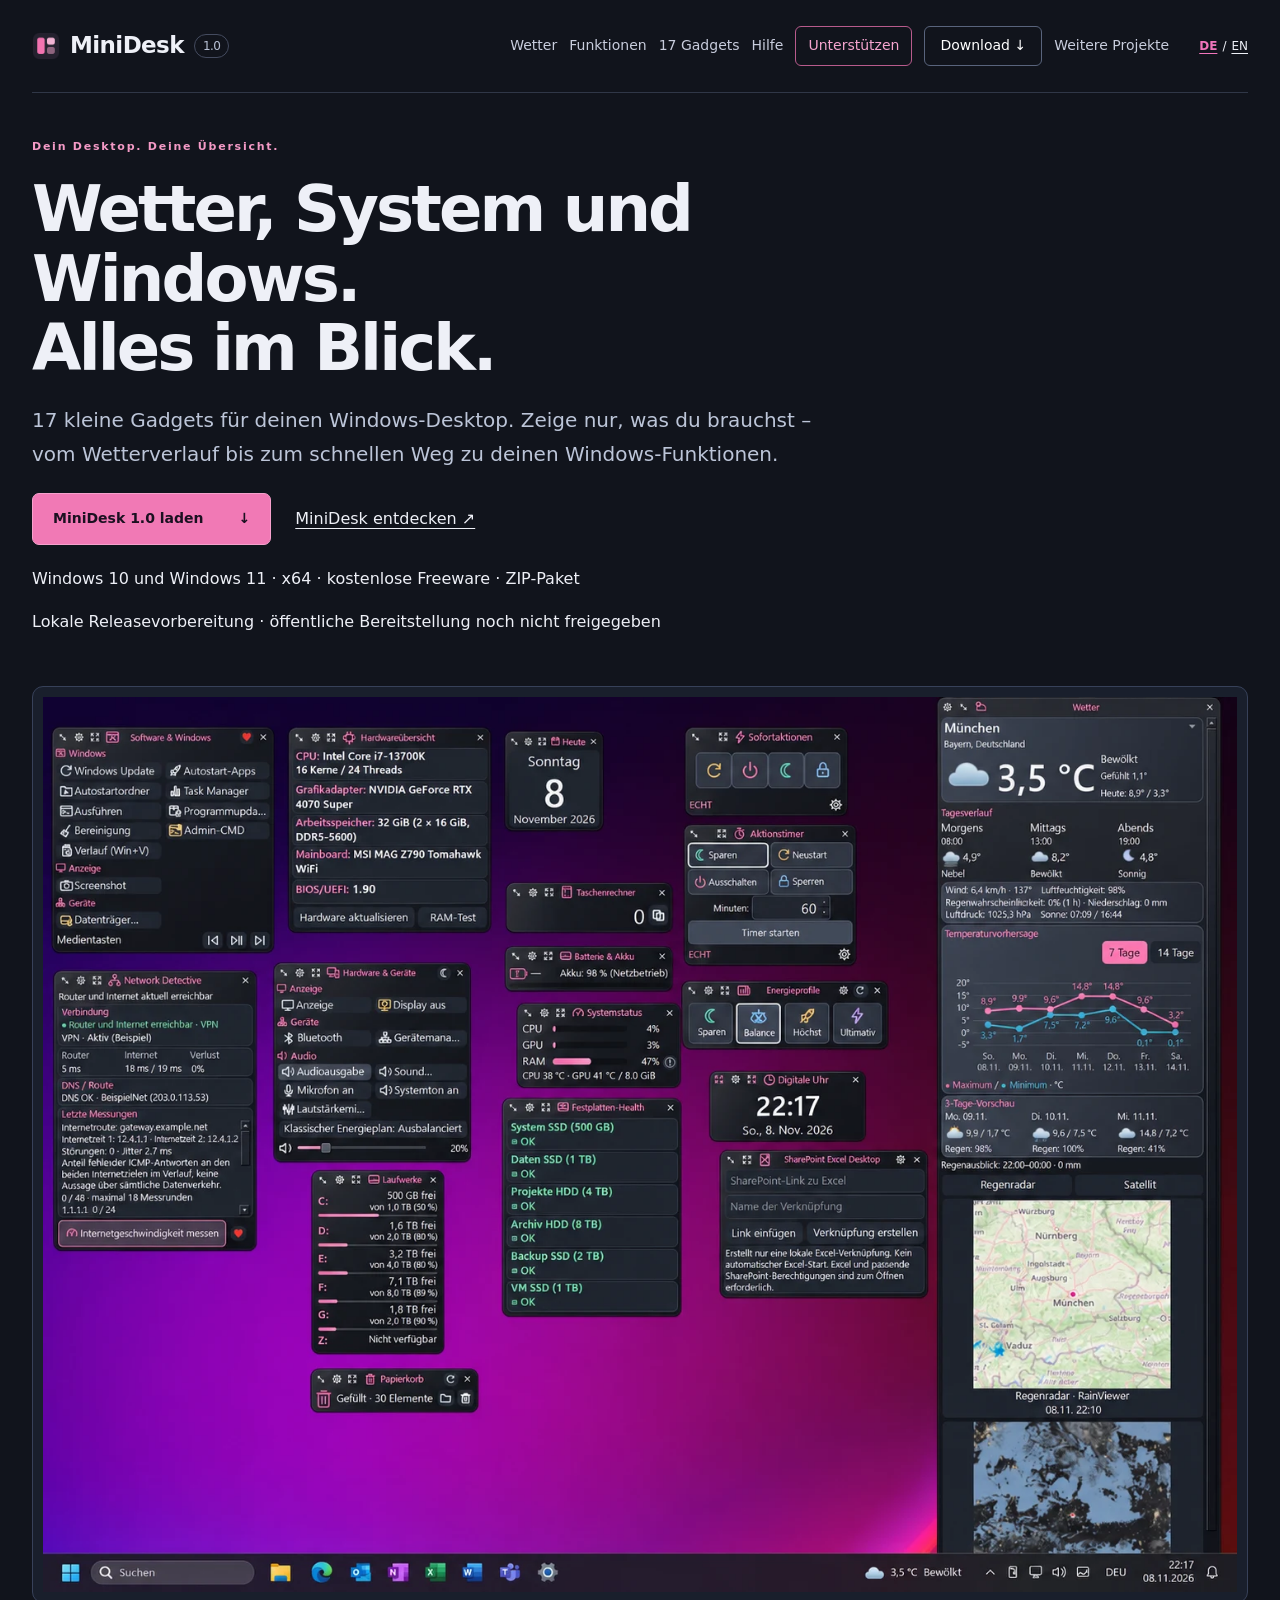
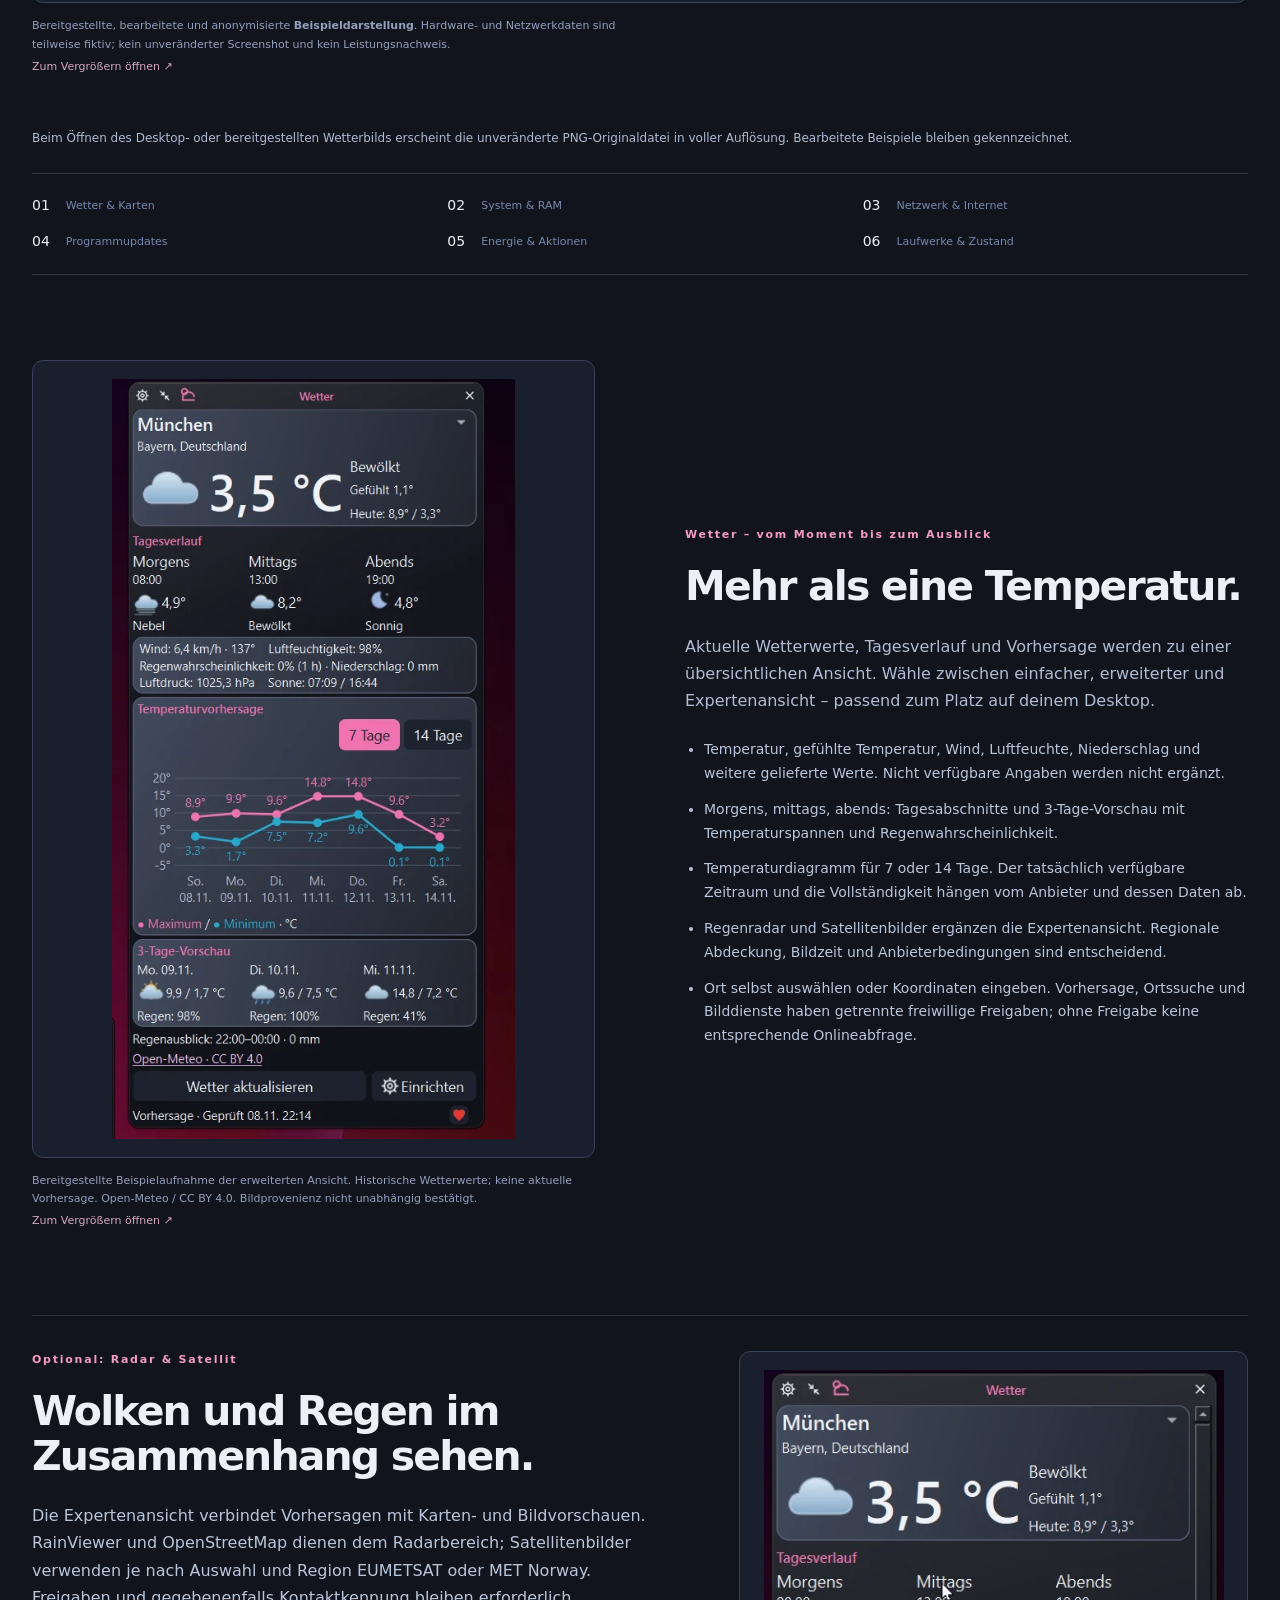
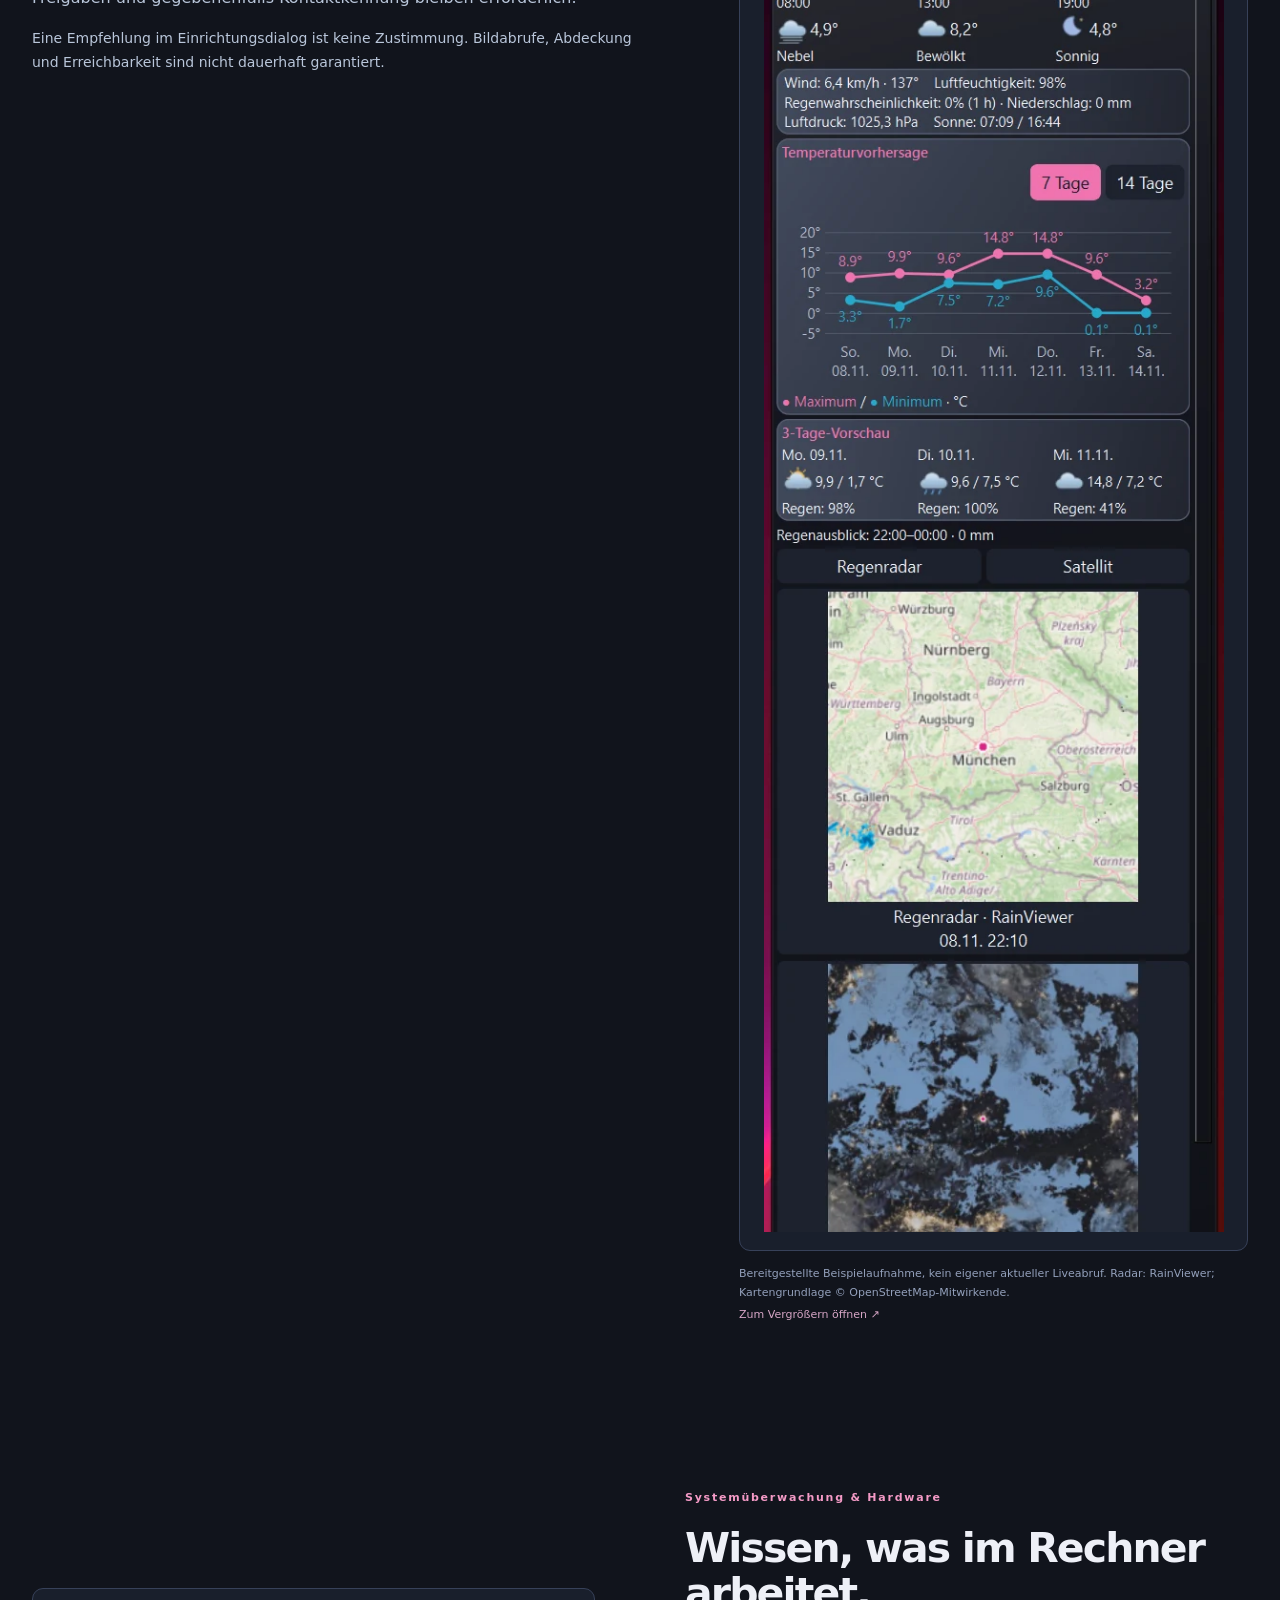
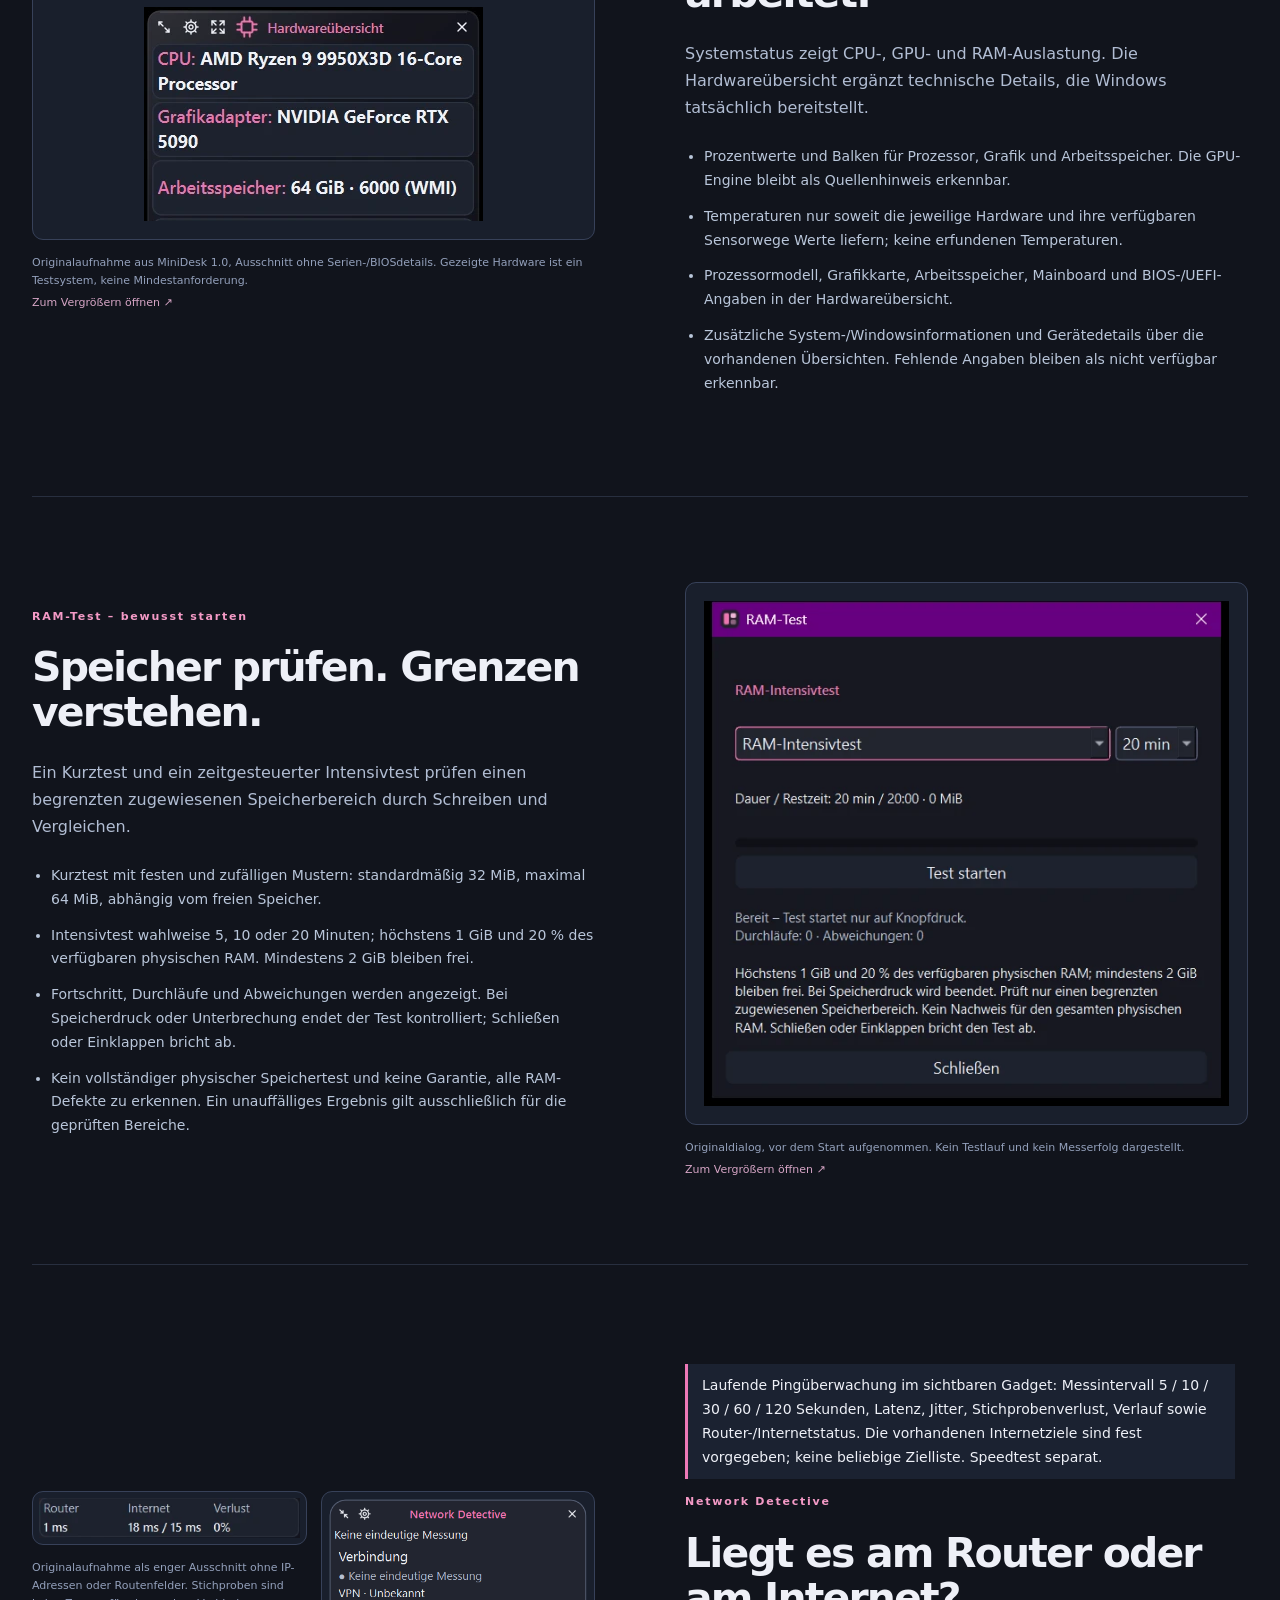
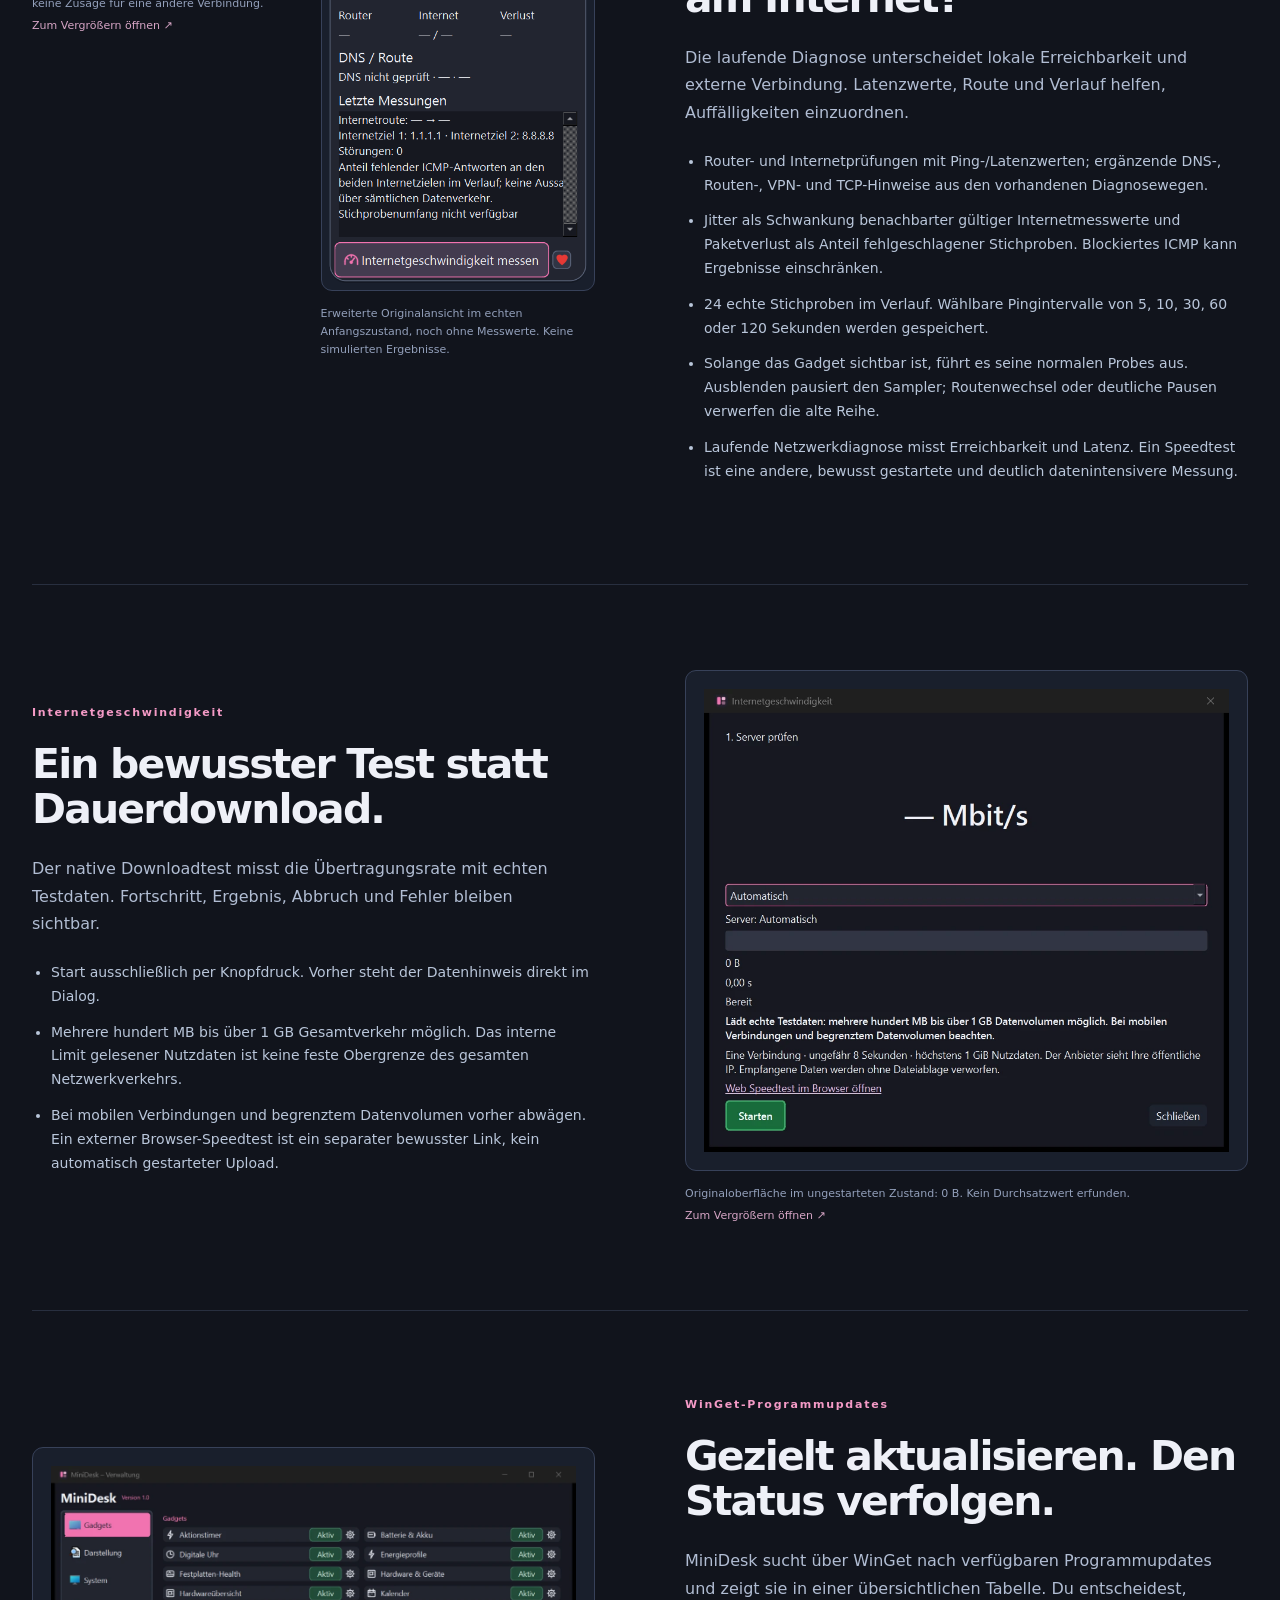
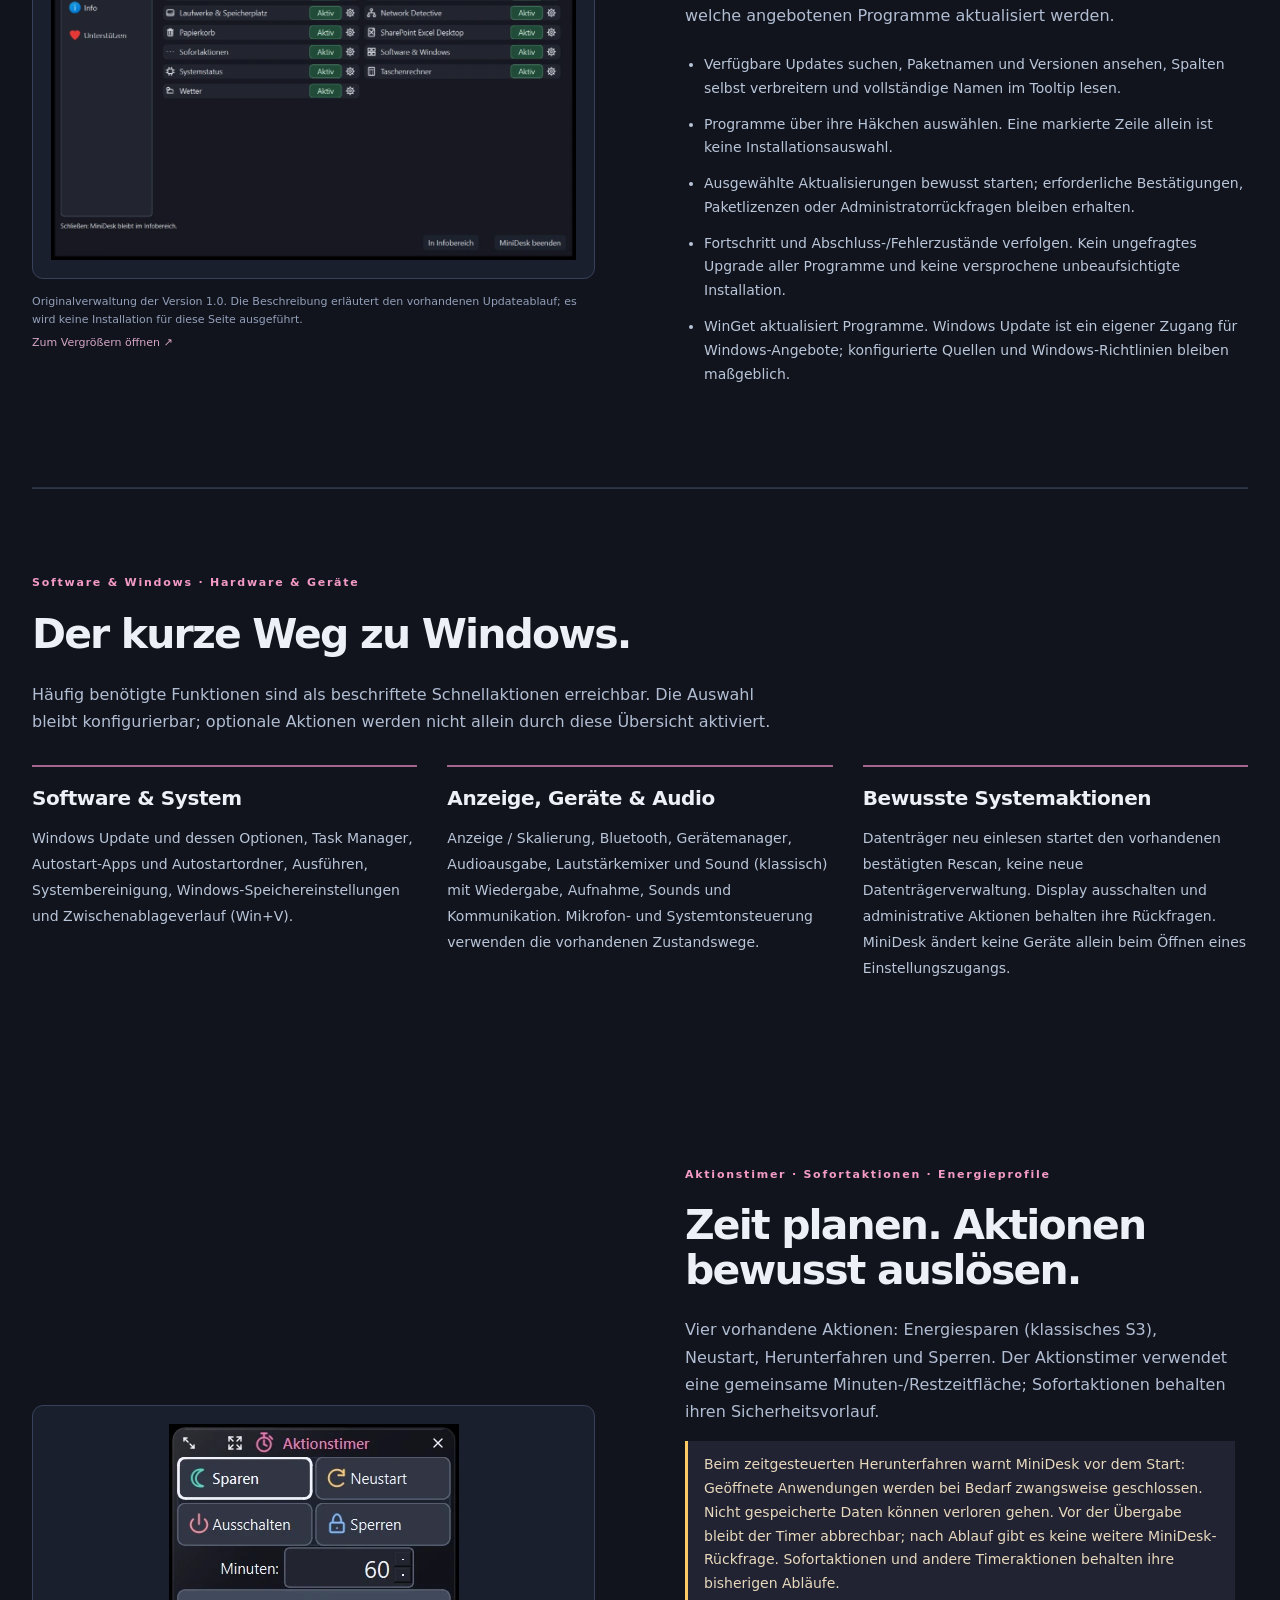
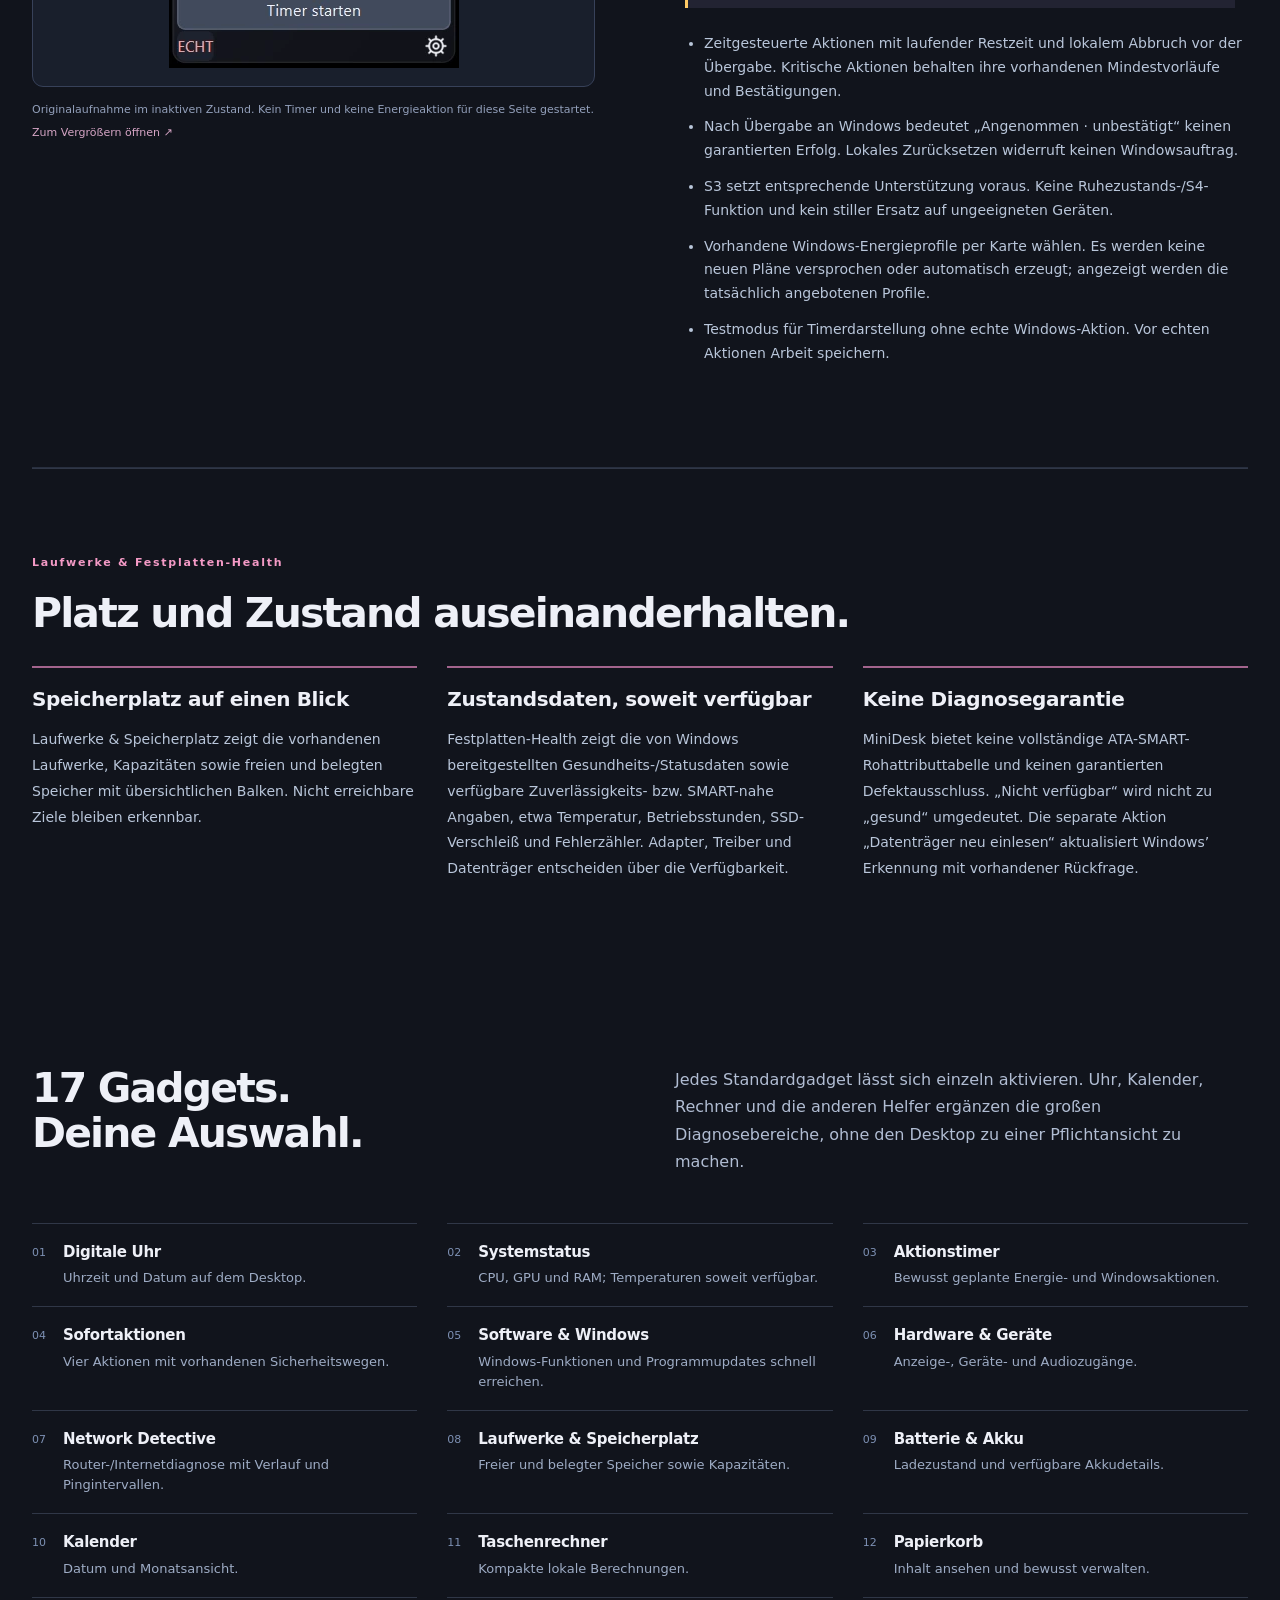
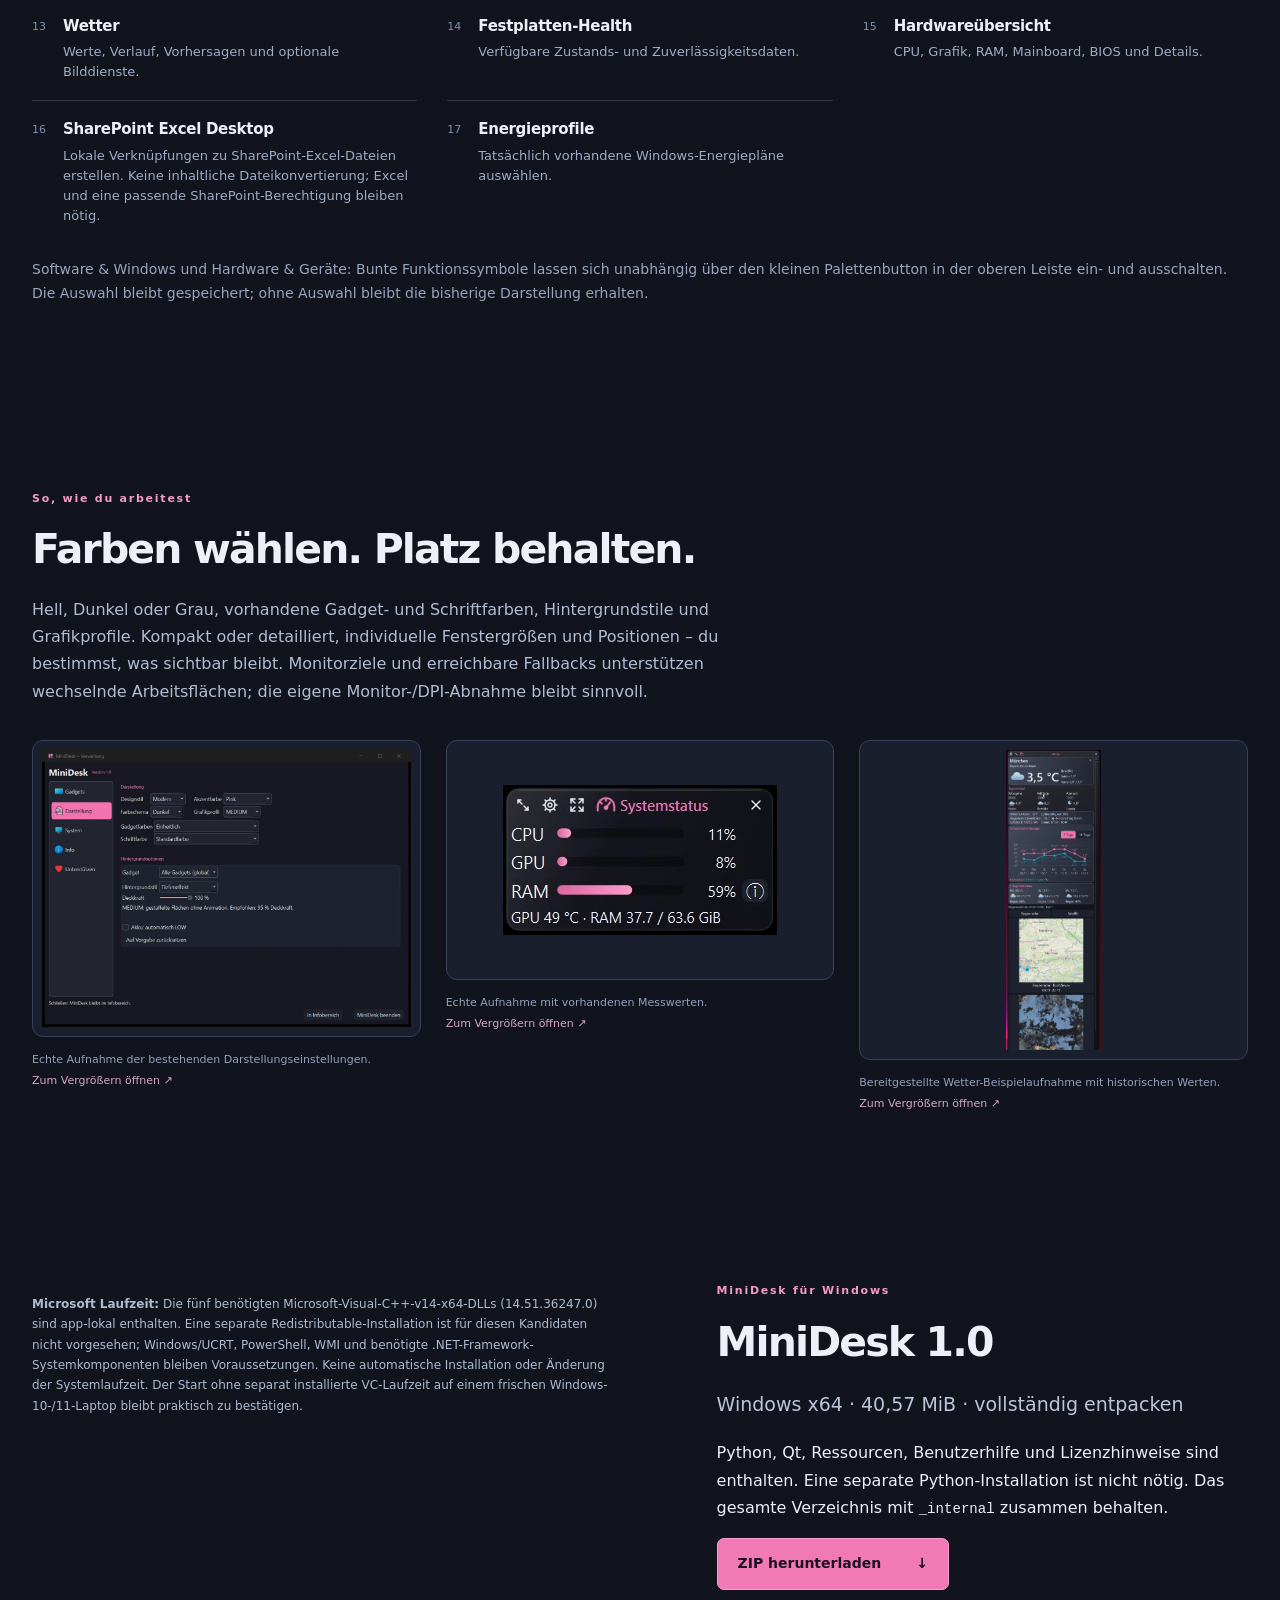
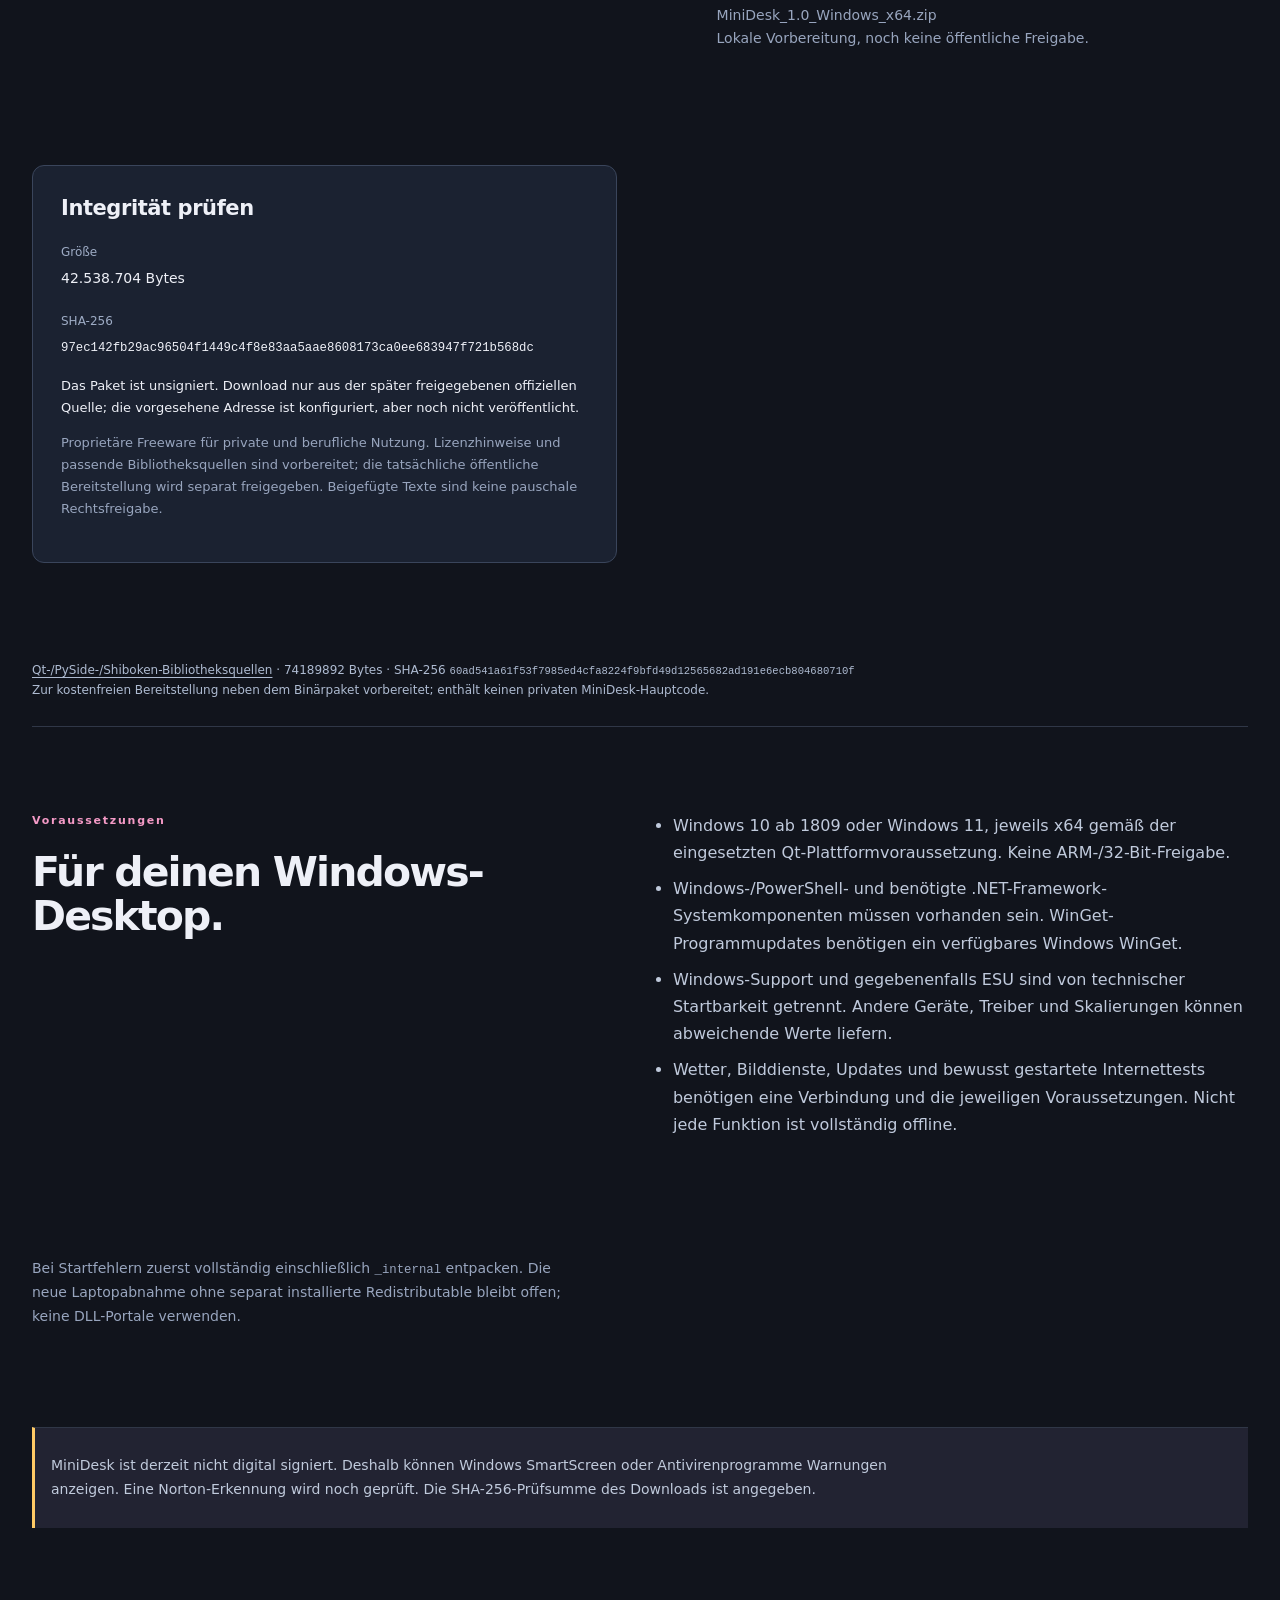
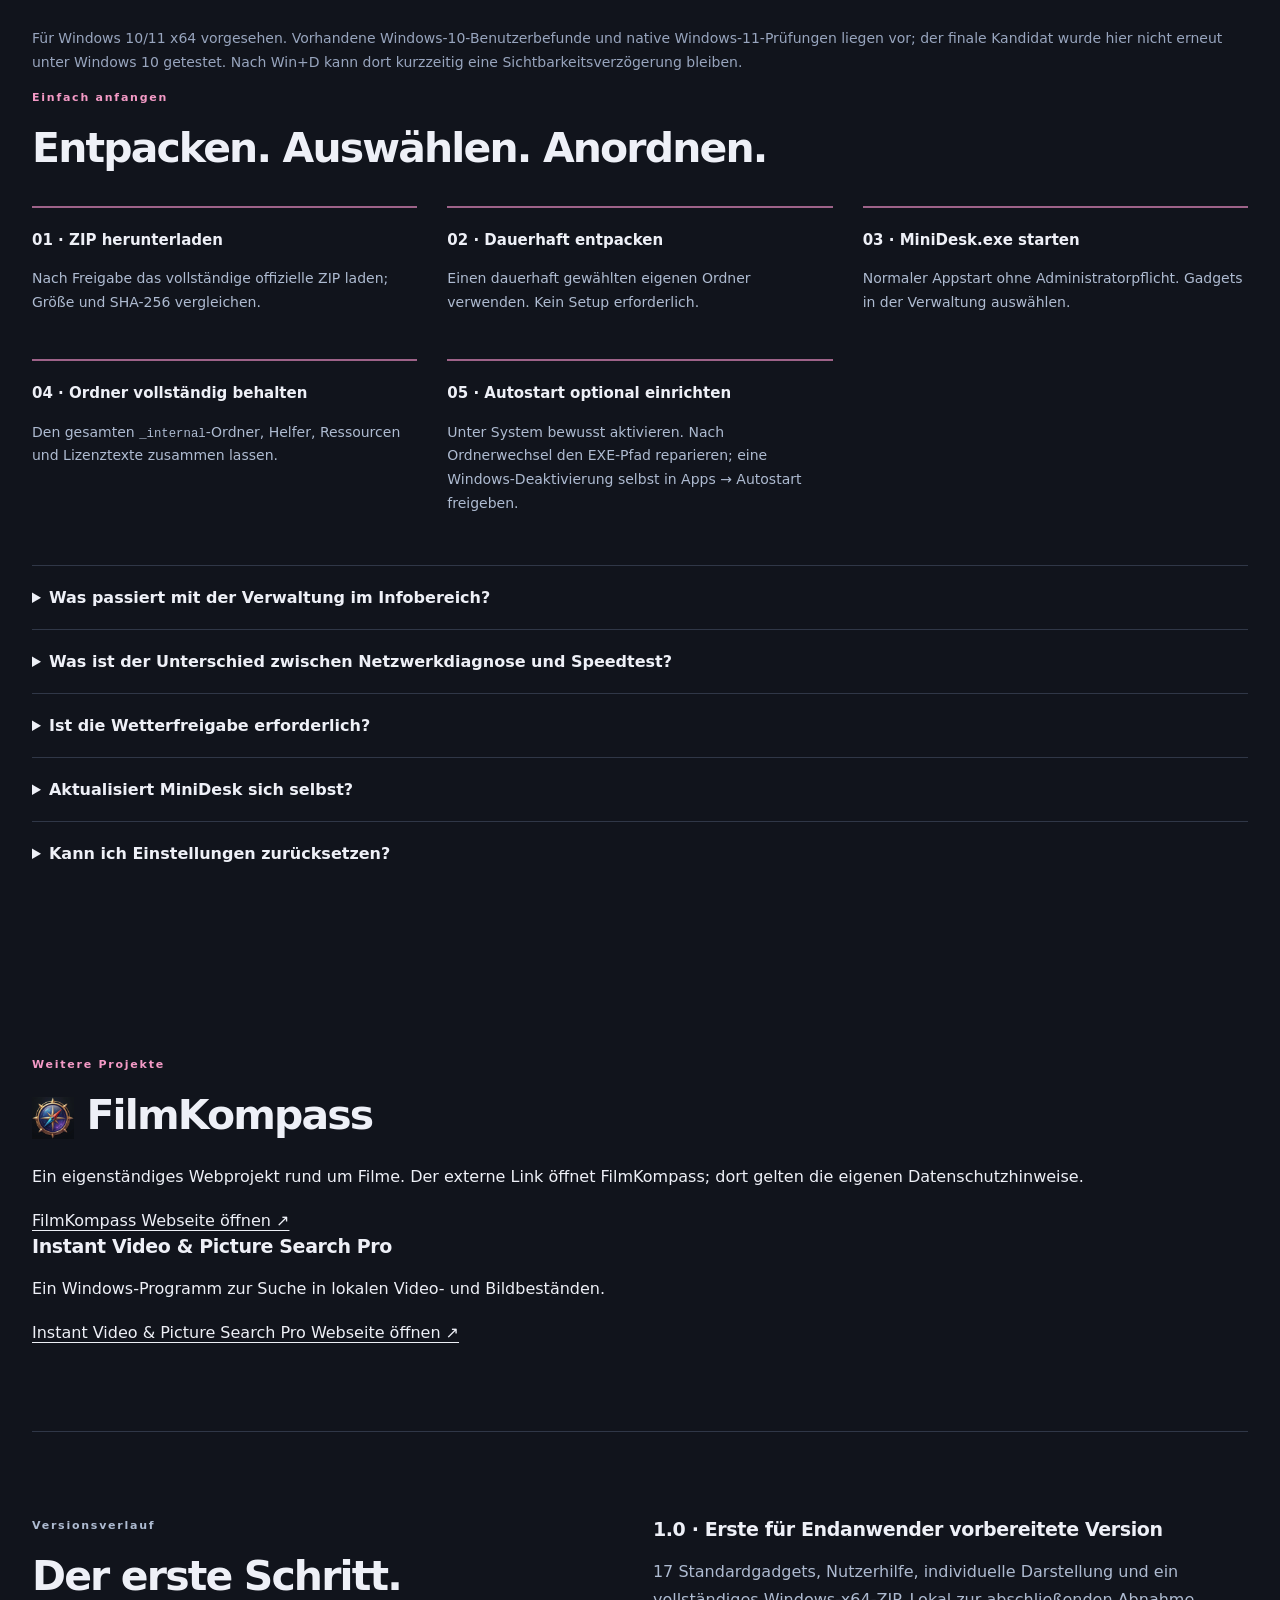
==== index.html @ c143a04a "Prepare official MiniDesk 1.0 website" ====
<!doctype html><html lang="de"><head><meta charset="utf-8"><meta name="viewport" content="width=device-width,initial-scale=1"><meta name="description" content="MiniDesk 1.0: 17 Windows-Gadgets für Wetter, Systemwerte, RAM-Test, Netzwerk, Programmupdates und praktische Windows-Funktionen."><title>MiniDesk 1.0 – Wetter, System und Windows im Blick</title><link rel="icon" href="assets/favicon.ico"><link rel="stylesheet" href="style.css"><link rel="alternate" hreflang="de" href="index.html"><link rel="alternate" hreflang="en" href="en.html"><link rel="icon" href="assets/favicon.ico" type="image/x-icon"></head><body><a class="skip" href="#inhalt">Zum Inhalt</a><header class="wrap"><a class="brand" href="#"><img src="assets/favicon.ico" alt="" width="28" height="28">MiniDesk <span>1.0</span></a><nav aria-label="Hauptnavigation"><a href="#wetter">Wetter</a><a href="#funktionen">Funktionen</a><a href="#gadgets">17 Gadgets</a><a href="#hilfe">Hilfe</a><a class="nav-support" href="#support">Unterstützen</a><a class="nav-download" href="#download">Download ↓</a><a href="#projects">Weitere Projekte</a></nav><div class="language-switch" aria-label="Sprache"><a lang="de" hreflang="de" href="index.html" aria-current="page">DE</a><span aria-hidden="true"> / </span><a lang="en" hreflang="en" href="en.html">EN</a></div></header><main id="inhalt"><section class="hero compact-hero wrap"><div><p class="eyebrow">Dein Desktop. Deine Übersicht.</p><h1>Wetter, System und Windows.<br><span>Alles im Blick.</span></h1><p class="lead">17 kleine Gadgets für deinen Windows-Desktop. Zeige nur, was du brauchst – vom Wetterverlauf bis zum schnellen Weg zu deinen Windows-Funktionen.</p><div class="hero-actions"><a class="button" href="https://github.com/stigliz81/MiniDesk/releases/download/v1.0/MiniDesk_1.0_Windows_x64.zip" download>MiniDesk 1.0 laden <span>↓</span></a><a class="text-link" href="#wetter">MiniDesk entdecken ↗</a></div><p class="platform">Windows 10 und Windows 11 · x64 · kostenlose Freeware · ZIP-Paket</p><p class="status-note">Lokale Releasevorbereitung · öffentliche Bereitstellung noch nicht freigegeben</p></div></section><section class="desktop-showcase wrap"><figure class=""><a class="zoom" href="originals/dashboard.png" target="_blank" rel="noopener" aria-label="MiniDesk mit zahlreichen Gadgets auf einem Windows-Desktop – Bild vergrößern"><img src="assets/dashboard-example.webp" alt="MiniDesk mit zahlreichen Gadgets auf einem Windows-Desktop" loading="lazy" decoding="async"></a><figcaption>Bereitgestellte, bearbeitete und anonymisierte <strong>Beispieldarstellung</strong>. Hardware- und Netzwerkdaten sind teilweise fiktiv; kein unveränderter Screenshot und kein Leistungsnachweis. <span>Zum Vergrößern öffnen ↗</span></figcaption></figure></section><p class="wrap original-note">Beim Öffnen des Desktop- oder bereitgestellten Wetterbilds erscheint die unveränderte PNG-Originaldatei in voller Auflösung. Bearbeitete Beispiele bleiben gekennzeichnet.</p><section class="benefits wrap" id="funktionen" aria-label="Funktionsbereiche"><a href="#wetter">01 <span>Wetter & Karten</span></a><a href="#system">02 <span>System & RAM</span></a><a href="#netzwerk">03 <span>Netzwerk & Internet</span></a><a href="#updates">04 <span>Programmupdates</span></a><a href="#energie">05 <span>Energie & Aktionen</span></a><a href="#speicher">06 <span>Laufwerke & Zustand</span></a></section><section class="feature wrap" id="wetter"><div class="feature-copy"><p class="eyebrow">Wetter – vom Moment bis zum Ausblick</p><h2>Mehr als eine Temperatur.</h2><p class="intro">Aktuelle Wetterwerte, Tagesverlauf und Vorhersage werden zu einer übersichtlichen Ansicht. Wähle zwischen einfacher, erweiterter und Expertenansicht – passend zum Platz auf deinem Desktop.</p><ul class="feature-points"><li>Temperatur, gefühlte Temperatur, Wind, Luftfeuchte, Niederschlag und weitere gelieferte Werte. Nicht verfügbare Angaben werden nicht ergänzt.</li><li>Morgens, mittags, abends: Tagesabschnitte und 3-Tage-Vorschau mit Temperaturspannen und Regenwahrscheinlichkeit.</li><li>Temperaturdiagramm für 7 oder 14 Tage. Der tatsächlich verfügbare Zeitraum und die Vollständigkeit hängen vom Anbieter und dessen Daten ab.</li><li>Regenradar und Satellitenbilder ergänzen die Expertenansicht. Regionale Abdeckung, Bildzeit und Anbieterbedingungen sind entscheidend.</li><li>Ort selbst auswählen oder Koordinaten eingeben. Vorhersage, Ortssuche und Bilddienste haben getrennte freiwillige Freigaben; ohne Freigabe keine entsprechende Onlineabfrage.</li></ul></div><figure class=""><a class="zoom" href="originals/weather-extended.png" target="_blank" rel="noopener" aria-label="Mehr als eine Temperatur. – Bild vergrößern"><img src="assets/weather-extended.webp" alt="Mehr als eine Temperatur." loading="lazy" decoding="async"></a><figcaption>Bereitgestellte Beispielaufnahme der erweiterten Ansicht. Historische Wetterwerte; keine aktuelle Vorhersage. Open-Meteo / CC BY 4.0. Bildprovenienz nicht unabhängig bestätigt. <span>Zum Vergrößern öffnen ↗</span></figcaption></figure></section><section class="weather-story wrap"><div><p class="eyebrow">Optional: Radar & Satellit</p><h2>Wolken und Regen im Zusammenhang sehen.</h2><p>Die Expertenansicht verbindet Vorhersagen mit Karten- und Bildvorschauen. RainViewer und OpenStreetMap dienen dem Radarbereich; Satellitenbilder verwenden je nach Auswahl und Region EUMETSAT oder MET Norway. Freigaben und gegebenenfalls Kontaktkennung bleiben erforderlich.</p><p class="muted">Eine Empfehlung im Einrichtungsdialog ist keine Zustimmung. Bildabrufe, Abdeckung und Erreichbarkeit sind nicht dauerhaft garantiert. </p></div><figure class=""><a class="zoom" href="originals/weather-expert.png" target="_blank" rel="noopener" aria-label="Wetter-Expertenansicht mit Diagramm, Regenradar und Satellitenbild – Bild vergrößern"><img src="assets/weather-expert.webp" alt="Wetter-Expertenansicht mit Diagramm, Regenradar und Satellitenbild" loading="lazy" decoding="async"></a><figcaption>Bereitgestellte Beispielaufnahme, kein eigener aktueller Liveabruf. Radar: RainViewer; Kartengrundlage © OpenStreetMap-Mitwirkende.  <span>Zum Vergrößern öffnen ↗</span></figcaption></figure></section><section class="feature wrap" id="system"><div class="feature-copy"><p class="eyebrow">Systemüberwachung & Hardware</p><h2>Wissen, was im Rechner arbeitet.</h2><p class="intro">Systemstatus zeigt CPU-, GPU- und RAM-Auslastung. Die Hardwareübersicht ergänzt technische Details, die Windows tatsächlich bereitstellt.</p><ul class="feature-points"><li>Prozentwerte und Balken für Prozessor, Grafik und Arbeitsspeicher. Die GPU-Engine bleibt als Quellenhinweis erkennbar.</li><li>Temperaturen nur soweit die jeweilige Hardware und ihre verfügbaren Sensorwege Werte liefern; keine erfundenen Temperaturen.</li><li>Prozessormodell, Grafikkarte, Arbeitsspeicher, Mainboard und BIOS-/UEFI-Angaben in der Hardwareübersicht.</li><li>Zusätzliche System-/Windowsinformationen und Gerätedetails über die vorhandenen Übersichten. Fehlende Angaben bleiben als nicht verfügbar erkennbar.</li></ul></div><figure class=""><a class="zoom" href="assets/hardware.webp" target="_blank" rel="noopener" aria-label="Wissen, was im Rechner arbeitet. – Bild vergrößern"><img src="assets/hardware.webp" alt="Wissen, was im Rechner arbeitet." loading="lazy" decoding="async"></a><figcaption>Originalaufnahme aus MiniDesk 1.0, Ausschnitt ohne Serien-/BIOSdetails. Gezeigte Hardware ist ein Testsystem, keine Mindestanforderung. <span>Zum Vergrößern öffnen ↗</span></figcaption></figure></section><section class="feature wrap" id="ram"><div class="feature-copy"><p class="eyebrow">RAM-Test – bewusst starten</p><h2>Speicher prüfen. Grenzen verstehen.</h2><p class="intro">Ein Kurztest und ein zeitgesteuerter Intensivtest prüfen einen begrenzten zugewiesenen Speicherbereich durch Schreiben und Vergleichen.</p><ul class="feature-points"><li>Kurztest mit festen und zufälligen Mustern: standardmäßig 32 MiB, maximal 64 MiB, abhängig vom freien Speicher.</li><li>Intensivtest wahlweise 5, 10 oder 20 Minuten; höchstens 1 GiB und 20 % des verfügbaren physischen RAM. Mindestens 2 GiB bleiben frei.</li><li>Fortschritt, Durchläufe und Abweichungen werden angezeigt. Bei Speicherdruck oder Unterbrechung endet der Test kontrolliert; Schließen oder Einklappen bricht ab.</li><li>Kein vollständiger physischer Speichertest und keine Garantie, alle RAM-Defekte zu erkennen. Ein unauffälliges Ergebnis gilt ausschließlich für die geprüften Bereiche.</li></ul></div><figure class=""><a class="zoom" href="assets/ram.webp" target="_blank" rel="noopener" aria-label="Speicher prüfen. Grenzen verstehen. – Bild vergrößern"><img src="assets/ram.webp" alt="Speicher prüfen. Grenzen verstehen." loading="lazy" decoding="async"></a><figcaption>Originaldialog, vor dem Start aufgenommen. Kein Testlauf und kein Messerfolg dargestellt. <span>Zum Vergrößern öffnen ↗</span></figcaption></figure></section><section class="feature wrap" id="netzwerk"><div class="feature-copy"><p class="network-highlight">Laufende Pingüberwachung im sichtbaren Gadget: Messintervall 5 / 10 / 30 / 60 / 120 Sekunden, Latenz, Jitter, Stichprobenverlust, Verlauf sowie Router-/Internetstatus. Die vorhandenen Internetziele sind fest vorgegeben; keine beliebige Zielliste. Speedtest separat.</p><p class="eyebrow">Network Detective</p><h2>Liegt es am Router oder am Internet?</h2><p class="intro">Die laufende Diagnose unterscheidet lokale Erreichbarkeit und externe Verbindung. Latenzwerte, Route und Verlauf helfen, Auffälligkeiten einzuordnen.</p><ul class="feature-points"><li>Router- und Internetprüfungen mit Ping-/Latenzwerten; ergänzende DNS-, Routen-, VPN- und TCP-Hinweise aus den vorhandenen Diagnosewegen.</li><li>Jitter als Schwankung benachbarter gültiger Internetmesswerte und Paketverlust als Anteil fehlgeschlagener Stichproben. Blockiertes ICMP kann Ergebnisse einschränken.</li><li>24 echte Stichproben im Verlauf. Wählbare Pingintervalle von 5, 10, 30, 60 oder 120 Sekunden werden gespeichert.</li><li>Solange das Gadget sichtbar ist, führt es seine normalen Probes aus. Ausblenden pausiert den Sampler; Routenwechsel oder deutliche Pausen verwerfen die alte Reihe.</li><li>Laufende Netzwerkdiagnose misst Erreichbarkeit und Latenz. Ein Speedtest ist eine andere, bewusst gestartete und deutlich datenintensivere Messung.</li></ul></div><div class="network-pictures"><figure class=""><a class="zoom" href="assets/network.webp" target="_blank" rel="noopener" aria-label="Liegt es am Router oder am Internet? – Bild vergrößern"><img src="assets/network.webp" alt="Liegt es am Router oder am Internet?" loading="lazy" decoding="async"></a><figcaption>Originalaufnahme als enger Ausschnitt ohne IP-Adressen oder Routenfelder. Stichproben sind keine Zusage für eine andere Verbindung. <span>Zum Vergrößern öffnen ↗</span></figcaption></figure><figure><a class="zoom" href="originals/network-details.png" target="_blank" rel="noopener"><img src="originals/network-details.png" alt="Network Detective – Details" loading="lazy"></a><figcaption>Erweiterte Originalansicht im echten Anfangszustand, noch ohne Messwerte. Keine simulierten Ergebnisse.</figcaption></figure></div></section><section class="feature wrap" id="speedtest"><div class="feature-copy"><p class="eyebrow">Internetgeschwindigkeit</p><h2>Ein bewusster Test statt Dauerdownload.</h2><p class="intro">Der native Downloadtest misst die Übertragungsrate mit echten Testdaten. Fortschritt, Ergebnis, Abbruch und Fehler bleiben sichtbar.</p><ul class="feature-points"><li>Start ausschließlich per Knopfdruck. Vorher steht der Datenhinweis direkt im Dialog.</li><li>Mehrere hundert MB bis über 1 GB Gesamtverkehr möglich. Das interne Limit gelesener Nutzdaten ist keine feste Obergrenze des gesamten Netzwerkverkehrs.</li><li>Bei mobilen Verbindungen und begrenztem Datenvolumen vorher abwägen. Ein externer Browser-Speedtest ist ein separater bewusster Link, kein automatisch gestarteter Upload.</li></ul></div><figure class=""><a class="zoom" href="assets/speed.webp" target="_blank" rel="noopener" aria-label="Ein bewusster Test statt Dauerdownload. – Bild vergrößern"><img src="assets/speed.webp" alt="Ein bewusster Test statt Dauerdownload." loading="lazy" decoding="async"></a><figcaption>Originaloberfläche im ungestarteten Zustand: 0 B. Kein Durchsatzwert erfunden. <span>Zum Vergrößern öffnen ↗</span></figcaption></figure></section><section class="feature wrap" id="updates"><div class="feature-copy"><p class="eyebrow">WinGet-Programmupdates</p><h2>Gezielt aktualisieren. Den Status verfolgen.</h2><p class="intro">MiniDesk sucht über WinGet nach verfügbaren Programmupdates und zeigt sie in einer übersichtlichen Tabelle. Du entscheidest, welche angebotenen Programme aktualisiert werden.</p><ul class="feature-points"><li>Verfügbare Updates suchen, Paketnamen und Versionen ansehen, Spalten selbst verbreitern und vollständige Namen im Tooltip lesen.</li><li>Programme über ihre Häkchen auswählen. Eine markierte Zeile allein ist keine Installationsauswahl.</li><li>Ausgewählte Aktualisierungen bewusst starten; erforderliche Bestätigungen, Paketlizenzen oder Administratorrückfragen bleiben erhalten.</li><li>Fortschritt und Abschluss-/Fehlerzustände verfolgen. Kein ungefragtes Upgrade aller Programme und keine versprochene unbeaufsichtigte Installation.</li><li>WinGet aktualisiert Programme. Windows Update ist ein eigener Zugang für Windows-Angebote; konfigurierte Quellen und Windows-Richtlinien bleiben maßgeblich.</li></ul></div><figure class=""><a class="zoom" href="assets/manager.webp" target="_blank" rel="noopener" aria-label="Gezielt aktualisieren. Den Status verfolgen. – Bild vergrößern"><img src="assets/manager.webp" alt="Gezielt aktualisieren. Den Status verfolgen." loading="lazy" decoding="async"></a><figcaption>Originalverwaltung der Version 1.0. Die Beschreibung erläutert den vorhandenen Updateablauf; es wird keine Installation für diese Seite ausgeführt. <span>Zum Vergrößern öffnen ↗</span></figcaption></figure></section><section class="section wrap windows-section" id="windows"><p class="eyebrow">Software & Windows · Hardware & Geräte</p><h2>Der kurze Weg zu Windows.</h2><p class="intro">Häufig benötigte Funktionen sind als beschriftete Schnellaktionen erreichbar. Die Auswahl bleibt konfigurierbar; optionale Aktionen werden nicht allein durch diese Übersicht aktiviert.</p><div class="action-groups"><article><h3>Software & System</h3><p>Windows Update und dessen Optionen, Task Manager, Autostart-Apps und Autostartordner, Ausführen, Systembereinigung, Windows-Speichereinstellungen und Zwischenablageverlauf (Win+V).</p></article><article><h3>Anzeige, Geräte & Audio</h3><p>Anzeige / Skalierung, Bluetooth, Gerätemanager, Audioausgabe, Lautstärkemixer und Sound (klassisch) mit Wiedergabe, Aufnahme, Sounds und Kommunikation. Mikrofon- und Systemtonsteuerung verwenden die vorhandenen Zustandswege.</p></article><article><h3>Bewusste Systemaktionen</h3><p>Datenträger neu einlesen startet den vorhandenen bestätigten Rescan, keine neue Datenträgerverwaltung. Display ausschalten und administrative Aktionen behalten ihre Rückfragen. MiniDesk ändert keine Geräte allein beim Öffnen eines Einstellungszugangs.</p></article></div></section><section class="feature wrap" id="energie"><div class="feature-copy"><p class="eyebrow">Aktionstimer · Sofortaktionen · Energieprofile</p><h2>Zeit planen. Aktionen bewusst auslösen.</h2><p class="intro">Vier vorhandene Aktionen: Energiesparen (klassisches S3), Neustart, Herunterfahren und Sperren. Der Aktionstimer verwendet eine gemeinsame Minuten-/Restzeitfläche; Sofortaktionen behalten ihren Sicherheitsvorlauf.</p><p class="release-warning">Beim zeitgesteuerten Herunterfahren warnt MiniDesk vor dem Start: Geöffnete Anwendungen werden bei Bedarf zwangsweise geschlossen. Nicht gespeicherte Daten können verloren gehen. Vor der Übergabe bleibt der Timer abbrechbar; nach Ablauf gibt es keine weitere MiniDesk-Rückfrage. Sofortaktionen und andere Timeraktionen behalten ihre bisherigen Abläufe.</p><ul class="feature-points"><li>Zeitgesteuerte Aktionen mit laufender Restzeit und lokalem Abbruch vor der Übergabe. Kritische Aktionen behalten ihre vorhandenen Mindestvorläufe und Bestätigungen.</li><li>Nach Übergabe an Windows bedeutet „Angenommen · unbestätigt“ keinen garantierten Erfolg. Lokales Zurücksetzen widerruft keinen Windowsauftrag.</li><li>S3 setzt entsprechende Unterstützung voraus. Keine Ruhezustands-/S4-Funktion und kein stiller Ersatz auf ungeeigneten Geräten.</li><li>Vorhandene Windows-Energieprofile per Karte wählen. Es werden keine neuen Pläne versprochen oder automatisch erzeugt; angezeigt werden die tatsächlich angebotenen Profile.</li><li>Testmodus für Timerdarstellung ohne echte Windows-Aktion. Vor echten Aktionen Arbeit speichern.</li></ul></div><figure class=""><a class="zoom" href="assets/timer.webp" target="_blank" rel="noopener" aria-label="Zeit planen. Aktionen bewusst auslösen. – Bild vergrößern"><img src="assets/timer.webp" alt="Zeit planen. Aktionen bewusst auslösen." loading="lazy" decoding="async"></a><figcaption>Originalaufnahme im inaktiven Zustand. Kein Timer und keine Energieaktion für diese Seite gestartet. <span>Zum Vergrößern öffnen ↗</span></figcaption></figure></section><section class="section wrap storage-section" id="speicher"><p class="eyebrow">Laufwerke & Festplatten-Health</p><h2>Platz und Zustand auseinanderhalten.</h2><div class="action-groups"><article><h3>Speicherplatz auf einen Blick</h3><p>Laufwerke & Speicherplatz zeigt die vorhandenen Laufwerke, Kapazitäten sowie freien und belegten Speicher mit übersichtlichen Balken. Nicht erreichbare Ziele bleiben erkennbar.</p></article><article><h3>Zustandsdaten, soweit verfügbar</h3><p>Festplatten-Health zeigt die von Windows bereitgestellten Gesundheits-/Statusdaten sowie verfügbare Zuverlässigkeits- bzw. SMART-nahe Angaben, etwa Temperatur, Betriebsstunden, SSD-Verschleiß und Fehlerzähler. Adapter, Treiber und Datenträger entscheiden über die Verfügbarkeit.</p></article><article><h3>Keine Diagnosegarantie</h3><p>MiniDesk bietet keine vollständige ATA-SMART-Rohattributtabelle und keinen garantierten Defektausschluss. „Nicht verfügbar“ wird nicht zu „gesund“ umgedeutet. Die separate Aktion „Datenträger neu einlesen“ aktualisiert Windows’ Erkennung mit vorhandener Rückfrage.</p></article></div></section><section class="section wrap" id="gadgets"><div class="heading-row"><h2>17 Gadgets.<br>Deine Auswahl.</h2><p class="intro">Jedes Standardgadget lässt sich einzeln aktivieren. Uhr, Kalender, Rechner und die anderen Helfer ergänzen die großen Diagnosebereiche, ohne den Desktop zu einer Pflichtansicht zu machen.</p></div><ol class="gadget-list"><li><span>01</span><div><h3>Digitale Uhr</h3><p>Uhrzeit und Datum auf dem Desktop.</p></div></li><li><span>02</span><div><h3>Systemstatus</h3><p>CPU, GPU und RAM; Temperaturen soweit verfügbar.</p></div></li><li><span>03</span><div><h3>Aktionstimer</h3><p>Bewusst geplante Energie- und Windowsaktionen.</p></div></li><li><span>04</span><div><h3>Sofortaktionen</h3><p>Vier Aktionen mit vorhandenen Sicherheitswegen.</p></div></li><li><span>05</span><div><h3>Software & Windows</h3><p>Windows-Funktionen und Programmupdates schnell erreichen.</p></div></li><li><span>06</span><div><h3>Hardware & Geräte</h3><p>Anzeige-, Geräte- und Audiozugänge.</p></div></li><li><span>07</span><div><h3>Network Detective</h3><p>Router-/Internetdiagnose mit Verlauf und Pingintervallen.</p></div></li><li><span>08</span><div><h3>Laufwerke & Speicherplatz</h3><p>Freier und belegter Speicher sowie Kapazitäten.</p></div></li><li><span>09</span><div><h3>Batterie & Akku</h3><p>Ladezustand und verfügbare Akkudetails.</p></div></li><li><span>10</span><div><h3>Kalender</h3><p>Datum und Monatsansicht.</p></div></li><li><span>11</span><div><h3>Taschenrechner</h3><p>Kompakte lokale Berechnungen.</p></div></li><li><span>12</span><div><h3>Papierkorb</h3><p>Inhalt ansehen und bewusst verwalten.</p></div></li><li><span>13</span><div><h3>Wetter</h3><p>Werte, Verlauf, Vorhersagen und optionale Bilddienste.</p></div></li><li><span>14</span><div><h3>Festplatten-Health</h3><p>Verfügbare Zustands- und Zuverlässigkeitsdaten.</p></div></li><li><span>15</span><div><h3>Hardwareübersicht</h3><p>CPU, Grafik, RAM, Mainboard, BIOS und Details.</p></div></li><li><span>16</span><div><h3>SharePoint Excel Desktop</h3><p>Lokale Verknüpfungen zu SharePoint-Excel-Dateien erstellen. Keine inhaltliche Dateikonvertierung; Excel und eine passende SharePoint-Berechtigung bleiben nötig.</p></div></li><li><span>17</span><div><h3>Energieprofile</h3><p>Tatsächlich vorhandene Windows-Energiepläne auswählen.</p></div></li></ol><p class="muted">Software &amp; Windows und Hardware &amp; Geräte: Bunte Funktionssymbole lassen sich unabhängig über den kleinen Palettenbutton in der oberen Leiste ein- und ausschalten. Die Auswahl bleibt gespeichert; ohne Auswahl bleibt die bisherige Darstellung erhalten.</p></section><section class="section wrap" id="darstellung"><p class="eyebrow">So, wie du arbeitest</p><h2>Farben wählen. Platz behalten.</h2><p class="intro">Hell, Dunkel oder Grau, vorhandene Gadget- und Schriftfarben, Hintergrundstile und Grafikprofile. Kompakt oder detailliert, individuelle Fenstergrößen und Positionen – du bestimmst, was sichtbar bleibt. Monitorziele und erreichbare Fallbacks unterstützen wechselnde Arbeitsflächen; die eigene Monitor-/DPI-Abnahme bleibt sinnvoll.</p><div class="gallery"><figure class=""><a class="zoom" href="assets/design.webp" target="_blank" rel="noopener" aria-label="Gestaltungseinstellungen in MiniDesk 1.0 – Bild vergrößern"><img src="assets/design.webp" alt="Gestaltungseinstellungen in MiniDesk 1.0" loading="lazy" decoding="async"></a><figcaption>Echte Aufnahme der bestehenden Darstellungseinstellungen. <span>Zum Vergrößern öffnen ↗</span></figcaption></figure><figure class=""><a class="zoom" href="assets/system.webp" target="_blank" rel="noopener" aria-label="Kompakter Systemstatus – Bild vergrößern"><img src="assets/system.webp" alt="Kompakter Systemstatus" loading="lazy" decoding="async"></a><figcaption>Echte Aufnahme mit vorhandenen Messwerten. <span>Zum Vergrößern öffnen ↗</span></figcaption></figure><figure class=""><a class="zoom" href="originals/weather-expert.png" target="_blank" rel="noopener" aria-label="Große Wetteransicht – Bild vergrößern"><img src="assets/weather-expert.webp" alt="Große Wetteransicht" loading="lazy" decoding="async"></a><figcaption>Bereitgestellte Wetter-Beispielaufnahme mit historischen Werten. <span>Zum Vergrößern öffnen ↗</span></figcaption></figure></div></section><section class="section wrap download" id="download"><p class="original-note"><strong>Microsoft Laufzeit:</strong> Die fünf benötigten Microsoft-Visual-C++-v14-x64-DLLs (14.51.36247.0) sind app-lokal enthalten. Eine separate Redistributable-Installation ist für diesen Kandidaten nicht vorgesehen; Windows/UCRT, PowerShell, WMI und benötigte .NET-Framework-Systemkomponenten bleiben Voraussetzungen. Keine automatische Installation oder Änderung der Systemlaufzeit. Der Start ohne separat installierte VC-Laufzeit auf einem frischen Windows-10-/11-Laptop bleibt praktisch zu bestätigen.</p><div><p class="eyebrow">MiniDesk für Windows</p><h2>MiniDesk 1.0</h2><p class="lead">Windows x64 · 40,57 MiB · vollständig entpacken</p><p>Python, Qt, Ressourcen, Benutzerhilfe und Lizenzhinweise sind enthalten. Eine separate Python-Installation ist nicht nötig. Das gesamte Verzeichnis mit <code>_internal</code> zusammen behalten.</p><a class="button" href="https://github.com/stigliz81/MiniDesk/releases/download/v1.0/MiniDesk_1.0_Windows_x64.zip" download>ZIP herunterladen <span>↓</span></a><p class="muted">MiniDesk_1.0_Windows_x64.zip<br>Lokale Vorbereitung, noch keine öffentliche Freigabe.</p></div><div class="download-details"><h3>Integrität prüfen</h3><dl><dt>Größe</dt><dd>42.538.704 Bytes</dd><dt>SHA-256</dt><dd><code>97ec142fb29ac96504f1449c4f8e83aa5aae8608173ca0ee683947f721b568dc</code></dd></dl><p>Das Paket ist unsigniert. Download nur aus der später freigegebenen offiziellen Quelle; die vorgesehene Adresse ist konfiguriert, aber noch nicht veröffentlicht.</p><p class="muted">Proprietäre Freeware für private und berufliche Nutzung. Lizenzhinweise und passende Bibliotheksquellen sind vorbereitet; die tatsächliche öffentliche Bereitstellung wird separat freigegeben. Beigefügte Texte sind keine pauschale Rechtsfreigabe.</p></div></section><p class="wrap original-note"><a href="https://github.com/stigliz81/MiniDesk/releases/download/v1.0/MiniDesk_1.0_LGPL_Sources.zip" download>Qt-/PySide-/Shiboken-Bibliotheksquellen</a> · 74189892 Bytes · SHA-256 <code>60ad541a61f53f7985ed4cfa8224f9bfd49d12565682ad191e6ecb804680710f</code><br>Zur kostenfreien Bereitstellung neben dem Binärpaket vorbereitet; enthält keinen privaten MiniDesk-Hauptcode.</p><section class="section wrap requirements"><div><p class="eyebrow">Voraussetzungen</p><h2>Für deinen Windows-Desktop.</h2></div><ul><li>Windows 10 ab 1809 oder Windows 11, jeweils x64 gemäß der eingesetzten Qt-Plattformvoraussetzung. Keine ARM-/32-Bit-Freigabe.</li><li>Windows-/PowerShell- und benötigte .NET-Framework-Systemkomponenten müssen vorhanden sein. WinGet-Programmupdates benötigen ein verfügbares Windows WinGet.</li><li>Windows-Support und gegebenenfalls ESU sind von technischer Startbarkeit getrennt. Andere Geräte, Treiber und Skalierungen können abweichende Werte liefern.</li><li>Wetter, Bilddienste, Updates und bewusst gestartete Internettests benötigen eine Verbindung und die jeweiligen Voraussetzungen. Nicht jede Funktion ist vollständig offline.</li></ul><p class="muted">Bei Startfehlern zuerst vollständig einschließlich <code>_internal</code> entpacken. Die neue Laptopabnahme ohne separat installierte Redistributable bleibt offen; keine DLL-Portale verwenden.</p></section><aside class="release-warning wrap" id="release-security"><p>MiniDesk ist derzeit nicht digital signiert. Deshalb können Windows SmartScreen oder Antivirenprogramme Warnungen anzeigen. Eine Norton-Erkennung wird noch geprüft. Die SHA-256-Prüfsumme des Downloads ist angegeben.</p></aside><section class="section wrap" id="hilfe"><p class="muted">Für Windows 10/11 x64 vorgesehen. Vorhandene Windows-10-Benutzerbefunde und native Windows-11-Prüfungen liegen vor; der finale Kandidat wurde hier nicht erneut unter Windows 10 getestet. Nach Win+D kann dort kurzzeitig eine Sichtbarkeitsverzögerung bleiben.</p><p class="eyebrow">Einfach anfangen</p><h2>Entpacken. Auswählen. Anordnen.</h2><ol class="steps"><li><b>01 · ZIP herunterladen</b><p>Nach Freigabe das vollständige offizielle ZIP laden; Größe und SHA-256 vergleichen.</p></li><li><b>02 · Dauerhaft entpacken</b><p>Einen dauerhaft gewählten eigenen Ordner verwenden. Kein Setup erforderlich.</p></li><li><b>03 · MiniDesk.exe starten</b><p>Normaler Appstart ohne Administratorpflicht. Gadgets in der Verwaltung auswählen.</p></li><li><b>04 · Ordner vollständig behalten</b><p>Den gesamten <code>_internal</code>-Ordner, Helfer, Ressourcen und Lizenztexte zusammen lassen.</p></li><li><b>05 · Autostart optional einrichten</b><p>Unter System bewusst aktivieren. Nach Ordnerwechsel den EXE-Pfad reparieren; eine Windows-Deaktivierung selbst in Apps → Autostart freigeben.</p></li></ol><div class="faq"><details><summary>Was passiert mit der Verwaltung im Infobereich?</summary><p>„In Infobereich“ blendet die Verwaltung aus; sichtbare Gadgets bleiben erhalten. Die bestehende Instanz lässt sich wieder anzeigen. „MiniDesk beenden“ beendet nach Bestätigung die Anwendung.</p></details><details><summary>Was ist der Unterschied zwischen Netzwerkdiagnose und Speedtest?</summary><p>Network Detective prüft im laufenden sichtbaren Gadget Erreichbarkeit und Latenzen. Der separate Speedtest lädt nach bewusstem Start große Datenmengen, um eine Übertragungsrate zu messen.</p></details><details><summary>Ist die Wetterfreigabe erforderlich?</summary><p>Jede Zustimmung ist freiwillig. Ohne entsprechende Freigabe fehlen die betreffenden Onlinewerte oder Bilder. Eine empfohlene Option wird nicht automatisch eingeschaltet.</p></details><details><summary>Aktualisiert MiniDesk sich selbst?</summary><p>Unter Update gibt es eine manuelle Versionsprüfung an der vorgesehenen offiziellen HTTPS-Adresse. Solange das Hosting noch nicht veröffentlicht ist, kann die Anfrage fehlschlagen. Keine Hintergrundprüfung oder automatische Installation.</p></details><details><summary>Kann ich Einstellungen zurücksetzen?</summary><p>Der bewusste Gesamtreset bietet standardmäßig eine externe Sicherung. Vorher eigenes Profil sichern und Hinweise lesen; er ist keine Windows-Systembereinigung.</p></details></div></section><section class="section wrap" id="projects"><p class="eyebrow">Weitere Projekte</p><h2><img class="project-icon" src="assets/filmkompass.ico" alt="FilmKompass"> FilmKompass</h2><p>Ein eigenständiges Webprojekt rund um Filme. Der externe Link öffnet FilmKompass; dort gelten die eigenen Datenschutzhinweise.</p><a class="text-link" href="https://stigliz81.github.io/FilmKompass/" target="_blank" rel="noopener">FilmKompass Webseite öffnen ↗</a><h3>Instant Video &amp; Picture Search Pro</h3><p>Ein Windows-Programm zur Suche in lokalen Video- und Bildbeständen.</p><a class="text-link" href="https://stigliz81.github.io/Instant-Video-Picture-Search-Pro/" target="_blank" rel="noopener">Instant Video &amp; Picture Search Pro Webseite öffnen ↗</a></section><section class="section wrap history"><div><p class="eyebrow">Versionsverlauf</p><h2>Der erste Schritt.</h2></div><div><h3>1.0 · Erste für Endanwender vorbereitete Version</h3><p>17 Standardgadgets, Nutzerhilfe, individuelle Darstellung und ein vollständiges Windows-x64-ZIP. Lokal zur abschließenden Abnahme vorbereitet; noch nicht öffentlich bereitgestellt.</p></div></section><section class="section wrap" id="outlook"><h2>Ausblick</h2><p>Geplant sind zusätzliche Gadgets, ein gemeinsames Gadgetfenster zum Kombinieren mehrerer Gadgets und weitere Komfortverbesserungen. Diese Funktionen gehören noch nicht zum verfügbaren Umfang von Version 1.0. Veröffentlichungstermine stehen nicht fest.</p></section><section class="section wrap support" id="support"><p class="eyebrow">Freiwillig unterstützen</p><h2>Schritt für Schritt.<br><span>Mit deiner Unterstützung.</span></h2><p>MiniDesk entwickle ich in meiner Freizeit und verbessere es Schritt für Schritt. Wenn dir die Anwendung gefällt und du die weitere Entwicklung unterstützen möchtest, freue ich mich über einen freiwilligen Beitrag.</p><p>Vielen Dank für deine Unterstützung!</p><p class="muted">Die vorhandenen Unterstützungswege findest du in der Anwendung. Download und Nutzung sind kostenlos und unabhängig von einer Unterstützung.</p></section><aside class="legal wrap"><strong>Rechtliches</strong><p>MiniDesk ist kostenlose proprietäre Freeware für private und berufliche Nutzung. Die unabhängigen Lizenzen der Bibliotheken und Datenanbieter bleiben erhalten. Diese Seite ist lokal vorbereitet; eine bereits erfolgte öffentliche Bereitstellung wird nicht behauptet.</p><a href="impressum.html">Impressum</a><a href="datenschutz.html">Datenschutz</a></aside></main><footer class="wrap"><a class="brand" href="#">MiniDesk <span>1.0</span></a><p>Für Windows 10 und 11 · x64</p><a href="#download">Zum Download ↑</a><a href="freeware.html">Nutzungsbedingungen</a></footer></body></html>
---- style.css ----
*{box-sizing:border-box}html{scroll-behavior:smooth;scroll-padding-top:25px}body{margin:0;background:#11141c;color:#eef0f7;font:16px/1.7 "Segoe UI",system-ui,sans-serif}a{color:inherit;text-underline-offset:.25em}a:focus-visible,summary:focus-visible{outline:3px solid #ffca65;outline-offset:5px}.wrap{width:min(1220px,calc(100% - 64px));margin-inline:auto}header{display:flex;align-items:center;gap:30px;padding-block:26px;border-bottom:1px solid #303747}.brand{display:inline-flex;align-items:center;gap:10px;font-size:23px;font-weight:700;letter-spacing:-.6px;text-decoration:none}.brand span{font-size:12px;font-weight:500;border:1px solid #444b5f;border-radius:20px;padding:1px 8px;color:#b8c1d5}nav{display:flex;align-items:center;gap:30px;margin-left:auto}nav a{font-size:14px;text-decoration:none;color:#c8cddd}nav .nav-download{border:1px solid #59647c;border-radius:6px;padding:7px 15px;color:white}.hero{display:grid;grid-template-columns:minmax(0,1fr) minmax(0,1.12fr);gap:56px;align-items:center;padding-block:75px 55px}.hero>*{min-width:0}.eyebrow{font-size:11px;font-weight:750;letter-spacing:.16em;color:#f49ac6;margin:0 0 19px}h1,h2{line-height:1.09;letter-spacing:-.045em;font-weight:650;margin:0 0 24px}h1{font-size:clamp(42px,4.7vw,68px)}h1 em{font-style:normal;color:#f477b6}h2{font-size:clamp(32px,3.2vw,48px)}h3{font-size:19px;line-height:1.35;margin:0 0 10px;letter-spacing:-.02em}.lead{font-size:19px;max-width:530px;color:#bcc5d8}.lead-small{font-size:18px;color:#c5cddd}.muted{font-size:14px;color:#98a5be}.hero-actions{display:flex;align-items:center;gap:24px;flex-wrap:wrap;margin-block:29px 20px}.button{display:inline-flex;align-items:center;justify-content:center;gap:35px;background:#f179b5;color:#1b1020;border:1px solid #f6a1cc;border-radius:7px;padding:13px 20px;font-size:14px;font-weight:750;text-decoration:none}.button:hover{background:#ffa9d3}.subtle-link{font-size:13px;color:#c1cada}.compat-line{font-size:13px;margin:10px 0;color:#b3bed4}.release-state{font-size:11px;color:#8d9bb5;max-width:420px}figure{margin:0;min-width:0}.zoom{display:block;background:#191f2c;border:1px solid #374159;border-radius:11px;padding:18px;text-decoration:none}.zoom img{display:block;max-width:100%;width:auto;height:auto;max-height:480px;margin:auto;object-fit:contain}.zoom:hover{border-color:#ee89c0}.hero-media .zoom{padding:6px;background:#141923;box-shadow:0 22px 65px #0005}.hero-media img{max-height:620px;width:100%}figcaption{font-size:11px;line-height:1.55;color:#93a0bb;margin-top:14px;max-width:600px}.benefits{display:grid;grid-template-columns:repeat(3,1fr);border-block:1px solid #303747;padding-block:20px;gap:12px 30px}.benefits a{font-size:14px;text-decoration:none;display:flex;gap:16px;align-items:center}.benefits a:hover{color:#f49ac6}.benefits span{font-size:11px;color:#7688ab}.feature{display:grid;grid-template-columns:minmax(0,1fr) minmax(0,1fr);gap:90px;align-items:center;padding-block:85px;border-bottom:1px solid #282f3f}.feature:nth-of-type(even) .feature-copy{order:2}.feature-copy p{max-width:550px}.section{padding-block:85px}.heading-row{display:grid;grid-template-columns:1fr 1fr;gap:70px;align-items:start}.heading-row>p{margin-top:0;color:#b1bdd3}.gadget-list{list-style:none;margin:32px 0 0;padding:0;display:grid;grid-template-columns:repeat(3,minmax(0,1fr));gap:0 30px}.gadget-list li{display:flex;gap:17px;border-top:1px solid #303747;padding:18px 0}.gadget-list li>span{color:#7d90b3;font-size:11px;padding-top:2px}.gadget-list h3{font-size:15px;font-weight:650;margin:0 0 6px}.gadget-list p{font-size:13px;line-height:1.55;color:#9eacc5;margin:0}.appearance{background:#191e29;border-block:1px solid #303747}.intro{max-width:760px;color:#b1bdd3}.gallery{display:grid;grid-template-columns:repeat(3,minmax(0,1fr));gap:25px;margin-top:35px}.gallery .zoom{padding:9px;min-height:240px;display:flex;align-items:center}.gallery img{max-height:300px}.download{display:grid;grid-template-columns:1.1fr 1fr;gap:100px}.download p{max-width:600px}.download-details{background:#1b2231;border:1px solid #3a455b;border-radius:12px;padding:28px}.download-details h3{font-size:21px}dt{font-size:12px;color:#9eacc5;margin-top:20px}dd{margin:4px 0 0;font-size:14px}code{font-size:.88em;overflow-wrap:anywhere;word-break:break-word}.download-details p{font-size:13px}.requirements,.history{display:grid;grid-template-columns:1fr 1.1fr;gap:80px;border-top:1px solid #303747}.requirements ul{padding-left:20px;margin-top:0}.requirements li{margin-bottom:9px;color:#c0cadc}.steps{list-style:none;display:grid;grid-template-columns:repeat(3,1fr);gap:30px;padding:0;margin:35px 0}.steps li{border-top:2px solid #9e6389;padding-top:18px}.steps b{font-size:15px}.steps p{font-size:14px;color:#aebbd1}.faq{margin-top:30px}.faq details{border-top:1px solid #303747;padding:18px 0}.faq summary{cursor:pointer;font-weight:600}.faq p{max-width:850px;color:#aebbd1;font-size:14px}.history h3{margin-top:0}.history p{color:#aebbd1}.support{border-top:1px solid #303747}.support p{max-width:770px;font-size:18px;color:#b9c6da}.support .eyebrow{font-size:11px}.support .muted{font-size:13px}.support h2 span{color:#ee5a70}.legal{padding:25px;background:#1d2230;border:1px solid #41485a;border-radius:8px;margin-bottom:45px}.legal p{font-size:13px;color:#aebbd1;max-width:900px}.legal a{font-size:13px;margin-right:25px}footer{display:flex;align-items:center;gap:30px;border-top:1px solid #303747;padding-block:30px 45px}footer p,footer>a:last-child{font-size:12px;color:#8c9ebc}footer>a:last-child{margin-left:auto}.skip{position:absolute;top:-70px;left:15px;background:white;color:black;padding:10px;z-index:3}.skip:focus{top:10px}@media(max-width:950px){.hero{grid-template-columns:minmax(0,1fr);gap:40px;padding-top:50px}.hero>div{max-width:720px}.hero-media{max-width:760px}.hero-media img{max-height:650px}.feature{gap:40px;padding-block:60px}.download{gap:35px}.gallery{grid-template-columns:1fr 1fr}.gallery figure:last-child{grid-column:1/-1;max-width:500px}.gadget-list{grid-template-columns:1fr 1fr}nav{gap:18px}.section{padding-block:65px}.requirements,.history{gap:35px}.heading-row{gap:30px}}@media(max-width:650px){.wrap{width:calc(100% - 36px)}header{flex-wrap:wrap;gap:18px;padding-block:18px}.brand{font-size:22px}nav{margin-left:0;width:100%;justify-content:space-between;gap:8px}nav a{font-size:12px}nav .nav-download{padding:5px 9px}.hero{padding-block:42px}.hero h1{font-size:46px}.lead{font-size:18px}.hero-actions{gap:18px}.benefits{grid-template-columns:1fr 1fr;gap:13px}.benefits a{font-size:12px;gap:9px}.feature,.heading-row,.download,.requirements,.history{grid-template-columns:minmax(0,1fr);gap:25px}.feature:nth-of-type(even) .feature-copy{order:0}.feature{padding-block:53px}.section{padding-block:53px}.gadget-list{grid-template-columns:minmax(0,1fr)}.gadget-list li{padding:14px 0}.gallery{grid-template-columns:minmax(0,1fr)}.gallery figure:last-child{grid-column:auto}.steps{grid-template-columns:minmax(0,1fr);gap:18px}.zoom{padding:12px}.zoom img{max-height:440px}.download-details{padding:22px}footer{flex-wrap:wrap;gap:15px}footer p{order:3;width:100%;margin:0}footer>a:last-child{margin-left:auto}.legal a{display:inline-block;margin-block:5px}.intro{font-size:15px}.support h2{font-size:33px}}@media(prefers-reduced-motion:reduce){html{scroll-behavior:auto}}
/* Expanded product narrative; retained MiniDesk palette. */
.compact-hero{display:block;padding-top:45px;padding-bottom:35px}.compact-hero>div{max-width:1000px}.compact-hero h1{font-size:clamp(40px,5vw,68px);line-height:1.08;margin:12px 0 18px}.compact-hero .lead{max-width:780px;font-size:20px;margin-bottom:22px}.compact-hero .hero-actions{margin-top:18px}.desktop-showcase{padding-bottom:40px}.desktop-showcase .zoom{padding:10px}.desktop-showcase img{width:100%;max-height:none}.feature-points{padding-left:19px;margin-top:24px}.feature-points li{color:#b9c6da;font-size:14px;line-height:1.7;margin-block:12px}.weather-story{display:grid;grid-template-columns:minmax(0,1.1fr) minmax(0,.9fr);gap:85px;align-items:start;padding-block:35px 80px}.weather-story>div{position:sticky;top:30px}.weather-story p:not(.eyebrow){color:#b9c6da}.weather-story img{max-height:none;max-width:460px;width:100%}.feature img{max-height:760px}.feature figcaption,.weather-story figcaption,.desktop-showcase figcaption{line-height:1.65}.action-groups{display:grid;grid-template-columns:repeat(3,minmax(0,1fr));gap:30px;margin-top:30px}.action-groups article{border-top:2px solid #a3648d;padding-top:18px}.action-groups h3{font-size:20px}.action-groups p{font-size:14px;color:#b9c6da;line-height:1.85}.windows-section,.storage-section{border-top:1px solid #303747}figcaption span{display:block;margin-top:4px;color:#d6a5c5}@media(max-width:950px){.weather-story{gap:35px}.action-groups{gap:20px}.compact-hero h1{font-size:53px}}@media(max-width:650px){.compact-hero{padding-block:28px}.compact-hero h1{font-size:39px}.compact-hero .lead{font-size:17px}.compact-hero .hero-actions{margin-top:10px}.weather-story{grid-template-columns:minmax(0,1fr);gap:20px;padding-block:25px 50px}.weather-story>div{position:static}.action-groups{grid-template-columns:minmax(0,1fr);gap:16px}nav{flex-wrap:wrap;justify-content:flex-start;gap:12px}nav .nav-download{margin-left:auto}.desktop-showcase{padding-bottom:25px}.feature-points{padding-left:17px}.feature img{max-height:850px}}

.language-switch{display:flex;gap:5px;align-items:center;white-space:nowrap;font-size:12px}.language-switch a[aria-current]{color:#f175bc;font-weight:700}.original-note{color:#aebbd1;font-size:12px;line-height:1.7;margin-bottom:25px}.network-highlight{border-left:3px solid #ed79b7;padding:10px 14px;background:#1b2231;font-size:14px;line-height:1.7}header nav{gap:18px}@media(max-width:1100px){header{flex-wrap:wrap;gap:12px}header nav{margin-left:auto;gap:13px}}@media(max-width:650px){header nav{order:3;width:100%;gap:12px;margin-left:0}.language-switch{margin-left:auto}.network-highlight{font-size:13px}}

header nav .nav-support{border:1px solid #b85b8c;border-radius:6px;padding:7px 12px;color:#f6a5cf;white-space:nowrap}header nav .nav-support:hover{background:#382334}header nav{flex-wrap:wrap;gap:12px}#support{scroll-margin-top:25px}
main.wrap.section{overflow-wrap:anywhere;hyphens:auto}

/* Release notices use the existing palette and need no script. */
.release-warning{border-left:3px solid #ffca65;padding:12px 16px;background:#222332;color:#e8d9bd;font-size:14px;line-height:1.7}#release-security{border-top:1px solid #303747}#release-security p:not(.eyebrow){max-width:900px;color:#c0cadc}

.network-pictures{display:grid;grid-template-columns:1fr 1fr;gap:14px;min-width:0}.network-pictures .zoom{padding:6px}.project-icon{width:42px;height:42px;object-fit:contain;vertical-align:middle}@media(max-width:650px){.network-pictures{grid-template-columns:1fr}}
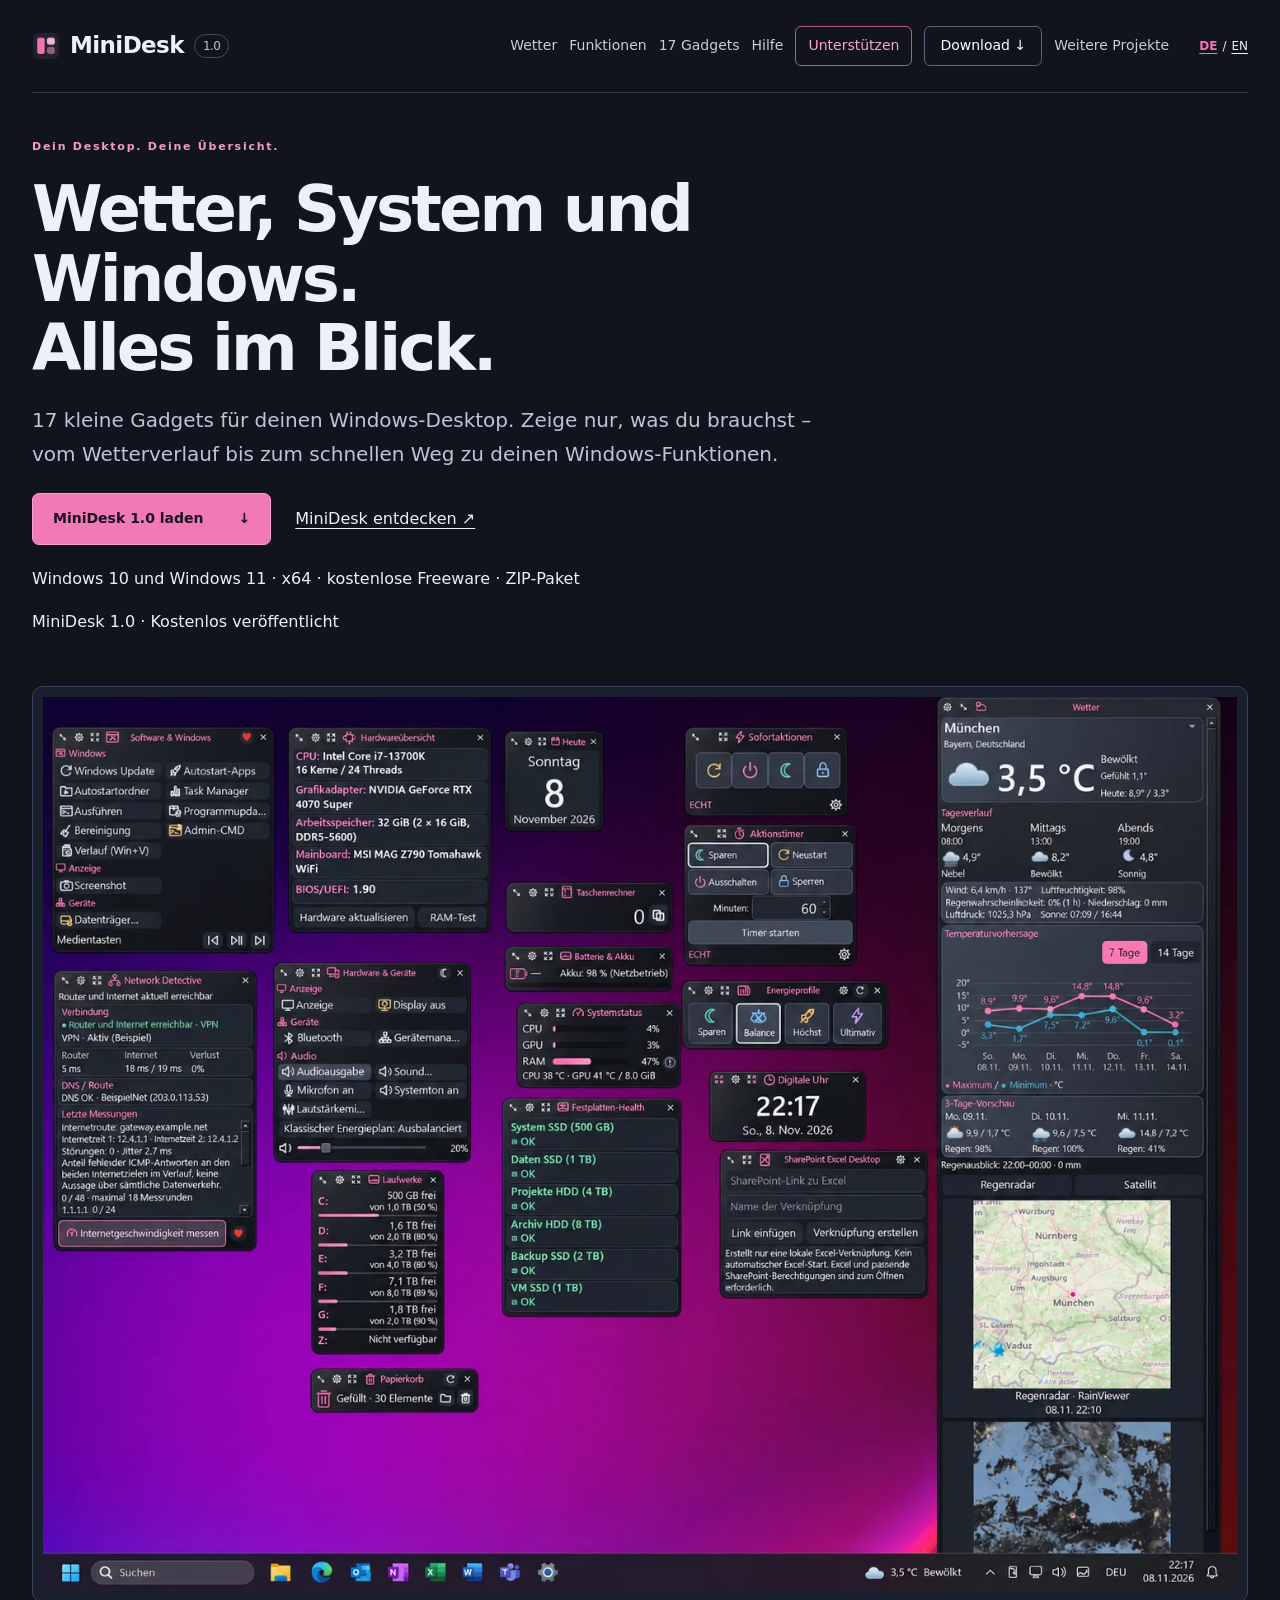
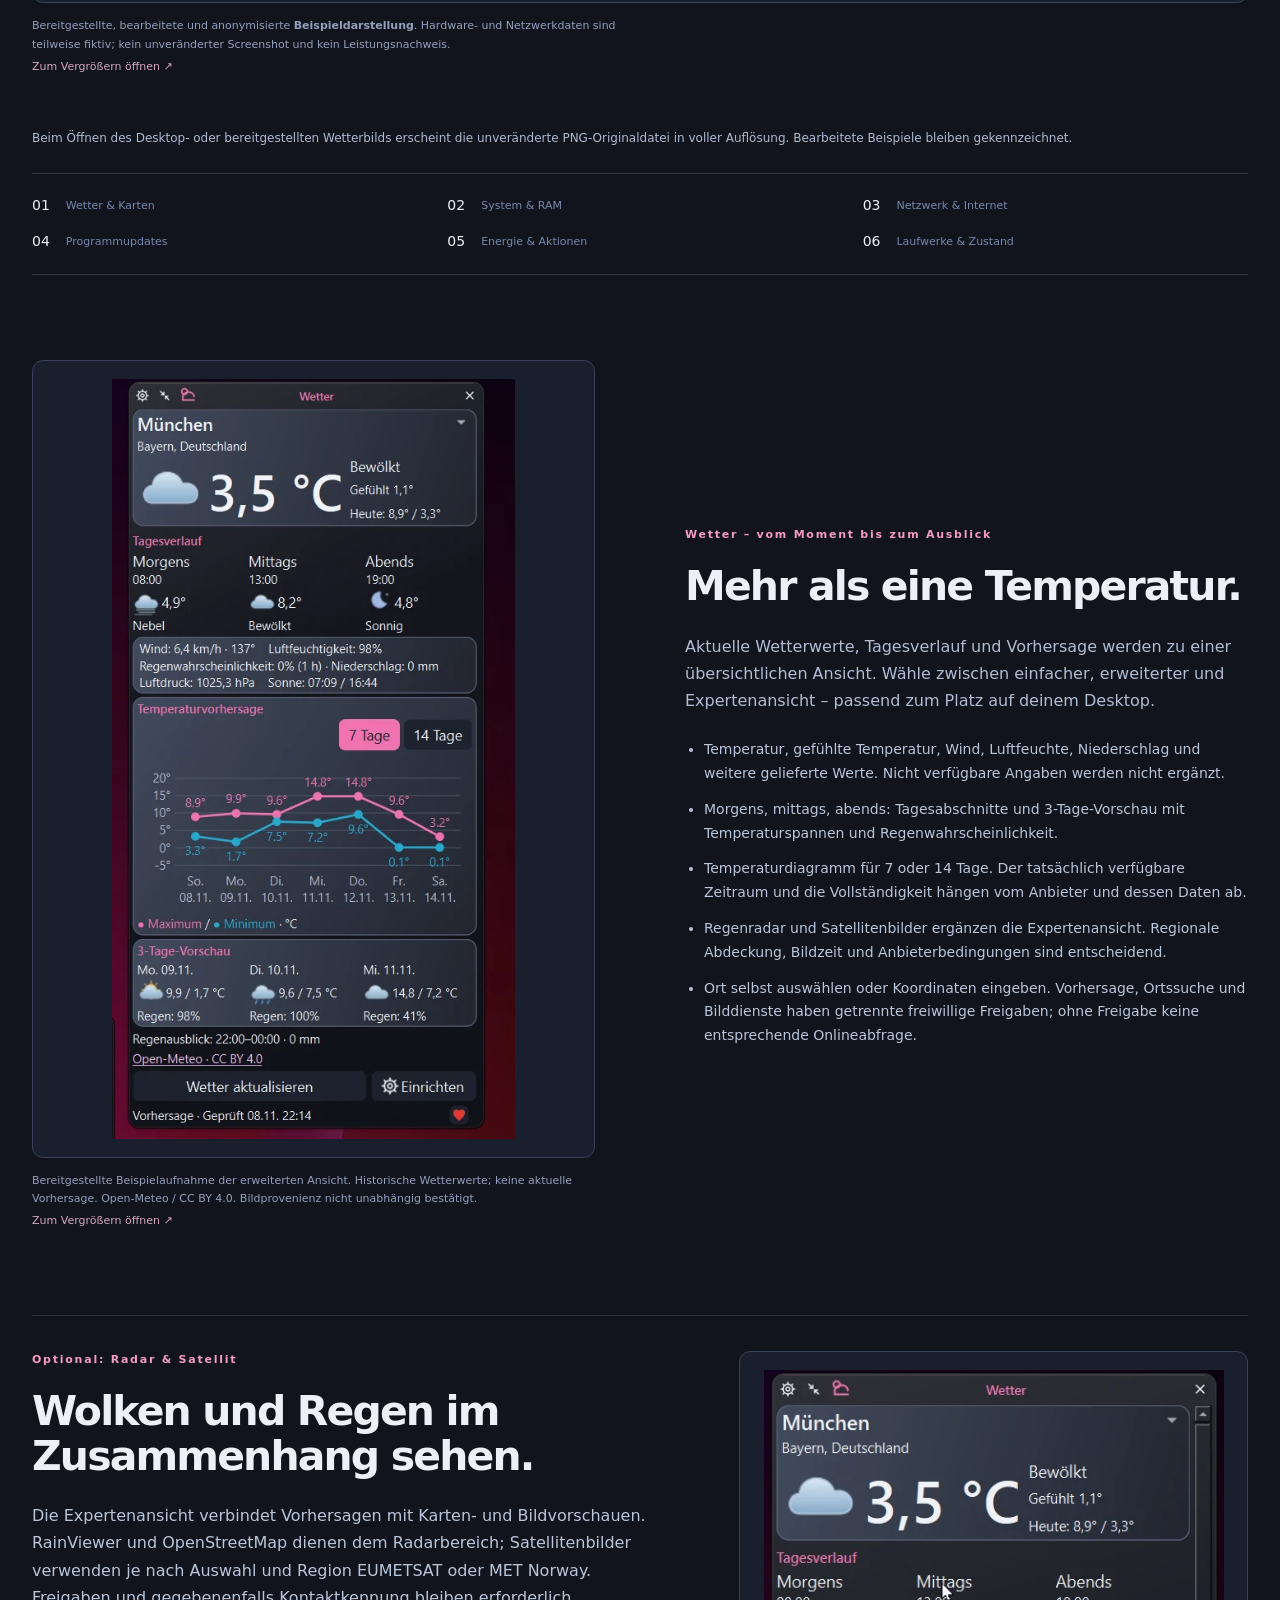
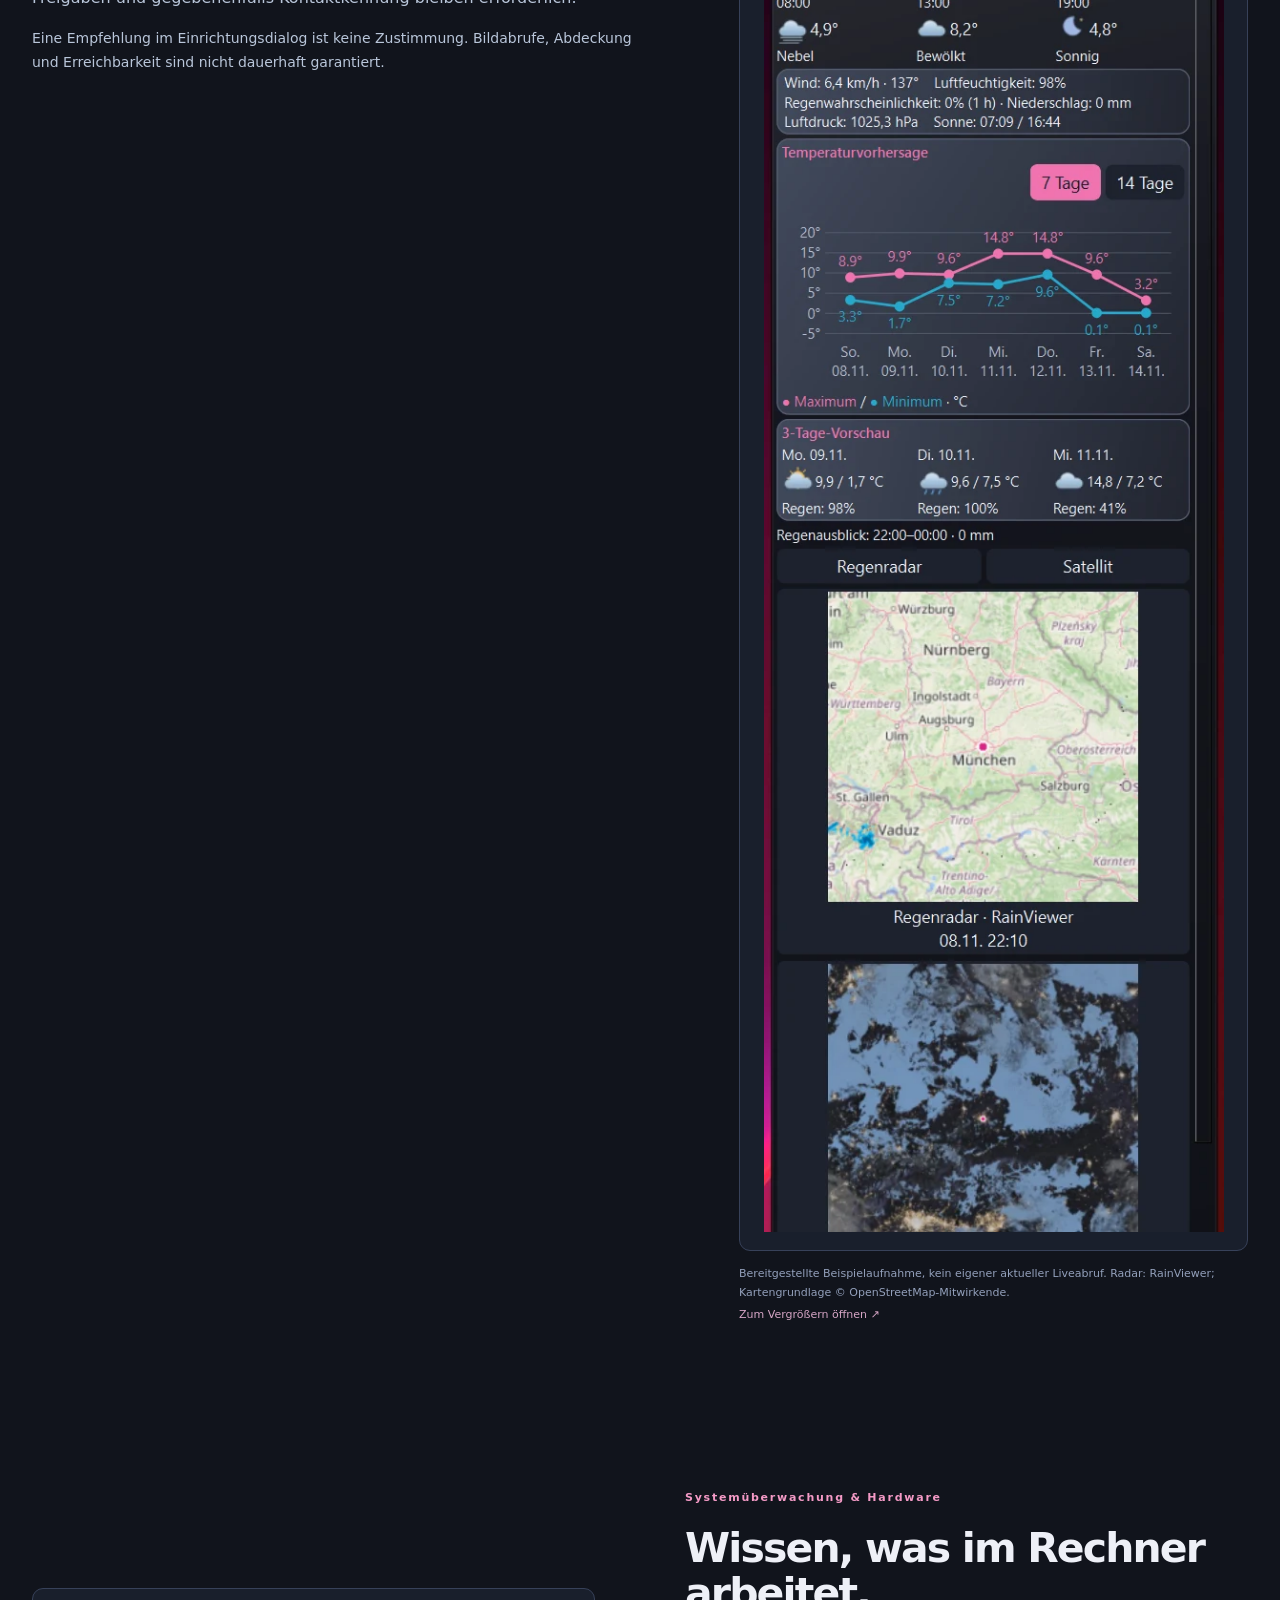
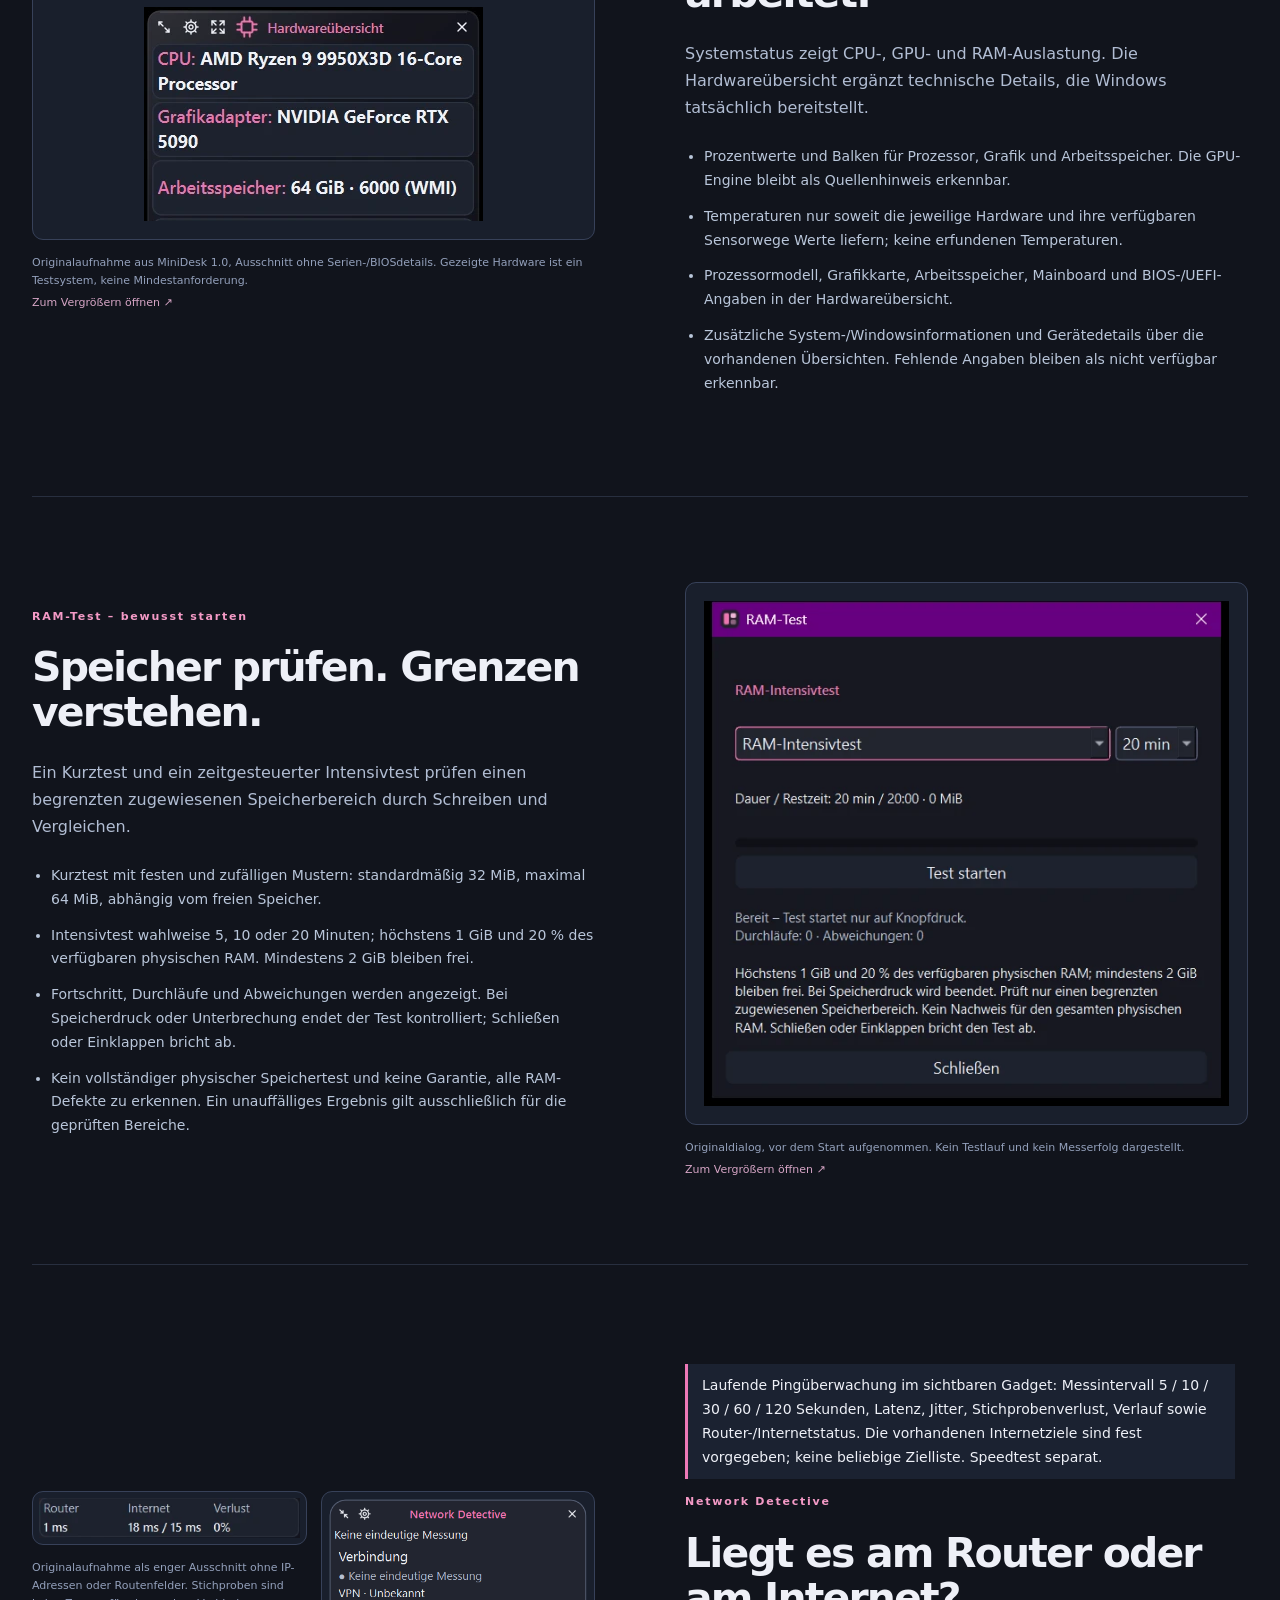
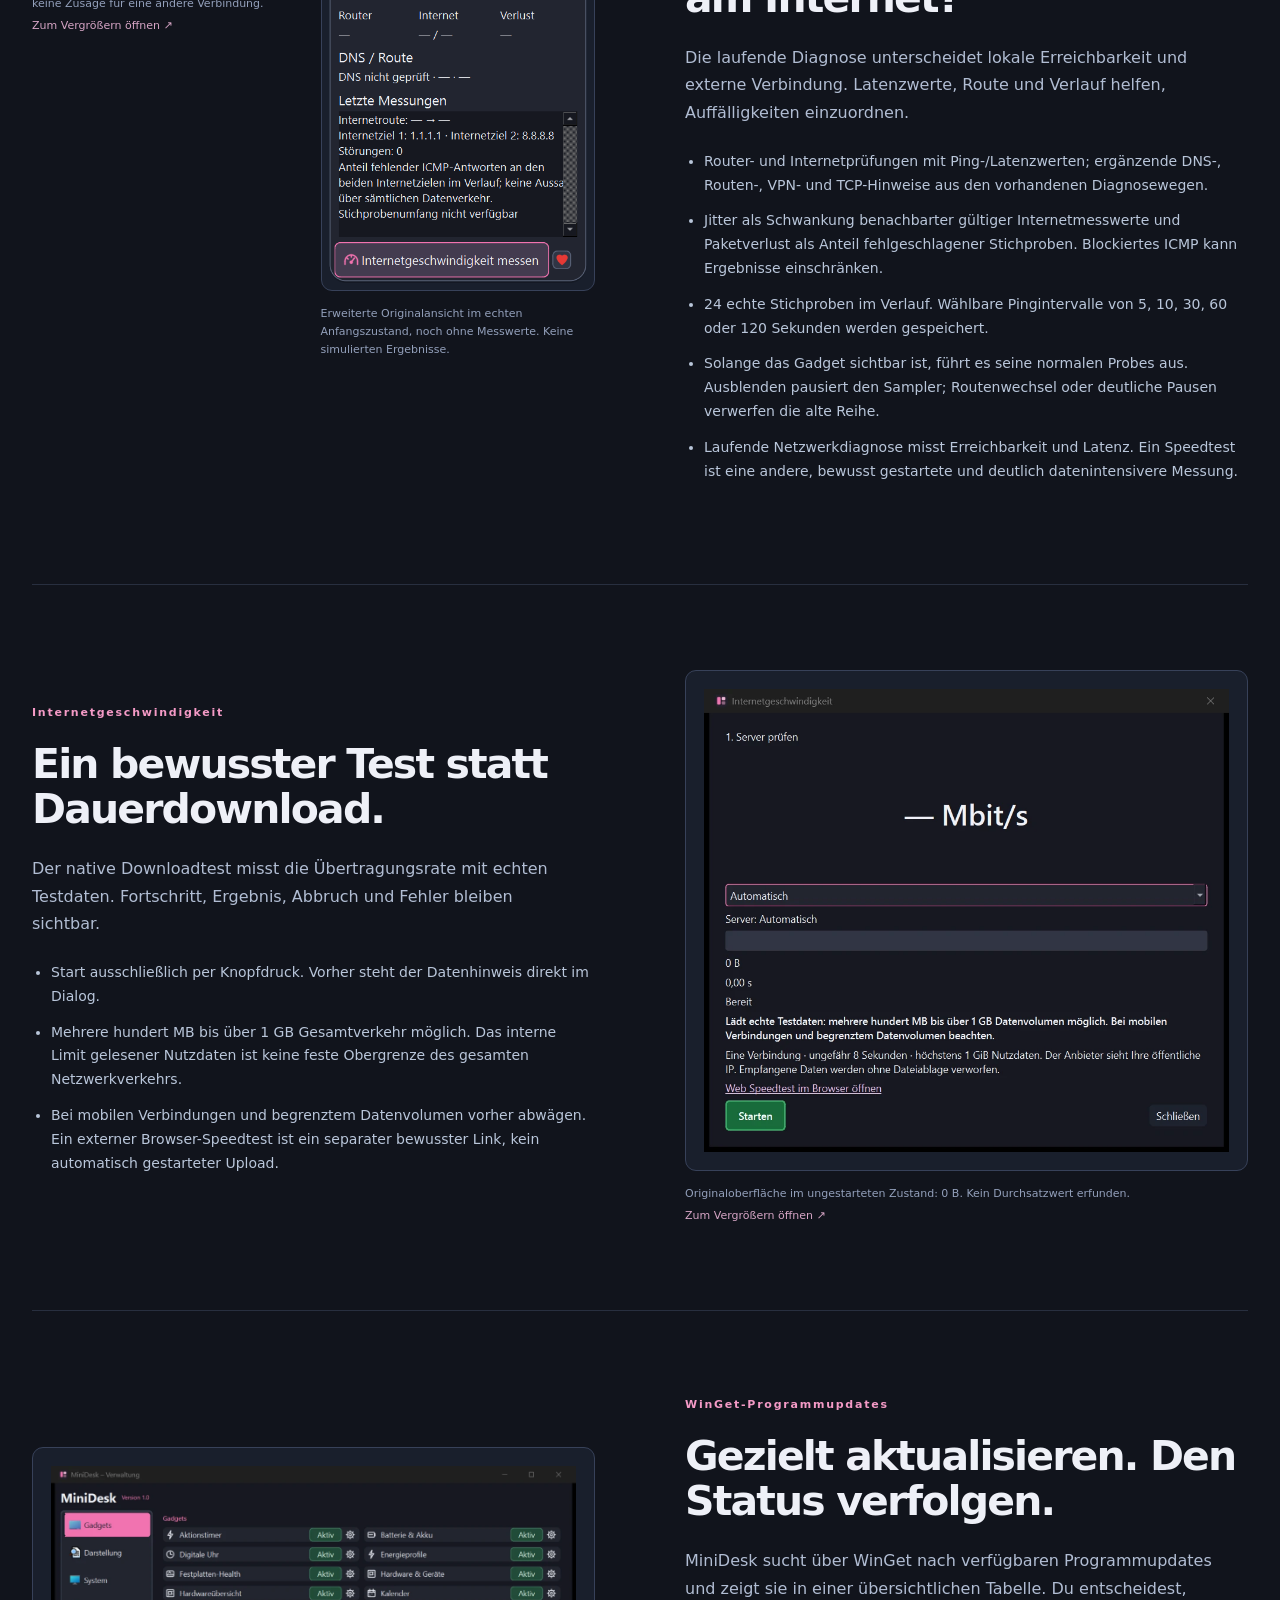
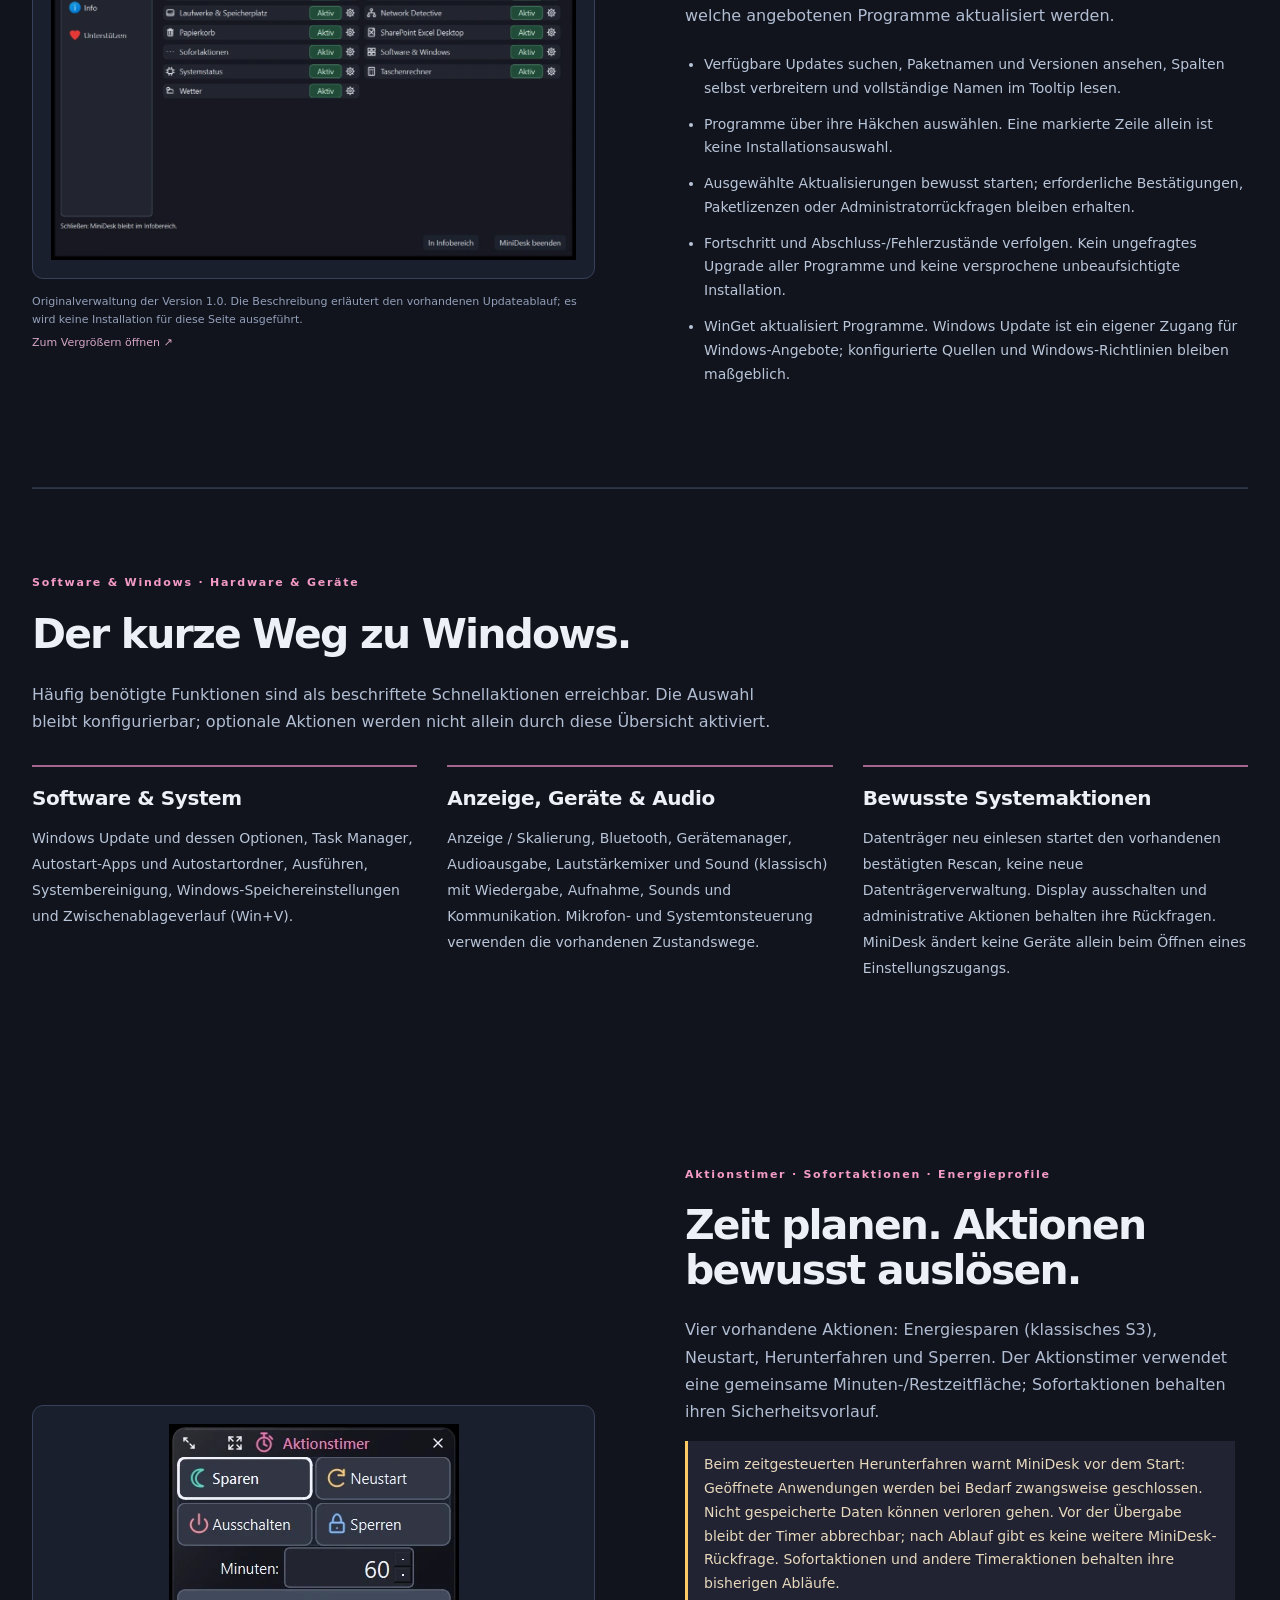
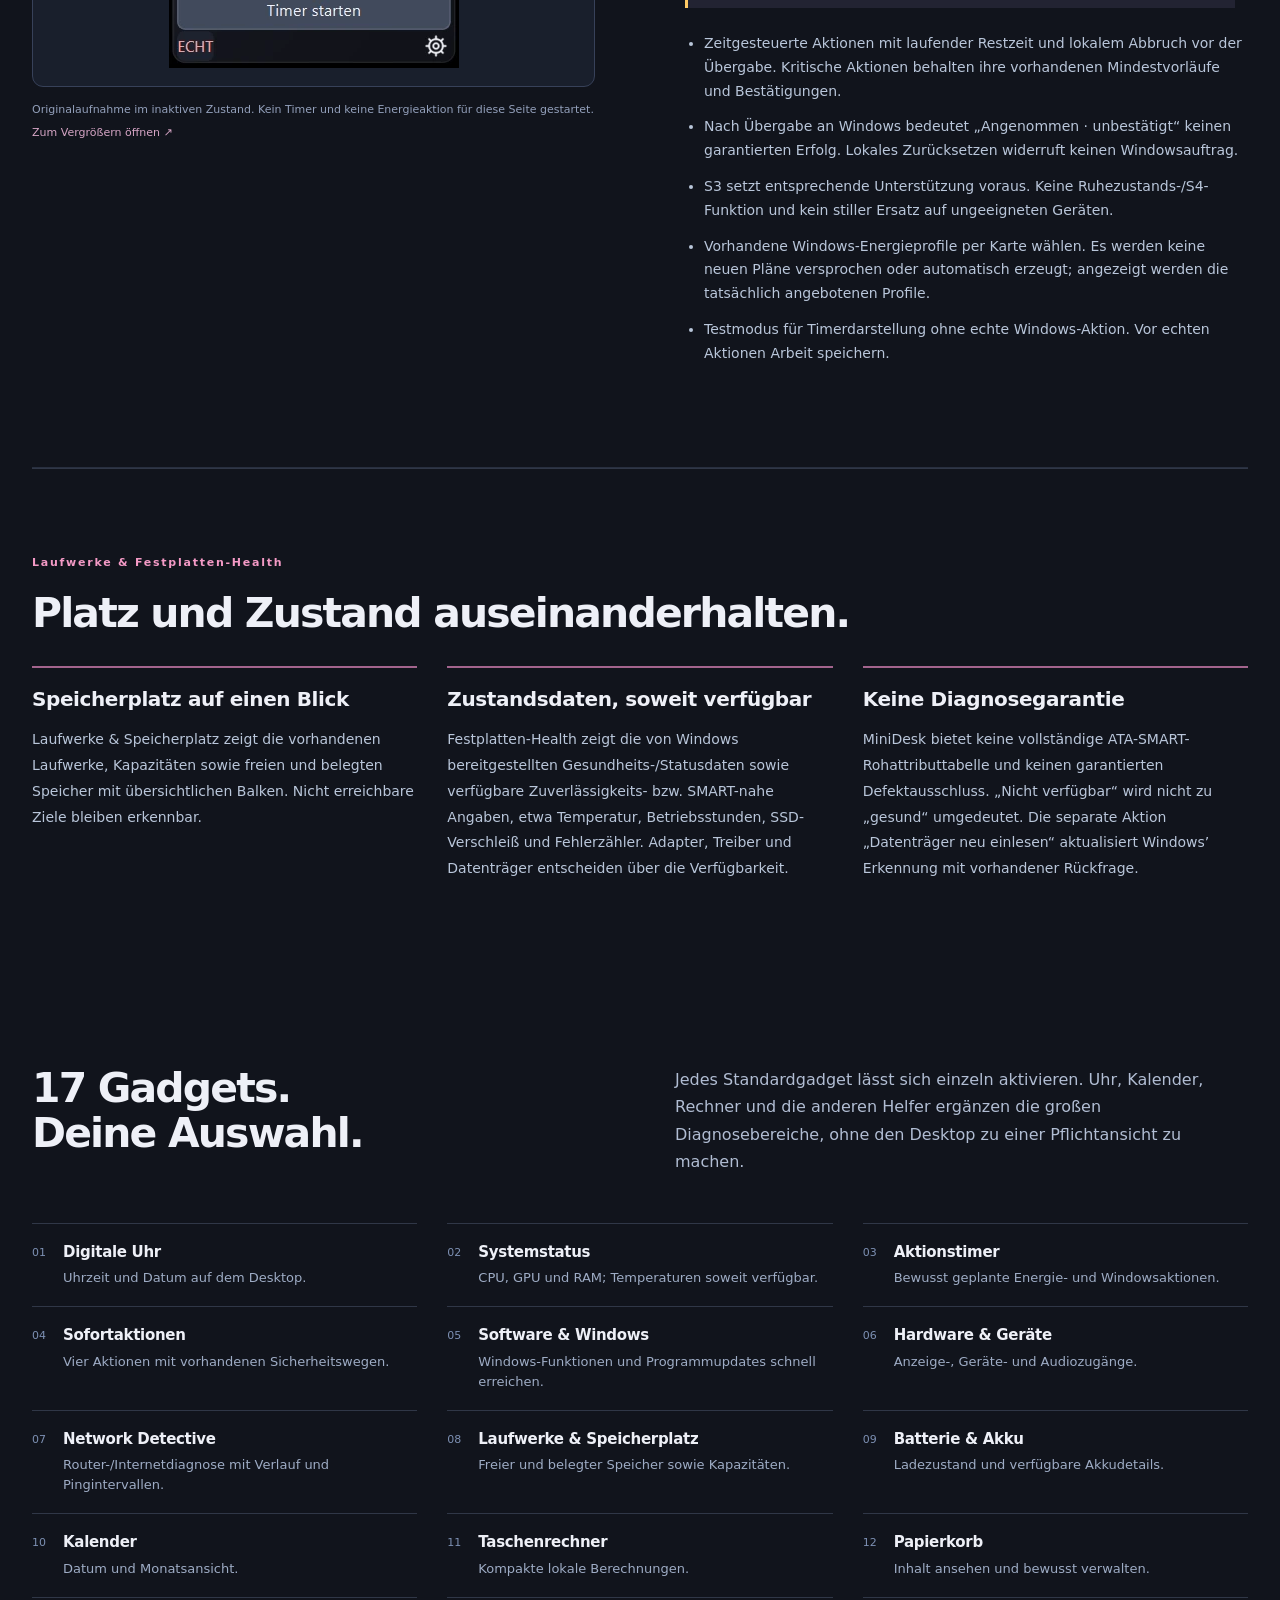
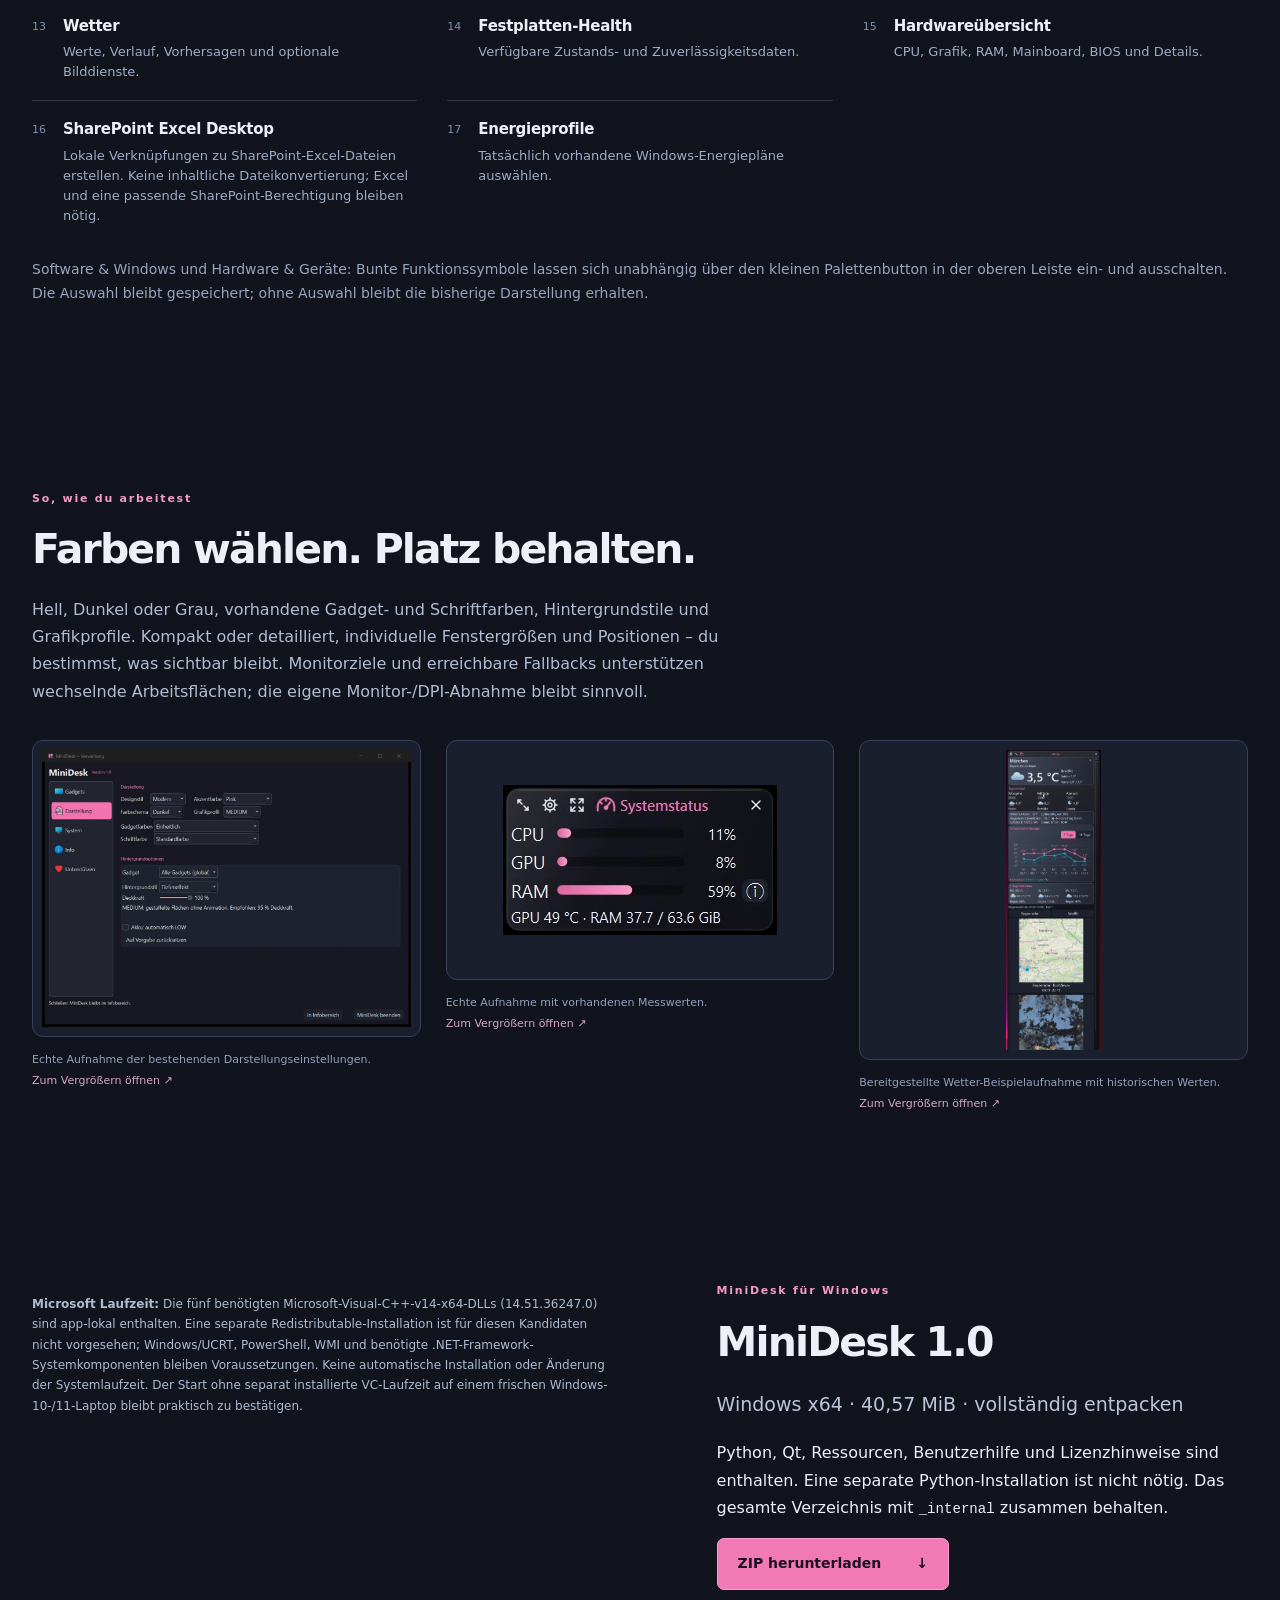
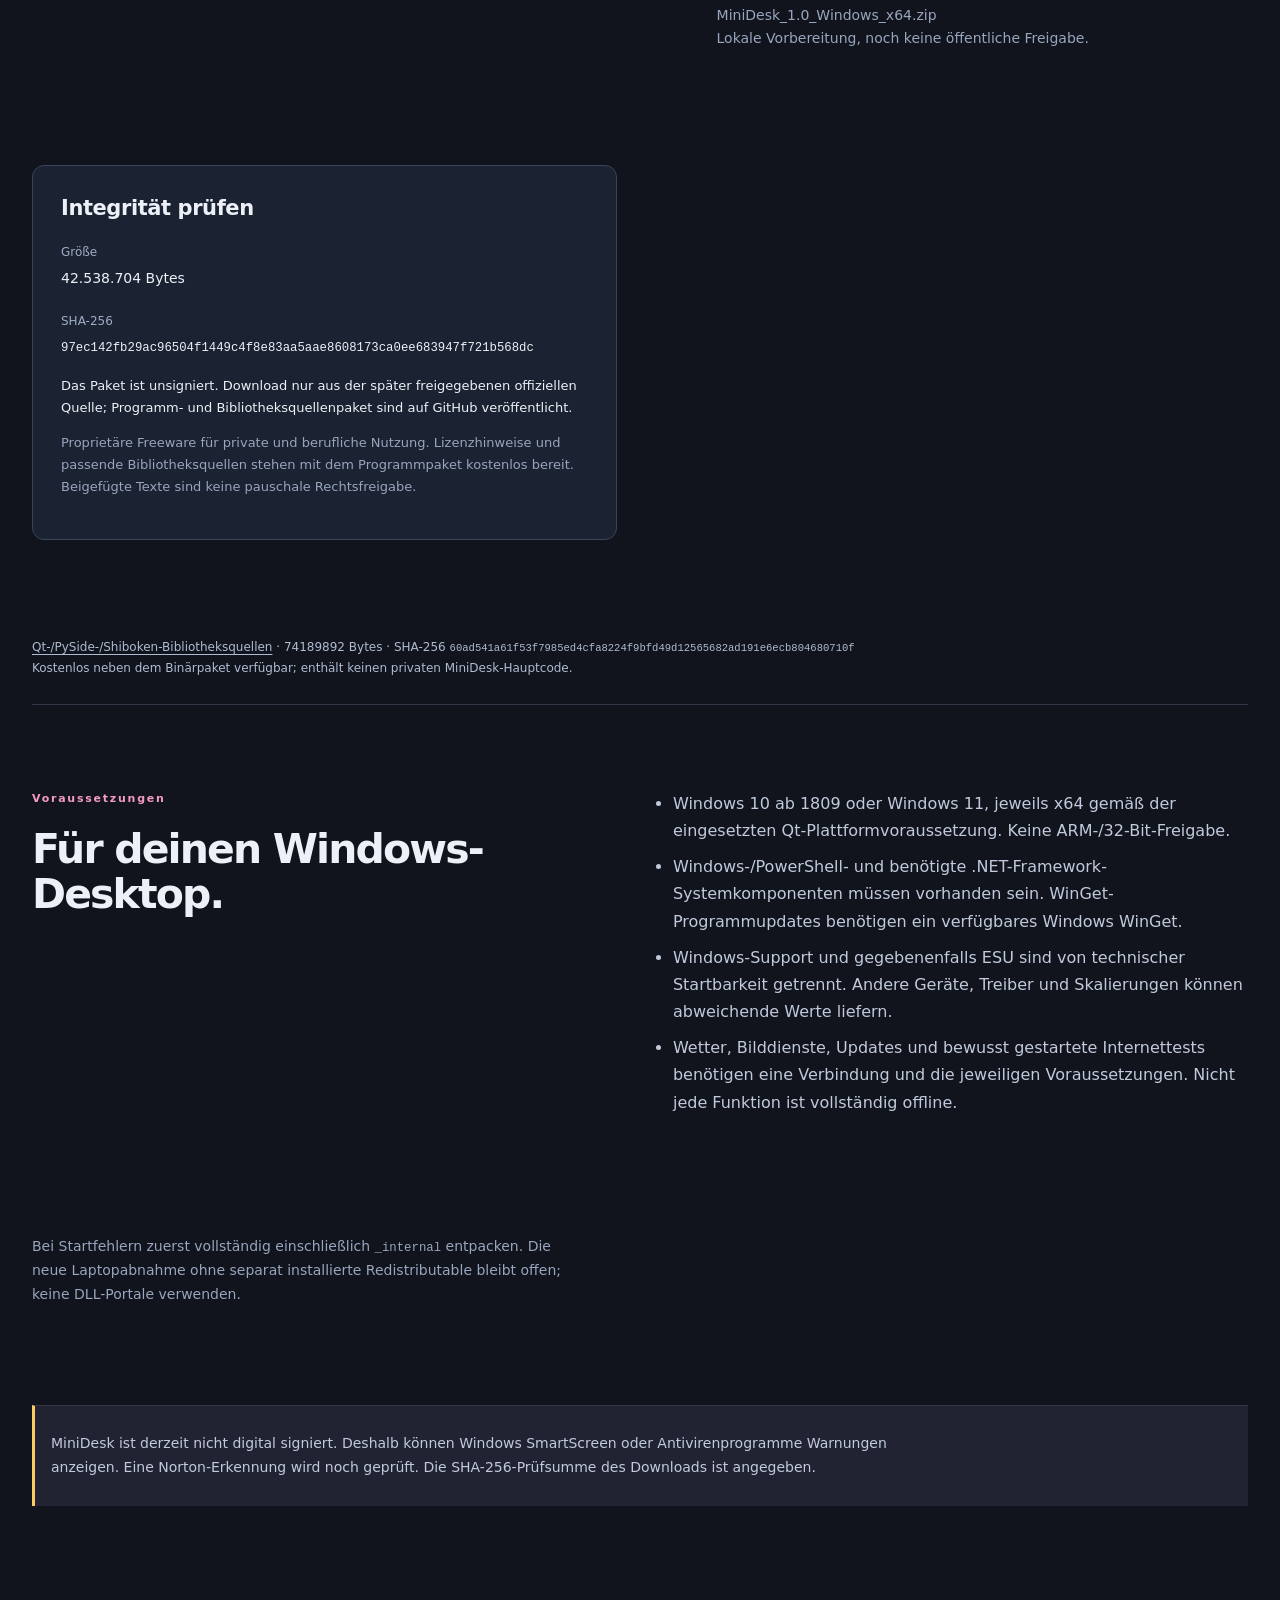
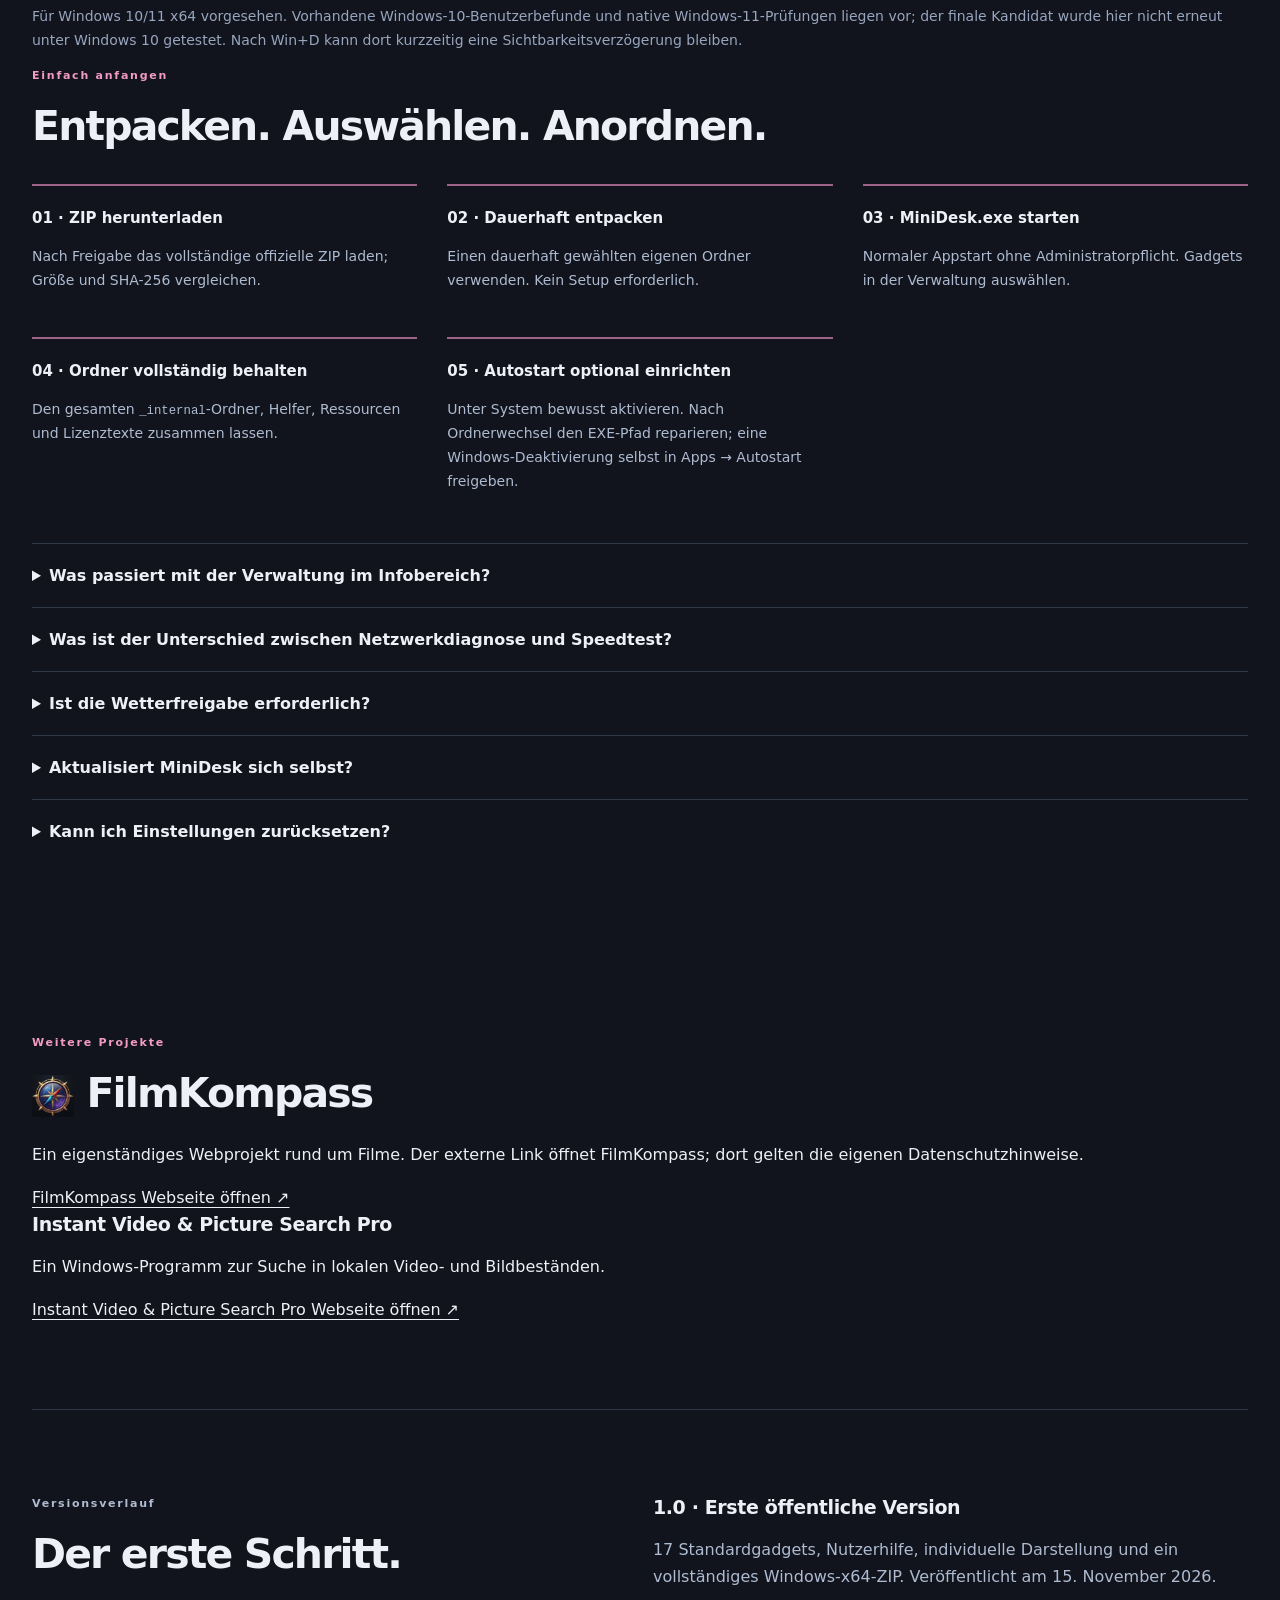
==== commit 1687f46a: "Activate verified MiniDesk 1.0 release links and publication status" ====
--- a/index.html
+++ b/index.html
@@ -1 +1 @@
-<!doctype html><html lang="de"><head><meta charset="utf-8"><meta name="viewport" content="width=device-width,initial-scale=1"><meta name="description" content="MiniDesk 1.0: 17 Windows-Gadgets für Wetter, Systemwerte, RAM-Test, Netzwerk, Programmupdates und praktische Windows-Funktionen."><title>MiniDesk 1.0 – Wetter, System und Windows im Blick</title><link rel="icon" href="assets/favicon.ico"><link rel="stylesheet" href="style.css"><link rel="alternate" hreflang="de" href="index.html"><link rel="alternate" hreflang="en" href="en.html"><link rel="icon" href="assets/favicon.ico" type="image/x-icon"></head><body><a class="skip" href="#inhalt">Zum Inhalt</a><header class="wrap"><a class="brand" href="#"><img src="assets/favicon.ico" alt="" width="28" height="28">MiniDesk <span>1.0</span></a><nav aria-label="Hauptnavigation"><a href="#wetter">Wetter</a><a href="#funktionen">Funktionen</a><a href="#gadgets">17 Gadgets</a><a href="#hilfe">Hilfe</a><a class="nav-support" href="#support">Unterstützen</a><a class="nav-download" href="#download">Download ↓</a><a href="#projects">Weitere Projekte</a></nav><div class="language-switch" aria-label="Sprache"><a lang="de" hreflang="de" href="index.html" aria-current="page">DE</a><span aria-hidden="true"> / </span><a lang="en" hreflang="en" href="en.html">EN</a></div></header><main id="inhalt"><section class="hero compact-hero wrap"><div><p class="eyebrow">Dein Desktop. Deine Übersicht.</p><h1>Wetter, System und Windows.<br><span>Alles im Blick.</span></h1><p class="lead">17 kleine Gadgets für deinen Windows-Desktop. Zeige nur, was du brauchst – vom Wetterverlauf bis zum schnellen Weg zu deinen Windows-Funktionen.</p><div class="hero-actions"><a class="button" href="https://github.com/stigliz81/MiniDesk/releases/download/v1.0/MiniDesk_1.0_Windows_x64.zip" download>MiniDesk 1.0 laden <span>↓</span></a><a class="text-link" href="#wetter">MiniDesk entdecken ↗</a></div><p class="platform">Windows 10 und Windows 11 · x64 · kostenlose Freeware · ZIP-Paket</p><p class="status-note">Lokale Releasevorbereitung · öffentliche Bereitstellung noch nicht freigegeben</p></div></section><section class="desktop-showcase wrap"><figure class=""><a class="zoom" href="originals/dashboard.png" target="_blank" rel="noopener" aria-label="MiniDesk mit zahlreichen Gadgets auf einem Windows-Desktop – Bild vergrößern"><img src="assets/dashboard-example.webp" alt="MiniDesk mit zahlreichen Gadgets auf einem Windows-Desktop" loading="lazy" decoding="async"></a><figcaption>Bereitgestellte, bearbeitete und anonymisierte <strong>Beispieldarstellung</strong>. Hardware- und Netzwerkdaten sind teilweise fiktiv; kein unveränderter Screenshot und kein Leistungsnachweis. <span>Zum Vergrößern öffnen ↗</span></figcaption></figure></section><p class="wrap original-note">Beim Öffnen des Desktop- oder bereitgestellten Wetterbilds erscheint die unveränderte PNG-Originaldatei in voller Auflösung. Bearbeitete Beispiele bleiben gekennzeichnet.</p><section class="benefits wrap" id="funktionen" aria-label="Funktionsbereiche"><a href="#wetter">01 <span>Wetter & Karten</span></a><a href="#system">02 <span>System & RAM</span></a><a href="#netzwerk">03 <span>Netzwerk & Internet</span></a><a href="#updates">04 <span>Programmupdates</span></a><a href="#energie">05 <span>Energie & Aktionen</span></a><a href="#speicher">06 <span>Laufwerke & Zustand</span></a></section><section class="feature wrap" id="wetter"><div class="feature-copy"><p class="eyebrow">Wetter – vom Moment bis zum Ausblick</p><h2>Mehr als eine Temperatur.</h2><p class="intro">Aktuelle Wetterwerte, Tagesverlauf und Vorhersage werden zu einer übersichtlichen Ansicht. Wähle zwischen einfacher, erweiterter und Expertenansicht – passend zum Platz auf deinem Desktop.</p><ul class="feature-points"><li>Temperatur, gefühlte Temperatur, Wind, Luftfeuchte, Niederschlag und weitere gelieferte Werte. Nicht verfügbare Angaben werden nicht ergänzt.</li><li>Morgens, mittags, abends: Tagesabschnitte und 3-Tage-Vorschau mit Temperaturspannen und Regenwahrscheinlichkeit.</li><li>Temperaturdiagramm für 7 oder 14 Tage. Der tatsächlich verfügbare Zeitraum und die Vollständigkeit hängen vom Anbieter und dessen Daten ab.</li><li>Regenradar und Satellitenbilder ergänzen die Expertenansicht. Regionale Abdeckung, Bildzeit und Anbieterbedingungen sind entscheidend.</li><li>Ort selbst auswählen oder Koordinaten eingeben. Vorhersage, Ortssuche und Bilddienste haben getrennte freiwillige Freigaben; ohne Freigabe keine entsprechende Onlineabfrage.</li></ul></div><figure class=""><a class="zoom" href="originals/weather-extended.png" target="_blank" rel="noopener" aria-label="Mehr als eine Temperatur. – Bild vergrößern"><img src="assets/weather-extended.webp" alt="Mehr als eine Temperatur." loading="lazy" decoding="async"></a><figcaption>Bereitgestellte Beispielaufnahme der erweiterten Ansicht. Historische Wetterwerte; keine aktuelle Vorhersage. Open-Meteo / CC BY 4.0. Bildprovenienz nicht unabhängig bestätigt. <span>Zum Vergrößern öffnen ↗</span></figcaption></figure></section><section class="weather-story wrap"><div><p class="eyebrow">Optional: Radar & Satellit</p><h2>Wolken und Regen im Zusammenhang sehen.</h2><p>Die Expertenansicht verbindet Vorhersagen mit Karten- und Bildvorschauen. RainViewer und OpenStreetMap dienen dem Radarbereich; Satellitenbilder verwenden je nach Auswahl und Region EUMETSAT oder MET Norway. Freigaben und gegebenenfalls Kontaktkennung bleiben erforderlich.</p><p class="muted">Eine Empfehlung im Einrichtungsdialog ist keine Zustimmung. Bildabrufe, Abdeckung und Erreichbarkeit sind nicht dauerhaft garantiert. </p></div><figure class=""><a class="zoom" href="originals/weather-expert.png" target="_blank" rel="noopener" aria-label="Wetter-Expertenansicht mit Diagramm, Regenradar und Satellitenbild – Bild vergrößern"><img src="assets/weather-expert.webp" alt="Wetter-Expertenansicht mit Diagramm, Regenradar und Satellitenbild" loading="lazy" decoding="async"></a><figcaption>Bereitgestellte Beispielaufnahme, kein eigener aktueller Liveabruf. Radar: RainViewer; Kartengrundlage © OpenStreetMap-Mitwirkende.  <span>Zum Vergrößern öffnen ↗</span></figcaption></figure></section><section class="feature wrap" id="system"><div class="feature-copy"><p class="eyebrow">Systemüberwachung & Hardware</p><h2>Wissen, was im Rechner arbeitet.</h2><p class="intro">Systemstatus zeigt CPU-, GPU- und RAM-Auslastung. Die Hardwareübersicht ergänzt technische Details, die Windows tatsächlich bereitstellt.</p><ul class="feature-points"><li>Prozentwerte und Balken für Prozessor, Grafik und Arbeitsspeicher. Die GPU-Engine bleibt als Quellenhinweis erkennbar.</li><li>Temperaturen nur soweit die jeweilige Hardware und ihre verfügbaren Sensorwege Werte liefern; keine erfundenen Temperaturen.</li><li>Prozessormodell, Grafikkarte, Arbeitsspeicher, Mainboard und BIOS-/UEFI-Angaben in der Hardwareübersicht.</li><li>Zusätzliche System-/Windowsinformationen und Gerätedetails über die vorhandenen Übersichten. Fehlende Angaben bleiben als nicht verfügbar erkennbar.</li></ul></div><figure class=""><a class="zoom" href="assets/hardware.webp" target="_blank" rel="noopener" aria-label="Wissen, was im Rechner arbeitet. – Bild vergrößern"><img src="assets/hardware.webp" alt="Wissen, was im Rechner arbeitet." loading="lazy" decoding="async"></a><figcaption>Originalaufnahme aus MiniDesk 1.0, Ausschnitt ohne Serien-/BIOSdetails. Gezeigte Hardware ist ein Testsystem, keine Mindestanforderung. <span>Zum Vergrößern öffnen ↗</span></figcaption></figure></section><section class="feature wrap" id="ram"><div class="feature-copy"><p class="eyebrow">RAM-Test – bewusst starten</p><h2>Speicher prüfen. Grenzen verstehen.</h2><p class="intro">Ein Kurztest und ein zeitgesteuerter Intensivtest prüfen einen begrenzten zugewiesenen Speicherbereich durch Schreiben und Vergleichen.</p><ul class="feature-points"><li>Kurztest mit festen und zufälligen Mustern: standardmäßig 32 MiB, maximal 64 MiB, abhängig vom freien Speicher.</li><li>Intensivtest wahlweise 5, 10 oder 20 Minuten; höchstens 1 GiB und 20 % des verfügbaren physischen RAM. Mindestens 2 GiB bleiben frei.</li><li>Fortschritt, Durchläufe und Abweichungen werden angezeigt. Bei Speicherdruck oder Unterbrechung endet der Test kontrolliert; Schließen oder Einklappen bricht ab.</li><li>Kein vollständiger physischer Speichertest und keine Garantie, alle RAM-Defekte zu erkennen. Ein unauffälliges Ergebnis gilt ausschließlich für die geprüften Bereiche.</li></ul></div><figure class=""><a class="zoom" href="assets/ram.webp" target="_blank" rel="noopener" aria-label="Speicher prüfen. Grenzen verstehen. – Bild vergrößern"><img src="assets/ram.webp" alt="Speicher prüfen. Grenzen verstehen." loading="lazy" decoding="async"></a><figcaption>Originaldialog, vor dem Start aufgenommen. Kein Testlauf und kein Messerfolg dargestellt. <span>Zum Vergrößern öffnen ↗</span></figcaption></figure></section><section class="feature wrap" id="netzwerk"><div class="feature-copy"><p class="network-highlight">Laufende Pingüberwachung im sichtbaren Gadget: Messintervall 5 / 10 / 30 / 60 / 120 Sekunden, Latenz, Jitter, Stichprobenverlust, Verlauf sowie Router-/Internetstatus. Die vorhandenen Internetziele sind fest vorgegeben; keine beliebige Zielliste. Speedtest separat.</p><p class="eyebrow">Network Detective</p><h2>Liegt es am Router oder am Internet?</h2><p class="intro">Die laufende Diagnose unterscheidet lokale Erreichbarkeit und externe Verbindung. Latenzwerte, Route und Verlauf helfen, Auffälligkeiten einzuordnen.</p><ul class="feature-points"><li>Router- und Internetprüfungen mit Ping-/Latenzwerten; ergänzende DNS-, Routen-, VPN- und TCP-Hinweise aus den vorhandenen Diagnosewegen.</li><li>Jitter als Schwankung benachbarter gültiger Internetmesswerte und Paketverlust als Anteil fehlgeschlagener Stichproben. Blockiertes ICMP kann Ergebnisse einschränken.</li><li>24 echte Stichproben im Verlauf. Wählbare Pingintervalle von 5, 10, 30, 60 oder 120 Sekunden werden gespeichert.</li><li>Solange das Gadget sichtbar ist, führt es seine normalen Probes aus. Ausblenden pausiert den Sampler; Routenwechsel oder deutliche Pausen verwerfen die alte Reihe.</li><li>Laufende Netzwerkdiagnose misst Erreichbarkeit und Latenz. Ein Speedtest ist eine andere, bewusst gestartete und deutlich datenintensivere Messung.</li></ul></div><div class="network-pictures"><figure class=""><a class="zoom" href="assets/network.webp" target="_blank" rel="noopener" aria-label="Liegt es am Router oder am Internet? – Bild vergrößern"><img src="assets/network.webp" alt="Liegt es am Router oder am Internet?" loading="lazy" decoding="async"></a><figcaption>Originalaufnahme als enger Ausschnitt ohne IP-Adressen oder Routenfelder. Stichproben sind keine Zusage für eine andere Verbindung. <span>Zum Vergrößern öffnen ↗</span></figcaption></figure><figure><a class="zoom" href="originals/network-details.png" target="_blank" rel="noopener"><img src="originals/network-details.png" alt="Network Detective – Details" loading="lazy"></a><figcaption>Erweiterte Originalansicht im echten Anfangszustand, noch ohne Messwerte. Keine simulierten Ergebnisse.</figcaption></figure></div></section><section class="feature wrap" id="speedtest"><div class="feature-copy"><p class="eyebrow">Internetgeschwindigkeit</p><h2>Ein bewusster Test statt Dauerdownload.</h2><p class="intro">Der native Downloadtest misst die Übertragungsrate mit echten Testdaten. Fortschritt, Ergebnis, Abbruch und Fehler bleiben sichtbar.</p><ul class="feature-points"><li>Start ausschließlich per Knopfdruck. Vorher steht der Datenhinweis direkt im Dialog.</li><li>Mehrere hundert MB bis über 1 GB Gesamtverkehr möglich. Das interne Limit gelesener Nutzdaten ist keine feste Obergrenze des gesamten Netzwerkverkehrs.</li><li>Bei mobilen Verbindungen und begrenztem Datenvolumen vorher abwägen. Ein externer Browser-Speedtest ist ein separater bewusster Link, kein automatisch gestarteter Upload.</li></ul></div><figure class=""><a class="zoom" href="assets/speed.webp" target="_blank" rel="noopener" aria-label="Ein bewusster Test statt Dauerdownload. – Bild vergrößern"><img src="assets/speed.webp" alt="Ein bewusster Test statt Dauerdownload." loading="lazy" decoding="async"></a><figcaption>Originaloberfläche im ungestarteten Zustand: 0 B. Kein Durchsatzwert erfunden. <span>Zum Vergrößern öffnen ↗</span></figcaption></figure></section><section class="feature wrap" id="updates"><div class="feature-copy"><p class="eyebrow">WinGet-Programmupdates</p><h2>Gezielt aktualisieren. Den Status verfolgen.</h2><p class="intro">MiniDesk sucht über WinGet nach verfügbaren Programmupdates und zeigt sie in einer übersichtlichen Tabelle. Du entscheidest, welche angebotenen Programme aktualisiert werden.</p><ul class="feature-points"><li>Verfügbare Updates suchen, Paketnamen und Versionen ansehen, Spalten selbst verbreitern und vollständige Namen im Tooltip lesen.</li><li>Programme über ihre Häkchen auswählen. Eine markierte Zeile allein ist keine Installationsauswahl.</li><li>Ausgewählte Aktualisierungen bewusst starten; erforderliche Bestätigungen, Paketlizenzen oder Administratorrückfragen bleiben erhalten.</li><li>Fortschritt und Abschluss-/Fehlerzustände verfolgen. Kein ungefragtes Upgrade aller Programme und keine versprochene unbeaufsichtigte Installation.</li><li>WinGet aktualisiert Programme. Windows Update ist ein eigener Zugang für Windows-Angebote; konfigurierte Quellen und Windows-Richtlinien bleiben maßgeblich.</li></ul></div><figure class=""><a class="zoom" href="assets/manager.webp" target="_blank" rel="noopener" aria-label="Gezielt aktualisieren. Den Status verfolgen. – Bild vergrößern"><img src="assets/manager.webp" alt="Gezielt aktualisieren. Den Status verfolgen." loading="lazy" decoding="async"></a><figcaption>Originalverwaltung der Version 1.0. Die Beschreibung erläutert den vorhandenen Updateablauf; es wird keine Installation für diese Seite ausgeführt. <span>Zum Vergrößern öffnen ↗</span></figcaption></figure></section><section class="section wrap windows-section" id="windows"><p class="eyebrow">Software & Windows · Hardware & Geräte</p><h2>Der kurze Weg zu Windows.</h2><p class="intro">Häufig benötigte Funktionen sind als beschriftete Schnellaktionen erreichbar. Die Auswahl bleibt konfigurierbar; optionale Aktionen werden nicht allein durch diese Übersicht aktiviert.</p><div class="action-groups"><article><h3>Software & System</h3><p>Windows Update und dessen Optionen, Task Manager, Autostart-Apps und Autostartordner, Ausführen, Systembereinigung, Windows-Speichereinstellungen und Zwischenablageverlauf (Win+V).</p></article><article><h3>Anzeige, Geräte & Audio</h3><p>Anzeige / Skalierung, Bluetooth, Gerätemanager, Audioausgabe, Lautstärkemixer und Sound (klassisch) mit Wiedergabe, Aufnahme, Sounds und Kommunikation. Mikrofon- und Systemtonsteuerung verwenden die vorhandenen Zustandswege.</p></article><article><h3>Bewusste Systemaktionen</h3><p>Datenträger neu einlesen startet den vorhandenen bestätigten Rescan, keine neue Datenträgerverwaltung. Display ausschalten und administrative Aktionen behalten ihre Rückfragen. MiniDesk ändert keine Geräte allein beim Öffnen eines Einstellungszugangs.</p></article></div></section><section class="feature wrap" id="energie"><div class="feature-copy"><p class="eyebrow">Aktionstimer · Sofortaktionen · Energieprofile</p><h2>Zeit planen. Aktionen bewusst auslösen.</h2><p class="intro">Vier vorhandene Aktionen: Energiesparen (klassisches S3), Neustart, Herunterfahren und Sperren. Der Aktionstimer verwendet eine gemeinsame Minuten-/Restzeitfläche; Sofortaktionen behalten ihren Sicherheitsvorlauf.</p><p class="release-warning">Beim zeitgesteuerten Herunterfahren warnt MiniDesk vor dem Start: Geöffnete Anwendungen werden bei Bedarf zwangsweise geschlossen. Nicht gespeicherte Daten können verloren gehen. Vor der Übergabe bleibt der Timer abbrechbar; nach Ablauf gibt es keine weitere MiniDesk-Rückfrage. Sofortaktionen und andere Timeraktionen behalten ihre bisherigen Abläufe.</p><ul class="feature-points"><li>Zeitgesteuerte Aktionen mit laufender Restzeit und lokalem Abbruch vor der Übergabe. Kritische Aktionen behalten ihre vorhandenen Mindestvorläufe und Bestätigungen.</li><li>Nach Übergabe an Windows bedeutet „Angenommen · unbestätigt“ keinen garantierten Erfolg. Lokales Zurücksetzen widerruft keinen Windowsauftrag.</li><li>S3 setzt entsprechende Unterstützung voraus. Keine Ruhezustands-/S4-Funktion und kein stiller Ersatz auf ungeeigneten Geräten.</li><li>Vorhandene Windows-Energieprofile per Karte wählen. Es werden keine neuen Pläne versprochen oder automatisch erzeugt; angezeigt werden die tatsächlich angebotenen Profile.</li><li>Testmodus für Timerdarstellung ohne echte Windows-Aktion. Vor echten Aktionen Arbeit speichern.</li></ul></div><figure class=""><a class="zoom" href="assets/timer.webp" target="_blank" rel="noopener" aria-label="Zeit planen. Aktionen bewusst auslösen. – Bild vergrößern"><img src="assets/timer.webp" alt="Zeit planen. Aktionen bewusst auslösen." loading="lazy" decoding="async"></a><figcaption>Originalaufnahme im inaktiven Zustand. Kein Timer und keine Energieaktion für diese Seite gestartet. <span>Zum Vergrößern öffnen ↗</span></figcaption></figure></section><section class="section wrap storage-section" id="speicher"><p class="eyebrow">Laufwerke & Festplatten-Health</p><h2>Platz und Zustand auseinanderhalten.</h2><div class="action-groups"><article><h3>Speicherplatz auf einen Blick</h3><p>Laufwerke & Speicherplatz zeigt die vorhandenen Laufwerke, Kapazitäten sowie freien und belegten Speicher mit übersichtlichen Balken. Nicht erreichbare Ziele bleiben erkennbar.</p></article><article><h3>Zustandsdaten, soweit verfügbar</h3><p>Festplatten-Health zeigt die von Windows bereitgestellten Gesundheits-/Statusdaten sowie verfügbare Zuverlässigkeits- bzw. SMART-nahe Angaben, etwa Temperatur, Betriebsstunden, SSD-Verschleiß und Fehlerzähler. Adapter, Treiber und Datenträger entscheiden über die Verfügbarkeit.</p></article><article><h3>Keine Diagnosegarantie</h3><p>MiniDesk bietet keine vollständige ATA-SMART-Rohattributtabelle und keinen garantierten Defektausschluss. „Nicht verfügbar“ wird nicht zu „gesund“ umgedeutet. Die separate Aktion „Datenträger neu einlesen“ aktualisiert Windows’ Erkennung mit vorhandener Rückfrage.</p></article></div></section><section class="section wrap" id="gadgets"><div class="heading-row"><h2>17 Gadgets.<br>Deine Auswahl.</h2><p class="intro">Jedes Standardgadget lässt sich einzeln aktivieren. Uhr, Kalender, Rechner und die anderen Helfer ergänzen die großen Diagnosebereiche, ohne den Desktop zu einer Pflichtansicht zu machen.</p></div><ol class="gadget-list"><li><span>01</span><div><h3>Digitale Uhr</h3><p>Uhrzeit und Datum auf dem Desktop.</p></div></li><li><span>02</span><div><h3>Systemstatus</h3><p>CPU, GPU und RAM; Temperaturen soweit verfügbar.</p></div></li><li><span>03</span><div><h3>Aktionstimer</h3><p>Bewusst geplante Energie- und Windowsaktionen.</p></div></li><li><span>04</span><div><h3>Sofortaktionen</h3><p>Vier Aktionen mit vorhandenen Sicherheitswegen.</p></div></li><li><span>05</span><div><h3>Software & Windows</h3><p>Windows-Funktionen und Programmupdates schnell erreichen.</p></div></li><li><span>06</span><div><h3>Hardware & Geräte</h3><p>Anzeige-, Geräte- und Audiozugänge.</p></div></li><li><span>07</span><div><h3>Network Detective</h3><p>Router-/Internetdiagnose mit Verlauf und Pingintervallen.</p></div></li><li><span>08</span><div><h3>Laufwerke & Speicherplatz</h3><p>Freier und belegter Speicher sowie Kapazitäten.</p></div></li><li><span>09</span><div><h3>Batterie & Akku</h3><p>Ladezustand und verfügbare Akkudetails.</p></div></li><li><span>10</span><div><h3>Kalender</h3><p>Datum und Monatsansicht.</p></div></li><li><span>11</span><div><h3>Taschenrechner</h3><p>Kompakte lokale Berechnungen.</p></div></li><li><span>12</span><div><h3>Papierkorb</h3><p>Inhalt ansehen und bewusst verwalten.</p></div></li><li><span>13</span><div><h3>Wetter</h3><p>Werte, Verlauf, Vorhersagen und optionale Bilddienste.</p></div></li><li><span>14</span><div><h3>Festplatten-Health</h3><p>Verfügbare Zustands- und Zuverlässigkeitsdaten.</p></div></li><li><span>15</span><div><h3>Hardwareübersicht</h3><p>CPU, Grafik, RAM, Mainboard, BIOS und Details.</p></div></li><li><span>16</span><div><h3>SharePoint Excel Desktop</h3><p>Lokale Verknüpfungen zu SharePoint-Excel-Dateien erstellen. Keine inhaltliche Dateikonvertierung; Excel und eine passende SharePoint-Berechtigung bleiben nötig.</p></div></li><li><span>17</span><div><h3>Energieprofile</h3><p>Tatsächlich vorhandene Windows-Energiepläne auswählen.</p></div></li></ol><p class="muted">Software &amp; Windows und Hardware &amp; Geräte: Bunte Funktionssymbole lassen sich unabhängig über den kleinen Palettenbutton in der oberen Leiste ein- und ausschalten. Die Auswahl bleibt gespeichert; ohne Auswahl bleibt die bisherige Darstellung erhalten.</p></section><section class="section wrap" id="darstellung"><p class="eyebrow">So, wie du arbeitest</p><h2>Farben wählen. Platz behalten.</h2><p class="intro">Hell, Dunkel oder Grau, vorhandene Gadget- und Schriftfarben, Hintergrundstile und Grafikprofile. Kompakt oder detailliert, individuelle Fenstergrößen und Positionen – du bestimmst, was sichtbar bleibt. Monitorziele und erreichbare Fallbacks unterstützen wechselnde Arbeitsflächen; die eigene Monitor-/DPI-Abnahme bleibt sinnvoll.</p><div class="gallery"><figure class=""><a class="zoom" href="assets/design.webp" target="_blank" rel="noopener" aria-label="Gestaltungseinstellungen in MiniDesk 1.0 – Bild vergrößern"><img src="assets/design.webp" alt="Gestaltungseinstellungen in MiniDesk 1.0" loading="lazy" decoding="async"></a><figcaption>Echte Aufnahme der bestehenden Darstellungseinstellungen. <span>Zum Vergrößern öffnen ↗</span></figcaption></figure><figure class=""><a class="zoom" href="assets/system.webp" target="_blank" rel="noopener" aria-label="Kompakter Systemstatus – Bild vergrößern"><img src="assets/system.webp" alt="Kompakter Systemstatus" loading="lazy" decoding="async"></a><figcaption>Echte Aufnahme mit vorhandenen Messwerten. <span>Zum Vergrößern öffnen ↗</span></figcaption></figure><figure class=""><a class="zoom" href="originals/weather-expert.png" target="_blank" rel="noopener" aria-label="Große Wetteransicht – Bild vergrößern"><img src="assets/weather-expert.webp" alt="Große Wetteransicht" loading="lazy" decoding="async"></a><figcaption>Bereitgestellte Wetter-Beispielaufnahme mit historischen Werten. <span>Zum Vergrößern öffnen ↗</span></figcaption></figure></div></section><section class="section wrap download" id="download"><p class="original-note"><strong>Microsoft Laufzeit:</strong> Die fünf benötigten Microsoft-Visual-C++-v14-x64-DLLs (14.51.36247.0) sind app-lokal enthalten. Eine separate Redistributable-Installation ist für diesen Kandidaten nicht vorgesehen; Windows/UCRT, PowerShell, WMI und benötigte .NET-Framework-Systemkomponenten bleiben Voraussetzungen. Keine automatische Installation oder Änderung der Systemlaufzeit. Der Start ohne separat installierte VC-Laufzeit auf einem frischen Windows-10-/11-Laptop bleibt praktisch zu bestätigen.</p><div><p class="eyebrow">MiniDesk für Windows</p><h2>MiniDesk 1.0</h2><p class="lead">Windows x64 · 40,57 MiB · vollständig entpacken</p><p>Python, Qt, Ressourcen, Benutzerhilfe und Lizenzhinweise sind enthalten. Eine separate Python-Installation ist nicht nötig. Das gesamte Verzeichnis mit <code>_internal</code> zusammen behalten.</p><a class="button" href="https://github.com/stigliz81/MiniDesk/releases/download/v1.0/MiniDesk_1.0_Windows_x64.zip" download>ZIP herunterladen <span>↓</span></a><p class="muted">MiniDesk_1.0_Windows_x64.zip<br>Lokale Vorbereitung, noch keine öffentliche Freigabe.</p></div><div class="download-details"><h3>Integrität prüfen</h3><dl><dt>Größe</dt><dd>42.538.704 Bytes</dd><dt>SHA-256</dt><dd><code>97ec142fb29ac96504f1449c4f8e83aa5aae8608173ca0ee683947f721b568dc</code></dd></dl><p>Das Paket ist unsigniert. Download nur aus der später freigegebenen offiziellen Quelle; die vorgesehene Adresse ist konfiguriert, aber noch nicht veröffentlicht.</p><p class="muted">Proprietäre Freeware für private und berufliche Nutzung. Lizenzhinweise und passende Bibliotheksquellen sind vorbereitet; die tatsächliche öffentliche Bereitstellung wird separat freigegeben. Beigefügte Texte sind keine pauschale Rechtsfreigabe.</p></div></section><p class="wrap original-note"><a href="https://github.com/stigliz81/MiniDesk/releases/download/v1.0/MiniDesk_1.0_LGPL_Sources.zip" download>Qt-/PySide-/Shiboken-Bibliotheksquellen</a> · 74189892 Bytes · SHA-256 <code>60ad541a61f53f7985ed4cfa8224f9bfd49d12565682ad191e6ecb804680710f</code><br>Zur kostenfreien Bereitstellung neben dem Binärpaket vorbereitet; enthält keinen privaten MiniDesk-Hauptcode.</p><section class="section wrap requirements"><div><p class="eyebrow">Voraussetzungen</p><h2>Für deinen Windows-Desktop.</h2></div><ul><li>Windows 10 ab 1809 oder Windows 11, jeweils x64 gemäß der eingesetzten Qt-Plattformvoraussetzung. Keine ARM-/32-Bit-Freigabe.</li><li>Windows-/PowerShell- und benötigte .NET-Framework-Systemkomponenten müssen vorhanden sein. WinGet-Programmupdates benötigen ein verfügbares Windows WinGet.</li><li>Windows-Support und gegebenenfalls ESU sind von technischer Startbarkeit getrennt. Andere Geräte, Treiber und Skalierungen können abweichende Werte liefern.</li><li>Wetter, Bilddienste, Updates und bewusst gestartete Internettests benötigen eine Verbindung und die jeweiligen Voraussetzungen. Nicht jede Funktion ist vollständig offline.</li></ul><p class="muted">Bei Startfehlern zuerst vollständig einschließlich <code>_internal</code> entpacken. Die neue Laptopabnahme ohne separat installierte Redistributable bleibt offen; keine DLL-Portale verwenden.</p></section><aside class="release-warning wrap" id="release-security"><p>MiniDesk ist derzeit nicht digital signiert. Deshalb können Windows SmartScreen oder Antivirenprogramme Warnungen anzeigen. Eine Norton-Erkennung wird noch geprüft. Die SHA-256-Prüfsumme des Downloads ist angegeben.</p></aside><section class="section wrap" id="hilfe"><p class="muted">Für Windows 10/11 x64 vorgesehen. Vorhandene Windows-10-Benutzerbefunde und native Windows-11-Prüfungen liegen vor; der finale Kandidat wurde hier nicht erneut unter Windows 10 getestet. Nach Win+D kann dort kurzzeitig eine Sichtbarkeitsverzögerung bleiben.</p><p class="eyebrow">Einfach anfangen</p><h2>Entpacken. Auswählen. Anordnen.</h2><ol class="steps"><li><b>01 · ZIP herunterladen</b><p>Nach Freigabe das vollständige offizielle ZIP laden; Größe und SHA-256 vergleichen.</p></li><li><b>02 · Dauerhaft entpacken</b><p>Einen dauerhaft gewählten eigenen Ordner verwenden. Kein Setup erforderlich.</p></li><li><b>03 · MiniDesk.exe starten</b><p>Normaler Appstart ohne Administratorpflicht. Gadgets in der Verwaltung auswählen.</p></li><li><b>04 · Ordner vollständig behalten</b><p>Den gesamten <code>_internal</code>-Ordner, Helfer, Ressourcen und Lizenztexte zusammen lassen.</p></li><li><b>05 · Autostart optional einrichten</b><p>Unter System bewusst aktivieren. Nach Ordnerwechsel den EXE-Pfad reparieren; eine Windows-Deaktivierung selbst in Apps → Autostart freigeben.</p></li></ol><div class="faq"><details><summary>Was passiert mit der Verwaltung im Infobereich?</summary><p>„In Infobereich“ blendet die Verwaltung aus; sichtbare Gadgets bleiben erhalten. Die bestehende Instanz lässt sich wieder anzeigen. „MiniDesk beenden“ beendet nach Bestätigung die Anwendung.</p></details><details><summary>Was ist der Unterschied zwischen Netzwerkdiagnose und Speedtest?</summary><p>Network Detective prüft im laufenden sichtbaren Gadget Erreichbarkeit und Latenzen. Der separate Speedtest lädt nach bewusstem Start große Datenmengen, um eine Übertragungsrate zu messen.</p></details><details><summary>Ist die Wetterfreigabe erforderlich?</summary><p>Jede Zustimmung ist freiwillig. Ohne entsprechende Freigabe fehlen die betreffenden Onlinewerte oder Bilder. Eine empfohlene Option wird nicht automatisch eingeschaltet.</p></details><details><summary>Aktualisiert MiniDesk sich selbst?</summary><p>Unter Update gibt es eine manuelle Versionsprüfung an der vorgesehenen offiziellen HTTPS-Adresse. Solange das Hosting noch nicht veröffentlicht ist, kann die Anfrage fehlschlagen. Keine Hintergrundprüfung oder automatische Installation.</p></details><details><summary>Kann ich Einstellungen zurücksetzen?</summary><p>Der bewusste Gesamtreset bietet standardmäßig eine externe Sicherung. Vorher eigenes Profil sichern und Hinweise lesen; er ist keine Windows-Systembereinigung.</p></details></div></section><section class="section wrap" id="projects"><p class="eyebrow">Weitere Projekte</p><h2><img class="project-icon" src="assets/filmkompass.ico" alt="FilmKompass"> FilmKompass</h2><p>Ein eigenständiges Webprojekt rund um Filme. Der externe Link öffnet FilmKompass; dort gelten die eigenen Datenschutzhinweise.</p><a class="text-link" href="https://stigliz81.github.io/FilmKompass/" target="_blank" rel="noopener">FilmKompass Webseite öffnen ↗</a><h3>Instant Video &amp; Picture Search Pro</h3><p>Ein Windows-Programm zur Suche in lokalen Video- und Bildbeständen.</p><a class="text-link" href="https://stigliz81.github.io/Instant-Video-Picture-Search-Pro/" target="_blank" rel="noopener">Instant Video &amp; Picture Search Pro Webseite öffnen ↗</a></section><section class="section wrap history"><div><p class="eyebrow">Versionsverlauf</p><h2>Der erste Schritt.</h2></div><div><h3>1.0 · Erste für Endanwender vorbereitete Version</h3><p>17 Standardgadgets, Nutzerhilfe, individuelle Darstellung und ein vollständiges Windows-x64-ZIP. Lokal zur abschließenden Abnahme vorbereitet; noch nicht öffentlich bereitgestellt.</p></div></section><section class="section wrap" id="outlook"><h2>Ausblick</h2><p>Geplant sind zusätzliche Gadgets, ein gemeinsames Gadgetfenster zum Kombinieren mehrerer Gadgets und weitere Komfortverbesserungen. Diese Funktionen gehören noch nicht zum verfügbaren Umfang von Version 1.0. Veröffentlichungstermine stehen nicht fest.</p></section><section class="section wrap support" id="support"><p class="eyebrow">Freiwillig unterstützen</p><h2>Schritt für Schritt.<br><span>Mit deiner Unterstützung.</span></h2><p>MiniDesk entwickle ich in meiner Freizeit und verbessere es Schritt für Schritt. Wenn dir die Anwendung gefällt und du die weitere Entwicklung unterstützen möchtest, freue ich mich über einen freiwilligen Beitrag.</p><p>Vielen Dank für deine Unterstützung!</p><p class="muted">Die vorhandenen Unterstützungswege findest du in der Anwendung. Download und Nutzung sind kostenlos und unabhängig von einer Unterstützung.</p></section><aside class="legal wrap"><strong>Rechtliches</strong><p>MiniDesk ist kostenlose proprietäre Freeware für private und berufliche Nutzung. Die unabhängigen Lizenzen der Bibliotheken und Datenanbieter bleiben erhalten. Diese Seite ist lokal vorbereitet; eine bereits erfolgte öffentliche Bereitstellung wird nicht behauptet.</p><a href="impressum.html">Impressum</a><a href="datenschutz.html">Datenschutz</a></aside></main><footer class="wrap"><a class="brand" href="#">MiniDesk <span>1.0</span></a><p>Für Windows 10 und 11 · x64</p><a href="#download">Zum Download ↑</a><a href="freeware.html">Nutzungsbedingungen</a></footer></body></html>+<!doctype html><html lang="de"><head><meta charset="utf-8"><meta name="viewport" content="width=device-width,initial-scale=1"><meta name="description" content="MiniDesk 1.0: 17 Windows-Gadgets für Wetter, Systemwerte, RAM-Test, Netzwerk, Programmupdates und praktische Windows-Funktionen."><title>MiniDesk 1.0 – Wetter, System und Windows im Blick</title><link rel="icon" href="assets/favicon.ico"><link rel="stylesheet" href="style.css"><link rel="alternate" hreflang="de" href="index.html"><link rel="alternate" hreflang="en" href="en.html"><link rel="icon" href="assets/favicon.ico" type="image/x-icon"></head><body><a class="skip" href="#inhalt">Zum Inhalt</a><header class="wrap"><a class="brand" href="#"><img src="assets/favicon.ico" alt="" width="28" height="28">MiniDesk <span>1.0</span></a><nav aria-label="Hauptnavigation"><a href="#wetter">Wetter</a><a href="#funktionen">Funktionen</a><a href="#gadgets">17 Gadgets</a><a href="#hilfe">Hilfe</a><a class="nav-support" href="#support">Unterstützen</a><a class="nav-download" href="#download">Download ↓</a><a href="#projects">Weitere Projekte</a></nav><div class="language-switch" aria-label="Sprache"><a lang="de" hreflang="de" href="index.html" aria-current="page">DE</a><span aria-hidden="true"> / </span><a lang="en" hreflang="en" href="en.html">EN</a></div></header><main id="inhalt"><section class="hero compact-hero wrap"><div><p class="eyebrow">Dein Desktop. Deine Übersicht.</p><h1>Wetter, System und Windows.<br><span>Alles im Blick.</span></h1><p class="lead">17 kleine Gadgets für deinen Windows-Desktop. Zeige nur, was du brauchst – vom Wetterverlauf bis zum schnellen Weg zu deinen Windows-Funktionen.</p><div class="hero-actions"><a class="button" href="https://github.com/stigliz81/MiniDesk/releases/download/v1.0/MiniDesk_1.0_Windows_x64.zip" download>MiniDesk 1.0 laden <span>↓</span></a><a class="text-link" href="#wetter">MiniDesk entdecken ↗</a></div><p class="platform">Windows 10 und Windows 11 · x64 · kostenlose Freeware · ZIP-Paket</p><p class="status-note">MiniDesk 1.0 · Kostenlos veröffentlicht</p></div></section><section class="desktop-showcase wrap"><figure class=""><a class="zoom" href="originals/dashboard.png" target="_blank" rel="noopener" aria-label="MiniDesk mit zahlreichen Gadgets auf einem Windows-Desktop – Bild vergrößern"><img src="assets/dashboard-example.webp" alt="MiniDesk mit zahlreichen Gadgets auf einem Windows-Desktop" loading="lazy" decoding="async"></a><figcaption>Bereitgestellte, bearbeitete und anonymisierte <strong>Beispieldarstellung</strong>. Hardware- und Netzwerkdaten sind teilweise fiktiv; kein unveränderter Screenshot und kein Leistungsnachweis. <span>Zum Vergrößern öffnen ↗</span></figcaption></figure></section><p class="wrap original-note">Beim Öffnen des Desktop- oder bereitgestellten Wetterbilds erscheint die unveränderte PNG-Originaldatei in voller Auflösung. Bearbeitete Beispiele bleiben gekennzeichnet.</p><section class="benefits wrap" id="funktionen" aria-label="Funktionsbereiche"><a href="#wetter">01 <span>Wetter & Karten</span></a><a href="#system">02 <span>System & RAM</span></a><a href="#netzwerk">03 <span>Netzwerk & Internet</span></a><a href="#updates">04 <span>Programmupdates</span></a><a href="#energie">05 <span>Energie & Aktionen</span></a><a href="#speicher">06 <span>Laufwerke & Zustand</span></a></section><section class="feature wrap" id="wetter"><div class="feature-copy"><p class="eyebrow">Wetter – vom Moment bis zum Ausblick</p><h2>Mehr als eine Temperatur.</h2><p class="intro">Aktuelle Wetterwerte, Tagesverlauf und Vorhersage werden zu einer übersichtlichen Ansicht. Wähle zwischen einfacher, erweiterter und Expertenansicht – passend zum Platz auf deinem Desktop.</p><ul class="feature-points"><li>Temperatur, gefühlte Temperatur, Wind, Luftfeuchte, Niederschlag und weitere gelieferte Werte. Nicht verfügbare Angaben werden nicht ergänzt.</li><li>Morgens, mittags, abends: Tagesabschnitte und 3-Tage-Vorschau mit Temperaturspannen und Regenwahrscheinlichkeit.</li><li>Temperaturdiagramm für 7 oder 14 Tage. Der tatsächlich verfügbare Zeitraum und die Vollständigkeit hängen vom Anbieter und dessen Daten ab.</li><li>Regenradar und Satellitenbilder ergänzen die Expertenansicht. Regionale Abdeckung, Bildzeit und Anbieterbedingungen sind entscheidend.</li><li>Ort selbst auswählen oder Koordinaten eingeben. Vorhersage, Ortssuche und Bilddienste haben getrennte freiwillige Freigaben; ohne Freigabe keine entsprechende Onlineabfrage.</li></ul></div><figure class=""><a class="zoom" href="originals/weather-extended.png" target="_blank" rel="noopener" aria-label="Mehr als eine Temperatur. – Bild vergrößern"><img src="assets/weather-extended.webp" alt="Mehr als eine Temperatur." loading="lazy" decoding="async"></a><figcaption>Bereitgestellte Beispielaufnahme der erweiterten Ansicht. Historische Wetterwerte; keine aktuelle Vorhersage. Open-Meteo / CC BY 4.0. Bildprovenienz nicht unabhängig bestätigt. <span>Zum Vergrößern öffnen ↗</span></figcaption></figure></section><section class="weather-story wrap"><div><p class="eyebrow">Optional: Radar & Satellit</p><h2>Wolken und Regen im Zusammenhang sehen.</h2><p>Die Expertenansicht verbindet Vorhersagen mit Karten- und Bildvorschauen. RainViewer und OpenStreetMap dienen dem Radarbereich; Satellitenbilder verwenden je nach Auswahl und Region EUMETSAT oder MET Norway. Freigaben und gegebenenfalls Kontaktkennung bleiben erforderlich.</p><p class="muted">Eine Empfehlung im Einrichtungsdialog ist keine Zustimmung. Bildabrufe, Abdeckung und Erreichbarkeit sind nicht dauerhaft garantiert. </p></div><figure class=""><a class="zoom" href="originals/weather-expert.png" target="_blank" rel="noopener" aria-label="Wetter-Expertenansicht mit Diagramm, Regenradar und Satellitenbild – Bild vergrößern"><img src="assets/weather-expert.webp" alt="Wetter-Expertenansicht mit Diagramm, Regenradar und Satellitenbild" loading="lazy" decoding="async"></a><figcaption>Bereitgestellte Beispielaufnahme, kein eigener aktueller Liveabruf. Radar: RainViewer; Kartengrundlage © OpenStreetMap-Mitwirkende.  <span>Zum Vergrößern öffnen ↗</span></figcaption></figure></section><section class="feature wrap" id="system"><div class="feature-copy"><p class="eyebrow">Systemüberwachung & Hardware</p><h2>Wissen, was im Rechner arbeitet.</h2><p class="intro">Systemstatus zeigt CPU-, GPU- und RAM-Auslastung. Die Hardwareübersicht ergänzt technische Details, die Windows tatsächlich bereitstellt.</p><ul class="feature-points"><li>Prozentwerte und Balken für Prozessor, Grafik und Arbeitsspeicher. Die GPU-Engine bleibt als Quellenhinweis erkennbar.</li><li>Temperaturen nur soweit die jeweilige Hardware und ihre verfügbaren Sensorwege Werte liefern; keine erfundenen Temperaturen.</li><li>Prozessormodell, Grafikkarte, Arbeitsspeicher, Mainboard und BIOS-/UEFI-Angaben in der Hardwareübersicht.</li><li>Zusätzliche System-/Windowsinformationen und Gerätedetails über die vorhandenen Übersichten. Fehlende Angaben bleiben als nicht verfügbar erkennbar.</li></ul></div><figure class=""><a class="zoom" href="assets/hardware.webp" target="_blank" rel="noopener" aria-label="Wissen, was im Rechner arbeitet. – Bild vergrößern"><img src="assets/hardware.webp" alt="Wissen, was im Rechner arbeitet." loading="lazy" decoding="async"></a><figcaption>Originalaufnahme aus MiniDesk 1.0, Ausschnitt ohne Serien-/BIOSdetails. Gezeigte Hardware ist ein Testsystem, keine Mindestanforderung. <span>Zum Vergrößern öffnen ↗</span></figcaption></figure></section><section class="feature wrap" id="ram"><div class="feature-copy"><p class="eyebrow">RAM-Test – bewusst starten</p><h2>Speicher prüfen. Grenzen verstehen.</h2><p class="intro">Ein Kurztest und ein zeitgesteuerter Intensivtest prüfen einen begrenzten zugewiesenen Speicherbereich durch Schreiben und Vergleichen.</p><ul class="feature-points"><li>Kurztest mit festen und zufälligen Mustern: standardmäßig 32 MiB, maximal 64 MiB, abhängig vom freien Speicher.</li><li>Intensivtest wahlweise 5, 10 oder 20 Minuten; höchstens 1 GiB und 20 % des verfügbaren physischen RAM. Mindestens 2 GiB bleiben frei.</li><li>Fortschritt, Durchläufe und Abweichungen werden angezeigt. Bei Speicherdruck oder Unterbrechung endet der Test kontrolliert; Schließen oder Einklappen bricht ab.</li><li>Kein vollständiger physischer Speichertest und keine Garantie, alle RAM-Defekte zu erkennen. Ein unauffälliges Ergebnis gilt ausschließlich für die geprüften Bereiche.</li></ul></div><figure class=""><a class="zoom" href="assets/ram.webp" target="_blank" rel="noopener" aria-label="Speicher prüfen. Grenzen verstehen. – Bild vergrößern"><img src="assets/ram.webp" alt="Speicher prüfen. Grenzen verstehen." loading="lazy" decoding="async"></a><figcaption>Originaldialog, vor dem Start aufgenommen. Kein Testlauf und kein Messerfolg dargestellt. <span>Zum Vergrößern öffnen ↗</span></figcaption></figure></section><section class="feature wrap" id="netzwerk"><div class="feature-copy"><p class="network-highlight">Laufende Pingüberwachung im sichtbaren Gadget: Messintervall 5 / 10 / 30 / 60 / 120 Sekunden, Latenz, Jitter, Stichprobenverlust, Verlauf sowie Router-/Internetstatus. Die vorhandenen Internetziele sind fest vorgegeben; keine beliebige Zielliste. Speedtest separat.</p><p class="eyebrow">Network Detective</p><h2>Liegt es am Router oder am Internet?</h2><p class="intro">Die laufende Diagnose unterscheidet lokale Erreichbarkeit und externe Verbindung. Latenzwerte, Route und Verlauf helfen, Auffälligkeiten einzuordnen.</p><ul class="feature-points"><li>Router- und Internetprüfungen mit Ping-/Latenzwerten; ergänzende DNS-, Routen-, VPN- und TCP-Hinweise aus den vorhandenen Diagnosewegen.</li><li>Jitter als Schwankung benachbarter gültiger Internetmesswerte und Paketverlust als Anteil fehlgeschlagener Stichproben. Blockiertes ICMP kann Ergebnisse einschränken.</li><li>24 echte Stichproben im Verlauf. Wählbare Pingintervalle von 5, 10, 30, 60 oder 120 Sekunden werden gespeichert.</li><li>Solange das Gadget sichtbar ist, führt es seine normalen Probes aus. Ausblenden pausiert den Sampler; Routenwechsel oder deutliche Pausen verwerfen die alte Reihe.</li><li>Laufende Netzwerkdiagnose misst Erreichbarkeit und Latenz. Ein Speedtest ist eine andere, bewusst gestartete und deutlich datenintensivere Messung.</li></ul></div><div class="network-pictures"><figure class=""><a class="zoom" href="assets/network.webp" target="_blank" rel="noopener" aria-label="Liegt es am Router oder am Internet? – Bild vergrößern"><img src="assets/network.webp" alt="Liegt es am Router oder am Internet?" loading="lazy" decoding="async"></a><figcaption>Originalaufnahme als enger Ausschnitt ohne IP-Adressen oder Routenfelder. Stichproben sind keine Zusage für eine andere Verbindung. <span>Zum Vergrößern öffnen ↗</span></figcaption></figure><figure><a class="zoom" href="originals/network-details.png" target="_blank" rel="noopener"><img src="originals/network-details.png" alt="Network Detective – Details" loading="lazy"></a><figcaption>Erweiterte Originalansicht im echten Anfangszustand, noch ohne Messwerte. Keine simulierten Ergebnisse.</figcaption></figure></div></section><section class="feature wrap" id="speedtest"><div class="feature-copy"><p class="eyebrow">Internetgeschwindigkeit</p><h2>Ein bewusster Test statt Dauerdownload.</h2><p class="intro">Der native Downloadtest misst die Übertragungsrate mit echten Testdaten. Fortschritt, Ergebnis, Abbruch und Fehler bleiben sichtbar.</p><ul class="feature-points"><li>Start ausschließlich per Knopfdruck. Vorher steht der Datenhinweis direkt im Dialog.</li><li>Mehrere hundert MB bis über 1 GB Gesamtverkehr möglich. Das interne Limit gelesener Nutzdaten ist keine feste Obergrenze des gesamten Netzwerkverkehrs.</li><li>Bei mobilen Verbindungen und begrenztem Datenvolumen vorher abwägen. Ein externer Browser-Speedtest ist ein separater bewusster Link, kein automatisch gestarteter Upload.</li></ul></div><figure class=""><a class="zoom" href="assets/speed.webp" target="_blank" rel="noopener" aria-label="Ein bewusster Test statt Dauerdownload. – Bild vergrößern"><img src="assets/speed.webp" alt="Ein bewusster Test statt Dauerdownload." loading="lazy" decoding="async"></a><figcaption>Originaloberfläche im ungestarteten Zustand: 0 B. Kein Durchsatzwert erfunden. <span>Zum Vergrößern öffnen ↗</span></figcaption></figure></section><section class="feature wrap" id="updates"><div class="feature-copy"><p class="eyebrow">WinGet-Programmupdates</p><h2>Gezielt aktualisieren. Den Status verfolgen.</h2><p class="intro">MiniDesk sucht über WinGet nach verfügbaren Programmupdates und zeigt sie in einer übersichtlichen Tabelle. Du entscheidest, welche angebotenen Programme aktualisiert werden.</p><ul class="feature-points"><li>Verfügbare Updates suchen, Paketnamen und Versionen ansehen, Spalten selbst verbreitern und vollständige Namen im Tooltip lesen.</li><li>Programme über ihre Häkchen auswählen. Eine markierte Zeile allein ist keine Installationsauswahl.</li><li>Ausgewählte Aktualisierungen bewusst starten; erforderliche Bestätigungen, Paketlizenzen oder Administratorrückfragen bleiben erhalten.</li><li>Fortschritt und Abschluss-/Fehlerzustände verfolgen. Kein ungefragtes Upgrade aller Programme und keine versprochene unbeaufsichtigte Installation.</li><li>WinGet aktualisiert Programme. Windows Update ist ein eigener Zugang für Windows-Angebote; konfigurierte Quellen und Windows-Richtlinien bleiben maßgeblich.</li></ul></div><figure class=""><a class="zoom" href="assets/manager.webp" target="_blank" rel="noopener" aria-label="Gezielt aktualisieren. Den Status verfolgen. – Bild vergrößern"><img src="assets/manager.webp" alt="Gezielt aktualisieren. Den Status verfolgen." loading="lazy" decoding="async"></a><figcaption>Originalverwaltung der Version 1.0. Die Beschreibung erläutert den vorhandenen Updateablauf; es wird keine Installation für diese Seite ausgeführt. <span>Zum Vergrößern öffnen ↗</span></figcaption></figure></section><section class="section wrap windows-section" id="windows"><p class="eyebrow">Software & Windows · Hardware & Geräte</p><h2>Der kurze Weg zu Windows.</h2><p class="intro">Häufig benötigte Funktionen sind als beschriftete Schnellaktionen erreichbar. Die Auswahl bleibt konfigurierbar; optionale Aktionen werden nicht allein durch diese Übersicht aktiviert.</p><div class="action-groups"><article><h3>Software & System</h3><p>Windows Update und dessen Optionen, Task Manager, Autostart-Apps und Autostartordner, Ausführen, Systembereinigung, Windows-Speichereinstellungen und Zwischenablageverlauf (Win+V).</p></article><article><h3>Anzeige, Geräte & Audio</h3><p>Anzeige / Skalierung, Bluetooth, Gerätemanager, Audioausgabe, Lautstärkemixer und Sound (klassisch) mit Wiedergabe, Aufnahme, Sounds und Kommunikation. Mikrofon- und Systemtonsteuerung verwenden die vorhandenen Zustandswege.</p></article><article><h3>Bewusste Systemaktionen</h3><p>Datenträger neu einlesen startet den vorhandenen bestätigten Rescan, keine neue Datenträgerverwaltung. Display ausschalten und administrative Aktionen behalten ihre Rückfragen. MiniDesk ändert keine Geräte allein beim Öffnen eines Einstellungszugangs.</p></article></div></section><section class="feature wrap" id="energie"><div class="feature-copy"><p class="eyebrow">Aktionstimer · Sofortaktionen · Energieprofile</p><h2>Zeit planen. Aktionen bewusst auslösen.</h2><p class="intro">Vier vorhandene Aktionen: Energiesparen (klassisches S3), Neustart, Herunterfahren und Sperren. Der Aktionstimer verwendet eine gemeinsame Minuten-/Restzeitfläche; Sofortaktionen behalten ihren Sicherheitsvorlauf.</p><p class="release-warning">Beim zeitgesteuerten Herunterfahren warnt MiniDesk vor dem Start: Geöffnete Anwendungen werden bei Bedarf zwangsweise geschlossen. Nicht gespeicherte Daten können verloren gehen. Vor der Übergabe bleibt der Timer abbrechbar; nach Ablauf gibt es keine weitere MiniDesk-Rückfrage. Sofortaktionen und andere Timeraktionen behalten ihre bisherigen Abläufe.</p><ul class="feature-points"><li>Zeitgesteuerte Aktionen mit laufender Restzeit und lokalem Abbruch vor der Übergabe. Kritische Aktionen behalten ihre vorhandenen Mindestvorläufe und Bestätigungen.</li><li>Nach Übergabe an Windows bedeutet „Angenommen · unbestätigt“ keinen garantierten Erfolg. Lokales Zurücksetzen widerruft keinen Windowsauftrag.</li><li>S3 setzt entsprechende Unterstützung voraus. Keine Ruhezustands-/S4-Funktion und kein stiller Ersatz auf ungeeigneten Geräten.</li><li>Vorhandene Windows-Energieprofile per Karte wählen. Es werden keine neuen Pläne versprochen oder automatisch erzeugt; angezeigt werden die tatsächlich angebotenen Profile.</li><li>Testmodus für Timerdarstellung ohne echte Windows-Aktion. Vor echten Aktionen Arbeit speichern.</li></ul></div><figure class=""><a class="zoom" href="assets/timer.webp" target="_blank" rel="noopener" aria-label="Zeit planen. Aktionen bewusst auslösen. – Bild vergrößern"><img src="assets/timer.webp" alt="Zeit planen. Aktionen bewusst auslösen." loading="lazy" decoding="async"></a><figcaption>Originalaufnahme im inaktiven Zustand. Kein Timer und keine Energieaktion für diese Seite gestartet. <span>Zum Vergrößern öffnen ↗</span></figcaption></figure></section><section class="section wrap storage-section" id="speicher"><p class="eyebrow">Laufwerke & Festplatten-Health</p><h2>Platz und Zustand auseinanderhalten.</h2><div class="action-groups"><article><h3>Speicherplatz auf einen Blick</h3><p>Laufwerke & Speicherplatz zeigt die vorhandenen Laufwerke, Kapazitäten sowie freien und belegten Speicher mit übersichtlichen Balken. Nicht erreichbare Ziele bleiben erkennbar.</p></article><article><h3>Zustandsdaten, soweit verfügbar</h3><p>Festplatten-Health zeigt die von Windows bereitgestellten Gesundheits-/Statusdaten sowie verfügbare Zuverlässigkeits- bzw. SMART-nahe Angaben, etwa Temperatur, Betriebsstunden, SSD-Verschleiß und Fehlerzähler. Adapter, Treiber und Datenträger entscheiden über die Verfügbarkeit.</p></article><article><h3>Keine Diagnosegarantie</h3><p>MiniDesk bietet keine vollständige ATA-SMART-Rohattributtabelle und keinen garantierten Defektausschluss. „Nicht verfügbar“ wird nicht zu „gesund“ umgedeutet. Die separate Aktion „Datenträger neu einlesen“ aktualisiert Windows’ Erkennung mit vorhandener Rückfrage.</p></article></div></section><section class="section wrap" id="gadgets"><div class="heading-row"><h2>17 Gadgets.<br>Deine Auswahl.</h2><p class="intro">Jedes Standardgadget lässt sich einzeln aktivieren. Uhr, Kalender, Rechner und die anderen Helfer ergänzen die großen Diagnosebereiche, ohne den Desktop zu einer Pflichtansicht zu machen.</p></div><ol class="gadget-list"><li><span>01</span><div><h3>Digitale Uhr</h3><p>Uhrzeit und Datum auf dem Desktop.</p></div></li><li><span>02</span><div><h3>Systemstatus</h3><p>CPU, GPU und RAM; Temperaturen soweit verfügbar.</p></div></li><li><span>03</span><div><h3>Aktionstimer</h3><p>Bewusst geplante Energie- und Windowsaktionen.</p></div></li><li><span>04</span><div><h3>Sofortaktionen</h3><p>Vier Aktionen mit vorhandenen Sicherheitswegen.</p></div></li><li><span>05</span><div><h3>Software & Windows</h3><p>Windows-Funktionen und Programmupdates schnell erreichen.</p></div></li><li><span>06</span><div><h3>Hardware & Geräte</h3><p>Anzeige-, Geräte- und Audiozugänge.</p></div></li><li><span>07</span><div><h3>Network Detective</h3><p>Router-/Internetdiagnose mit Verlauf und Pingintervallen.</p></div></li><li><span>08</span><div><h3>Laufwerke & Speicherplatz</h3><p>Freier und belegter Speicher sowie Kapazitäten.</p></div></li><li><span>09</span><div><h3>Batterie & Akku</h3><p>Ladezustand und verfügbare Akkudetails.</p></div></li><li><span>10</span><div><h3>Kalender</h3><p>Datum und Monatsansicht.</p></div></li><li><span>11</span><div><h3>Taschenrechner</h3><p>Kompakte lokale Berechnungen.</p></div></li><li><span>12</span><div><h3>Papierkorb</h3><p>Inhalt ansehen und bewusst verwalten.</p></div></li><li><span>13</span><div><h3>Wetter</h3><p>Werte, Verlauf, Vorhersagen und optionale Bilddienste.</p></div></li><li><span>14</span><div><h3>Festplatten-Health</h3><p>Verfügbare Zustands- und Zuverlässigkeitsdaten.</p></div></li><li><span>15</span><div><h3>Hardwareübersicht</h3><p>CPU, Grafik, RAM, Mainboard, BIOS und Details.</p></div></li><li><span>16</span><div><h3>SharePoint Excel Desktop</h3><p>Lokale Verknüpfungen zu SharePoint-Excel-Dateien erstellen. Keine inhaltliche Dateikonvertierung; Excel und eine passende SharePoint-Berechtigung bleiben nötig.</p></div></li><li><span>17</span><div><h3>Energieprofile</h3><p>Tatsächlich vorhandene Windows-Energiepläne auswählen.</p></div></li></ol><p class="muted">Software &amp; Windows und Hardware &amp; Geräte: Bunte Funktionssymbole lassen sich unabhängig über den kleinen Palettenbutton in der oberen Leiste ein- und ausschalten. Die Auswahl bleibt gespeichert; ohne Auswahl bleibt die bisherige Darstellung erhalten.</p></section><section class="section wrap" id="darstellung"><p class="eyebrow">So, wie du arbeitest</p><h2>Farben wählen. Platz behalten.</h2><p class="intro">Hell, Dunkel oder Grau, vorhandene Gadget- und Schriftfarben, Hintergrundstile und Grafikprofile. Kompakt oder detailliert, individuelle Fenstergrößen und Positionen – du bestimmst, was sichtbar bleibt. Monitorziele und erreichbare Fallbacks unterstützen wechselnde Arbeitsflächen; die eigene Monitor-/DPI-Abnahme bleibt sinnvoll.</p><div class="gallery"><figure class=""><a class="zoom" href="assets/design.webp" target="_blank" rel="noopener" aria-label="Gestaltungseinstellungen in MiniDesk 1.0 – Bild vergrößern"><img src="assets/design.webp" alt="Gestaltungseinstellungen in MiniDesk 1.0" loading="lazy" decoding="async"></a><figcaption>Echte Aufnahme der bestehenden Darstellungseinstellungen. <span>Zum Vergrößern öffnen ↗</span></figcaption></figure><figure class=""><a class="zoom" href="assets/system.webp" target="_blank" rel="noopener" aria-label="Kompakter Systemstatus – Bild vergrößern"><img src="assets/system.webp" alt="Kompakter Systemstatus" loading="lazy" decoding="async"></a><figcaption>Echte Aufnahme mit vorhandenen Messwerten. <span>Zum Vergrößern öffnen ↗</span></figcaption></figure><figure class=""><a class="zoom" href="originals/weather-expert.png" target="_blank" rel="noopener" aria-label="Große Wetteransicht – Bild vergrößern"><img src="assets/weather-expert.webp" alt="Große Wetteransicht" loading="lazy" decoding="async"></a><figcaption>Bereitgestellte Wetter-Beispielaufnahme mit historischen Werten. <span>Zum Vergrößern öffnen ↗</span></figcaption></figure></div></section><section class="section wrap download" id="download"><p class="original-note"><strong>Microsoft Laufzeit:</strong> Die fünf benötigten Microsoft-Visual-C++-v14-x64-DLLs (14.51.36247.0) sind app-lokal enthalten. Eine separate Redistributable-Installation ist für diesen Kandidaten nicht vorgesehen; Windows/UCRT, PowerShell, WMI und benötigte .NET-Framework-Systemkomponenten bleiben Voraussetzungen. Keine automatische Installation oder Änderung der Systemlaufzeit. Der Start ohne separat installierte VC-Laufzeit auf einem frischen Windows-10-/11-Laptop bleibt praktisch zu bestätigen.</p><div><p class="eyebrow">MiniDesk für Windows</p><h2>MiniDesk 1.0</h2><p class="lead">Windows x64 · 40,57 MiB · vollständig entpacken</p><p>Python, Qt, Ressourcen, Benutzerhilfe und Lizenzhinweise sind enthalten. Eine separate Python-Installation ist nicht nötig. Das gesamte Verzeichnis mit <code>_internal</code> zusammen behalten.</p><a class="button" href="https://github.com/stigliz81/MiniDesk/releases/download/v1.0/MiniDesk_1.0_Windows_x64.zip" download>ZIP herunterladen <span>↓</span></a><p class="muted">MiniDesk_1.0_Windows_x64.zip<br>Lokale Vorbereitung, noch keine öffentliche Freigabe.</p></div><div class="download-details"><h3>Integrität prüfen</h3><dl><dt>Größe</dt><dd>42.538.704 Bytes</dd><dt>SHA-256</dt><dd><code>97ec142fb29ac96504f1449c4f8e83aa5aae8608173ca0ee683947f721b568dc</code></dd></dl><p>Das Paket ist unsigniert. Download nur aus der später freigegebenen offiziellen Quelle; Programm- und Bibliotheksquellenpaket sind auf GitHub veröffentlicht.</p><p class="muted">Proprietäre Freeware für private und berufliche Nutzung. Lizenzhinweise und passende Bibliotheksquellen stehen mit dem Programmpaket kostenlos bereit. Beigefügte Texte sind keine pauschale Rechtsfreigabe.</p></div></section><p class="wrap original-note"><a href="https://github.com/stigliz81/MiniDesk/releases/download/v1.0/MiniDesk_1.0_LGPL_Sources.zip" download>Qt-/PySide-/Shiboken-Bibliotheksquellen</a> · 74189892 Bytes · SHA-256 <code>60ad541a61f53f7985ed4cfa8224f9bfd49d12565682ad191e6ecb804680710f</code><br>Kostenlos neben dem Binärpaket verfügbar; enthält keinen privaten MiniDesk-Hauptcode.</p><section class="section wrap requirements"><div><p class="eyebrow">Voraussetzungen</p><h2>Für deinen Windows-Desktop.</h2></div><ul><li>Windows 10 ab 1809 oder Windows 11, jeweils x64 gemäß der eingesetzten Qt-Plattformvoraussetzung. Keine ARM-/32-Bit-Freigabe.</li><li>Windows-/PowerShell- und benötigte .NET-Framework-Systemkomponenten müssen vorhanden sein. WinGet-Programmupdates benötigen ein verfügbares Windows WinGet.</li><li>Windows-Support und gegebenenfalls ESU sind von technischer Startbarkeit getrennt. Andere Geräte, Treiber und Skalierungen können abweichende Werte liefern.</li><li>Wetter, Bilddienste, Updates und bewusst gestartete Internettests benötigen eine Verbindung und die jeweiligen Voraussetzungen. Nicht jede Funktion ist vollständig offline.</li></ul><p class="muted">Bei Startfehlern zuerst vollständig einschließlich <code>_internal</code> entpacken. Die neue Laptopabnahme ohne separat installierte Redistributable bleibt offen; keine DLL-Portale verwenden.</p></section><aside class="release-warning wrap" id="release-security"><p>MiniDesk ist derzeit nicht digital signiert. Deshalb können Windows SmartScreen oder Antivirenprogramme Warnungen anzeigen. Eine Norton-Erkennung wird noch geprüft. Die SHA-256-Prüfsumme des Downloads ist angegeben.</p></aside><section class="section wrap" id="hilfe"><p class="muted">Für Windows 10/11 x64 vorgesehen. Vorhandene Windows-10-Benutzerbefunde und native Windows-11-Prüfungen liegen vor; der finale Kandidat wurde hier nicht erneut unter Windows 10 getestet. Nach Win+D kann dort kurzzeitig eine Sichtbarkeitsverzögerung bleiben.</p><p class="eyebrow">Einfach anfangen</p><h2>Entpacken. Auswählen. Anordnen.</h2><ol class="steps"><li><b>01 · ZIP herunterladen</b><p>Nach Freigabe das vollständige offizielle ZIP laden; Größe und SHA-256 vergleichen.</p></li><li><b>02 · Dauerhaft entpacken</b><p>Einen dauerhaft gewählten eigenen Ordner verwenden. Kein Setup erforderlich.</p></li><li><b>03 · MiniDesk.exe starten</b><p>Normaler Appstart ohne Administratorpflicht. Gadgets in der Verwaltung auswählen.</p></li><li><b>04 · Ordner vollständig behalten</b><p>Den gesamten <code>_internal</code>-Ordner, Helfer, Ressourcen und Lizenztexte zusammen lassen.</p></li><li><b>05 · Autostart optional einrichten</b><p>Unter System bewusst aktivieren. Nach Ordnerwechsel den EXE-Pfad reparieren; eine Windows-Deaktivierung selbst in Apps → Autostart freigeben.</p></li></ol><div class="faq"><details><summary>Was passiert mit der Verwaltung im Infobereich?</summary><p>„In Infobereich“ blendet die Verwaltung aus; sichtbare Gadgets bleiben erhalten. Die bestehende Instanz lässt sich wieder anzeigen. „MiniDesk beenden“ beendet nach Bestätigung die Anwendung.</p></details><details><summary>Was ist der Unterschied zwischen Netzwerkdiagnose und Speedtest?</summary><p>Network Detective prüft im laufenden sichtbaren Gadget Erreichbarkeit und Latenzen. Der separate Speedtest lädt nach bewusstem Start große Datenmengen, um eine Übertragungsrate zu messen.</p></details><details><summary>Ist die Wetterfreigabe erforderlich?</summary><p>Jede Zustimmung ist freiwillig. Ohne entsprechende Freigabe fehlen die betreffenden Onlinewerte oder Bilder. Eine empfohlene Option wird nicht automatisch eingeschaltet.</p></details><details><summary>Aktualisiert MiniDesk sich selbst?</summary><p>Unter Update gibt es eine manuelle Versionsprüfung an der vorgesehenen offiziellen HTTPS-Adresse. Die Versionsdatei ist über GitHub Pages erreichbar; bei Verbindungsproblemen kann die Anfrage fehlschlagen. Keine Hintergrundprüfung oder automatische Installation.</p></details><details><summary>Kann ich Einstellungen zurücksetzen?</summary><p>Der bewusste Gesamtreset bietet standardmäßig eine externe Sicherung. Vorher eigenes Profil sichern und Hinweise lesen; er ist keine Windows-Systembereinigung.</p></details></div></section><section class="section wrap" id="projects"><p class="eyebrow">Weitere Projekte</p><h2><img class="project-icon" src="assets/filmkompass.ico" alt="FilmKompass"> FilmKompass</h2><p>Ein eigenständiges Webprojekt rund um Filme. Der externe Link öffnet FilmKompass; dort gelten die eigenen Datenschutzhinweise.</p><a class="text-link" href="https://stigliz81.github.io/FilmKompass/" target="_blank" rel="noopener">FilmKompass Webseite öffnen ↗</a><h3>Instant Video &amp; Picture Search Pro</h3><p>Ein Windows-Programm zur Suche in lokalen Video- und Bildbeständen.</p><a class="text-link" href="https://stigliz81.github.io/Instant-Video-Picture-Search-Pro/" target="_blank" rel="noopener">Instant Video &amp; Picture Search Pro Webseite öffnen ↗</a></section><section class="section wrap history"><div><p class="eyebrow">Versionsverlauf</p><h2>Der erste Schritt.</h2></div><div><h3>1.0 · Erste öffentliche Version</h3><p>17 Standardgadgets, Nutzerhilfe, individuelle Darstellung und ein vollständiges Windows-x64-ZIP. Veröffentlicht am 15. November 2026.</p></div></section><section class="section wrap" id="outlook"><h2>Ausblick</h2><p>Geplant sind zusätzliche Gadgets, ein gemeinsames Gadgetfenster zum Kombinieren mehrerer Gadgets und weitere Komfortverbesserungen. Diese Funktionen gehören noch nicht zum verfügbaren Umfang von Version 1.0. Veröffentlichungstermine stehen nicht fest.</p></section><section class="section wrap support" id="support"><p class="eyebrow">Freiwillig unterstützen</p><h2>Schritt für Schritt.<br><span>Mit deiner Unterstützung.</span></h2><p>MiniDesk entwickle ich in meiner Freizeit und verbessere es Schritt für Schritt. Wenn dir die Anwendung gefällt und du die weitere Entwicklung unterstützen möchtest, freue ich mich über einen freiwilligen Beitrag.</p><p>Vielen Dank für deine Unterstützung!</p><p class="muted">Die vorhandenen Unterstützungswege findest du in der Anwendung. Download und Nutzung sind kostenlos und unabhängig von einer Unterstützung.</p></section><aside class="legal wrap"><strong>Rechtliches</strong><p>MiniDesk ist kostenlose proprietäre Freeware für private und berufliche Nutzung. Die unabhängigen Lizenzen der Bibliotheken und Datenanbieter bleiben erhalten. Website, Programmpaket und Bibliotheksquellen sind öffentlich über GitHub verfügbar.</p><a href="impressum.html">Impressum</a><a href="datenschutz.html">Datenschutz</a></aside></main><footer class="wrap"><a class="brand" href="#">MiniDesk <span>1.0</span></a><p>Für Windows 10 und 11 · x64</p><a href="#download">Zum Download ↑</a><a href="freeware.html">Nutzungsbedingungen</a></footer></body></html>
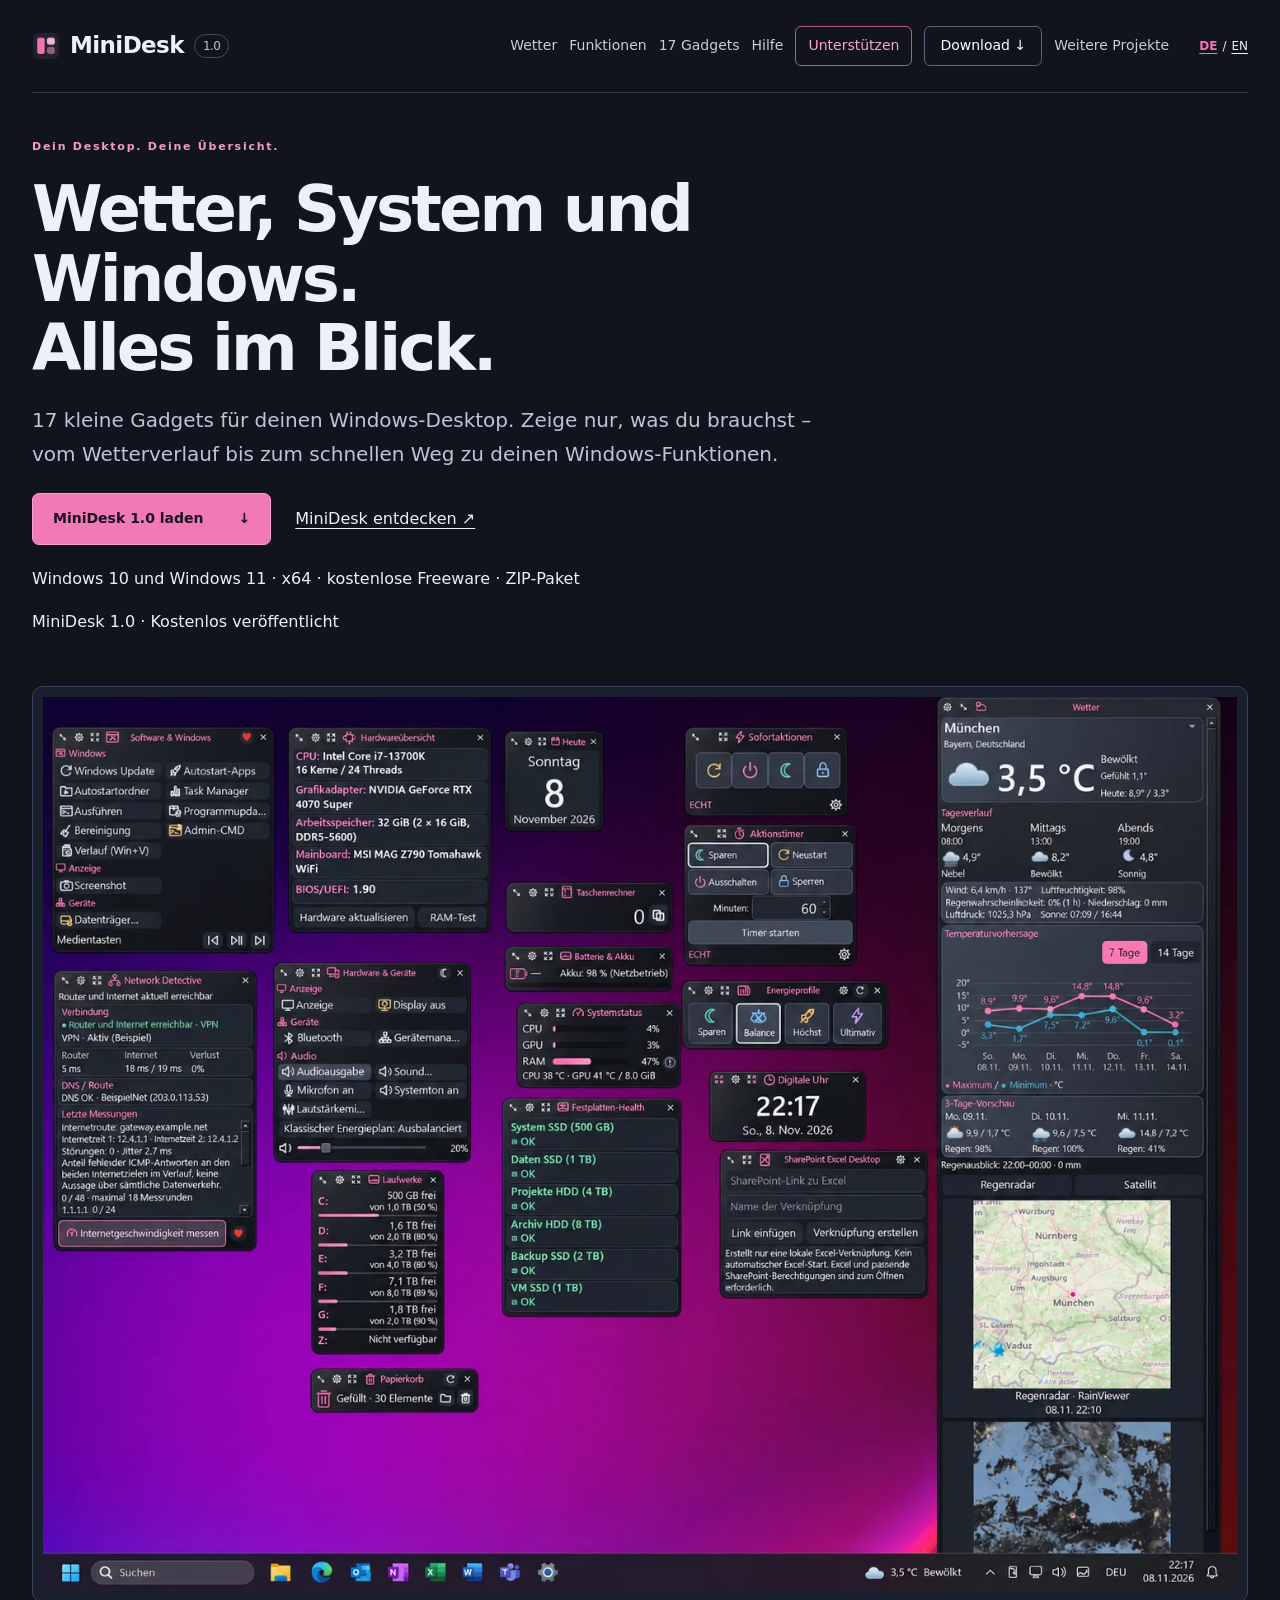
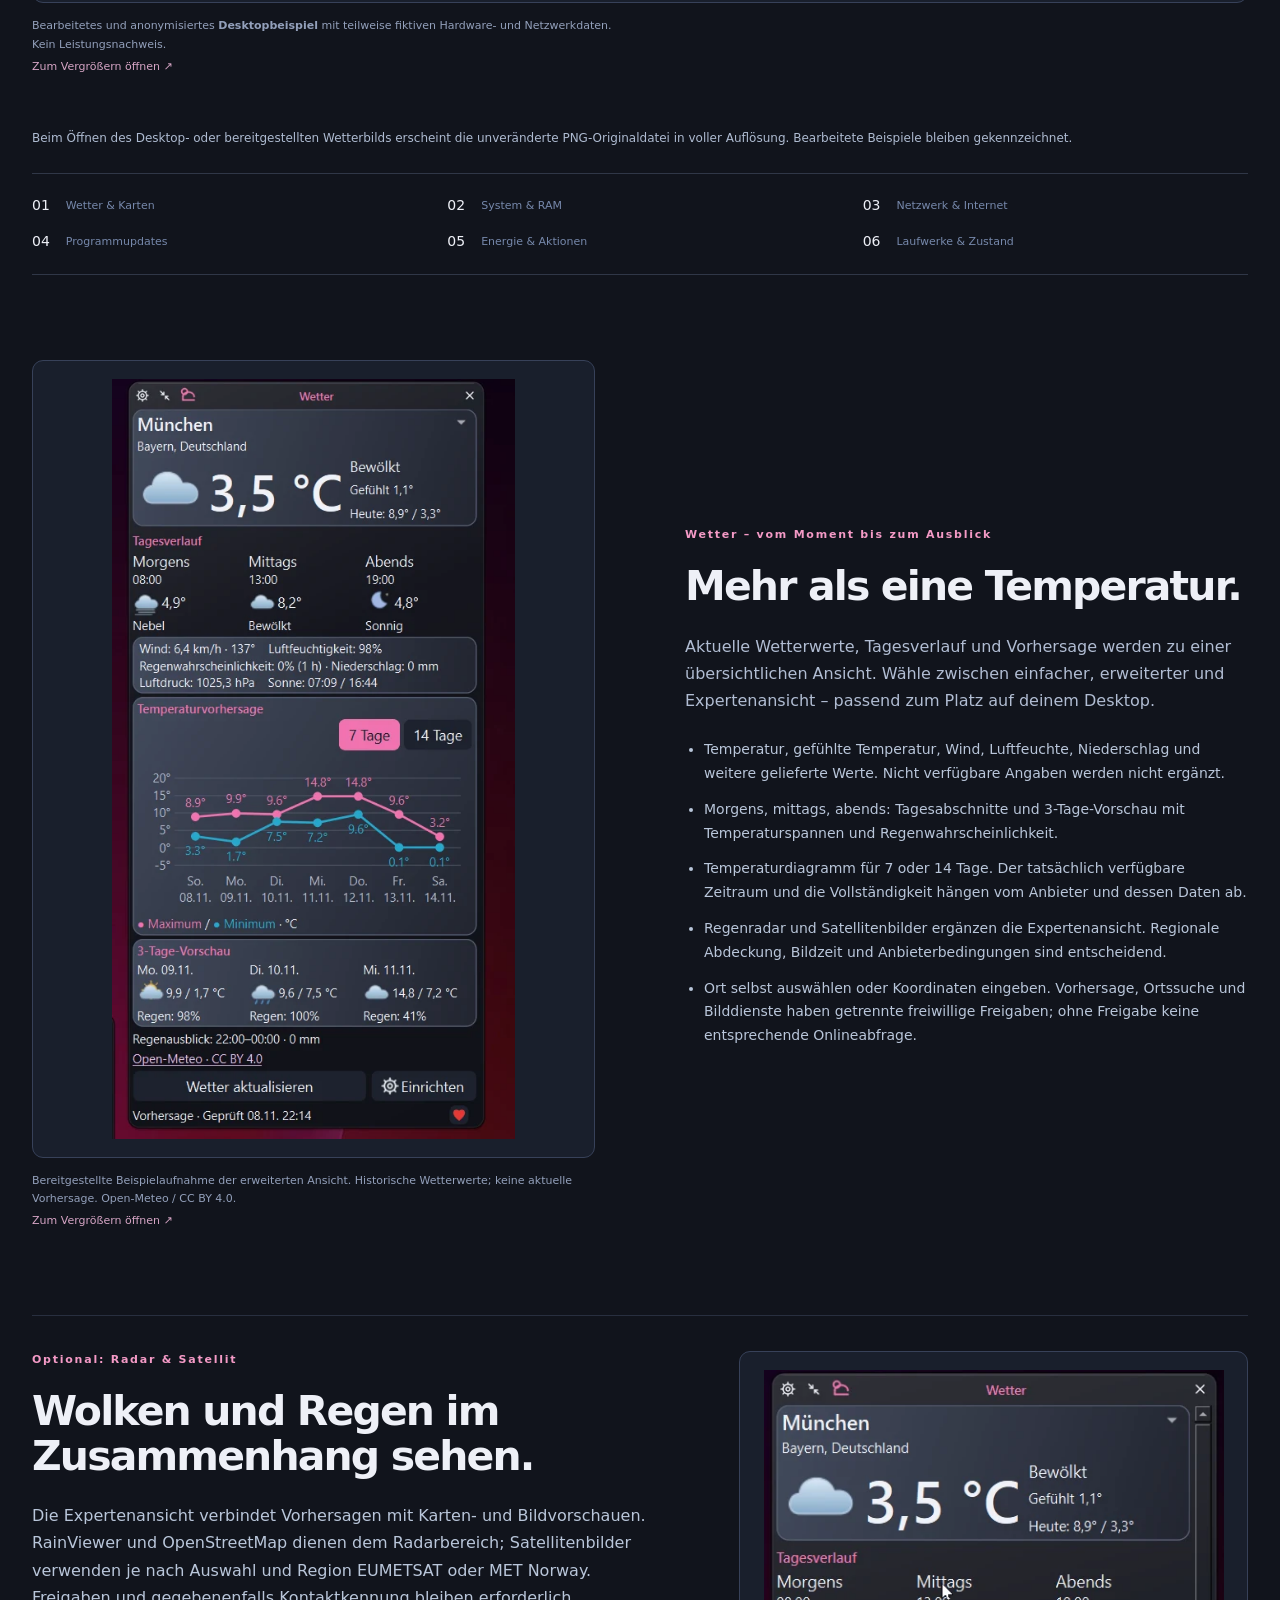
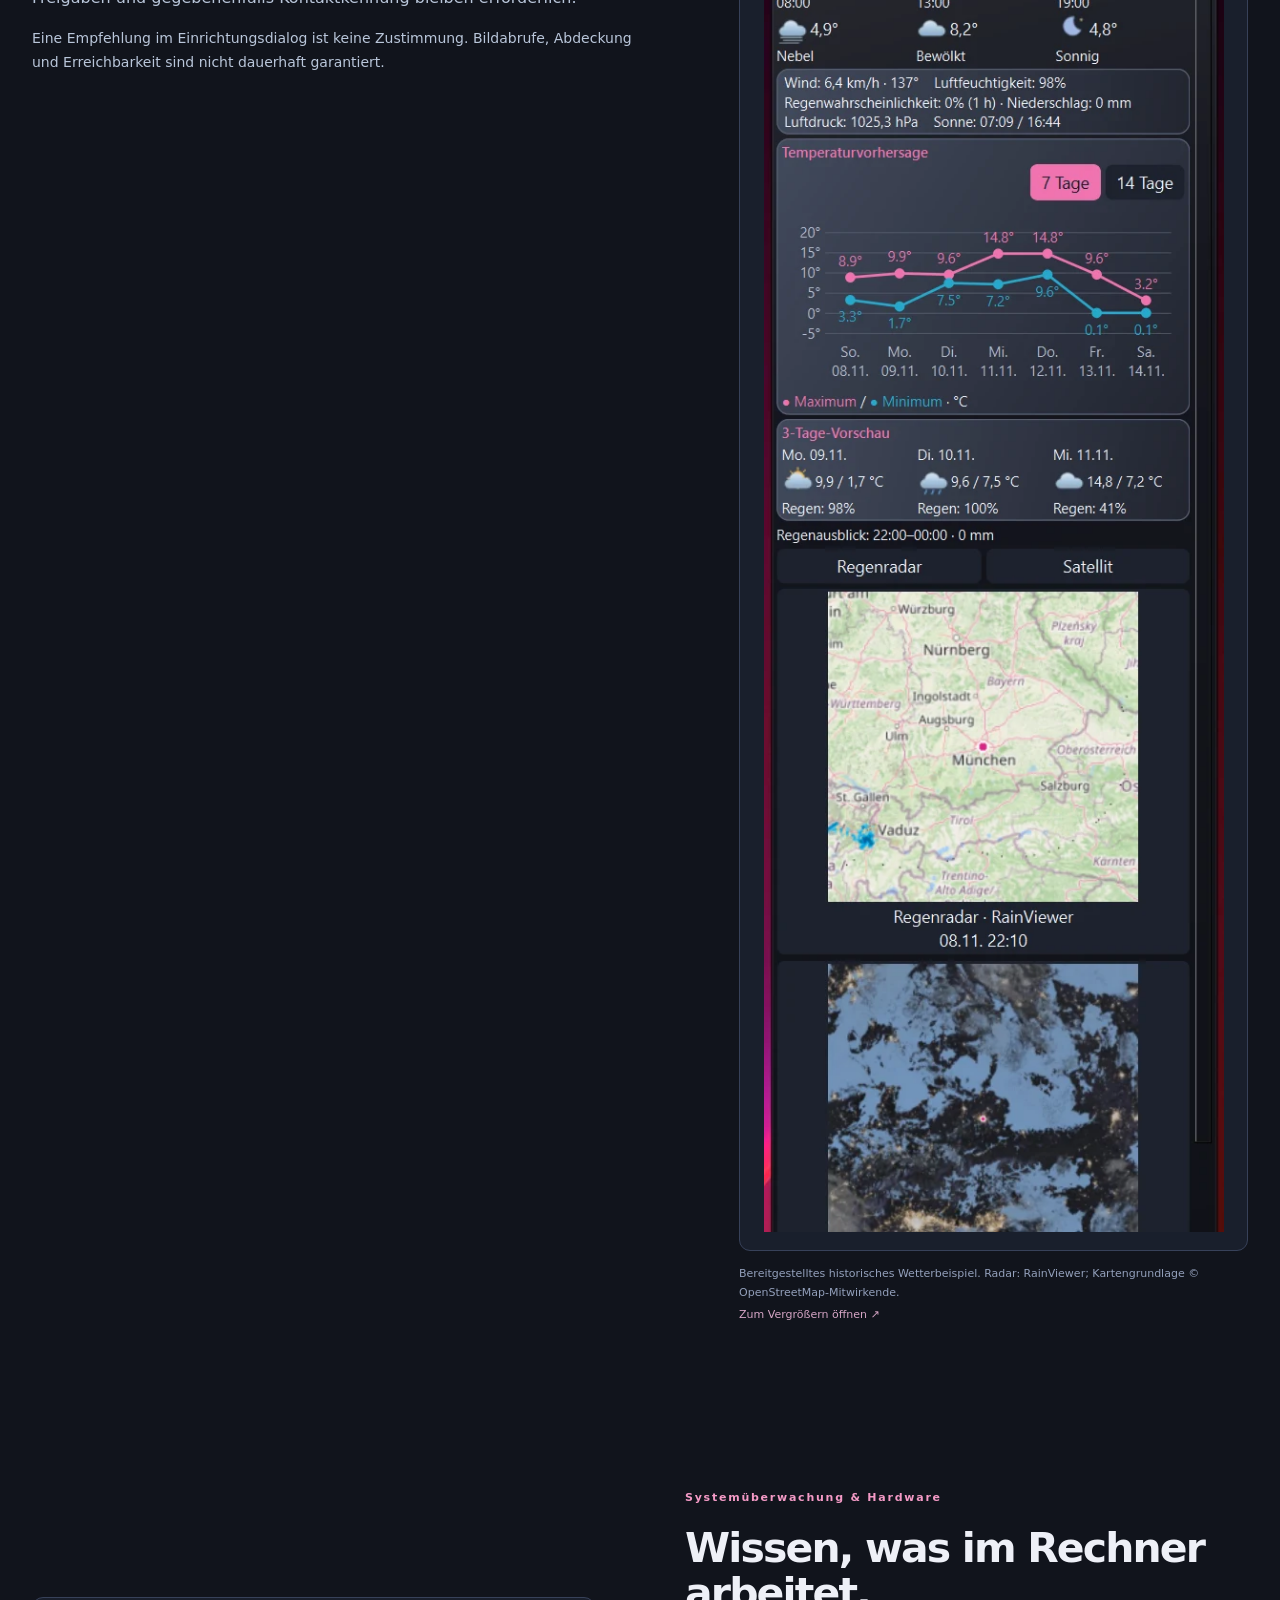
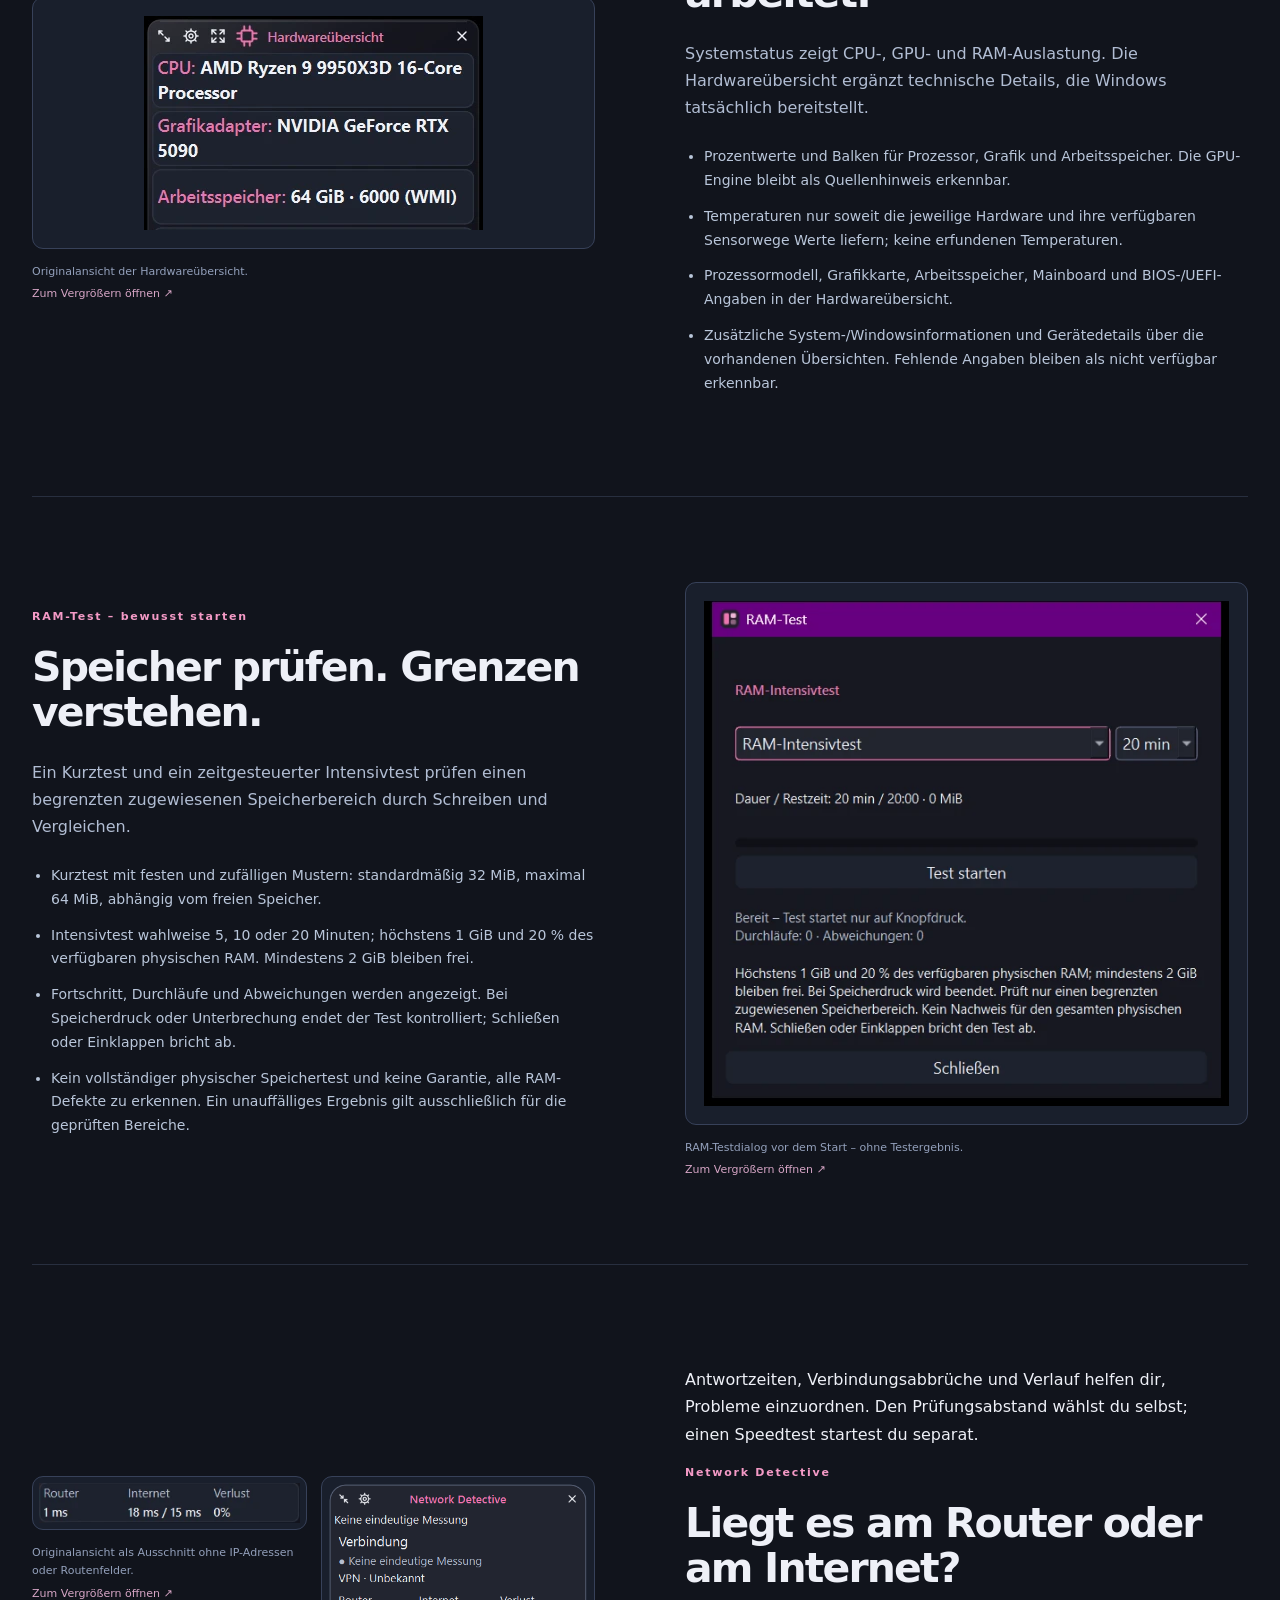
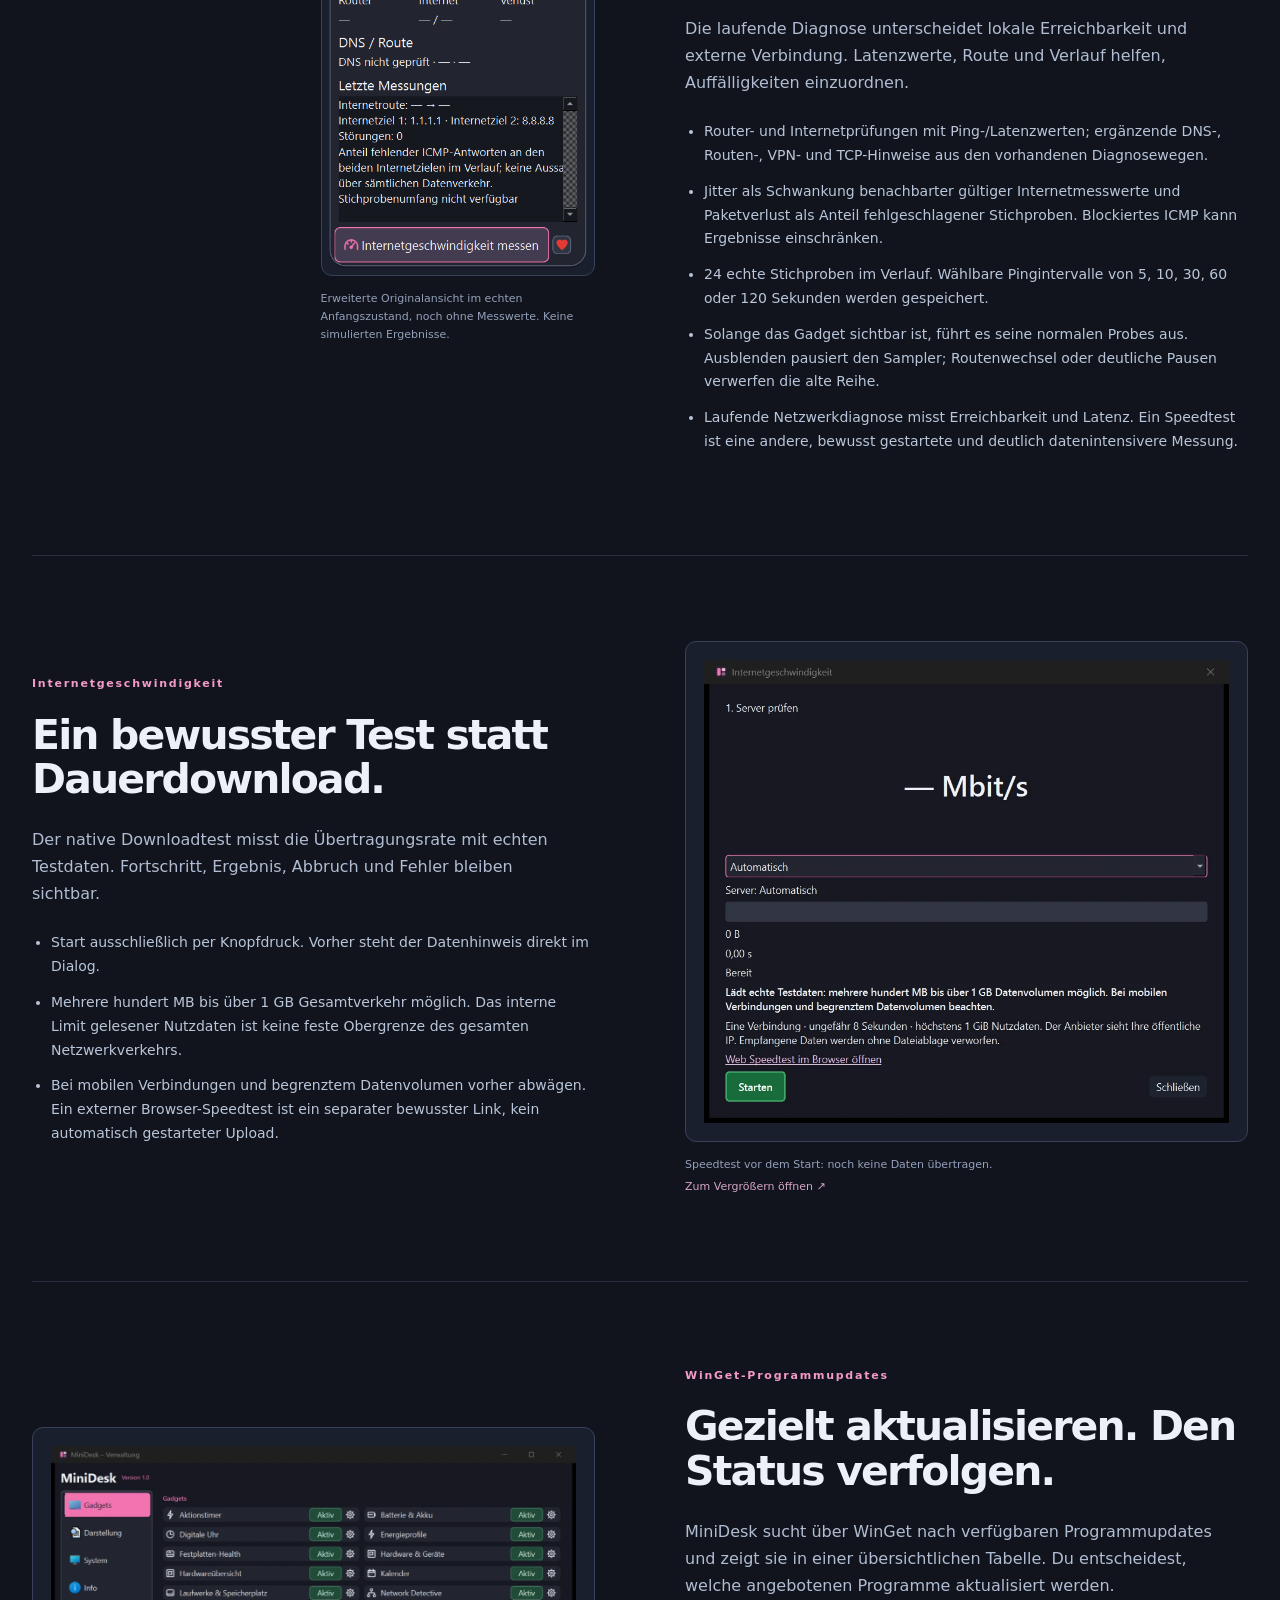
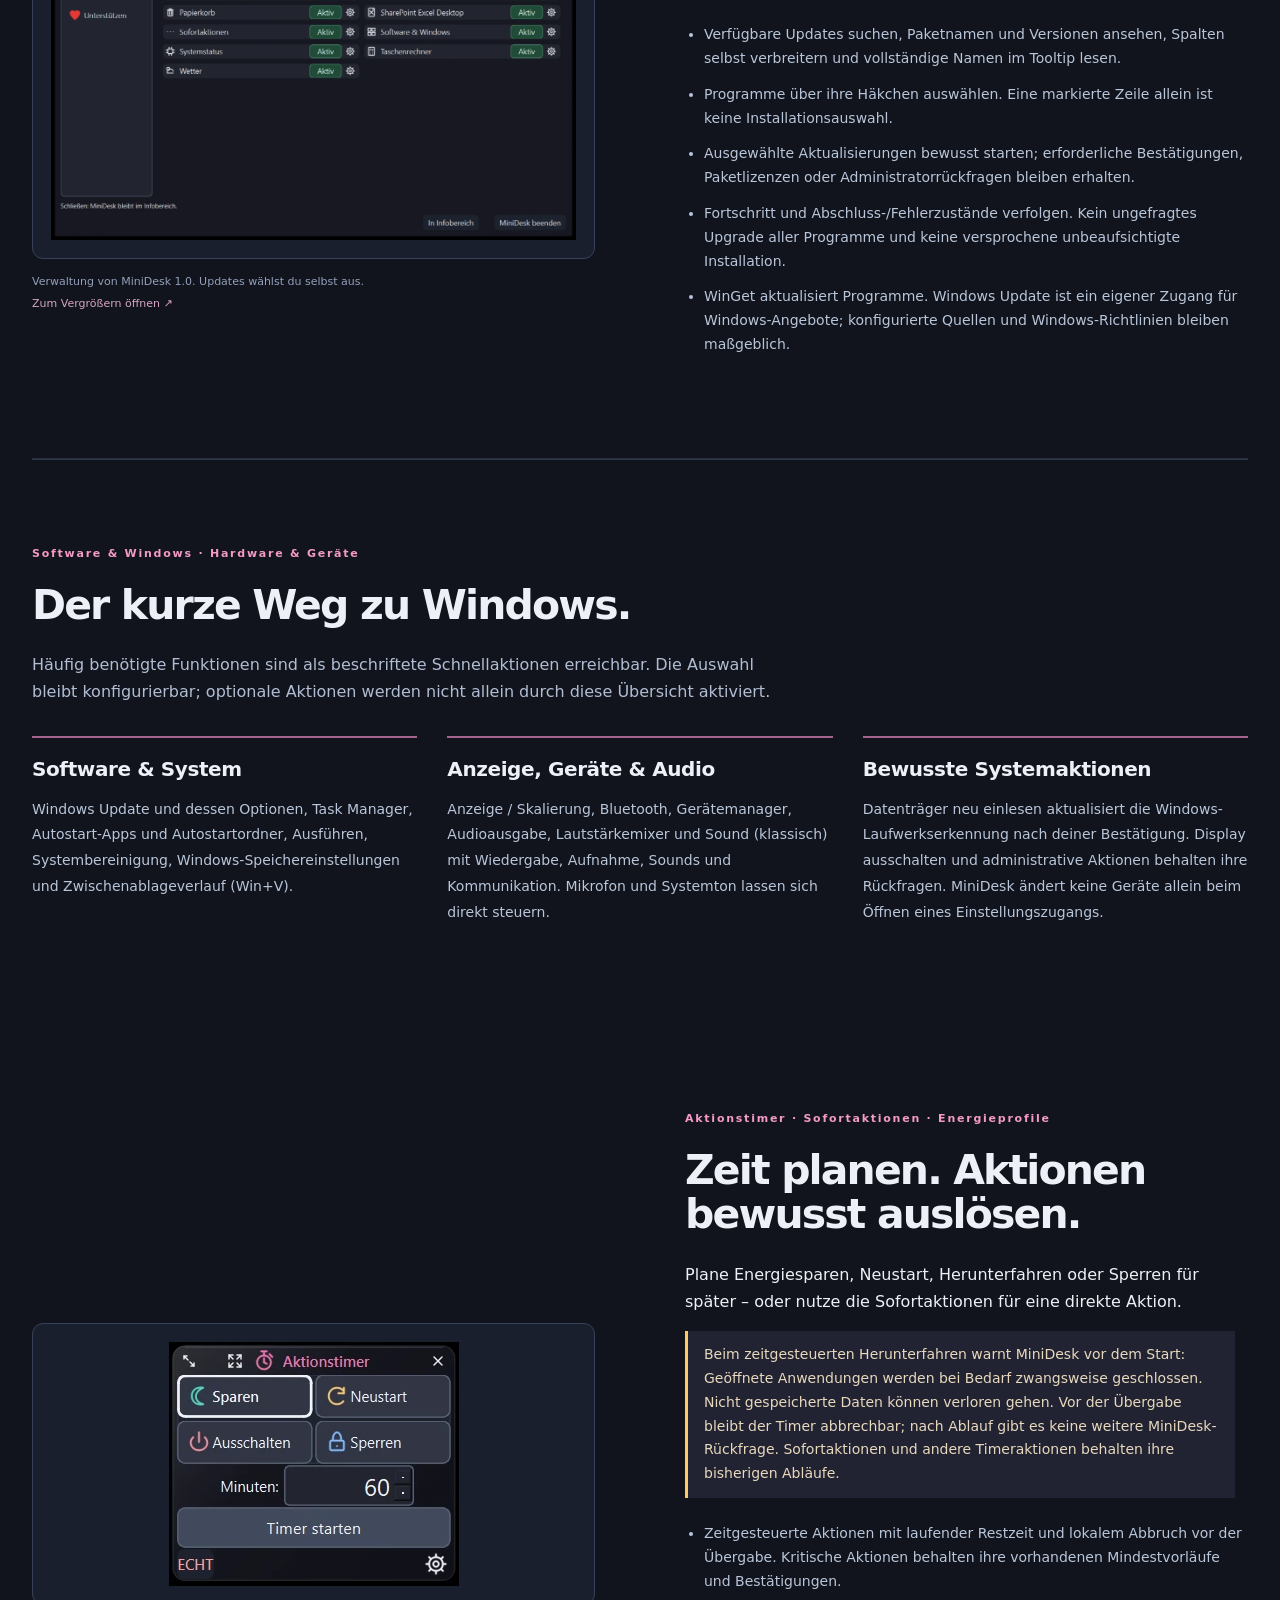
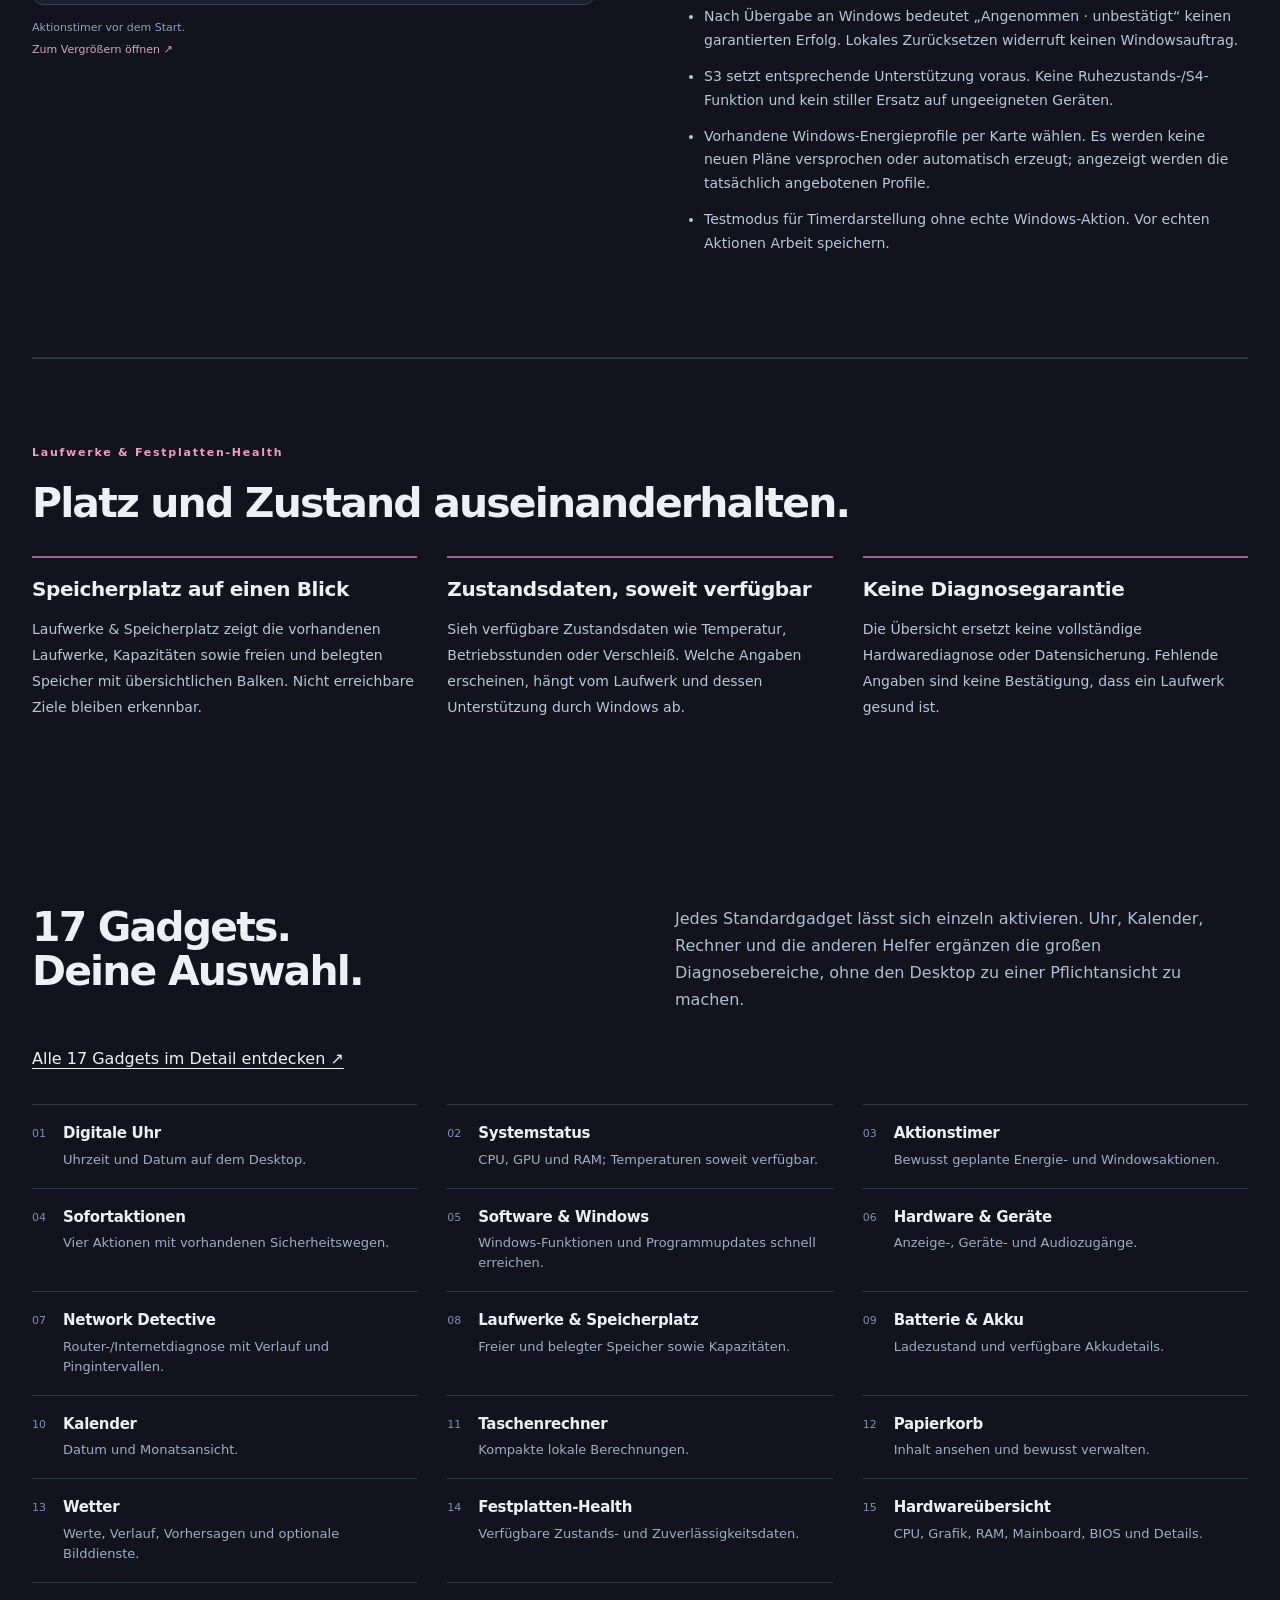
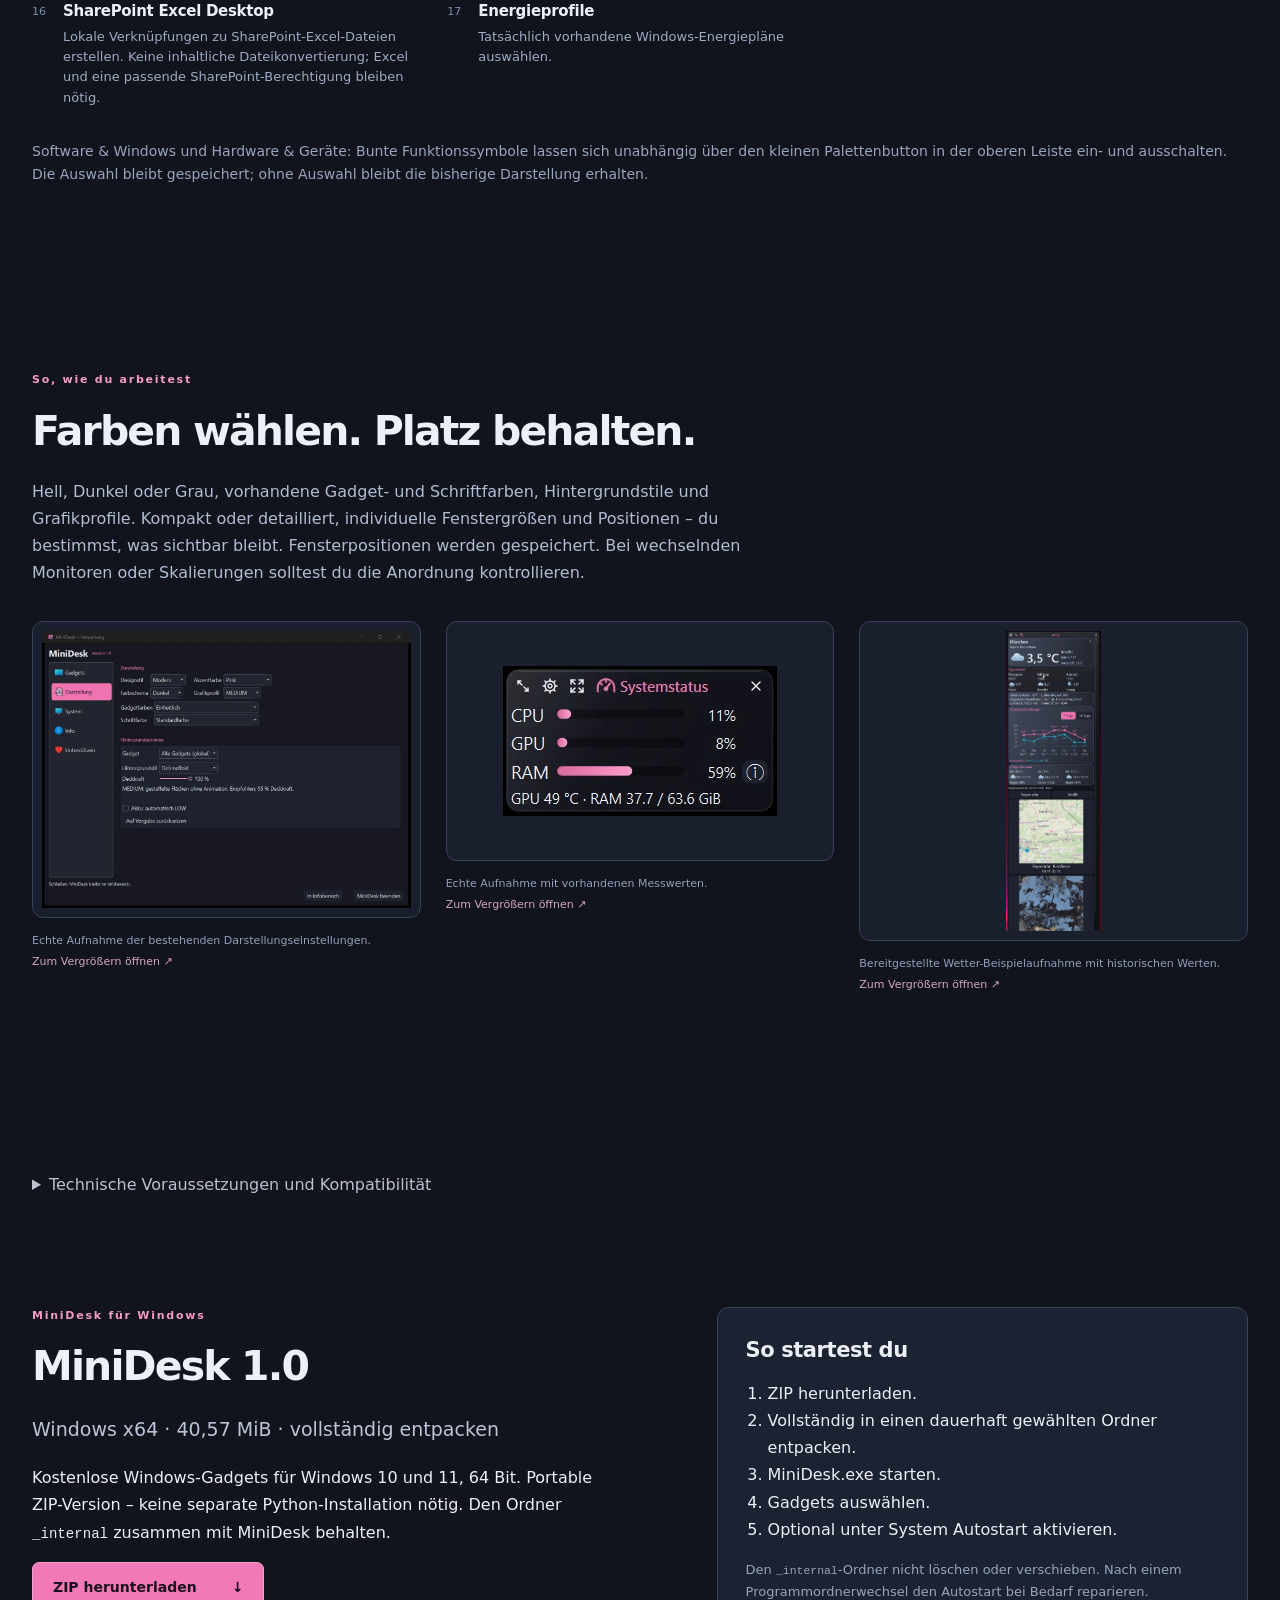
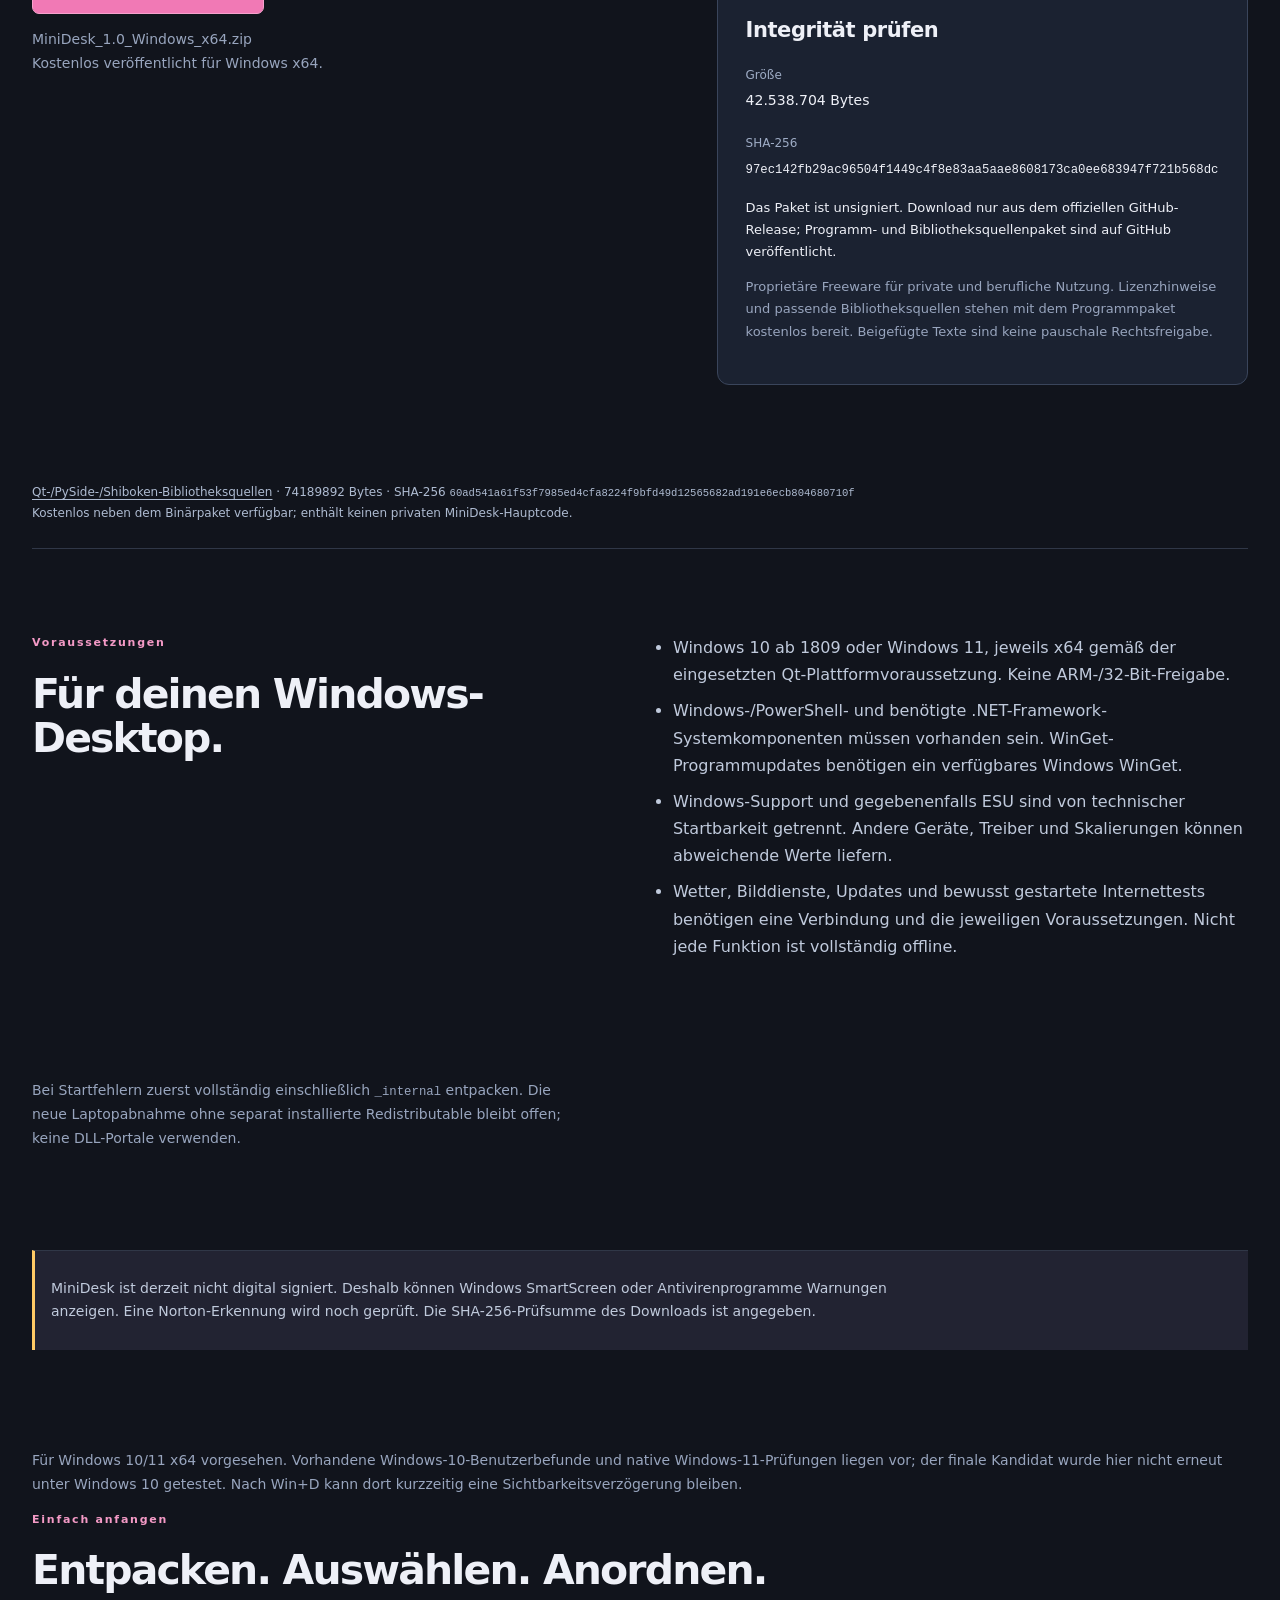
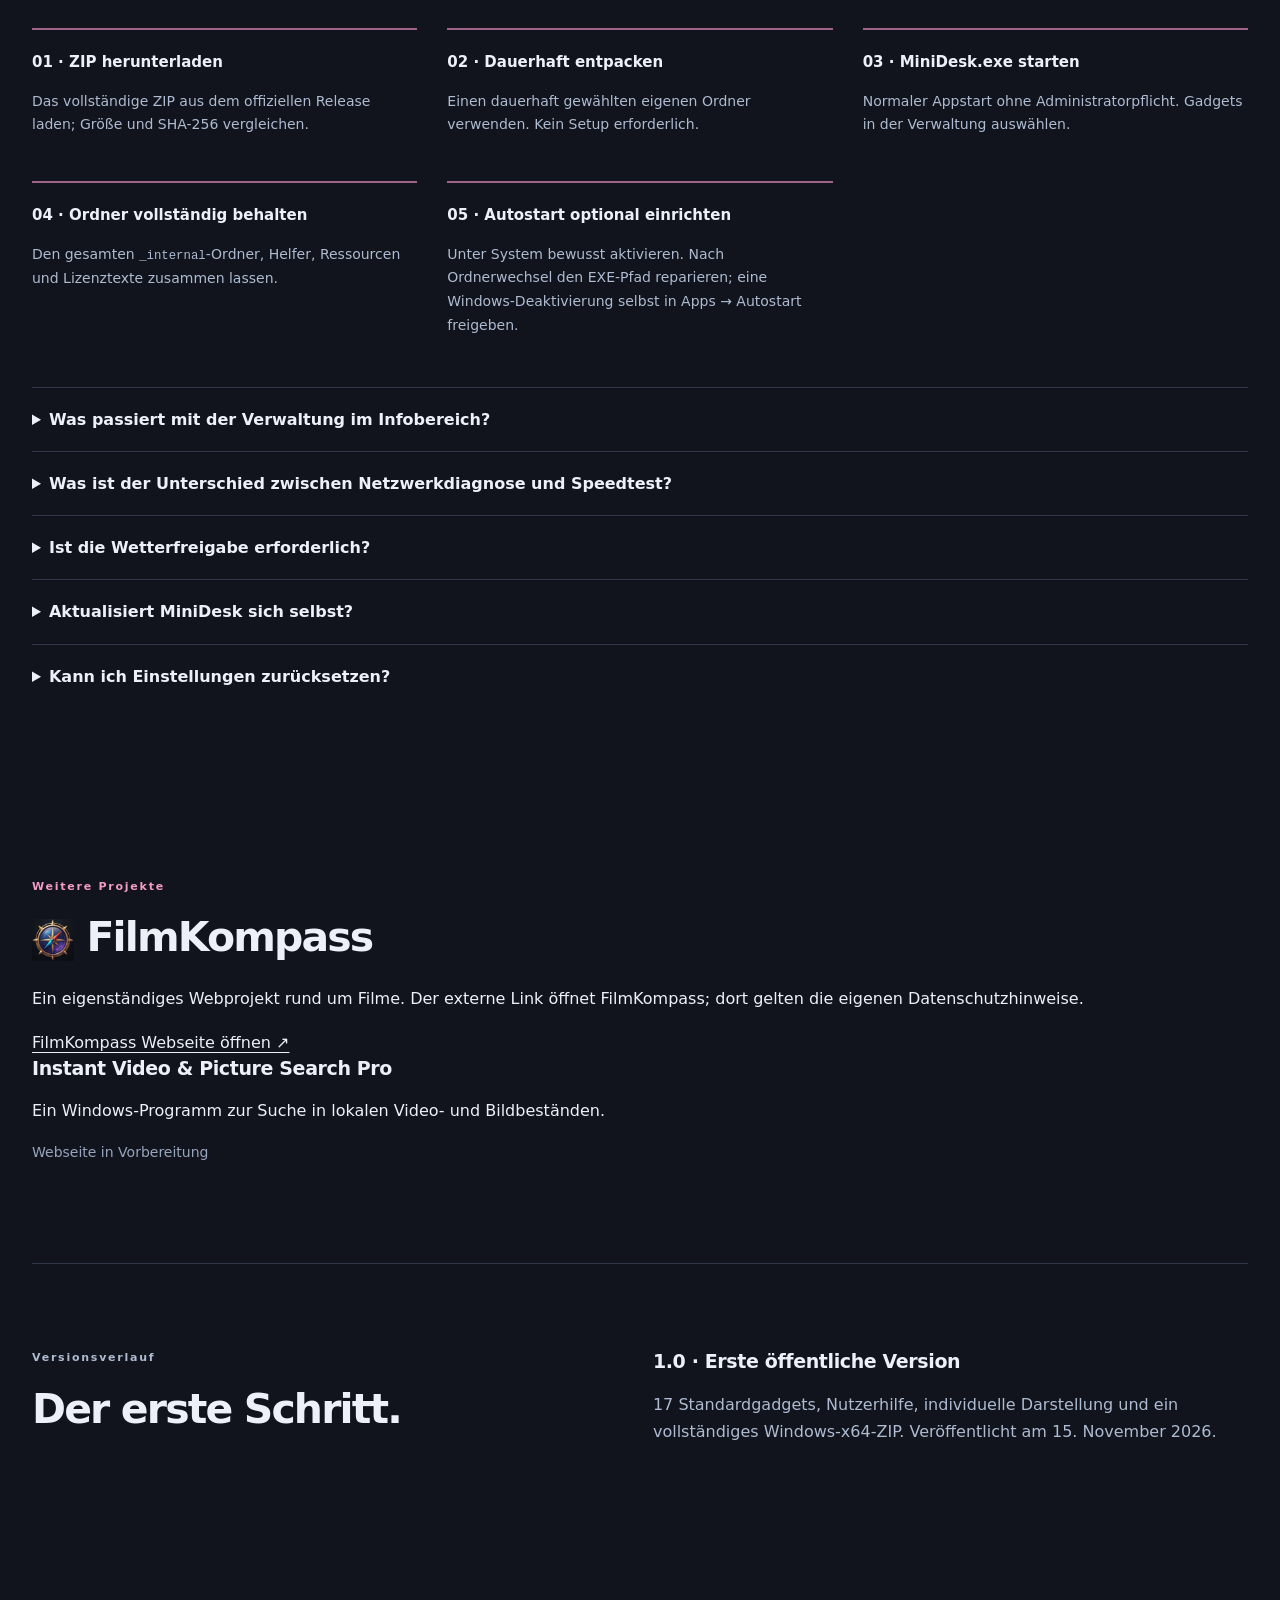
==== commit a7c05529: "Publish bilingual gadget pages, improved images and search verification" ====
--- a/index.html
+++ b/index.html
@@ -1 +1 @@
-<!doctype html><html lang="de"><head><meta charset="utf-8"><meta name="viewport" content="width=device-width,initial-scale=1"><meta name="description" content="MiniDesk 1.0: 17 Windows-Gadgets für Wetter, Systemwerte, RAM-Test, Netzwerk, Programmupdates und praktische Windows-Funktionen."><title>MiniDesk 1.0 – Wetter, System und Windows im Blick</title><link rel="icon" href="assets/favicon.ico"><link rel="stylesheet" href="style.css"><link rel="alternate" hreflang="de" href="index.html"><link rel="alternate" hreflang="en" href="en.html"><link rel="icon" href="assets/favicon.ico" type="image/x-icon"></head><body><a class="skip" href="#inhalt">Zum Inhalt</a><header class="wrap"><a class="brand" href="#"><img src="assets/favicon.ico" alt="" width="28" height="28">MiniDesk <span>1.0</span></a><nav aria-label="Hauptnavigation"><a href="#wetter">Wetter</a><a href="#funktionen">Funktionen</a><a href="#gadgets">17 Gadgets</a><a href="#hilfe">Hilfe</a><a class="nav-support" href="#support">Unterstützen</a><a class="nav-download" href="#download">Download ↓</a><a href="#projects">Weitere Projekte</a></nav><div class="language-switch" aria-label="Sprache"><a lang="de" hreflang="de" href="index.html" aria-current="page">DE</a><span aria-hidden="true"> / </span><a lang="en" hreflang="en" href="en.html">EN</a></div></header><main id="inhalt"><section class="hero compact-hero wrap"><div><p class="eyebrow">Dein Desktop. Deine Übersicht.</p><h1>Wetter, System und Windows.<br><span>Alles im Blick.</span></h1><p class="lead">17 kleine Gadgets für deinen Windows-Desktop. Zeige nur, was du brauchst – vom Wetterverlauf bis zum schnellen Weg zu deinen Windows-Funktionen.</p><div class="hero-actions"><a class="button" href="https://github.com/stigliz81/MiniDesk/releases/download/v1.0/MiniDesk_1.0_Windows_x64.zip" download>MiniDesk 1.0 laden <span>↓</span></a><a class="text-link" href="#wetter">MiniDesk entdecken ↗</a></div><p class="platform">Windows 10 und Windows 11 · x64 · kostenlose Freeware · ZIP-Paket</p><p class="status-note">MiniDesk 1.0 · Kostenlos veröffentlicht</p></div></section><section class="desktop-showcase wrap"><figure class=""><a class="zoom" href="originals/dashboard.png" target="_blank" rel="noopener" aria-label="MiniDesk mit zahlreichen Gadgets auf einem Windows-Desktop – Bild vergrößern"><img src="assets/dashboard-example.webp" alt="MiniDesk mit zahlreichen Gadgets auf einem Windows-Desktop" loading="lazy" decoding="async"></a><figcaption>Bereitgestellte, bearbeitete und anonymisierte <strong>Beispieldarstellung</strong>. Hardware- und Netzwerkdaten sind teilweise fiktiv; kein unveränderter Screenshot und kein Leistungsnachweis. <span>Zum Vergrößern öffnen ↗</span></figcaption></figure></section><p class="wrap original-note">Beim Öffnen des Desktop- oder bereitgestellten Wetterbilds erscheint die unveränderte PNG-Originaldatei in voller Auflösung. Bearbeitete Beispiele bleiben gekennzeichnet.</p><section class="benefits wrap" id="funktionen" aria-label="Funktionsbereiche"><a href="#wetter">01 <span>Wetter & Karten</span></a><a href="#system">02 <span>System & RAM</span></a><a href="#netzwerk">03 <span>Netzwerk & Internet</span></a><a href="#updates">04 <span>Programmupdates</span></a><a href="#energie">05 <span>Energie & Aktionen</span></a><a href="#speicher">06 <span>Laufwerke & Zustand</span></a></section><section class="feature wrap" id="wetter"><div class="feature-copy"><p class="eyebrow">Wetter – vom Moment bis zum Ausblick</p><h2>Mehr als eine Temperatur.</h2><p class="intro">Aktuelle Wetterwerte, Tagesverlauf und Vorhersage werden zu einer übersichtlichen Ansicht. Wähle zwischen einfacher, erweiterter und Expertenansicht – passend zum Platz auf deinem Desktop.</p><ul class="feature-points"><li>Temperatur, gefühlte Temperatur, Wind, Luftfeuchte, Niederschlag und weitere gelieferte Werte. Nicht verfügbare Angaben werden nicht ergänzt.</li><li>Morgens, mittags, abends: Tagesabschnitte und 3-Tage-Vorschau mit Temperaturspannen und Regenwahrscheinlichkeit.</li><li>Temperaturdiagramm für 7 oder 14 Tage. Der tatsächlich verfügbare Zeitraum und die Vollständigkeit hängen vom Anbieter und dessen Daten ab.</li><li>Regenradar und Satellitenbilder ergänzen die Expertenansicht. Regionale Abdeckung, Bildzeit und Anbieterbedingungen sind entscheidend.</li><li>Ort selbst auswählen oder Koordinaten eingeben. Vorhersage, Ortssuche und Bilddienste haben getrennte freiwillige Freigaben; ohne Freigabe keine entsprechende Onlineabfrage.</li></ul></div><figure class=""><a class="zoom" href="originals/weather-extended.png" target="_blank" rel="noopener" aria-label="Mehr als eine Temperatur. – Bild vergrößern"><img src="assets/weather-extended.webp" alt="Mehr als eine Temperatur." loading="lazy" decoding="async"></a><figcaption>Bereitgestellte Beispielaufnahme der erweiterten Ansicht. Historische Wetterwerte; keine aktuelle Vorhersage. Open-Meteo / CC BY 4.0. Bildprovenienz nicht unabhängig bestätigt. <span>Zum Vergrößern öffnen ↗</span></figcaption></figure></section><section class="weather-story wrap"><div><p class="eyebrow">Optional: Radar & Satellit</p><h2>Wolken und Regen im Zusammenhang sehen.</h2><p>Die Expertenansicht verbindet Vorhersagen mit Karten- und Bildvorschauen. RainViewer und OpenStreetMap dienen dem Radarbereich; Satellitenbilder verwenden je nach Auswahl und Region EUMETSAT oder MET Norway. Freigaben und gegebenenfalls Kontaktkennung bleiben erforderlich.</p><p class="muted">Eine Empfehlung im Einrichtungsdialog ist keine Zustimmung. Bildabrufe, Abdeckung und Erreichbarkeit sind nicht dauerhaft garantiert. </p></div><figure class=""><a class="zoom" href="originals/weather-expert.png" target="_blank" rel="noopener" aria-label="Wetter-Expertenansicht mit Diagramm, Regenradar und Satellitenbild – Bild vergrößern"><img src="assets/weather-expert.webp" alt="Wetter-Expertenansicht mit Diagramm, Regenradar und Satellitenbild" loading="lazy" decoding="async"></a><figcaption>Bereitgestellte Beispielaufnahme, kein eigener aktueller Liveabruf. Radar: RainViewer; Kartengrundlage © OpenStreetMap-Mitwirkende.  <span>Zum Vergrößern öffnen ↗</span></figcaption></figure></section><section class="feature wrap" id="system"><div class="feature-copy"><p class="eyebrow">Systemüberwachung & Hardware</p><h2>Wissen, was im Rechner arbeitet.</h2><p class="intro">Systemstatus zeigt CPU-, GPU- und RAM-Auslastung. Die Hardwareübersicht ergänzt technische Details, die Windows tatsächlich bereitstellt.</p><ul class="feature-points"><li>Prozentwerte und Balken für Prozessor, Grafik und Arbeitsspeicher. Die GPU-Engine bleibt als Quellenhinweis erkennbar.</li><li>Temperaturen nur soweit die jeweilige Hardware und ihre verfügbaren Sensorwege Werte liefern; keine erfundenen Temperaturen.</li><li>Prozessormodell, Grafikkarte, Arbeitsspeicher, Mainboard und BIOS-/UEFI-Angaben in der Hardwareübersicht.</li><li>Zusätzliche System-/Windowsinformationen und Gerätedetails über die vorhandenen Übersichten. Fehlende Angaben bleiben als nicht verfügbar erkennbar.</li></ul></div><figure class=""><a class="zoom" href="assets/hardware.webp" target="_blank" rel="noopener" aria-label="Wissen, was im Rechner arbeitet. – Bild vergrößern"><img src="assets/hardware.webp" alt="Wissen, was im Rechner arbeitet." loading="lazy" decoding="async"></a><figcaption>Originalaufnahme aus MiniDesk 1.0, Ausschnitt ohne Serien-/BIOSdetails. Gezeigte Hardware ist ein Testsystem, keine Mindestanforderung. <span>Zum Vergrößern öffnen ↗</span></figcaption></figure></section><section class="feature wrap" id="ram"><div class="feature-copy"><p class="eyebrow">RAM-Test – bewusst starten</p><h2>Speicher prüfen. Grenzen verstehen.</h2><p class="intro">Ein Kurztest und ein zeitgesteuerter Intensivtest prüfen einen begrenzten zugewiesenen Speicherbereich durch Schreiben und Vergleichen.</p><ul class="feature-points"><li>Kurztest mit festen und zufälligen Mustern: standardmäßig 32 MiB, maximal 64 MiB, abhängig vom freien Speicher.</li><li>Intensivtest wahlweise 5, 10 oder 20 Minuten; höchstens 1 GiB und 20 % des verfügbaren physischen RAM. Mindestens 2 GiB bleiben frei.</li><li>Fortschritt, Durchläufe und Abweichungen werden angezeigt. Bei Speicherdruck oder Unterbrechung endet der Test kontrolliert; Schließen oder Einklappen bricht ab.</li><li>Kein vollständiger physischer Speichertest und keine Garantie, alle RAM-Defekte zu erkennen. Ein unauffälliges Ergebnis gilt ausschließlich für die geprüften Bereiche.</li></ul></div><figure class=""><a class="zoom" href="assets/ram.webp" target="_blank" rel="noopener" aria-label="Speicher prüfen. Grenzen verstehen. – Bild vergrößern"><img src="assets/ram.webp" alt="Speicher prüfen. Grenzen verstehen." loading="lazy" decoding="async"></a><figcaption>Originaldialog, vor dem Start aufgenommen. Kein Testlauf und kein Messerfolg dargestellt. <span>Zum Vergrößern öffnen ↗</span></figcaption></figure></section><section class="feature wrap" id="netzwerk"><div class="feature-copy"><p class="network-highlight">Laufende Pingüberwachung im sichtbaren Gadget: Messintervall 5 / 10 / 30 / 60 / 120 Sekunden, Latenz, Jitter, Stichprobenverlust, Verlauf sowie Router-/Internetstatus. Die vorhandenen Internetziele sind fest vorgegeben; keine beliebige Zielliste. Speedtest separat.</p><p class="eyebrow">Network Detective</p><h2>Liegt es am Router oder am Internet?</h2><p class="intro">Die laufende Diagnose unterscheidet lokale Erreichbarkeit und externe Verbindung. Latenzwerte, Route und Verlauf helfen, Auffälligkeiten einzuordnen.</p><ul class="feature-points"><li>Router- und Internetprüfungen mit Ping-/Latenzwerten; ergänzende DNS-, Routen-, VPN- und TCP-Hinweise aus den vorhandenen Diagnosewegen.</li><li>Jitter als Schwankung benachbarter gültiger Internetmesswerte und Paketverlust als Anteil fehlgeschlagener Stichproben. Blockiertes ICMP kann Ergebnisse einschränken.</li><li>24 echte Stichproben im Verlauf. Wählbare Pingintervalle von 5, 10, 30, 60 oder 120 Sekunden werden gespeichert.</li><li>Solange das Gadget sichtbar ist, führt es seine normalen Probes aus. Ausblenden pausiert den Sampler; Routenwechsel oder deutliche Pausen verwerfen die alte Reihe.</li><li>Laufende Netzwerkdiagnose misst Erreichbarkeit und Latenz. Ein Speedtest ist eine andere, bewusst gestartete und deutlich datenintensivere Messung.</li></ul></div><div class="network-pictures"><figure class=""><a class="zoom" href="assets/network.webp" target="_blank" rel="noopener" aria-label="Liegt es am Router oder am Internet? – Bild vergrößern"><img src="assets/network.webp" alt="Liegt es am Router oder am Internet?" loading="lazy" decoding="async"></a><figcaption>Originalaufnahme als enger Ausschnitt ohne IP-Adressen oder Routenfelder. Stichproben sind keine Zusage für eine andere Verbindung. <span>Zum Vergrößern öffnen ↗</span></figcaption></figure><figure><a class="zoom" href="originals/network-details.png" target="_blank" rel="noopener"><img src="originals/network-details.png" alt="Network Detective – Details" loading="lazy"></a><figcaption>Erweiterte Originalansicht im echten Anfangszustand, noch ohne Messwerte. Keine simulierten Ergebnisse.</figcaption></figure></div></section><section class="feature wrap" id="speedtest"><div class="feature-copy"><p class="eyebrow">Internetgeschwindigkeit</p><h2>Ein bewusster Test statt Dauerdownload.</h2><p class="intro">Der native Downloadtest misst die Übertragungsrate mit echten Testdaten. Fortschritt, Ergebnis, Abbruch und Fehler bleiben sichtbar.</p><ul class="feature-points"><li>Start ausschließlich per Knopfdruck. Vorher steht der Datenhinweis direkt im Dialog.</li><li>Mehrere hundert MB bis über 1 GB Gesamtverkehr möglich. Das interne Limit gelesener Nutzdaten ist keine feste Obergrenze des gesamten Netzwerkverkehrs.</li><li>Bei mobilen Verbindungen und begrenztem Datenvolumen vorher abwägen. Ein externer Browser-Speedtest ist ein separater bewusster Link, kein automatisch gestarteter Upload.</li></ul></div><figure class=""><a class="zoom" href="assets/speed.webp" target="_blank" rel="noopener" aria-label="Ein bewusster Test statt Dauerdownload. – Bild vergrößern"><img src="assets/speed.webp" alt="Ein bewusster Test statt Dauerdownload." loading="lazy" decoding="async"></a><figcaption>Originaloberfläche im ungestarteten Zustand: 0 B. Kein Durchsatzwert erfunden. <span>Zum Vergrößern öffnen ↗</span></figcaption></figure></section><section class="feature wrap" id="updates"><div class="feature-copy"><p class="eyebrow">WinGet-Programmupdates</p><h2>Gezielt aktualisieren. Den Status verfolgen.</h2><p class="intro">MiniDesk sucht über WinGet nach verfügbaren Programmupdates und zeigt sie in einer übersichtlichen Tabelle. Du entscheidest, welche angebotenen Programme aktualisiert werden.</p><ul class="feature-points"><li>Verfügbare Updates suchen, Paketnamen und Versionen ansehen, Spalten selbst verbreitern und vollständige Namen im Tooltip lesen.</li><li>Programme über ihre Häkchen auswählen. Eine markierte Zeile allein ist keine Installationsauswahl.</li><li>Ausgewählte Aktualisierungen bewusst starten; erforderliche Bestätigungen, Paketlizenzen oder Administratorrückfragen bleiben erhalten.</li><li>Fortschritt und Abschluss-/Fehlerzustände verfolgen. Kein ungefragtes Upgrade aller Programme und keine versprochene unbeaufsichtigte Installation.</li><li>WinGet aktualisiert Programme. Windows Update ist ein eigener Zugang für Windows-Angebote; konfigurierte Quellen und Windows-Richtlinien bleiben maßgeblich.</li></ul></div><figure class=""><a class="zoom" href="assets/manager.webp" target="_blank" rel="noopener" aria-label="Gezielt aktualisieren. Den Status verfolgen. – Bild vergrößern"><img src="assets/manager.webp" alt="Gezielt aktualisieren. Den Status verfolgen." loading="lazy" decoding="async"></a><figcaption>Originalverwaltung der Version 1.0. Die Beschreibung erläutert den vorhandenen Updateablauf; es wird keine Installation für diese Seite ausgeführt. <span>Zum Vergrößern öffnen ↗</span></figcaption></figure></section><section class="section wrap windows-section" id="windows"><p class="eyebrow">Software & Windows · Hardware & Geräte</p><h2>Der kurze Weg zu Windows.</h2><p class="intro">Häufig benötigte Funktionen sind als beschriftete Schnellaktionen erreichbar. Die Auswahl bleibt konfigurierbar; optionale Aktionen werden nicht allein durch diese Übersicht aktiviert.</p><div class="action-groups"><article><h3>Software & System</h3><p>Windows Update und dessen Optionen, Task Manager, Autostart-Apps und Autostartordner, Ausführen, Systembereinigung, Windows-Speichereinstellungen und Zwischenablageverlauf (Win+V).</p></article><article><h3>Anzeige, Geräte & Audio</h3><p>Anzeige / Skalierung, Bluetooth, Gerätemanager, Audioausgabe, Lautstärkemixer und Sound (klassisch) mit Wiedergabe, Aufnahme, Sounds und Kommunikation. Mikrofon- und Systemtonsteuerung verwenden die vorhandenen Zustandswege.</p></article><article><h3>Bewusste Systemaktionen</h3><p>Datenträger neu einlesen startet den vorhandenen bestätigten Rescan, keine neue Datenträgerverwaltung. Display ausschalten und administrative Aktionen behalten ihre Rückfragen. MiniDesk ändert keine Geräte allein beim Öffnen eines Einstellungszugangs.</p></article></div></section><section class="feature wrap" id="energie"><div class="feature-copy"><p class="eyebrow">Aktionstimer · Sofortaktionen · Energieprofile</p><h2>Zeit planen. Aktionen bewusst auslösen.</h2><p class="intro">Vier vorhandene Aktionen: Energiesparen (klassisches S3), Neustart, Herunterfahren und Sperren. Der Aktionstimer verwendet eine gemeinsame Minuten-/Restzeitfläche; Sofortaktionen behalten ihren Sicherheitsvorlauf.</p><p class="release-warning">Beim zeitgesteuerten Herunterfahren warnt MiniDesk vor dem Start: Geöffnete Anwendungen werden bei Bedarf zwangsweise geschlossen. Nicht gespeicherte Daten können verloren gehen. Vor der Übergabe bleibt der Timer abbrechbar; nach Ablauf gibt es keine weitere MiniDesk-Rückfrage. Sofortaktionen und andere Timeraktionen behalten ihre bisherigen Abläufe.</p><ul class="feature-points"><li>Zeitgesteuerte Aktionen mit laufender Restzeit und lokalem Abbruch vor der Übergabe. Kritische Aktionen behalten ihre vorhandenen Mindestvorläufe und Bestätigungen.</li><li>Nach Übergabe an Windows bedeutet „Angenommen · unbestätigt“ keinen garantierten Erfolg. Lokales Zurücksetzen widerruft keinen Windowsauftrag.</li><li>S3 setzt entsprechende Unterstützung voraus. Keine Ruhezustands-/S4-Funktion und kein stiller Ersatz auf ungeeigneten Geräten.</li><li>Vorhandene Windows-Energieprofile per Karte wählen. Es werden keine neuen Pläne versprochen oder automatisch erzeugt; angezeigt werden die tatsächlich angebotenen Profile.</li><li>Testmodus für Timerdarstellung ohne echte Windows-Aktion. Vor echten Aktionen Arbeit speichern.</li></ul></div><figure class=""><a class="zoom" href="assets/timer.webp" target="_blank" rel="noopener" aria-label="Zeit planen. Aktionen bewusst auslösen. – Bild vergrößern"><img src="assets/timer.webp" alt="Zeit planen. Aktionen bewusst auslösen." loading="lazy" decoding="async"></a><figcaption>Originalaufnahme im inaktiven Zustand. Kein Timer und keine Energieaktion für diese Seite gestartet. <span>Zum Vergrößern öffnen ↗</span></figcaption></figure></section><section class="section wrap storage-section" id="speicher"><p class="eyebrow">Laufwerke & Festplatten-Health</p><h2>Platz und Zustand auseinanderhalten.</h2><div class="action-groups"><article><h3>Speicherplatz auf einen Blick</h3><p>Laufwerke & Speicherplatz zeigt die vorhandenen Laufwerke, Kapazitäten sowie freien und belegten Speicher mit übersichtlichen Balken. Nicht erreichbare Ziele bleiben erkennbar.</p></article><article><h3>Zustandsdaten, soweit verfügbar</h3><p>Festplatten-Health zeigt die von Windows bereitgestellten Gesundheits-/Statusdaten sowie verfügbare Zuverlässigkeits- bzw. SMART-nahe Angaben, etwa Temperatur, Betriebsstunden, SSD-Verschleiß und Fehlerzähler. Adapter, Treiber und Datenträger entscheiden über die Verfügbarkeit.</p></article><article><h3>Keine Diagnosegarantie</h3><p>MiniDesk bietet keine vollständige ATA-SMART-Rohattributtabelle und keinen garantierten Defektausschluss. „Nicht verfügbar“ wird nicht zu „gesund“ umgedeutet. Die separate Aktion „Datenträger neu einlesen“ aktualisiert Windows’ Erkennung mit vorhandener Rückfrage.</p></article></div></section><section class="section wrap" id="gadgets"><div class="heading-row"><h2>17 Gadgets.<br>Deine Auswahl.</h2><p class="intro">Jedes Standardgadget lässt sich einzeln aktivieren. Uhr, Kalender, Rechner und die anderen Helfer ergänzen die großen Diagnosebereiche, ohne den Desktop zu einer Pflichtansicht zu machen.</p></div><ol class="gadget-list"><li><span>01</span><div><h3>Digitale Uhr</h3><p>Uhrzeit und Datum auf dem Desktop.</p></div></li><li><span>02</span><div><h3>Systemstatus</h3><p>CPU, GPU und RAM; Temperaturen soweit verfügbar.</p></div></li><li><span>03</span><div><h3>Aktionstimer</h3><p>Bewusst geplante Energie- und Windowsaktionen.</p></div></li><li><span>04</span><div><h3>Sofortaktionen</h3><p>Vier Aktionen mit vorhandenen Sicherheitswegen.</p></div></li><li><span>05</span><div><h3>Software & Windows</h3><p>Windows-Funktionen und Programmupdates schnell erreichen.</p></div></li><li><span>06</span><div><h3>Hardware & Geräte</h3><p>Anzeige-, Geräte- und Audiozugänge.</p></div></li><li><span>07</span><div><h3>Network Detective</h3><p>Router-/Internetdiagnose mit Verlauf und Pingintervallen.</p></div></li><li><span>08</span><div><h3>Laufwerke & Speicherplatz</h3><p>Freier und belegter Speicher sowie Kapazitäten.</p></div></li><li><span>09</span><div><h3>Batterie & Akku</h3><p>Ladezustand und verfügbare Akkudetails.</p></div></li><li><span>10</span><div><h3>Kalender</h3><p>Datum und Monatsansicht.</p></div></li><li><span>11</span><div><h3>Taschenrechner</h3><p>Kompakte lokale Berechnungen.</p></div></li><li><span>12</span><div><h3>Papierkorb</h3><p>Inhalt ansehen und bewusst verwalten.</p></div></li><li><span>13</span><div><h3>Wetter</h3><p>Werte, Verlauf, Vorhersagen und optionale Bilddienste.</p></div></li><li><span>14</span><div><h3>Festplatten-Health</h3><p>Verfügbare Zustands- und Zuverlässigkeitsdaten.</p></div></li><li><span>15</span><div><h3>Hardwareübersicht</h3><p>CPU, Grafik, RAM, Mainboard, BIOS und Details.</p></div></li><li><span>16</span><div><h3>SharePoint Excel Desktop</h3><p>Lokale Verknüpfungen zu SharePoint-Excel-Dateien erstellen. Keine inhaltliche Dateikonvertierung; Excel und eine passende SharePoint-Berechtigung bleiben nötig.</p></div></li><li><span>17</span><div><h3>Energieprofile</h3><p>Tatsächlich vorhandene Windows-Energiepläne auswählen.</p></div></li></ol><p class="muted">Software &amp; Windows und Hardware &amp; Geräte: Bunte Funktionssymbole lassen sich unabhängig über den kleinen Palettenbutton in der oberen Leiste ein- und ausschalten. Die Auswahl bleibt gespeichert; ohne Auswahl bleibt die bisherige Darstellung erhalten.</p></section><section class="section wrap" id="darstellung"><p class="eyebrow">So, wie du arbeitest</p><h2>Farben wählen. Platz behalten.</h2><p class="intro">Hell, Dunkel oder Grau, vorhandene Gadget- und Schriftfarben, Hintergrundstile und Grafikprofile. Kompakt oder detailliert, individuelle Fenstergrößen und Positionen – du bestimmst, was sichtbar bleibt. Monitorziele und erreichbare Fallbacks unterstützen wechselnde Arbeitsflächen; die eigene Monitor-/DPI-Abnahme bleibt sinnvoll.</p><div class="gallery"><figure class=""><a class="zoom" href="assets/design.webp" target="_blank" rel="noopener" aria-label="Gestaltungseinstellungen in MiniDesk 1.0 – Bild vergrößern"><img src="assets/design.webp" alt="Gestaltungseinstellungen in MiniDesk 1.0" loading="lazy" decoding="async"></a><figcaption>Echte Aufnahme der bestehenden Darstellungseinstellungen. <span>Zum Vergrößern öffnen ↗</span></figcaption></figure><figure class=""><a class="zoom" href="assets/system.webp" target="_blank" rel="noopener" aria-label="Kompakter Systemstatus – Bild vergrößern"><img src="assets/system.webp" alt="Kompakter Systemstatus" loading="lazy" decoding="async"></a><figcaption>Echte Aufnahme mit vorhandenen Messwerten. <span>Zum Vergrößern öffnen ↗</span></figcaption></figure><figure class=""><a class="zoom" href="originals/weather-expert.png" target="_blank" rel="noopener" aria-label="Große Wetteransicht – Bild vergrößern"><img src="assets/weather-expert.webp" alt="Große Wetteransicht" loading="lazy" decoding="async"></a><figcaption>Bereitgestellte Wetter-Beispielaufnahme mit historischen Werten. <span>Zum Vergrößern öffnen ↗</span></figcaption></figure></div></section><section class="section wrap download" id="download"><p class="original-note"><strong>Microsoft Laufzeit:</strong> Die fünf benötigten Microsoft-Visual-C++-v14-x64-DLLs (14.51.36247.0) sind app-lokal enthalten. Eine separate Redistributable-Installation ist für diesen Kandidaten nicht vorgesehen; Windows/UCRT, PowerShell, WMI und benötigte .NET-Framework-Systemkomponenten bleiben Voraussetzungen. Keine automatische Installation oder Änderung der Systemlaufzeit. Der Start ohne separat installierte VC-Laufzeit auf einem frischen Windows-10-/11-Laptop bleibt praktisch zu bestätigen.</p><div><p class="eyebrow">MiniDesk für Windows</p><h2>MiniDesk 1.0</h2><p class="lead">Windows x64 · 40,57 MiB · vollständig entpacken</p><p>Python, Qt, Ressourcen, Benutzerhilfe und Lizenzhinweise sind enthalten. Eine separate Python-Installation ist nicht nötig. Das gesamte Verzeichnis mit <code>_internal</code> zusammen behalten.</p><a class="button" href="https://github.com/stigliz81/MiniDesk/releases/download/v1.0/MiniDesk_1.0_Windows_x64.zip" download>ZIP herunterladen <span>↓</span></a><p class="muted">MiniDesk_1.0_Windows_x64.zip<br>Lokale Vorbereitung, noch keine öffentliche Freigabe.</p></div><div class="download-details"><h3>Integrität prüfen</h3><dl><dt>Größe</dt><dd>42.538.704 Bytes</dd><dt>SHA-256</dt><dd><code>97ec142fb29ac96504f1449c4f8e83aa5aae8608173ca0ee683947f721b568dc</code></dd></dl><p>Das Paket ist unsigniert. Download nur aus der später freigegebenen offiziellen Quelle; Programm- und Bibliotheksquellenpaket sind auf GitHub veröffentlicht.</p><p class="muted">Proprietäre Freeware für private und berufliche Nutzung. Lizenzhinweise und passende Bibliotheksquellen stehen mit dem Programmpaket kostenlos bereit. Beigefügte Texte sind keine pauschale Rechtsfreigabe.</p></div></section><p class="wrap original-note"><a href="https://github.com/stigliz81/MiniDesk/releases/download/v1.0/MiniDesk_1.0_LGPL_Sources.zip" download>Qt-/PySide-/Shiboken-Bibliotheksquellen</a> · 74189892 Bytes · SHA-256 <code>60ad541a61f53f7985ed4cfa8224f9bfd49d12565682ad191e6ecb804680710f</code><br>Kostenlos neben dem Binärpaket verfügbar; enthält keinen privaten MiniDesk-Hauptcode.</p><section class="section wrap requirements"><div><p class="eyebrow">Voraussetzungen</p><h2>Für deinen Windows-Desktop.</h2></div><ul><li>Windows 10 ab 1809 oder Windows 11, jeweils x64 gemäß der eingesetzten Qt-Plattformvoraussetzung. Keine ARM-/32-Bit-Freigabe.</li><li>Windows-/PowerShell- und benötigte .NET-Framework-Systemkomponenten müssen vorhanden sein. WinGet-Programmupdates benötigen ein verfügbares Windows WinGet.</li><li>Windows-Support und gegebenenfalls ESU sind von technischer Startbarkeit getrennt. Andere Geräte, Treiber und Skalierungen können abweichende Werte liefern.</li><li>Wetter, Bilddienste, Updates und bewusst gestartete Internettests benötigen eine Verbindung und die jeweiligen Voraussetzungen. Nicht jede Funktion ist vollständig offline.</li></ul><p class="muted">Bei Startfehlern zuerst vollständig einschließlich <code>_internal</code> entpacken. Die neue Laptopabnahme ohne separat installierte Redistributable bleibt offen; keine DLL-Portale verwenden.</p></section><aside class="release-warning wrap" id="release-security"><p>MiniDesk ist derzeit nicht digital signiert. Deshalb können Windows SmartScreen oder Antivirenprogramme Warnungen anzeigen. Eine Norton-Erkennung wird noch geprüft. Die SHA-256-Prüfsumme des Downloads ist angegeben.</p></aside><section class="section wrap" id="hilfe"><p class="muted">Für Windows 10/11 x64 vorgesehen. Vorhandene Windows-10-Benutzerbefunde und native Windows-11-Prüfungen liegen vor; der finale Kandidat wurde hier nicht erneut unter Windows 10 getestet. Nach Win+D kann dort kurzzeitig eine Sichtbarkeitsverzögerung bleiben.</p><p class="eyebrow">Einfach anfangen</p><h2>Entpacken. Auswählen. Anordnen.</h2><ol class="steps"><li><b>01 · ZIP herunterladen</b><p>Nach Freigabe das vollständige offizielle ZIP laden; Größe und SHA-256 vergleichen.</p></li><li><b>02 · Dauerhaft entpacken</b><p>Einen dauerhaft gewählten eigenen Ordner verwenden. Kein Setup erforderlich.</p></li><li><b>03 · MiniDesk.exe starten</b><p>Normaler Appstart ohne Administratorpflicht. Gadgets in der Verwaltung auswählen.</p></li><li><b>04 · Ordner vollständig behalten</b><p>Den gesamten <code>_internal</code>-Ordner, Helfer, Ressourcen und Lizenztexte zusammen lassen.</p></li><li><b>05 · Autostart optional einrichten</b><p>Unter System bewusst aktivieren. Nach Ordnerwechsel den EXE-Pfad reparieren; eine Windows-Deaktivierung selbst in Apps → Autostart freigeben.</p></li></ol><div class="faq"><details><summary>Was passiert mit der Verwaltung im Infobereich?</summary><p>„In Infobereich“ blendet die Verwaltung aus; sichtbare Gadgets bleiben erhalten. Die bestehende Instanz lässt sich wieder anzeigen. „MiniDesk beenden“ beendet nach Bestätigung die Anwendung.</p></details><details><summary>Was ist der Unterschied zwischen Netzwerkdiagnose und Speedtest?</summary><p>Network Detective prüft im laufenden sichtbaren Gadget Erreichbarkeit und Latenzen. Der separate Speedtest lädt nach bewusstem Start große Datenmengen, um eine Übertragungsrate zu messen.</p></details><details><summary>Ist die Wetterfreigabe erforderlich?</summary><p>Jede Zustimmung ist freiwillig. Ohne entsprechende Freigabe fehlen die betreffenden Onlinewerte oder Bilder. Eine empfohlene Option wird nicht automatisch eingeschaltet.</p></details><details><summary>Aktualisiert MiniDesk sich selbst?</summary><p>Unter Update gibt es eine manuelle Versionsprüfung an der vorgesehenen offiziellen HTTPS-Adresse. Die Versionsdatei ist über GitHub Pages erreichbar; bei Verbindungsproblemen kann die Anfrage fehlschlagen. Keine Hintergrundprüfung oder automatische Installation.</p></details><details><summary>Kann ich Einstellungen zurücksetzen?</summary><p>Der bewusste Gesamtreset bietet standardmäßig eine externe Sicherung. Vorher eigenes Profil sichern und Hinweise lesen; er ist keine Windows-Systembereinigung.</p></details></div></section><section class="section wrap" id="projects"><p class="eyebrow">Weitere Projekte</p><h2><img class="project-icon" src="assets/filmkompass.ico" alt="FilmKompass"> FilmKompass</h2><p>Ein eigenständiges Webprojekt rund um Filme. Der externe Link öffnet FilmKompass; dort gelten die eigenen Datenschutzhinweise.</p><a class="text-link" href="https://stigliz81.github.io/FilmKompass/" target="_blank" rel="noopener">FilmKompass Webseite öffnen ↗</a><h3>Instant Video &amp; Picture Search Pro</h3><p>Ein Windows-Programm zur Suche in lokalen Video- und Bildbeständen.</p><a class="text-link" href="https://stigliz81.github.io/Instant-Video-Picture-Search-Pro/" target="_blank" rel="noopener">Instant Video &amp; Picture Search Pro Webseite öffnen ↗</a></section><section class="section wrap history"><div><p class="eyebrow">Versionsverlauf</p><h2>Der erste Schritt.</h2></div><div><h3>1.0 · Erste öffentliche Version</h3><p>17 Standardgadgets, Nutzerhilfe, individuelle Darstellung und ein vollständiges Windows-x64-ZIP. Veröffentlicht am 15. November 2026.</p></div></section><section class="section wrap" id="outlook"><h2>Ausblick</h2><p>Geplant sind zusätzliche Gadgets, ein gemeinsames Gadgetfenster zum Kombinieren mehrerer Gadgets und weitere Komfortverbesserungen. Diese Funktionen gehören noch nicht zum verfügbaren Umfang von Version 1.0. Veröffentlichungstermine stehen nicht fest.</p></section><section class="section wrap support" id="support"><p class="eyebrow">Freiwillig unterstützen</p><h2>Schritt für Schritt.<br><span>Mit deiner Unterstützung.</span></h2><p>MiniDesk entwickle ich in meiner Freizeit und verbessere es Schritt für Schritt. Wenn dir die Anwendung gefällt und du die weitere Entwicklung unterstützen möchtest, freue ich mich über einen freiwilligen Beitrag.</p><p>Vielen Dank für deine Unterstützung!</p><p class="muted">Die vorhandenen Unterstützungswege findest du in der Anwendung. Download und Nutzung sind kostenlos und unabhängig von einer Unterstützung.</p></section><aside class="legal wrap"><strong>Rechtliches</strong><p>MiniDesk ist kostenlose proprietäre Freeware für private und berufliche Nutzung. Die unabhängigen Lizenzen der Bibliotheken und Datenanbieter bleiben erhalten. Website, Programmpaket und Bibliotheksquellen sind öffentlich über GitHub verfügbar.</p><a href="impressum.html">Impressum</a><a href="datenschutz.html">Datenschutz</a></aside></main><footer class="wrap"><a class="brand" href="#">MiniDesk <span>1.0</span></a><p>Für Windows 10 und 11 · x64</p><a href="#download">Zum Download ↑</a><a href="freeware.html">Nutzungsbedingungen</a></footer></body></html>+<!doctype html><html lang="de"><head><meta charset="utf-8"><meta name="viewport" content="width=device-width,initial-scale=1"><meta name="description" content="17 Windows Desktop Gadgets für Wetter, Systemwerte, Netzwerkdiagnose und Windows-Funktionen. MiniDesk 1.0 kostenlos als portable Windows-x64-Anwendung laden."><title>MiniDesk 1.0 – Windows Desktop Gadgets für Wetter &amp; System</title><link rel="icon" href="assets/favicon.ico"><link rel="stylesheet" href="style.css"><link rel="icon" href="assets/favicon.ico" type="image/x-icon"><link rel="canonical" href="https://stigliz81.github.io/MiniDesk/"><link rel="alternate" hreflang="de" href="https://stigliz81.github.io/MiniDesk/"><link rel="alternate" hreflang="en" href="https://stigliz81.github.io/MiniDesk/en.html"><meta property="og:type" content="website"><meta property="og:site_name" content="MiniDesk"><meta property="og:title" content="MiniDesk 1.0 – Windows Desktop Gadgets für Wetter &amp; System"><meta property="og:description" content="17 Windows Desktop Gadgets für Wetter, Systemwerte, Netzwerkdiagnose und Windows-Funktionen. MiniDesk 1.0 kostenlos als portable Windows-x64-Anwendung laden."><meta property="og:url" content="https://stigliz81.github.io/MiniDesk/"><meta property="og:locale" content="de_DE"><meta property="og:image" content="https://stigliz81.github.io/MiniDesk/assets/overview.webp"><meta property="og:image:width" content="652"><meta property="og:image:height" content="639"><meta property="og:image:alt" content="Vier echte MiniDesk-Gadgetfenster"></head><body><a class="skip" href="#inhalt">Zum Inhalt</a><header class="wrap"><a class="brand" href="#"><img src="assets/favicon.ico" alt="" width="28" height="28">MiniDesk <span>1.0</span></a><nav aria-label="Hauptnavigation"><a href="#wetter">Wetter</a><a href="#funktionen">Funktionen</a><a href="#gadgets">17 Gadgets</a><a href="#hilfe">Hilfe</a><a class="nav-support" href="#support">Unterstützen</a><a class="nav-download" href="#download">Download ↓</a><a href="#projects">Weitere Projekte</a></nav><div class="language-switch" aria-label="Sprache"><a lang="de" hreflang="de" href="index.html" aria-current="page">DE</a><span aria-hidden="true"> / </span><a lang="en" hreflang="en" href="en.html">EN</a></div></header><main id="inhalt"><section class="hero compact-hero wrap"><div><p class="eyebrow">Dein Desktop. Deine Übersicht.</p><h1>Wetter, System und Windows.<br><span>Alles im Blick.</span></h1><p class="lead">17 kleine Gadgets für deinen Windows-Desktop. Zeige nur, was du brauchst – vom Wetterverlauf bis zum schnellen Weg zu deinen Windows-Funktionen.</p><div class="hero-actions"><a class="button" href="https://github.com/stigliz81/MiniDesk/releases/download/v1.0/MiniDesk_1.0_Windows_x64.zip" download>MiniDesk 1.0 laden <span>↓</span></a><a class="text-link" href="#wetter">MiniDesk entdecken ↗</a></div><p class="platform">Windows 10 und Windows 11 · x64 · kostenlose Freeware · ZIP-Paket</p><p class="status-note">MiniDesk 1.0 · Kostenlos veröffentlicht</p></div></section><section class="desktop-showcase wrap"><figure class=""><a class="zoom" href="originals/dashboard.png" target="_blank" rel="noopener" aria-label="MiniDesk mit zahlreichen Gadgets auf einem Windows-Desktop – Bild vergrößern"><img src="assets/dashboard-example.webp" alt="MiniDesk mit zahlreichen Gadgets auf einem Windows-Desktop" loading="lazy" decoding="async"></a><figcaption>Bearbeitetes und anonymisiertes <strong>Desktopbeispiel</strong> mit teilweise fiktiven Hardware- und Netzwerkdaten. Kein Leistungsnachweis. <span>Zum Vergrößern öffnen ↗</span></figcaption></figure></section><p class="wrap original-note">Beim Öffnen des Desktop- oder bereitgestellten Wetterbilds erscheint die unveränderte PNG-Originaldatei in voller Auflösung. Bearbeitete Beispiele bleiben gekennzeichnet.</p><section class="benefits wrap" id="funktionen" aria-label="Funktionsbereiche"><a href="#wetter">01 <span>Wetter & Karten</span></a><a href="#system">02 <span>System & RAM</span></a><a href="#netzwerk">03 <span>Netzwerk & Internet</span></a><a href="#updates">04 <span>Programmupdates</span></a><a href="#energie">05 <span>Energie & Aktionen</span></a><a href="#speicher">06 <span>Laufwerke & Zustand</span></a></section><section class="feature wrap" id="wetter"><div class="feature-copy"><p class="eyebrow">Wetter – vom Moment bis zum Ausblick</p><h2>Mehr als eine Temperatur.</h2><p class="intro">Aktuelle Wetterwerte, Tagesverlauf und Vorhersage werden zu einer übersichtlichen Ansicht. Wähle zwischen einfacher, erweiterter und Expertenansicht – passend zum Platz auf deinem Desktop.</p><ul class="feature-points"><li>Temperatur, gefühlte Temperatur, Wind, Luftfeuchte, Niederschlag und weitere gelieferte Werte. Nicht verfügbare Angaben werden nicht ergänzt.</li><li>Morgens, mittags, abends: Tagesabschnitte und 3-Tage-Vorschau mit Temperaturspannen und Regenwahrscheinlichkeit.</li><li>Temperaturdiagramm für 7 oder 14 Tage. Der tatsächlich verfügbare Zeitraum und die Vollständigkeit hängen vom Anbieter und dessen Daten ab.</li><li>Regenradar und Satellitenbilder ergänzen die Expertenansicht. Regionale Abdeckung, Bildzeit und Anbieterbedingungen sind entscheidend.</li><li>Ort selbst auswählen oder Koordinaten eingeben. Vorhersage, Ortssuche und Bilddienste haben getrennte freiwillige Freigaben; ohne Freigabe keine entsprechende Onlineabfrage.</li></ul></div><figure class=""><a class="zoom" href="originals/weather-extended.png" target="_blank" rel="noopener" aria-label="Mehr als eine Temperatur. – Bild vergrößern"><img src="assets/weather-extended.webp" alt="Mehr als eine Temperatur." loading="lazy" decoding="async"></a><figcaption>Bereitgestellte Beispielaufnahme der erweiterten Ansicht. Historische Wetterwerte; keine aktuelle Vorhersage. Open-Meteo / CC BY 4.0.  <span>Zum Vergrößern öffnen ↗</span></figcaption></figure></section><section class="weather-story wrap"><div><p class="eyebrow">Optional: Radar & Satellit</p><h2>Wolken und Regen im Zusammenhang sehen.</h2><p>Die Expertenansicht verbindet Vorhersagen mit Karten- und Bildvorschauen. RainViewer und OpenStreetMap dienen dem Radarbereich; Satellitenbilder verwenden je nach Auswahl und Region EUMETSAT oder MET Norway. Freigaben und gegebenenfalls Kontaktkennung bleiben erforderlich.</p><p class="muted">Eine Empfehlung im Einrichtungsdialog ist keine Zustimmung. Bildabrufe, Abdeckung und Erreichbarkeit sind nicht dauerhaft garantiert. </p></div><figure class=""><a class="zoom" href="originals/weather-expert.png" target="_blank" rel="noopener" aria-label="Wetter-Expertenansicht mit Diagramm, Regenradar und Satellitenbild – Bild vergrößern"><img src="assets/weather-expert.webp" alt="Wetter-Expertenansicht mit Diagramm, Regenradar und Satellitenbild" loading="lazy" decoding="async"></a><figcaption>Bereitgestelltes historisches Wetterbeispiel. Radar: RainViewer; Kartengrundlage © OpenStreetMap-Mitwirkende.  <span>Zum Vergrößern öffnen ↗</span></figcaption></figure></section><section class="feature wrap" id="system"><div class="feature-copy"><p class="eyebrow">Systemüberwachung & Hardware</p><h2>Wissen, was im Rechner arbeitet.</h2><p class="intro">Systemstatus zeigt CPU-, GPU- und RAM-Auslastung. Die Hardwareübersicht ergänzt technische Details, die Windows tatsächlich bereitstellt.</p><ul class="feature-points"><li>Prozentwerte und Balken für Prozessor, Grafik und Arbeitsspeicher. Die GPU-Engine bleibt als Quellenhinweis erkennbar.</li><li>Temperaturen nur soweit die jeweilige Hardware und ihre verfügbaren Sensorwege Werte liefern; keine erfundenen Temperaturen.</li><li>Prozessormodell, Grafikkarte, Arbeitsspeicher, Mainboard und BIOS-/UEFI-Angaben in der Hardwareübersicht.</li><li>Zusätzliche System-/Windowsinformationen und Gerätedetails über die vorhandenen Übersichten. Fehlende Angaben bleiben als nicht verfügbar erkennbar.</li></ul></div><figure class=""><a class="zoom" href="assets/hardware.webp" target="_blank" rel="noopener" aria-label="Wissen, was im Rechner arbeitet. – Bild vergrößern"><img src="assets/hardware.webp" alt="Wissen, was im Rechner arbeitet." loading="lazy" decoding="async"></a><figcaption>Originalansicht der Hardwareübersicht. <span>Zum Vergrößern öffnen ↗</span></figcaption></figure></section><section class="feature wrap" id="ram"><div class="feature-copy"><p class="eyebrow">RAM-Test – bewusst starten</p><h2>Speicher prüfen. Grenzen verstehen.</h2><p class="intro">Ein Kurztest und ein zeitgesteuerter Intensivtest prüfen einen begrenzten zugewiesenen Speicherbereich durch Schreiben und Vergleichen.</p><ul class="feature-points"><li>Kurztest mit festen und zufälligen Mustern: standardmäßig 32 MiB, maximal 64 MiB, abhängig vom freien Speicher.</li><li>Intensivtest wahlweise 5, 10 oder 20 Minuten; höchstens 1 GiB und 20 % des verfügbaren physischen RAM. Mindestens 2 GiB bleiben frei.</li><li>Fortschritt, Durchläufe und Abweichungen werden angezeigt. Bei Speicherdruck oder Unterbrechung endet der Test kontrolliert; Schließen oder Einklappen bricht ab.</li><li>Kein vollständiger physischer Speichertest und keine Garantie, alle RAM-Defekte zu erkennen. Ein unauffälliges Ergebnis gilt ausschließlich für die geprüften Bereiche.</li></ul></div><figure class=""><a class="zoom" href="assets/ram.webp" target="_blank" rel="noopener" aria-label="Speicher prüfen. Grenzen verstehen. – Bild vergrößern"><img src="assets/ram.webp" alt="Speicher prüfen. Grenzen verstehen." loading="lazy" decoding="async"></a><figcaption>RAM-Testdialog vor dem Start – ohne Testergebnis. <span>Zum Vergrößern öffnen ↗</span></figcaption></figure></section><section class="feature wrap" id="netzwerk"><div class="feature-copy"><p>Antwortzeiten, Verbindungsabbrüche und Verlauf helfen dir, Probleme einzuordnen. Den Prüfungsabstand wählst du selbst; einen Speedtest startest du separat.</p><p class="eyebrow">Network Detective</p><h2>Liegt es am Router oder am Internet?</h2><p class="intro">Die laufende Diagnose unterscheidet lokale Erreichbarkeit und externe Verbindung. Latenzwerte, Route und Verlauf helfen, Auffälligkeiten einzuordnen.</p><ul class="feature-points"><li>Router- und Internetprüfungen mit Ping-/Latenzwerten; ergänzende DNS-, Routen-, VPN- und TCP-Hinweise aus den vorhandenen Diagnosewegen.</li><li>Jitter als Schwankung benachbarter gültiger Internetmesswerte und Paketverlust als Anteil fehlgeschlagener Stichproben. Blockiertes ICMP kann Ergebnisse einschränken.</li><li>24 echte Stichproben im Verlauf. Wählbare Pingintervalle von 5, 10, 30, 60 oder 120 Sekunden werden gespeichert.</li><li>Solange das Gadget sichtbar ist, führt es seine normalen Probes aus. Ausblenden pausiert den Sampler; Routenwechsel oder deutliche Pausen verwerfen die alte Reihe.</li><li>Laufende Netzwerkdiagnose misst Erreichbarkeit und Latenz. Ein Speedtest ist eine andere, bewusst gestartete und deutlich datenintensivere Messung.</li></ul></div><div class="network-pictures"><figure class=""><a class="zoom" href="assets/network.webp" target="_blank" rel="noopener" aria-label="Liegt es am Router oder am Internet? – Bild vergrößern"><img src="assets/network.webp" alt="Liegt es am Router oder am Internet?" loading="lazy" decoding="async"></a><figcaption>Originalansicht als Ausschnitt ohne IP-Adressen oder Routenfelder. <span>Zum Vergrößern öffnen ↗</span></figcaption></figure><figure><a class="zoom" href="originals/network-details.png" target="_blank" rel="noopener"><img src="originals/network-details.png" alt="Network Detective – Details" loading="lazy"></a><figcaption>Erweiterte Originalansicht im echten Anfangszustand, noch ohne Messwerte. Keine simulierten Ergebnisse.</figcaption></figure></div></section><section class="feature wrap" id="speedtest"><div class="feature-copy"><p class="eyebrow">Internetgeschwindigkeit</p><h2>Ein bewusster Test statt Dauerdownload.</h2><p class="intro">Der native Downloadtest misst die Übertragungsrate mit echten Testdaten. Fortschritt, Ergebnis, Abbruch und Fehler bleiben sichtbar.</p><ul class="feature-points"><li>Start ausschließlich per Knopfdruck. Vorher steht der Datenhinweis direkt im Dialog.</li><li>Mehrere hundert MB bis über 1 GB Gesamtverkehr möglich. Das interne Limit gelesener Nutzdaten ist keine feste Obergrenze des gesamten Netzwerkverkehrs.</li><li>Bei mobilen Verbindungen und begrenztem Datenvolumen vorher abwägen. Ein externer Browser-Speedtest ist ein separater bewusster Link, kein automatisch gestarteter Upload.</li></ul></div><figure class=""><a class="zoom" href="assets/speed.webp" target="_blank" rel="noopener" aria-label="Ein bewusster Test statt Dauerdownload. – Bild vergrößern"><img src="assets/speed.webp" alt="Ein bewusster Test statt Dauerdownload." loading="lazy" decoding="async"></a><figcaption>Speedtest vor dem Start: noch keine Daten übertragen. <span>Zum Vergrößern öffnen ↗</span></figcaption></figure></section><section class="feature wrap" id="updates"><div class="feature-copy"><p class="eyebrow">WinGet-Programmupdates</p><h2>Gezielt aktualisieren. Den Status verfolgen.</h2><p class="intro">MiniDesk sucht über WinGet nach verfügbaren Programmupdates und zeigt sie in einer übersichtlichen Tabelle. Du entscheidest, welche angebotenen Programme aktualisiert werden.</p><ul class="feature-points"><li>Verfügbare Updates suchen, Paketnamen und Versionen ansehen, Spalten selbst verbreitern und vollständige Namen im Tooltip lesen.</li><li>Programme über ihre Häkchen auswählen. Eine markierte Zeile allein ist keine Installationsauswahl.</li><li>Ausgewählte Aktualisierungen bewusst starten; erforderliche Bestätigungen, Paketlizenzen oder Administratorrückfragen bleiben erhalten.</li><li>Fortschritt und Abschluss-/Fehlerzustände verfolgen. Kein ungefragtes Upgrade aller Programme und keine versprochene unbeaufsichtigte Installation.</li><li>WinGet aktualisiert Programme. Windows Update ist ein eigener Zugang für Windows-Angebote; konfigurierte Quellen und Windows-Richtlinien bleiben maßgeblich.</li></ul></div><figure class=""><a class="zoom" href="assets/manager.webp" target="_blank" rel="noopener" aria-label="Gezielt aktualisieren. Den Status verfolgen. – Bild vergrößern"><img src="assets/manager.webp" alt="Gezielt aktualisieren. Den Status verfolgen." loading="lazy" decoding="async"></a><figcaption>Verwaltung von MiniDesk 1.0. Updates wählst du selbst aus. <span>Zum Vergrößern öffnen ↗</span></figcaption></figure></section><section class="section wrap windows-section" id="windows"><p class="eyebrow">Software & Windows · Hardware & Geräte</p><h2>Der kurze Weg zu Windows.</h2><p class="intro">Häufig benötigte Funktionen sind als beschriftete Schnellaktionen erreichbar. Die Auswahl bleibt konfigurierbar; optionale Aktionen werden nicht allein durch diese Übersicht aktiviert.</p><div class="action-groups"><article><h3>Software & System</h3><p>Windows Update und dessen Optionen, Task Manager, Autostart-Apps und Autostartordner, Ausführen, Systembereinigung, Windows-Speichereinstellungen und Zwischenablageverlauf (Win+V).</p></article><article><h3>Anzeige, Geräte & Audio</h3><p>Anzeige / Skalierung, Bluetooth, Gerätemanager, Audioausgabe, Lautstärkemixer und Sound (klassisch) mit Wiedergabe, Aufnahme, Sounds und Kommunikation. Mikrofon und Systemton lassen sich direkt steuern.</p></article><article><h3>Bewusste Systemaktionen</h3><p>Datenträger neu einlesen aktualisiert die Windows-Laufwerkserkennung nach deiner Bestätigung. Display ausschalten und administrative Aktionen behalten ihre Rückfragen. MiniDesk ändert keine Geräte allein beim Öffnen eines Einstellungszugangs.</p></article></div></section><section class="feature wrap" id="energie"><div class="feature-copy"><p class="eyebrow">Aktionstimer · Sofortaktionen · Energieprofile</p><h2>Zeit planen. Aktionen bewusst auslösen.</h2><p>Plane Energiesparen, Neustart, Herunterfahren oder Sperren für später – oder nutze die Sofortaktionen für eine direkte Aktion.</p><p class="release-warning">Beim zeitgesteuerten Herunterfahren warnt MiniDesk vor dem Start: Geöffnete Anwendungen werden bei Bedarf zwangsweise geschlossen. Nicht gespeicherte Daten können verloren gehen. Vor der Übergabe bleibt der Timer abbrechbar; nach Ablauf gibt es keine weitere MiniDesk-Rückfrage. Sofortaktionen und andere Timeraktionen behalten ihre bisherigen Abläufe.</p><ul class="feature-points"><li>Zeitgesteuerte Aktionen mit laufender Restzeit und lokalem Abbruch vor der Übergabe. Kritische Aktionen behalten ihre vorhandenen Mindestvorläufe und Bestätigungen.</li><li>Nach Übergabe an Windows bedeutet „Angenommen · unbestätigt“ keinen garantierten Erfolg. Lokales Zurücksetzen widerruft keinen Windowsauftrag.</li><li>S3 setzt entsprechende Unterstützung voraus. Keine Ruhezustands-/S4-Funktion und kein stiller Ersatz auf ungeeigneten Geräten.</li><li>Vorhandene Windows-Energieprofile per Karte wählen. Es werden keine neuen Pläne versprochen oder automatisch erzeugt; angezeigt werden die tatsächlich angebotenen Profile.</li><li>Testmodus für Timerdarstellung ohne echte Windows-Aktion. Vor echten Aktionen Arbeit speichern.</li></ul></div><figure class=""><a class="zoom" href="assets/timer.webp" target="_blank" rel="noopener" aria-label="Zeit planen. Aktionen bewusst auslösen. – Bild vergrößern"><img src="assets/timer.webp" alt="Zeit planen. Aktionen bewusst auslösen." loading="lazy" decoding="async"></a><figcaption>Aktionstimer vor dem Start. <span>Zum Vergrößern öffnen ↗</span></figcaption></figure></section><section class="section wrap storage-section" id="speicher"><p class="eyebrow">Laufwerke & Festplatten-Health</p><h2>Platz und Zustand auseinanderhalten.</h2><div class="action-groups"><article><h3>Speicherplatz auf einen Blick</h3><p>Laufwerke & Speicherplatz zeigt die vorhandenen Laufwerke, Kapazitäten sowie freien und belegten Speicher mit übersichtlichen Balken. Nicht erreichbare Ziele bleiben erkennbar.</p></article><article><h3>Zustandsdaten, soweit verfügbar</h3><p>Sieh verfügbare Zustandsdaten wie Temperatur, Betriebsstunden oder Verschleiß. Welche Angaben erscheinen, hängt vom Laufwerk und dessen Unterstützung durch Windows ab.</p></article><article><h3>Keine Diagnosegarantie</h3><p>Die Übersicht ersetzt keine vollständige Hardwarediagnose oder Datensicherung. Fehlende Angaben sind keine Bestätigung, dass ein Laufwerk gesund ist.</p></article></div></section><section class="section wrap" id="gadgets"><div class="heading-row"><h2>17 Gadgets.<br>Deine Auswahl.</h2><p class="intro">Jedes Standardgadget lässt sich einzeln aktivieren. Uhr, Kalender, Rechner und die anderen Helfer ergänzen die großen Diagnosebereiche, ohne den Desktop zu einer Pflichtansicht zu machen.</p></div><p><a class="text-link" href="gadgets.html">Alle 17 Gadgets im Detail entdecken ↗</a></p><ol class="gadget-list"><li><span>01</span><div><h3><a href="gadgets.html#digital-clock">Digitale Uhr</a></h3><p>Uhrzeit und Datum auf dem Desktop.</p></div></li><li><span>02</span><div><h3><a href="gadgets.html#system-status">Systemstatus</a></h3><p>CPU, GPU und RAM; Temperaturen soweit verfügbar.</p></div></li><li><span>03</span><div><h3><a href="gadgets.html#action-timer">Aktionstimer</a></h3><p>Bewusst geplante Energie- und Windowsaktionen.</p></div></li><li><span>04</span><div><h3><a href="gadgets.html#instant-actions">Sofortaktionen</a></h3><p>Vier Aktionen mit vorhandenen Sicherheitswegen.</p></div></li><li><span>05</span><div><h3><a href="gadgets.html#software-windows">Software & Windows</a></h3><p>Windows-Funktionen und Programmupdates schnell erreichen.</p></div></li><li><span>06</span><div><h3><a href="gadgets.html#hardware-devices">Hardware & Geräte</a></h3><p>Anzeige-, Geräte- und Audiozugänge.</p></div></li><li><span>07</span><div><h3><a href="gadgets.html#network-detective">Network Detective</a></h3><p>Router-/Internetdiagnose mit Verlauf und Pingintervallen.</p></div></li><li><span>08</span><div><h3><a href="gadgets.html#drives-storage">Laufwerke & Speicherplatz</a></h3><p>Freier und belegter Speicher sowie Kapazitäten.</p></div></li><li><span>09</span><div><h3><a href="gadgets.html#battery">Batterie & Akku</a></h3><p>Ladezustand und verfügbare Akkudetails.</p></div></li><li><span>10</span><div><h3><a href="gadgets.html#calendar">Kalender</a></h3><p>Datum und Monatsansicht.</p></div></li><li><span>11</span><div><h3><a href="gadgets.html#calculator">Taschenrechner</a></h3><p>Kompakte lokale Berechnungen.</p></div></li><li><span>12</span><div><h3><a href="gadgets.html#recycle-bin">Papierkorb</a></h3><p>Inhalt ansehen und bewusst verwalten.</p></div></li><li><span>13</span><div><h3><a href="gadgets.html#weather">Wetter</a></h3><p>Werte, Verlauf, Vorhersagen und optionale Bilddienste.</p></div></li><li><span>14</span><div><h3><a href="gadgets.html#disk-health">Festplatten-Health</a></h3><p>Verfügbare Zustands- und Zuverlässigkeitsdaten.</p></div></li><li><span>15</span><div><h3><a href="gadgets.html#hardware-overview">Hardwareübersicht</a></h3><p>CPU, Grafik, RAM, Mainboard, BIOS und Details.</p></div></li><li><span>16</span><div><h3><a href="gadgets.html#sharepoint-excel-desktop">SharePoint Excel Desktop</a></h3><p>Lokale Verknüpfungen zu SharePoint-Excel-Dateien erstellen. Keine inhaltliche Dateikonvertierung; Excel und eine passende SharePoint-Berechtigung bleiben nötig.</p></div></li><li><span>17</span><div><h3><a href="gadgets.html#power-plans">Energieprofile</a></h3><p>Tatsächlich vorhandene Windows-Energiepläne auswählen.</p></div></li></ol><p class="muted">Software &amp; Windows und Hardware &amp; Geräte: Bunte Funktionssymbole lassen sich unabhängig über den kleinen Palettenbutton in der oberen Leiste ein- und ausschalten. Die Auswahl bleibt gespeichert; ohne Auswahl bleibt die bisherige Darstellung erhalten.</p></section><section class="section wrap" id="darstellung"><p class="eyebrow">So, wie du arbeitest</p><h2>Farben wählen. Platz behalten.</h2><p class="intro">Hell, Dunkel oder Grau, vorhandene Gadget- und Schriftfarben, Hintergrundstile und Grafikprofile. Kompakt oder detailliert, individuelle Fenstergrößen und Positionen – du bestimmst, was sichtbar bleibt. Fensterpositionen werden gespeichert. Bei wechselnden Monitoren oder Skalierungen solltest du die Anordnung kontrollieren.</p><div class="gallery"><figure class=""><a class="zoom" href="assets/design.webp" target="_blank" rel="noopener" aria-label="Gestaltungseinstellungen in MiniDesk 1.0 – Bild vergrößern"><img src="assets/design.webp" alt="Gestaltungseinstellungen in MiniDesk 1.0" loading="lazy" decoding="async"></a><figcaption>Echte Aufnahme der bestehenden Darstellungseinstellungen. <span>Zum Vergrößern öffnen ↗</span></figcaption></figure><figure class=""><a class="zoom" href="assets/system.webp" target="_blank" rel="noopener" aria-label="Kompakter Systemstatus – Bild vergrößern"><img src="assets/system.webp" alt="Kompakter Systemstatus" loading="lazy" decoding="async"></a><figcaption>Echte Aufnahme mit vorhandenen Messwerten. <span>Zum Vergrößern öffnen ↗</span></figcaption></figure><figure class=""><a class="zoom" href="originals/weather-expert.png" target="_blank" rel="noopener" aria-label="Große Wetteransicht – Bild vergrößern"><img src="assets/weather-expert.webp" alt="Große Wetteransicht" loading="lazy" decoding="async"></a><figcaption>Bereitgestellte Wetter-Beispielaufnahme mit historischen Werten. <span>Zum Vergrößern öffnen ↗</span></figcaption></figure></div></section><section class="section wrap download" id="download"><details class="technical-note"><summary>Technische Voraussetzungen und Kompatibilität</summary><p class="original-note"><strong>Microsoft Laufzeit:</strong> Die fünf benötigten Microsoft-Visual-C++-v14-x64-DLLs (14.51.36247.0) sind app-lokal enthalten. Eine separate Redistributable-Installation ist für diesen Kandidaten nicht vorgesehen; Windows/UCRT, PowerShell, WMI und benötigte .NET-Framework-Systemkomponenten bleiben Voraussetzungen. Keine automatische Installation oder Änderung der Systemlaufzeit. Der Start ohne separat installierte VC-Laufzeit auf einem frischen Windows-10-/11-Laptop bleibt praktisch zu bestätigen.</p></details><div><p class="eyebrow">MiniDesk für Windows</p><h2>MiniDesk 1.0</h2><p class="lead">Windows x64 · 40,57 MiB · vollständig entpacken</p><p>Kostenlose Windows-Gadgets für Windows 10 und 11, 64 Bit. Portable ZIP-Version – keine separate Python-Installation nötig. Den Ordner <code>_internal</code> zusammen mit MiniDesk behalten.</p><a class="button" href="https://github.com/stigliz81/MiniDesk/releases/download/v1.0/MiniDesk_1.0_Windows_x64.zip" download>ZIP herunterladen <span>↓</span></a><p class="muted">MiniDesk_1.0_Windows_x64.zip<br>Kostenlos veröffentlicht für Windows x64.</p></div><div class="download-details"><h3>So startest du</h3><ol><li>ZIP herunterladen.</li><li>Vollständig in einen dauerhaft gewählten Ordner entpacken.</li><li>MiniDesk.exe starten.</li><li>Gadgets auswählen.</li><li>Optional unter System Autostart aktivieren.</li></ol><p class="muted">Den <code>_internal</code>-Ordner nicht löschen oder verschieben. Nach einem Programmordnerwechsel den Autostart bei Bedarf reparieren.</p><h3>Integrität prüfen</h3><dl><dt>Größe</dt><dd>42.538.704 Bytes</dd><dt>SHA-256</dt><dd><code>97ec142fb29ac96504f1449c4f8e83aa5aae8608173ca0ee683947f721b568dc</code></dd></dl><p>Das Paket ist unsigniert. Download nur aus dem offiziellen GitHub-Release; Programm- und Bibliotheksquellenpaket sind auf GitHub veröffentlicht.</p><p class="muted">Proprietäre Freeware für private und berufliche Nutzung. Lizenzhinweise und passende Bibliotheksquellen stehen mit dem Programmpaket kostenlos bereit. Beigefügte Texte sind keine pauschale Rechtsfreigabe.</p></div></section><p class="wrap original-note"><a href="https://github.com/stigliz81/MiniDesk/releases/download/v1.0/MiniDesk_1.0_LGPL_Sources.zip" download>Qt-/PySide-/Shiboken-Bibliotheksquellen</a> · 74189892 Bytes · SHA-256 <code>60ad541a61f53f7985ed4cfa8224f9bfd49d12565682ad191e6ecb804680710f</code><br>Kostenlos neben dem Binärpaket verfügbar; enthält keinen privaten MiniDesk-Hauptcode.</p><section class="section wrap requirements"><div><p class="eyebrow">Voraussetzungen</p><h2>Für deinen Windows-Desktop.</h2></div><ul><li>Windows 10 ab 1809 oder Windows 11, jeweils x64 gemäß der eingesetzten Qt-Plattformvoraussetzung. Keine ARM-/32-Bit-Freigabe.</li><li>Windows-/PowerShell- und benötigte .NET-Framework-Systemkomponenten müssen vorhanden sein. WinGet-Programmupdates benötigen ein verfügbares Windows WinGet.</li><li>Windows-Support und gegebenenfalls ESU sind von technischer Startbarkeit getrennt. Andere Geräte, Treiber und Skalierungen können abweichende Werte liefern.</li><li>Wetter, Bilddienste, Updates und bewusst gestartete Internettests benötigen eine Verbindung und die jeweiligen Voraussetzungen. Nicht jede Funktion ist vollständig offline.</li></ul><p class="muted">Bei Startfehlern zuerst vollständig einschließlich <code>_internal</code> entpacken. Die neue Laptopabnahme ohne separat installierte Redistributable bleibt offen; keine DLL-Portale verwenden.</p></section><aside class="release-warning wrap" id="release-security"><p>MiniDesk ist derzeit nicht digital signiert. Deshalb können Windows SmartScreen oder Antivirenprogramme Warnungen anzeigen. Eine Norton-Erkennung wird noch geprüft. Die SHA-256-Prüfsumme des Downloads ist angegeben.</p></aside><section class="section wrap" id="hilfe"><p class="muted">Für Windows 10/11 x64 vorgesehen. Vorhandene Windows-10-Benutzerbefunde und native Windows-11-Prüfungen liegen vor; der finale Kandidat wurde hier nicht erneut unter Windows 10 getestet. Nach Win+D kann dort kurzzeitig eine Sichtbarkeitsverzögerung bleiben.</p><p class="eyebrow">Einfach anfangen</p><h2>Entpacken. Auswählen. Anordnen.</h2><ol class="steps"><li><b>01 · ZIP herunterladen</b><p>Das vollständige ZIP aus dem offiziellen Release laden; Größe und SHA-256 vergleichen.</p></li><li><b>02 · Dauerhaft entpacken</b><p>Einen dauerhaft gewählten eigenen Ordner verwenden. Kein Setup erforderlich.</p></li><li><b>03 · MiniDesk.exe starten</b><p>Normaler Appstart ohne Administratorpflicht. Gadgets in der Verwaltung auswählen.</p></li><li><b>04 · Ordner vollständig behalten</b><p>Den gesamten <code>_internal</code>-Ordner, Helfer, Ressourcen und Lizenztexte zusammen lassen.</p></li><li><b>05 · Autostart optional einrichten</b><p>Unter System bewusst aktivieren. Nach Ordnerwechsel den EXE-Pfad reparieren; eine Windows-Deaktivierung selbst in Apps → Autostart freigeben.</p></li></ol><div class="faq"><details><summary>Was passiert mit der Verwaltung im Infobereich?</summary><p>„In Infobereich“ blendet die Verwaltung aus; sichtbare Gadgets bleiben erhalten. Die bestehende Instanz lässt sich wieder anzeigen. „MiniDesk beenden“ beendet nach Bestätigung die Anwendung.</p></details><details><summary>Was ist der Unterschied zwischen Netzwerkdiagnose und Speedtest?</summary><p>Network Detective prüft im laufenden sichtbaren Gadget Erreichbarkeit und Latenzen. Der separate Speedtest lädt nach bewusstem Start große Datenmengen, um eine Übertragungsrate zu messen.</p></details><details><summary>Ist die Wetterfreigabe erforderlich?</summary><p>Jede Zustimmung ist freiwillig. Ohne entsprechende Freigabe fehlen die betreffenden Onlinewerte oder Bilder. Eine empfohlene Option wird nicht automatisch eingeschaltet.</p></details><details><summary>Aktualisiert MiniDesk sich selbst?</summary><p>Unter Update gibt es eine manuelle Versionsprüfung an der vorgesehenen offiziellen HTTPS-Adresse. Die Versionsdatei ist über GitHub Pages erreichbar; bei Verbindungsproblemen kann die Anfrage fehlschlagen. Keine Hintergrundprüfung oder automatische Installation.</p></details><details><summary>Kann ich Einstellungen zurücksetzen?</summary><p>Der bewusste Gesamtreset bietet standardmäßig eine externe Sicherung. Vorher eigenes Profil sichern und Hinweise lesen; er ist keine Windows-Systembereinigung.</p></details></div></section><section class="section wrap" id="projects"><p class="eyebrow">Weitere Projekte</p><h2><img class="project-icon" src="assets/filmkompass.ico" alt="FilmKompass"> FilmKompass</h2><p>Ein eigenständiges Webprojekt rund um Filme. Der externe Link öffnet FilmKompass; dort gelten die eigenen Datenschutzhinweise.</p><a class="text-link" href="https://stigliz81.github.io/FilmKompass/" target="_blank" rel="noopener">FilmKompass Webseite öffnen ↗</a><h3>Instant Video &amp; Picture Search Pro</h3><p>Ein Windows-Programm zur Suche in lokalen Video- und Bildbeständen.</p><p class="muted">Webseite in Vorbereitung</p></section><section class="section wrap history"><div><p class="eyebrow">Versionsverlauf</p><h2>Der erste Schritt.</h2></div><div><h3>1.0 · Erste öffentliche Version</h3><p>17 Standardgadgets, Nutzerhilfe, individuelle Darstellung und ein vollständiges Windows-x64-ZIP. Veröffentlicht am 15. November 2026.</p></div></section><section class="section wrap" id="outlook"><h2>Ausblick</h2><p>Geplant sind zusätzliche Gadgets, ein gemeinsames Gadgetfenster zum Kombinieren mehrerer Gadgets und weitere Komfortverbesserungen. Diese Funktionen gehören noch nicht zum verfügbaren Umfang von Version 1.0. Veröffentlichungstermine stehen nicht fest.</p></section><section class="section wrap support" id="support"><p class="eyebrow">Freiwillig unterstützen</p><h2>Schritt für Schritt.<br><span>Mit deiner Unterstützung.</span></h2><p>MiniDesk entwickle ich in meiner Freizeit und verbessere es Schritt für Schritt. Wenn dir die Anwendung gefällt und du die weitere Entwicklung unterstützen möchtest, freue ich mich über einen freiwilligen Beitrag.</p><p>Vielen Dank für deine Unterstützung!</p><p class="muted">Die vorhandenen Unterstützungswege findest du in der Anwendung. Download und Nutzung sind kostenlos und unabhängig von einer Unterstützung.</p></section><aside class="legal wrap"><strong>Rechtliches</strong><p>MiniDesk ist kostenlose proprietäre Freeware für private und berufliche Nutzung. Die unabhängigen Lizenzen der Bibliotheken und Datenanbieter bleiben erhalten. Website, Programmpaket und Bibliotheksquellen sind öffentlich über GitHub verfügbar.</p><a href="impressum.html">Impressum</a><a href="datenschutz.html">Datenschutz</a></aside></main><footer class="wrap"><a class="brand" href="#">MiniDesk <span>1.0</span></a><p>Für Windows 10 und 11 · x64</p><a href="#download">Zum Download ↑</a><a href="freeware.html">Nutzungsbedingungen</a></footer></body></html>
--- a/style.css
+++ b/style.css
@@ -11,3 +11,6 @@
 .release-warning{border-left:3px solid #ffca65;padding:12px 16px;background:#222332;color:#e8d9bd;font-size:14px;line-height:1.7}#release-security{border-top:1px solid #303747}#release-security p:not(.eyebrow){max-width:900px;color:#c0cadc}
 
 .network-pictures{display:grid;grid-template-columns:1fr 1fr;gap:14px;min-width:0}.network-pictures .zoom{padding:6px}.project-icon{width:42px;height:42px;object-fit:contain;vertical-align:middle}@media(max-width:650px){.network-pictures{grid-template-columns:1fr}}
+
+/* Gadget detail pages share the existing MiniDesk palette. */
+.gadget-toc{display:grid;grid-template-columns:repeat(auto-fit,minmax(min(100%,240px),1fr));gap:8px;margin:24px 0}.gadget-toc a{padding:8px 12px;border:1px solid var(--line,#303747);border-radius:6px}.gadget-copy{max-width:800px}.gadget-detail figure{max-width:440px;margin:24px 0}.gadget-detail .gadget-copy p{overflow-wrap:anywhere}.gadget-list h3 a{color:inherit;text-decoration:none}.gadget-list h3 a:hover,.gadget-list h3 a:focus{text-decoration:underline}.technical-note{grid-column:1/-1;margin:8px 0}.technical-note summary{cursor:pointer;color:#b9c1ce}.download ol{padding-left:22px}
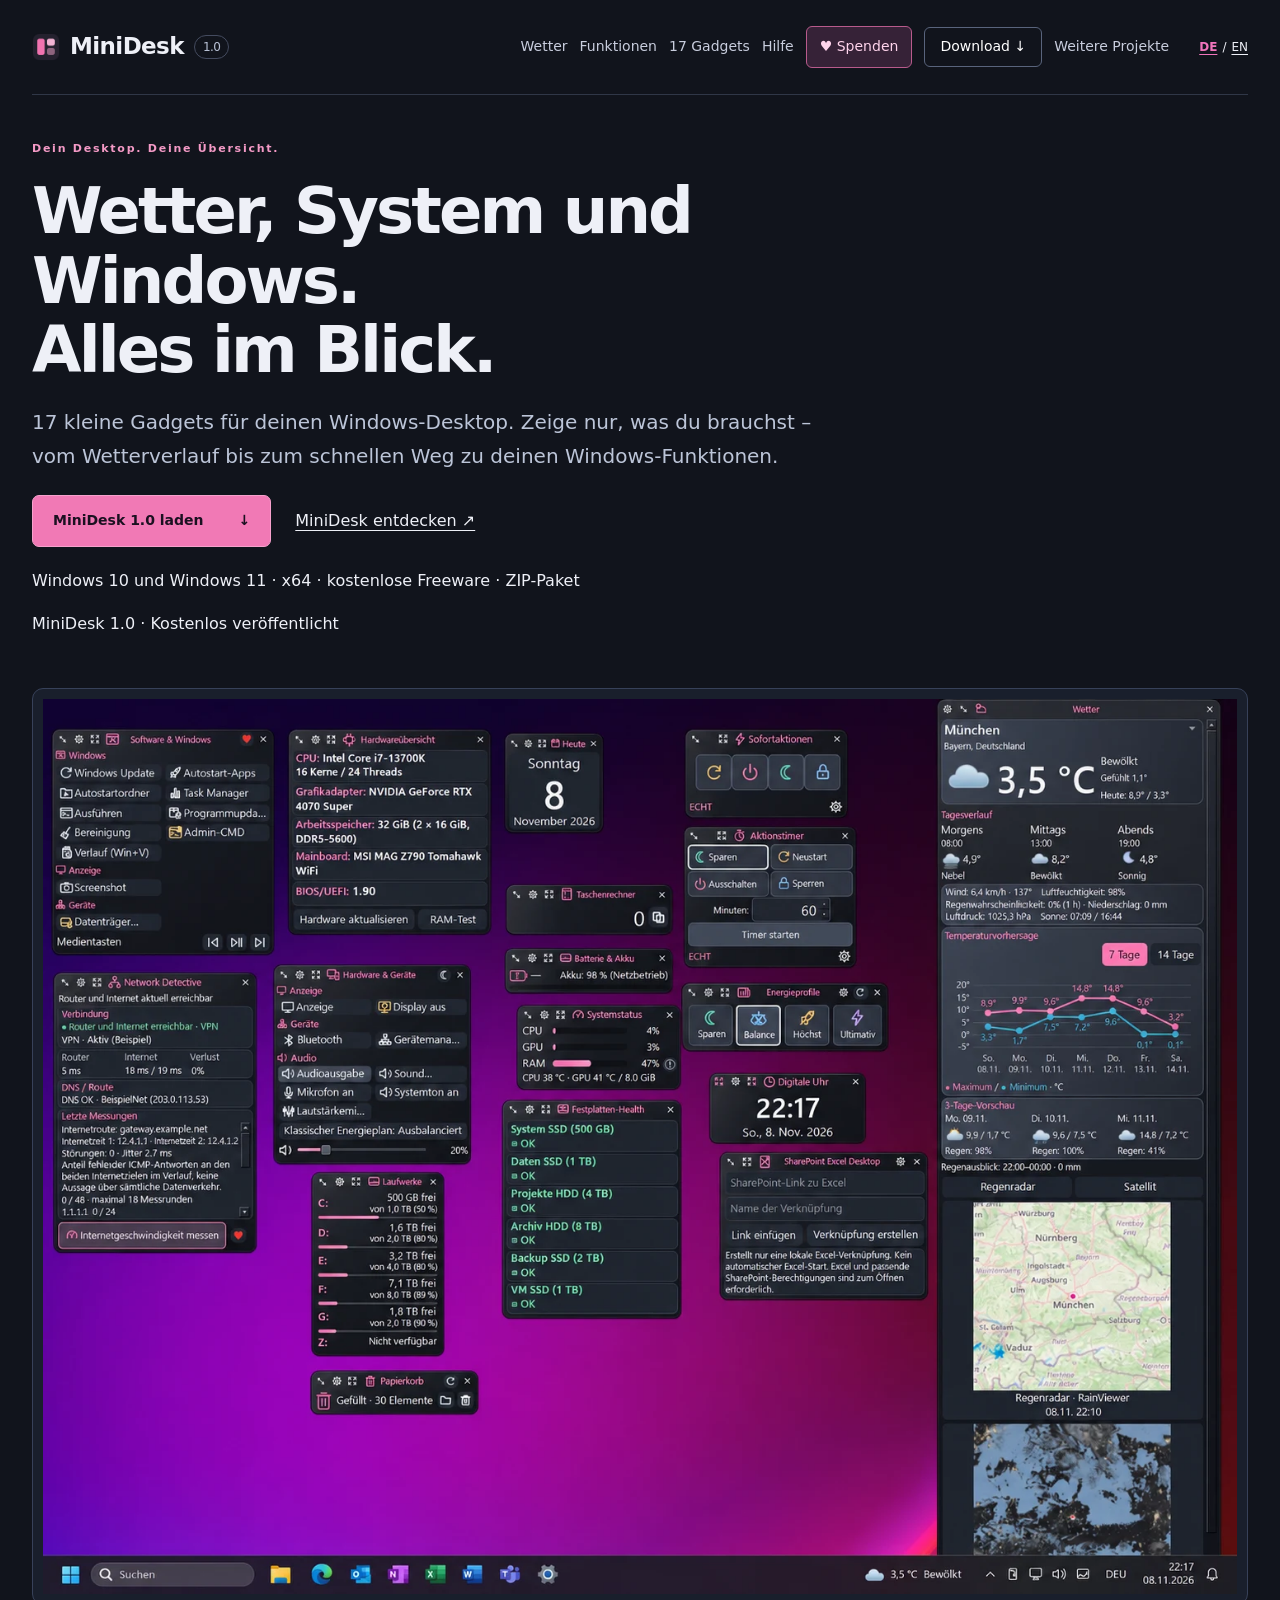
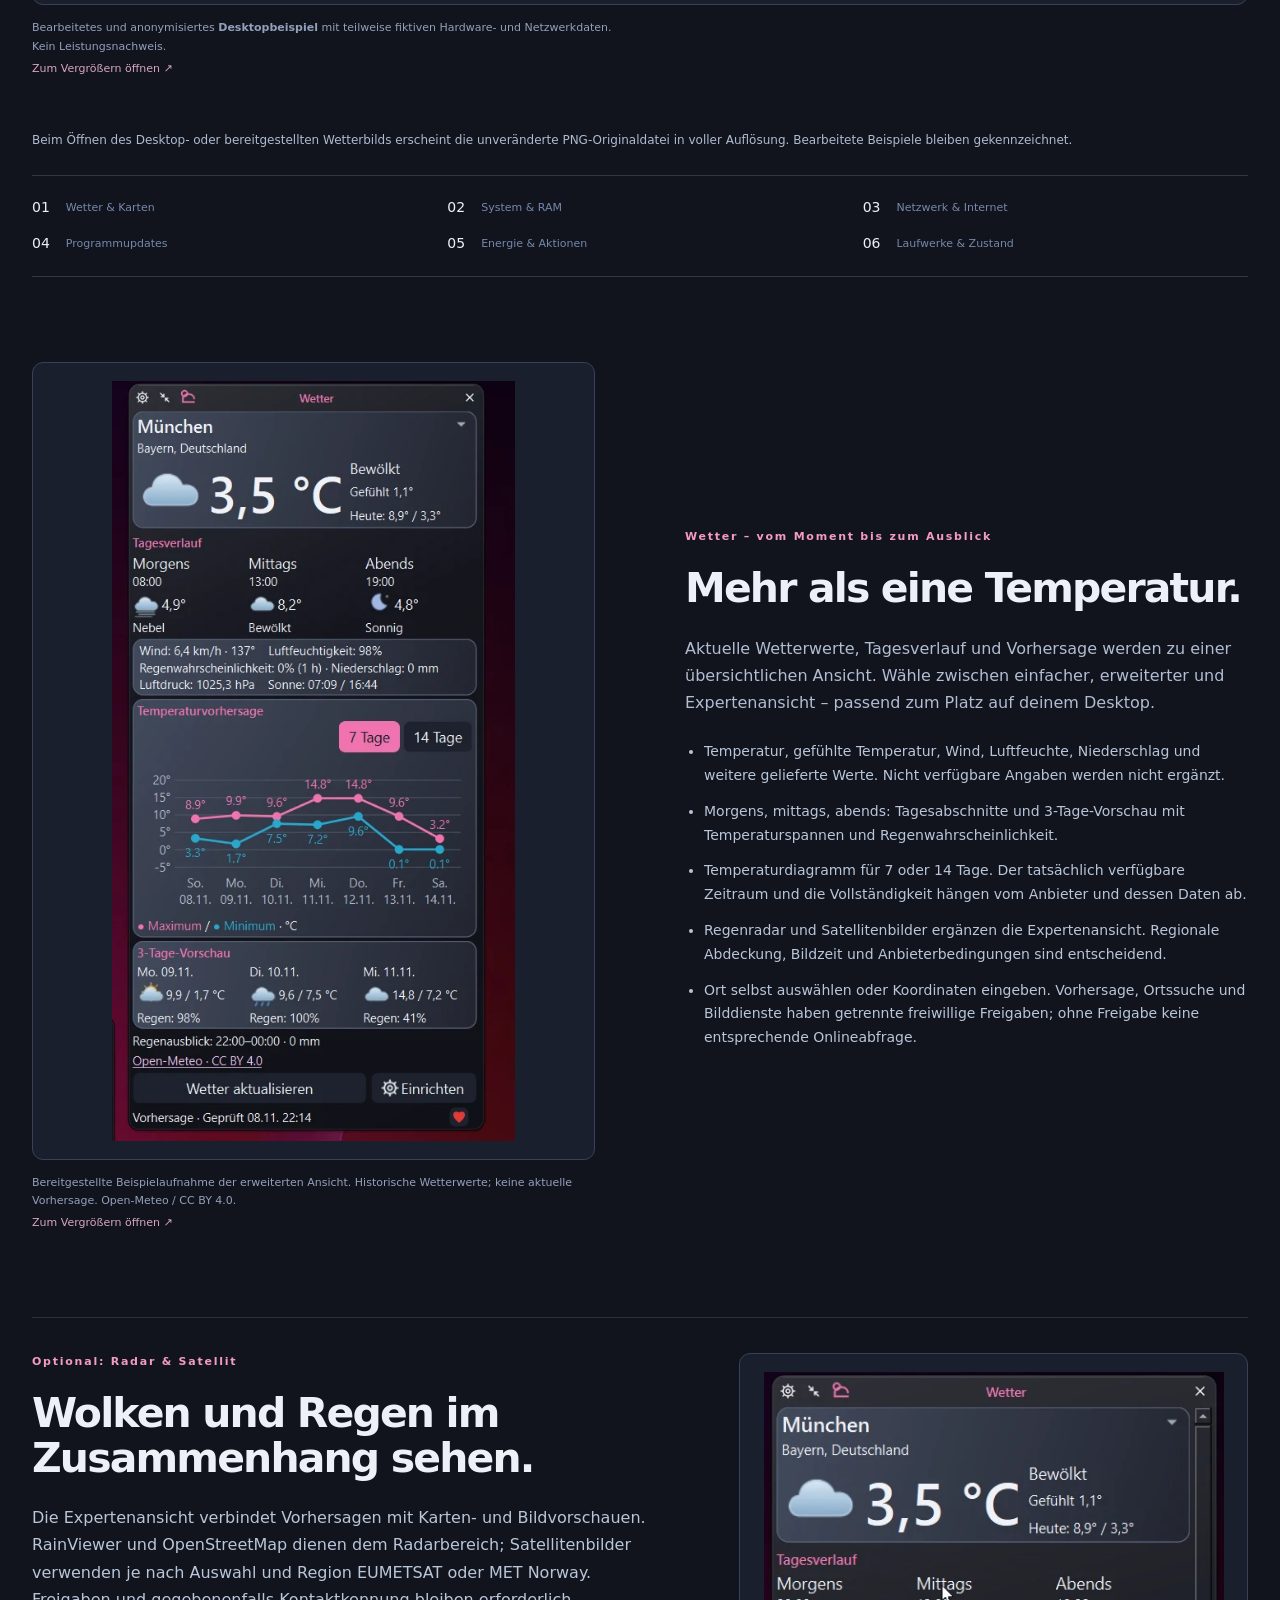
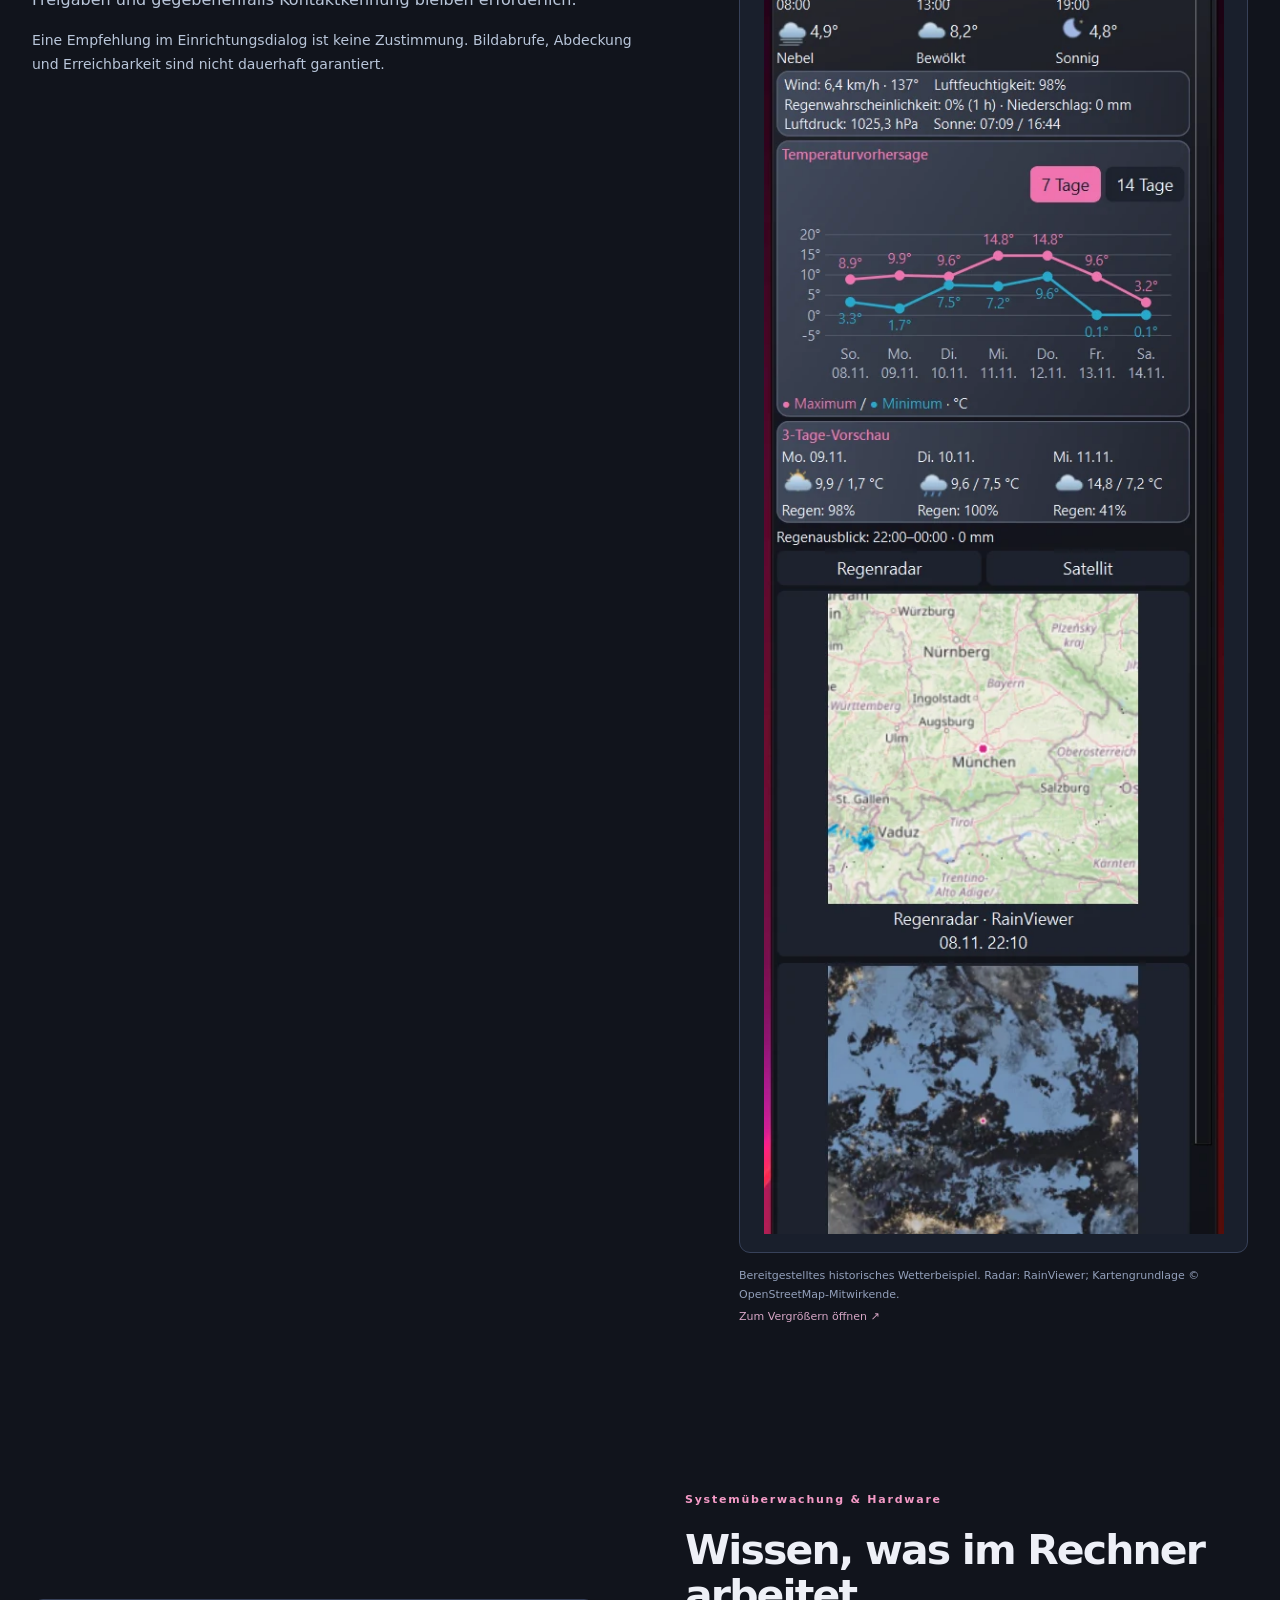
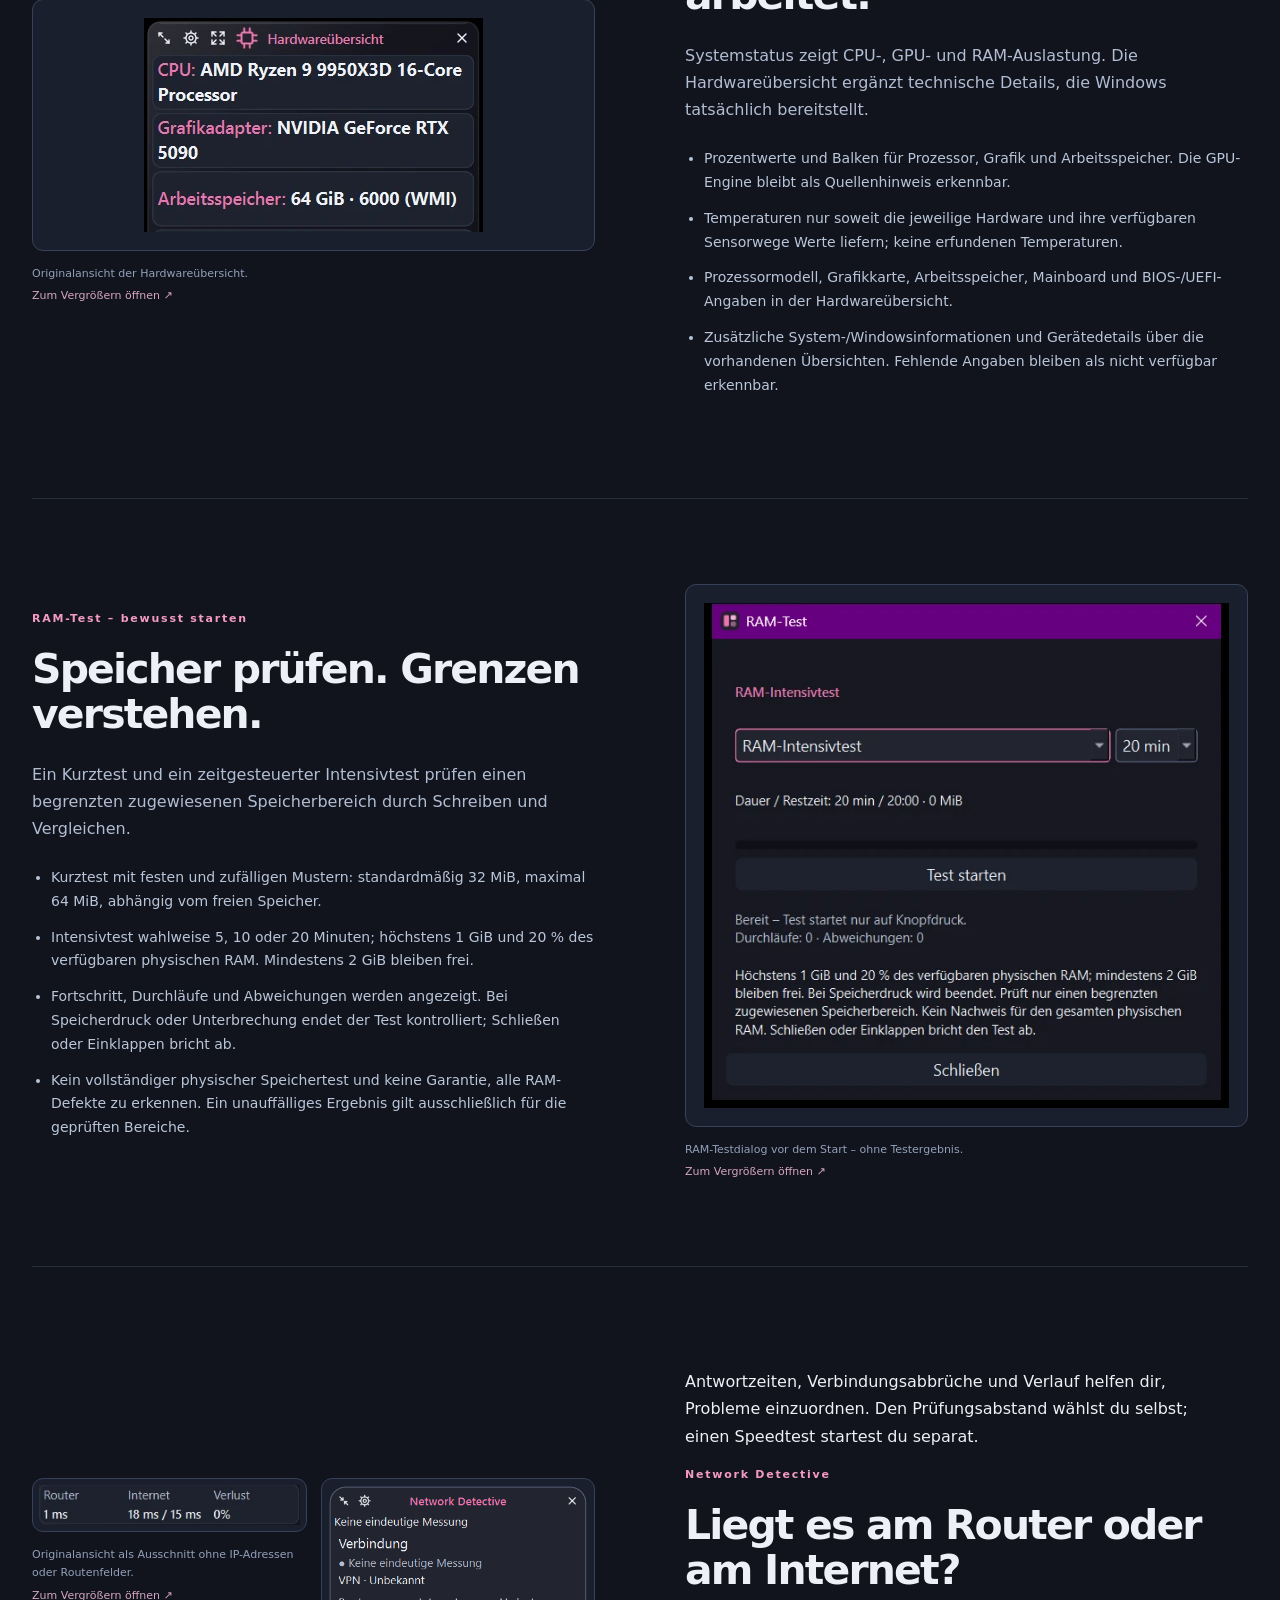
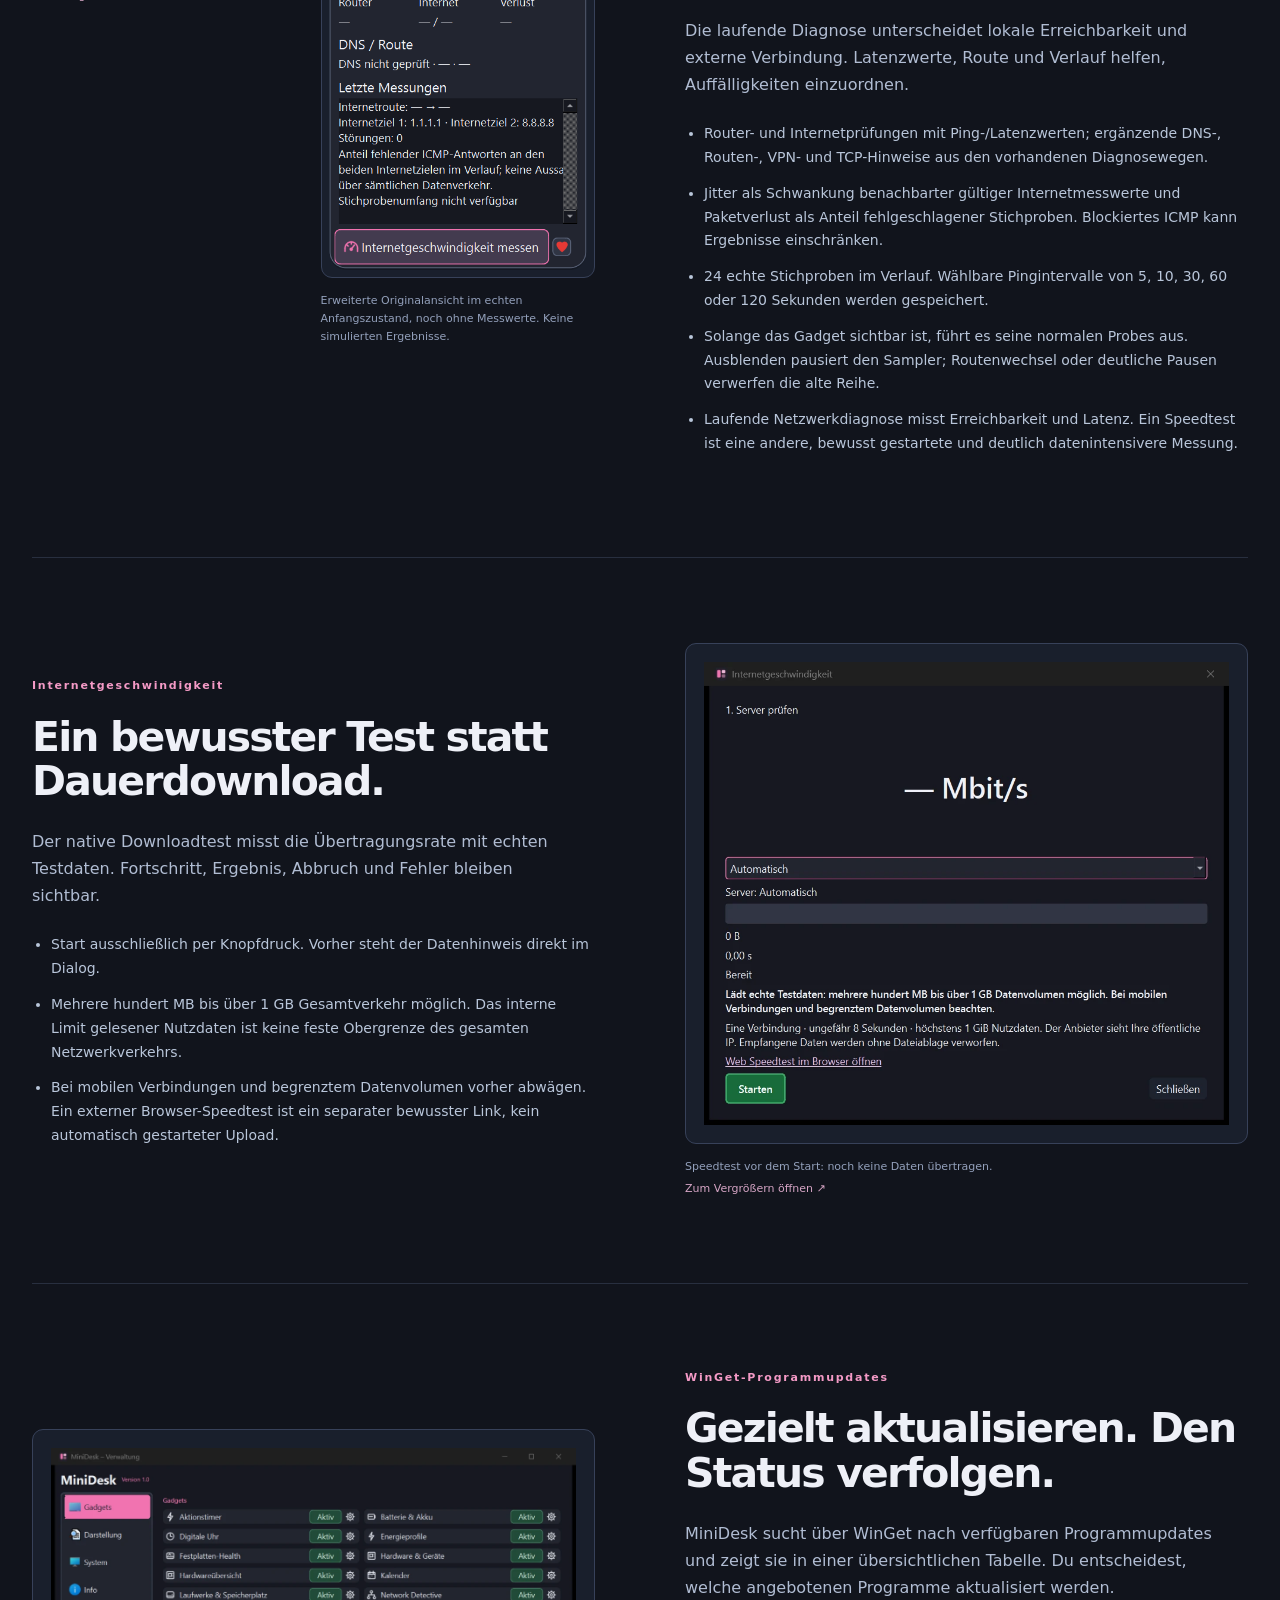
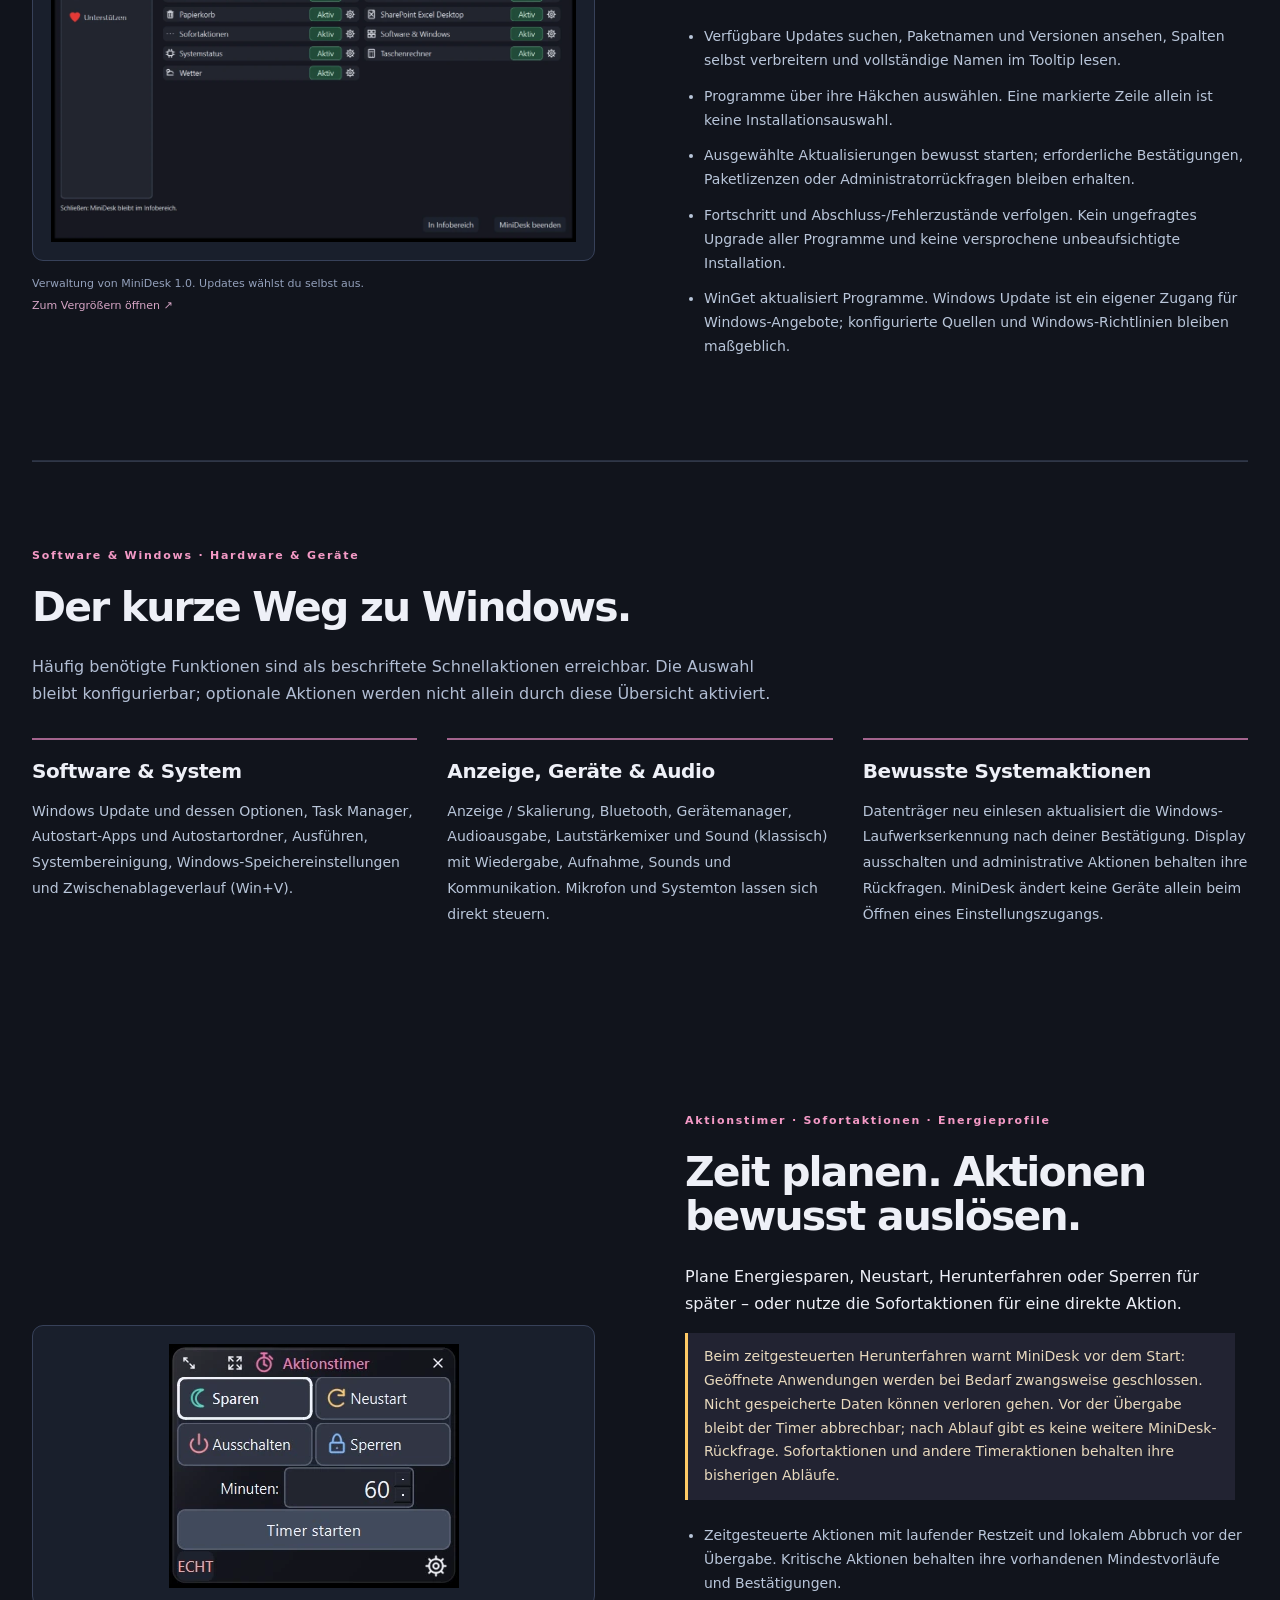
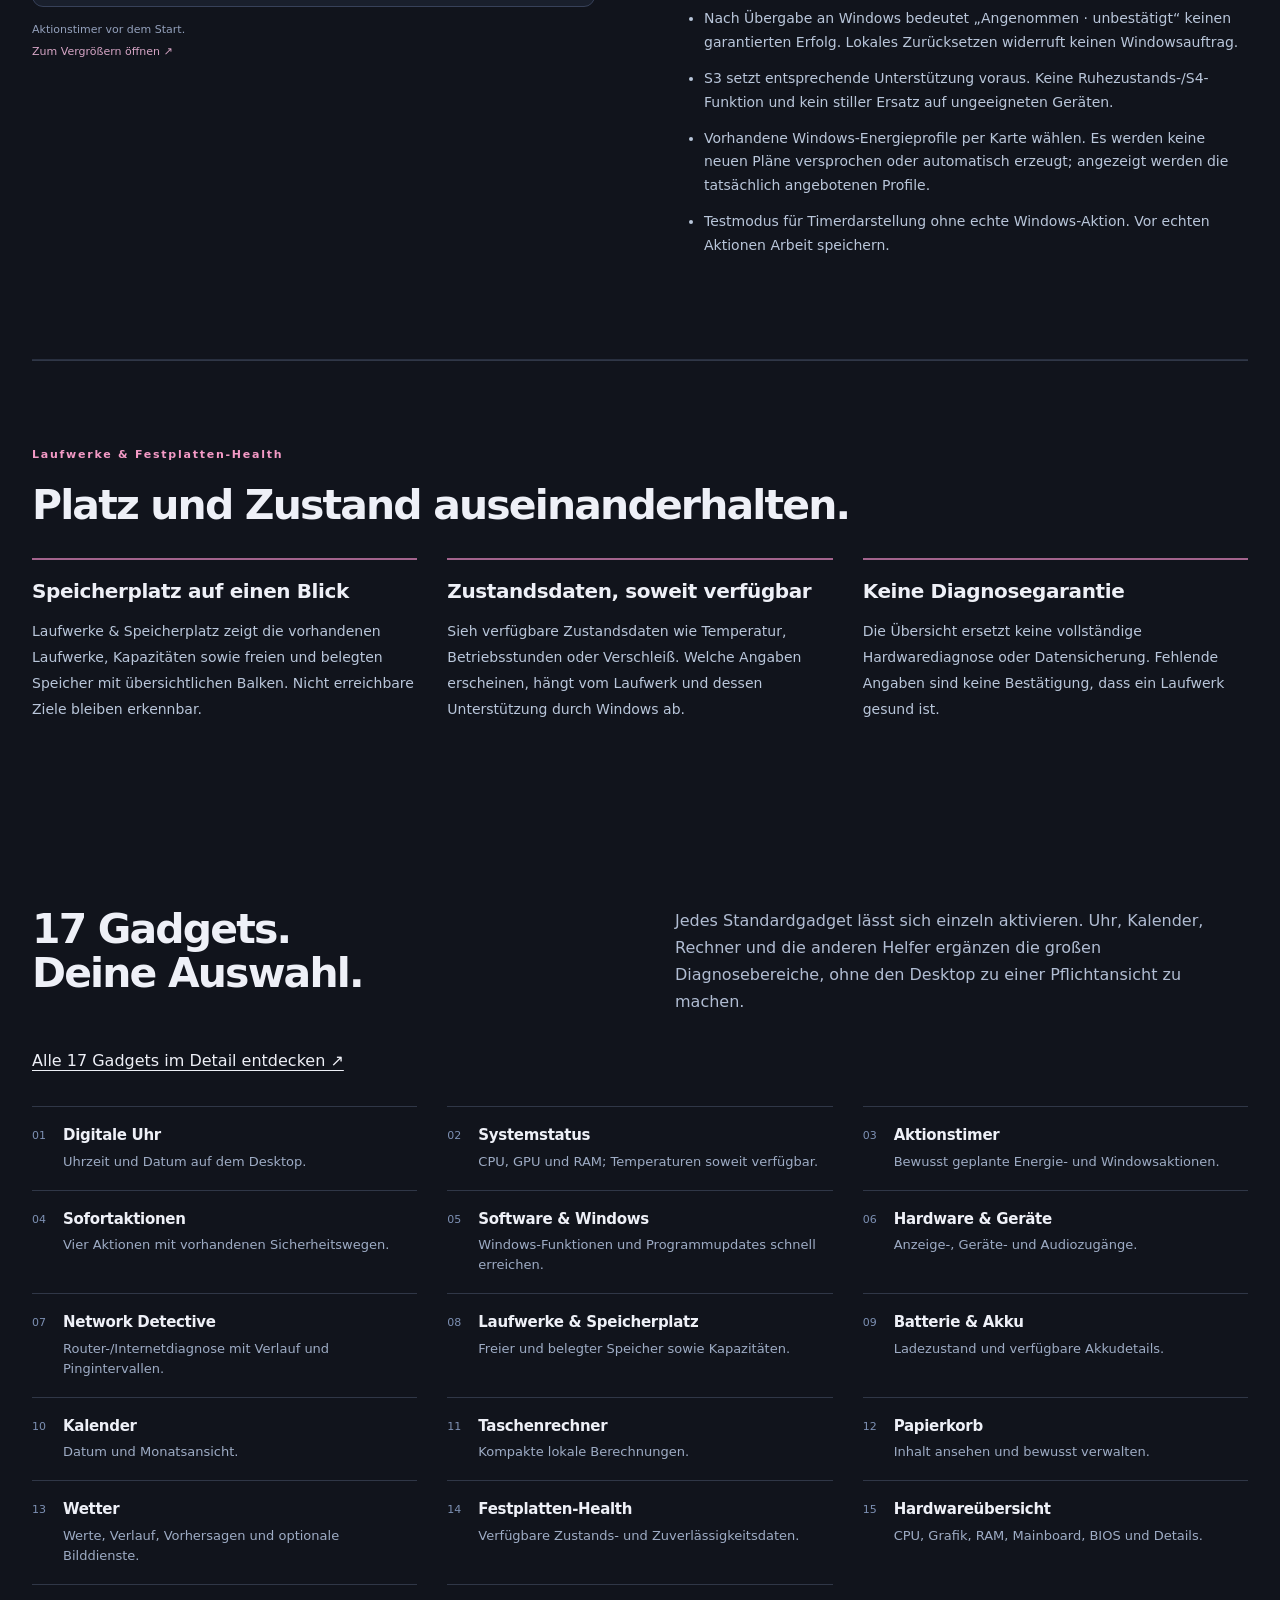
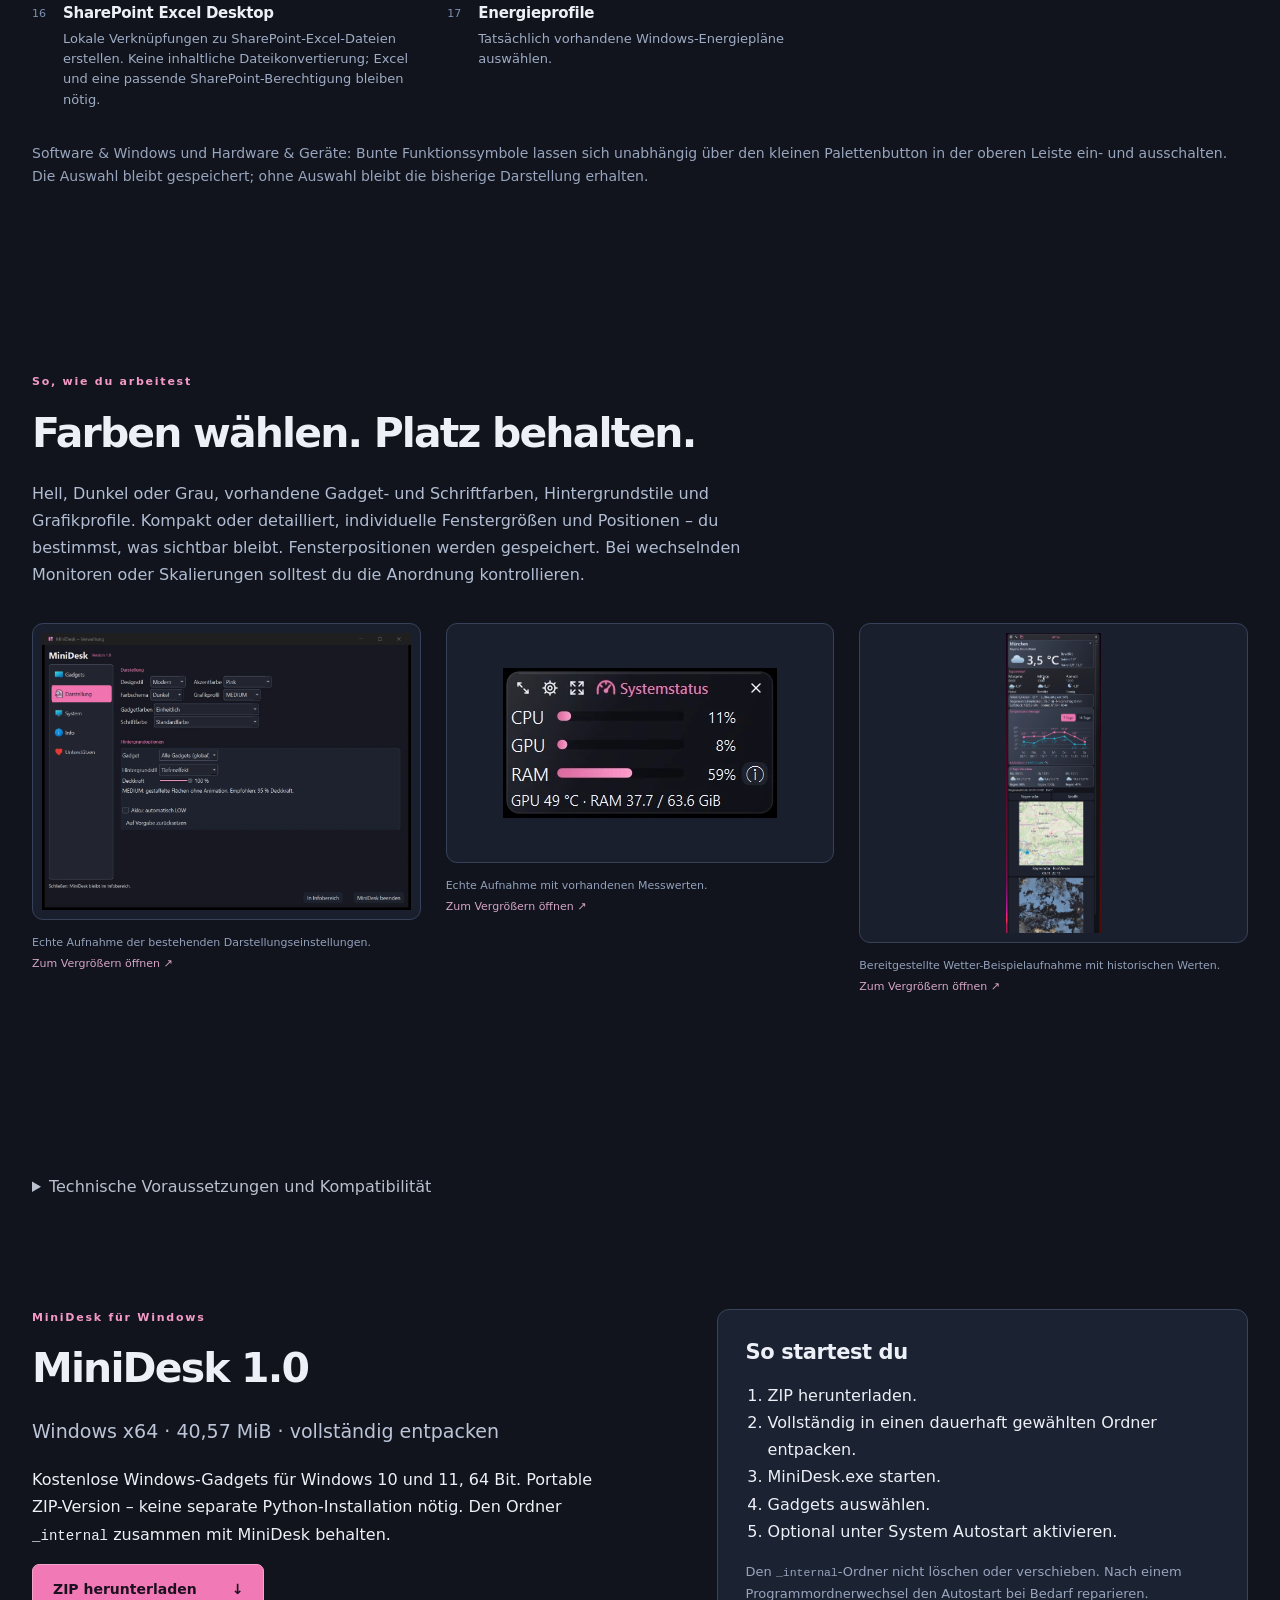
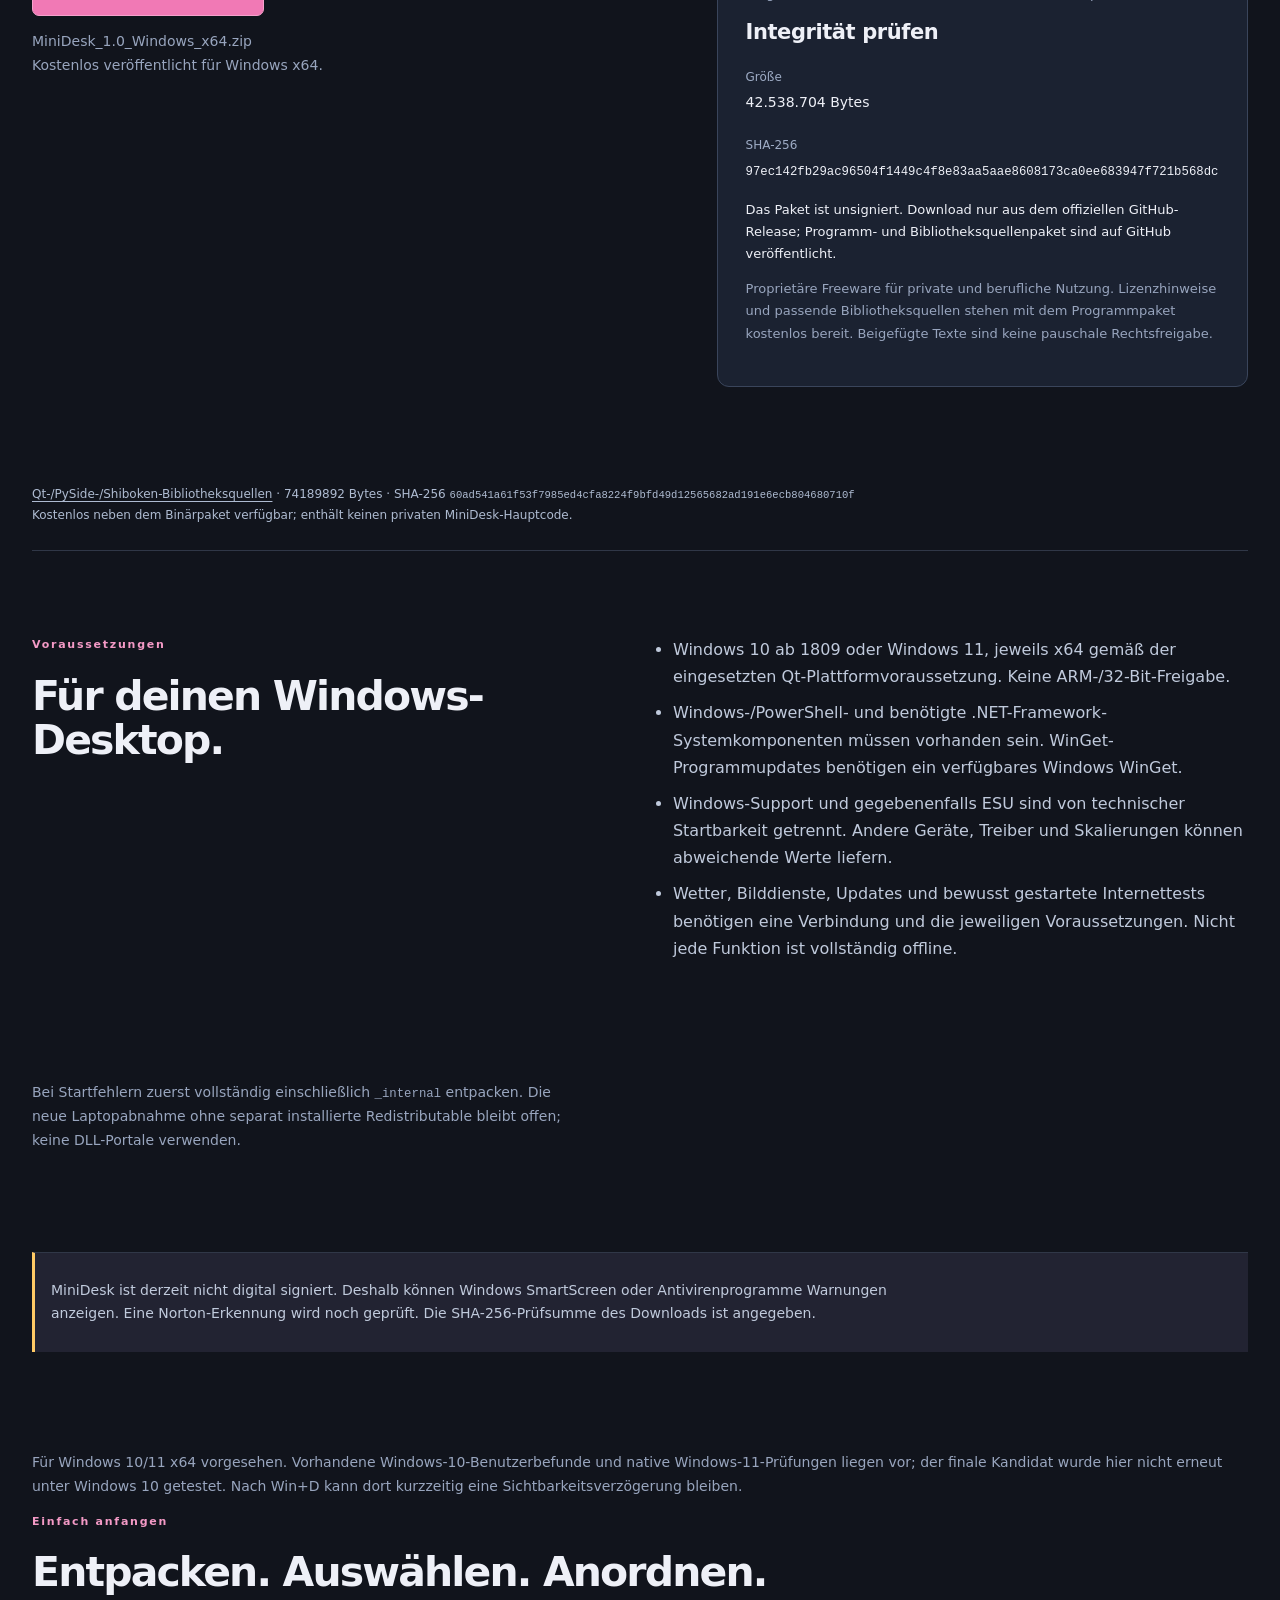
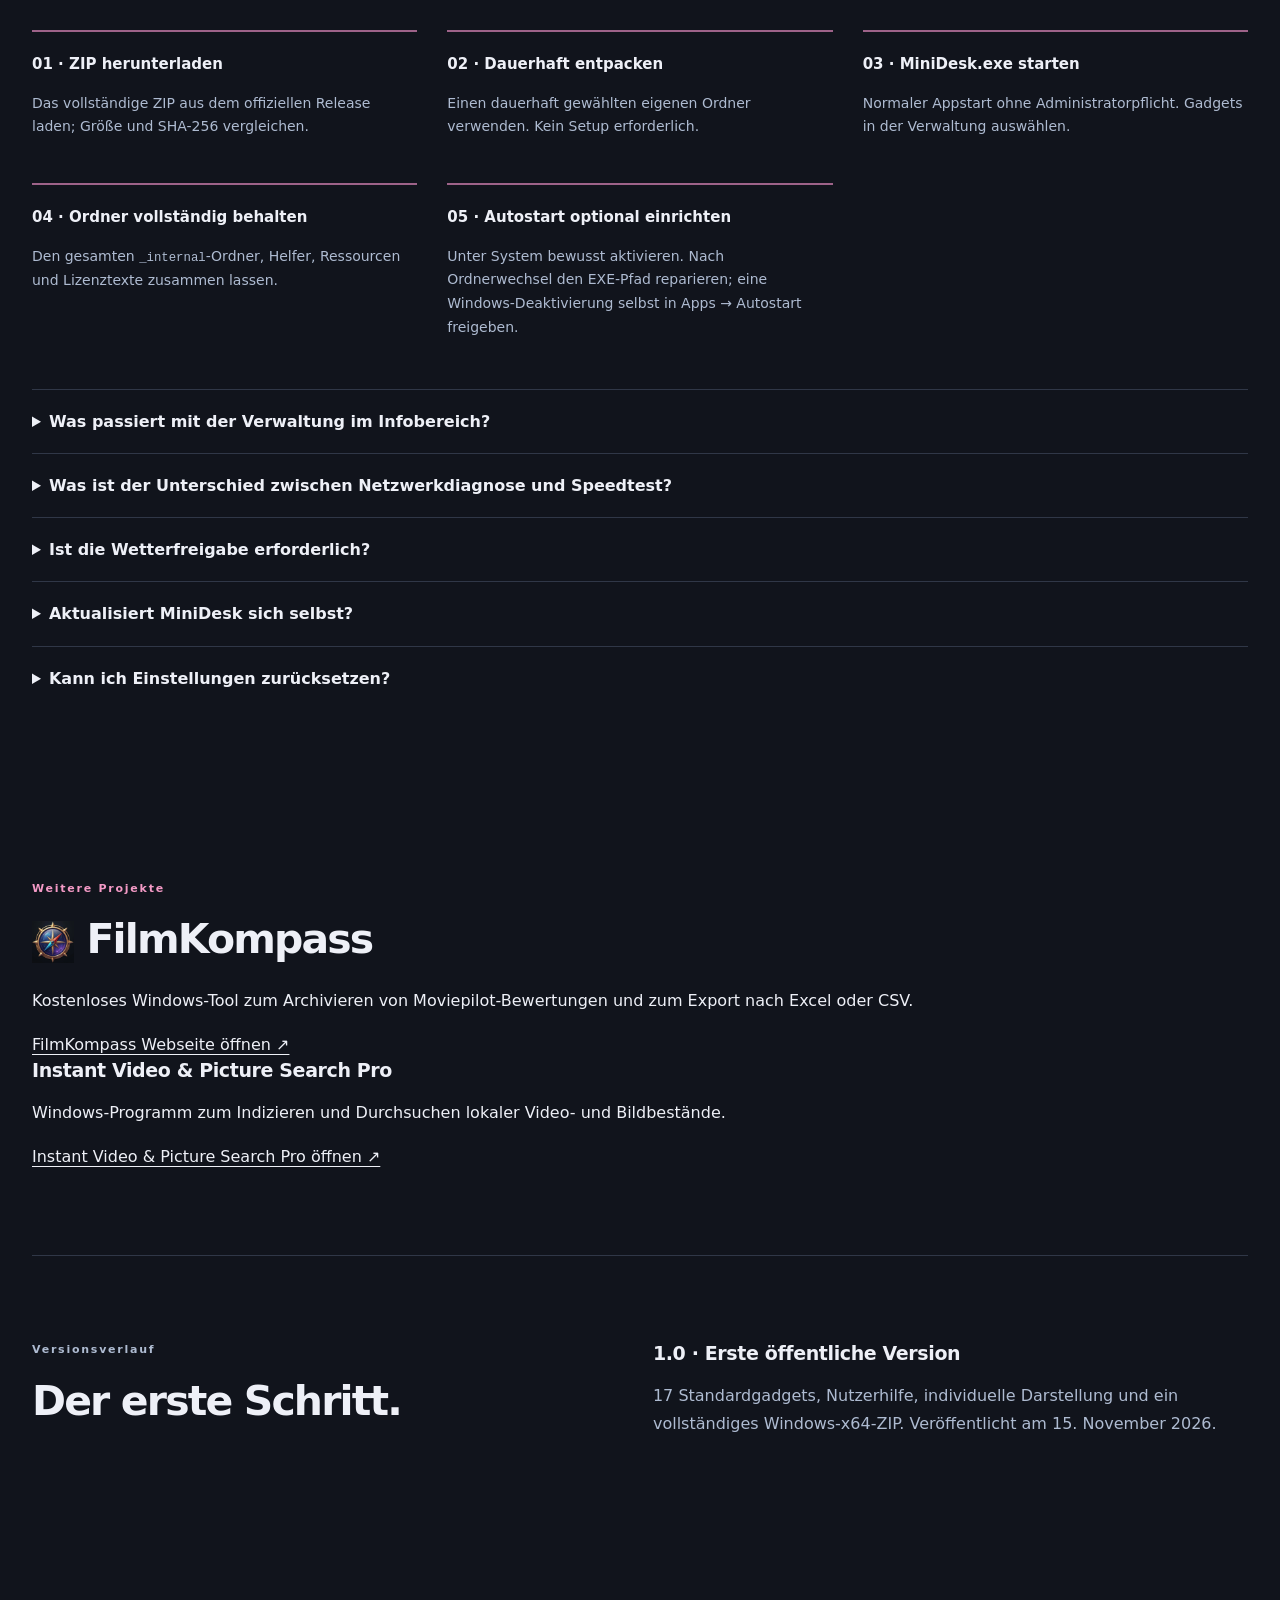
==== commit 50817f62: "Publish unified donation navigation and payment options" ====
--- a/index.html
+++ b/index.html
@@ -1 +1,51 @@
-<!doctype html><html lang="de"><head><meta charset="utf-8"><meta name="viewport" content="width=device-width,initial-scale=1"><meta name="description" content="17 Windows Desktop Gadgets für Wetter, Systemwerte, Netzwerkdiagnose und Windows-Funktionen. MiniDesk 1.0 kostenlos als portable Windows-x64-Anwendung laden."><title>MiniDesk 1.0 – Windows Desktop Gadgets für Wetter &amp; System</title><link rel="icon" href="assets/favicon.ico"><link rel="stylesheet" href="style.css"><link rel="icon" href="assets/favicon.ico" type="image/x-icon"><link rel="canonical" href="https://stigliz81.github.io/MiniDesk/"><link rel="alternate" hreflang="de" href="https://stigliz81.github.io/MiniDesk/"><link rel="alternate" hreflang="en" href="https://stigliz81.github.io/MiniDesk/en.html"><meta property="og:type" content="website"><meta property="og:site_name" content="MiniDesk"><meta property="og:title" content="MiniDesk 1.0 – Windows Desktop Gadgets für Wetter &amp; System"><meta property="og:description" content="17 Windows Desktop Gadgets für Wetter, Systemwerte, Netzwerkdiagnose und Windows-Funktionen. MiniDesk 1.0 kostenlos als portable Windows-x64-Anwendung laden."><meta property="og:url" content="https://stigliz81.github.io/MiniDesk/"><meta property="og:locale" content="de_DE"><meta property="og:image" content="https://stigliz81.github.io/MiniDesk/assets/overview.webp"><meta property="og:image:width" content="652"><meta property="og:image:height" content="639"><meta property="og:image:alt" content="Vier echte MiniDesk-Gadgetfenster"></head><body><a class="skip" href="#inhalt">Zum Inhalt</a><header class="wrap"><a class="brand" href="#"><img src="assets/favicon.ico" alt="" width="28" height="28">MiniDesk <span>1.0</span></a><nav aria-label="Hauptnavigation"><a href="#wetter">Wetter</a><a href="#funktionen">Funktionen</a><a href="#gadgets">17 Gadgets</a><a href="#hilfe">Hilfe</a><a class="nav-support" href="#support">Unterstützen</a><a class="nav-download" href="#download">Download ↓</a><a href="#projects">Weitere Projekte</a></nav><div class="language-switch" aria-label="Sprache"><a lang="de" hreflang="de" href="index.html" aria-current="page">DE</a><span aria-hidden="true"> / </span><a lang="en" hreflang="en" href="en.html">EN</a></div></header><main id="inhalt"><section class="hero compact-hero wrap"><div><p class="eyebrow">Dein Desktop. Deine Übersicht.</p><h1>Wetter, System und Windows.<br><span>Alles im Blick.</span></h1><p class="lead">17 kleine Gadgets für deinen Windows-Desktop. Zeige nur, was du brauchst – vom Wetterverlauf bis zum schnellen Weg zu deinen Windows-Funktionen.</p><div class="hero-actions"><a class="button" href="https://github.com/stigliz81/MiniDesk/releases/download/v1.0/MiniDesk_1.0_Windows_x64.zip" download>MiniDesk 1.0 laden <span>↓</span></a><a class="text-link" href="#wetter">MiniDesk entdecken ↗</a></div><p class="platform">Windows 10 und Windows 11 · x64 · kostenlose Freeware · ZIP-Paket</p><p class="status-note">MiniDesk 1.0 · Kostenlos veröffentlicht</p></div></section><section class="desktop-showcase wrap"><figure class=""><a class="zoom" href="originals/dashboard.png" target="_blank" rel="noopener" aria-label="MiniDesk mit zahlreichen Gadgets auf einem Windows-Desktop – Bild vergrößern"><img src="assets/dashboard-example.webp" alt="MiniDesk mit zahlreichen Gadgets auf einem Windows-Desktop" loading="lazy" decoding="async"></a><figcaption>Bearbeitetes und anonymisiertes <strong>Desktopbeispiel</strong> mit teilweise fiktiven Hardware- und Netzwerkdaten. Kein Leistungsnachweis. <span>Zum Vergrößern öffnen ↗</span></figcaption></figure></section><p class="wrap original-note">Beim Öffnen des Desktop- oder bereitgestellten Wetterbilds erscheint die unveränderte PNG-Originaldatei in voller Auflösung. Bearbeitete Beispiele bleiben gekennzeichnet.</p><section class="benefits wrap" id="funktionen" aria-label="Funktionsbereiche"><a href="#wetter">01 <span>Wetter & Karten</span></a><a href="#system">02 <span>System & RAM</span></a><a href="#netzwerk">03 <span>Netzwerk & Internet</span></a><a href="#updates">04 <span>Programmupdates</span></a><a href="#energie">05 <span>Energie & Aktionen</span></a><a href="#speicher">06 <span>Laufwerke & Zustand</span></a></section><section class="feature wrap" id="wetter"><div class="feature-copy"><p class="eyebrow">Wetter – vom Moment bis zum Ausblick</p><h2>Mehr als eine Temperatur.</h2><p class="intro">Aktuelle Wetterwerte, Tagesverlauf und Vorhersage werden zu einer übersichtlichen Ansicht. Wähle zwischen einfacher, erweiterter und Expertenansicht – passend zum Platz auf deinem Desktop.</p><ul class="feature-points"><li>Temperatur, gefühlte Temperatur, Wind, Luftfeuchte, Niederschlag und weitere gelieferte Werte. Nicht verfügbare Angaben werden nicht ergänzt.</li><li>Morgens, mittags, abends: Tagesabschnitte und 3-Tage-Vorschau mit Temperaturspannen und Regenwahrscheinlichkeit.</li><li>Temperaturdiagramm für 7 oder 14 Tage. Der tatsächlich verfügbare Zeitraum und die Vollständigkeit hängen vom Anbieter und dessen Daten ab.</li><li>Regenradar und Satellitenbilder ergänzen die Expertenansicht. Regionale Abdeckung, Bildzeit und Anbieterbedingungen sind entscheidend.</li><li>Ort selbst auswählen oder Koordinaten eingeben. Vorhersage, Ortssuche und Bilddienste haben getrennte freiwillige Freigaben; ohne Freigabe keine entsprechende Onlineabfrage.</li></ul></div><figure class=""><a class="zoom" href="originals/weather-extended.png" target="_blank" rel="noopener" aria-label="Mehr als eine Temperatur. – Bild vergrößern"><img src="assets/weather-extended.webp" alt="Mehr als eine Temperatur." loading="lazy" decoding="async"></a><figcaption>Bereitgestellte Beispielaufnahme der erweiterten Ansicht. Historische Wetterwerte; keine aktuelle Vorhersage. Open-Meteo / CC BY 4.0.  <span>Zum Vergrößern öffnen ↗</span></figcaption></figure></section><section class="weather-story wrap"><div><p class="eyebrow">Optional: Radar & Satellit</p><h2>Wolken und Regen im Zusammenhang sehen.</h2><p>Die Expertenansicht verbindet Vorhersagen mit Karten- und Bildvorschauen. RainViewer und OpenStreetMap dienen dem Radarbereich; Satellitenbilder verwenden je nach Auswahl und Region EUMETSAT oder MET Norway. Freigaben und gegebenenfalls Kontaktkennung bleiben erforderlich.</p><p class="muted">Eine Empfehlung im Einrichtungsdialog ist keine Zustimmung. Bildabrufe, Abdeckung und Erreichbarkeit sind nicht dauerhaft garantiert. </p></div><figure class=""><a class="zoom" href="originals/weather-expert.png" target="_blank" rel="noopener" aria-label="Wetter-Expertenansicht mit Diagramm, Regenradar und Satellitenbild – Bild vergrößern"><img src="assets/weather-expert.webp" alt="Wetter-Expertenansicht mit Diagramm, Regenradar und Satellitenbild" loading="lazy" decoding="async"></a><figcaption>Bereitgestelltes historisches Wetterbeispiel. Radar: RainViewer; Kartengrundlage © OpenStreetMap-Mitwirkende.  <span>Zum Vergrößern öffnen ↗</span></figcaption></figure></section><section class="feature wrap" id="system"><div class="feature-copy"><p class="eyebrow">Systemüberwachung & Hardware</p><h2>Wissen, was im Rechner arbeitet.</h2><p class="intro">Systemstatus zeigt CPU-, GPU- und RAM-Auslastung. Die Hardwareübersicht ergänzt technische Details, die Windows tatsächlich bereitstellt.</p><ul class="feature-points"><li>Prozentwerte und Balken für Prozessor, Grafik und Arbeitsspeicher. Die GPU-Engine bleibt als Quellenhinweis erkennbar.</li><li>Temperaturen nur soweit die jeweilige Hardware und ihre verfügbaren Sensorwege Werte liefern; keine erfundenen Temperaturen.</li><li>Prozessormodell, Grafikkarte, Arbeitsspeicher, Mainboard und BIOS-/UEFI-Angaben in der Hardwareübersicht.</li><li>Zusätzliche System-/Windowsinformationen und Gerätedetails über die vorhandenen Übersichten. Fehlende Angaben bleiben als nicht verfügbar erkennbar.</li></ul></div><figure class=""><a class="zoom" href="assets/hardware.webp" target="_blank" rel="noopener" aria-label="Wissen, was im Rechner arbeitet. – Bild vergrößern"><img src="assets/hardware.webp" alt="Wissen, was im Rechner arbeitet." loading="lazy" decoding="async"></a><figcaption>Originalansicht der Hardwareübersicht. <span>Zum Vergrößern öffnen ↗</span></figcaption></figure></section><section class="feature wrap" id="ram"><div class="feature-copy"><p class="eyebrow">RAM-Test – bewusst starten</p><h2>Speicher prüfen. Grenzen verstehen.</h2><p class="intro">Ein Kurztest und ein zeitgesteuerter Intensivtest prüfen einen begrenzten zugewiesenen Speicherbereich durch Schreiben und Vergleichen.</p><ul class="feature-points"><li>Kurztest mit festen und zufälligen Mustern: standardmäßig 32 MiB, maximal 64 MiB, abhängig vom freien Speicher.</li><li>Intensivtest wahlweise 5, 10 oder 20 Minuten; höchstens 1 GiB und 20 % des verfügbaren physischen RAM. Mindestens 2 GiB bleiben frei.</li><li>Fortschritt, Durchläufe und Abweichungen werden angezeigt. Bei Speicherdruck oder Unterbrechung endet der Test kontrolliert; Schließen oder Einklappen bricht ab.</li><li>Kein vollständiger physischer Speichertest und keine Garantie, alle RAM-Defekte zu erkennen. Ein unauffälliges Ergebnis gilt ausschließlich für die geprüften Bereiche.</li></ul></div><figure class=""><a class="zoom" href="assets/ram.webp" target="_blank" rel="noopener" aria-label="Speicher prüfen. Grenzen verstehen. – Bild vergrößern"><img src="assets/ram.webp" alt="Speicher prüfen. Grenzen verstehen." loading="lazy" decoding="async"></a><figcaption>RAM-Testdialog vor dem Start – ohne Testergebnis. <span>Zum Vergrößern öffnen ↗</span></figcaption></figure></section><section class="feature wrap" id="netzwerk"><div class="feature-copy"><p>Antwortzeiten, Verbindungsabbrüche und Verlauf helfen dir, Probleme einzuordnen. Den Prüfungsabstand wählst du selbst; einen Speedtest startest du separat.</p><p class="eyebrow">Network Detective</p><h2>Liegt es am Router oder am Internet?</h2><p class="intro">Die laufende Diagnose unterscheidet lokale Erreichbarkeit und externe Verbindung. Latenzwerte, Route und Verlauf helfen, Auffälligkeiten einzuordnen.</p><ul class="feature-points"><li>Router- und Internetprüfungen mit Ping-/Latenzwerten; ergänzende DNS-, Routen-, VPN- und TCP-Hinweise aus den vorhandenen Diagnosewegen.</li><li>Jitter als Schwankung benachbarter gültiger Internetmesswerte und Paketverlust als Anteil fehlgeschlagener Stichproben. Blockiertes ICMP kann Ergebnisse einschränken.</li><li>24 echte Stichproben im Verlauf. Wählbare Pingintervalle von 5, 10, 30, 60 oder 120 Sekunden werden gespeichert.</li><li>Solange das Gadget sichtbar ist, führt es seine normalen Probes aus. Ausblenden pausiert den Sampler; Routenwechsel oder deutliche Pausen verwerfen die alte Reihe.</li><li>Laufende Netzwerkdiagnose misst Erreichbarkeit und Latenz. Ein Speedtest ist eine andere, bewusst gestartete und deutlich datenintensivere Messung.</li></ul></div><div class="network-pictures"><figure class=""><a class="zoom" href="assets/network.webp" target="_blank" rel="noopener" aria-label="Liegt es am Router oder am Internet? – Bild vergrößern"><img src="assets/network.webp" alt="Liegt es am Router oder am Internet?" loading="lazy" decoding="async"></a><figcaption>Originalansicht als Ausschnitt ohne IP-Adressen oder Routenfelder. <span>Zum Vergrößern öffnen ↗</span></figcaption></figure><figure><a class="zoom" href="originals/network-details.png" target="_blank" rel="noopener"><img src="originals/network-details.png" alt="Network Detective – Details" loading="lazy"></a><figcaption>Erweiterte Originalansicht im echten Anfangszustand, noch ohne Messwerte. Keine simulierten Ergebnisse.</figcaption></figure></div></section><section class="feature wrap" id="speedtest"><div class="feature-copy"><p class="eyebrow">Internetgeschwindigkeit</p><h2>Ein bewusster Test statt Dauerdownload.</h2><p class="intro">Der native Downloadtest misst die Übertragungsrate mit echten Testdaten. Fortschritt, Ergebnis, Abbruch und Fehler bleiben sichtbar.</p><ul class="feature-points"><li>Start ausschließlich per Knopfdruck. Vorher steht der Datenhinweis direkt im Dialog.</li><li>Mehrere hundert MB bis über 1 GB Gesamtverkehr möglich. Das interne Limit gelesener Nutzdaten ist keine feste Obergrenze des gesamten Netzwerkverkehrs.</li><li>Bei mobilen Verbindungen und begrenztem Datenvolumen vorher abwägen. Ein externer Browser-Speedtest ist ein separater bewusster Link, kein automatisch gestarteter Upload.</li></ul></div><figure class=""><a class="zoom" href="assets/speed.webp" target="_blank" rel="noopener" aria-label="Ein bewusster Test statt Dauerdownload. – Bild vergrößern"><img src="assets/speed.webp" alt="Ein bewusster Test statt Dauerdownload." loading="lazy" decoding="async"></a><figcaption>Speedtest vor dem Start: noch keine Daten übertragen. <span>Zum Vergrößern öffnen ↗</span></figcaption></figure></section><section class="feature wrap" id="updates"><div class="feature-copy"><p class="eyebrow">WinGet-Programmupdates</p><h2>Gezielt aktualisieren. Den Status verfolgen.</h2><p class="intro">MiniDesk sucht über WinGet nach verfügbaren Programmupdates und zeigt sie in einer übersichtlichen Tabelle. Du entscheidest, welche angebotenen Programme aktualisiert werden.</p><ul class="feature-points"><li>Verfügbare Updates suchen, Paketnamen und Versionen ansehen, Spalten selbst verbreitern und vollständige Namen im Tooltip lesen.</li><li>Programme über ihre Häkchen auswählen. Eine markierte Zeile allein ist keine Installationsauswahl.</li><li>Ausgewählte Aktualisierungen bewusst starten; erforderliche Bestätigungen, Paketlizenzen oder Administratorrückfragen bleiben erhalten.</li><li>Fortschritt und Abschluss-/Fehlerzustände verfolgen. Kein ungefragtes Upgrade aller Programme und keine versprochene unbeaufsichtigte Installation.</li><li>WinGet aktualisiert Programme. Windows Update ist ein eigener Zugang für Windows-Angebote; konfigurierte Quellen und Windows-Richtlinien bleiben maßgeblich.</li></ul></div><figure class=""><a class="zoom" href="assets/manager.webp" target="_blank" rel="noopener" aria-label="Gezielt aktualisieren. Den Status verfolgen. – Bild vergrößern"><img src="assets/manager.webp" alt="Gezielt aktualisieren. Den Status verfolgen." loading="lazy" decoding="async"></a><figcaption>Verwaltung von MiniDesk 1.0. Updates wählst du selbst aus. <span>Zum Vergrößern öffnen ↗</span></figcaption></figure></section><section class="section wrap windows-section" id="windows"><p class="eyebrow">Software & Windows · Hardware & Geräte</p><h2>Der kurze Weg zu Windows.</h2><p class="intro">Häufig benötigte Funktionen sind als beschriftete Schnellaktionen erreichbar. Die Auswahl bleibt konfigurierbar; optionale Aktionen werden nicht allein durch diese Übersicht aktiviert.</p><div class="action-groups"><article><h3>Software & System</h3><p>Windows Update und dessen Optionen, Task Manager, Autostart-Apps und Autostartordner, Ausführen, Systembereinigung, Windows-Speichereinstellungen und Zwischenablageverlauf (Win+V).</p></article><article><h3>Anzeige, Geräte & Audio</h3><p>Anzeige / Skalierung, Bluetooth, Gerätemanager, Audioausgabe, Lautstärkemixer und Sound (klassisch) mit Wiedergabe, Aufnahme, Sounds und Kommunikation. Mikrofon und Systemton lassen sich direkt steuern.</p></article><article><h3>Bewusste Systemaktionen</h3><p>Datenträger neu einlesen aktualisiert die Windows-Laufwerkserkennung nach deiner Bestätigung. Display ausschalten und administrative Aktionen behalten ihre Rückfragen. MiniDesk ändert keine Geräte allein beim Öffnen eines Einstellungszugangs.</p></article></div></section><section class="feature wrap" id="energie"><div class="feature-copy"><p class="eyebrow">Aktionstimer · Sofortaktionen · Energieprofile</p><h2>Zeit planen. Aktionen bewusst auslösen.</h2><p>Plane Energiesparen, Neustart, Herunterfahren oder Sperren für später – oder nutze die Sofortaktionen für eine direkte Aktion.</p><p class="release-warning">Beim zeitgesteuerten Herunterfahren warnt MiniDesk vor dem Start: Geöffnete Anwendungen werden bei Bedarf zwangsweise geschlossen. Nicht gespeicherte Daten können verloren gehen. Vor der Übergabe bleibt der Timer abbrechbar; nach Ablauf gibt es keine weitere MiniDesk-Rückfrage. Sofortaktionen und andere Timeraktionen behalten ihre bisherigen Abläufe.</p><ul class="feature-points"><li>Zeitgesteuerte Aktionen mit laufender Restzeit und lokalem Abbruch vor der Übergabe. Kritische Aktionen behalten ihre vorhandenen Mindestvorläufe und Bestätigungen.</li><li>Nach Übergabe an Windows bedeutet „Angenommen · unbestätigt“ keinen garantierten Erfolg. Lokales Zurücksetzen widerruft keinen Windowsauftrag.</li><li>S3 setzt entsprechende Unterstützung voraus. Keine Ruhezustands-/S4-Funktion und kein stiller Ersatz auf ungeeigneten Geräten.</li><li>Vorhandene Windows-Energieprofile per Karte wählen. Es werden keine neuen Pläne versprochen oder automatisch erzeugt; angezeigt werden die tatsächlich angebotenen Profile.</li><li>Testmodus für Timerdarstellung ohne echte Windows-Aktion. Vor echten Aktionen Arbeit speichern.</li></ul></div><figure class=""><a class="zoom" href="assets/timer.webp" target="_blank" rel="noopener" aria-label="Zeit planen. Aktionen bewusst auslösen. – Bild vergrößern"><img src="assets/timer.webp" alt="Zeit planen. Aktionen bewusst auslösen." loading="lazy" decoding="async"></a><figcaption>Aktionstimer vor dem Start. <span>Zum Vergrößern öffnen ↗</span></figcaption></figure></section><section class="section wrap storage-section" id="speicher"><p class="eyebrow">Laufwerke & Festplatten-Health</p><h2>Platz und Zustand auseinanderhalten.</h2><div class="action-groups"><article><h3>Speicherplatz auf einen Blick</h3><p>Laufwerke & Speicherplatz zeigt die vorhandenen Laufwerke, Kapazitäten sowie freien und belegten Speicher mit übersichtlichen Balken. Nicht erreichbare Ziele bleiben erkennbar.</p></article><article><h3>Zustandsdaten, soweit verfügbar</h3><p>Sieh verfügbare Zustandsdaten wie Temperatur, Betriebsstunden oder Verschleiß. Welche Angaben erscheinen, hängt vom Laufwerk und dessen Unterstützung durch Windows ab.</p></article><article><h3>Keine Diagnosegarantie</h3><p>Die Übersicht ersetzt keine vollständige Hardwarediagnose oder Datensicherung. Fehlende Angaben sind keine Bestätigung, dass ein Laufwerk gesund ist.</p></article></div></section><section class="section wrap" id="gadgets"><div class="heading-row"><h2>17 Gadgets.<br>Deine Auswahl.</h2><p class="intro">Jedes Standardgadget lässt sich einzeln aktivieren. Uhr, Kalender, Rechner und die anderen Helfer ergänzen die großen Diagnosebereiche, ohne den Desktop zu einer Pflichtansicht zu machen.</p></div><p><a class="text-link" href="gadgets.html">Alle 17 Gadgets im Detail entdecken ↗</a></p><ol class="gadget-list"><li><span>01</span><div><h3><a href="gadgets.html#digital-clock">Digitale Uhr</a></h3><p>Uhrzeit und Datum auf dem Desktop.</p></div></li><li><span>02</span><div><h3><a href="gadgets.html#system-status">Systemstatus</a></h3><p>CPU, GPU und RAM; Temperaturen soweit verfügbar.</p></div></li><li><span>03</span><div><h3><a href="gadgets.html#action-timer">Aktionstimer</a></h3><p>Bewusst geplante Energie- und Windowsaktionen.</p></div></li><li><span>04</span><div><h3><a href="gadgets.html#instant-actions">Sofortaktionen</a></h3><p>Vier Aktionen mit vorhandenen Sicherheitswegen.</p></div></li><li><span>05</span><div><h3><a href="gadgets.html#software-windows">Software & Windows</a></h3><p>Windows-Funktionen und Programmupdates schnell erreichen.</p></div></li><li><span>06</span><div><h3><a href="gadgets.html#hardware-devices">Hardware & Geräte</a></h3><p>Anzeige-, Geräte- und Audiozugänge.</p></div></li><li><span>07</span><div><h3><a href="gadgets.html#network-detective">Network Detective</a></h3><p>Router-/Internetdiagnose mit Verlauf und Pingintervallen.</p></div></li><li><span>08</span><div><h3><a href="gadgets.html#drives-storage">Laufwerke & Speicherplatz</a></h3><p>Freier und belegter Speicher sowie Kapazitäten.</p></div></li><li><span>09</span><div><h3><a href="gadgets.html#battery">Batterie & Akku</a></h3><p>Ladezustand und verfügbare Akkudetails.</p></div></li><li><span>10</span><div><h3><a href="gadgets.html#calendar">Kalender</a></h3><p>Datum und Monatsansicht.</p></div></li><li><span>11</span><div><h3><a href="gadgets.html#calculator">Taschenrechner</a></h3><p>Kompakte lokale Berechnungen.</p></div></li><li><span>12</span><div><h3><a href="gadgets.html#recycle-bin">Papierkorb</a></h3><p>Inhalt ansehen und bewusst verwalten.</p></div></li><li><span>13</span><div><h3><a href="gadgets.html#weather">Wetter</a></h3><p>Werte, Verlauf, Vorhersagen und optionale Bilddienste.</p></div></li><li><span>14</span><div><h3><a href="gadgets.html#disk-health">Festplatten-Health</a></h3><p>Verfügbare Zustands- und Zuverlässigkeitsdaten.</p></div></li><li><span>15</span><div><h3><a href="gadgets.html#hardware-overview">Hardwareübersicht</a></h3><p>CPU, Grafik, RAM, Mainboard, BIOS und Details.</p></div></li><li><span>16</span><div><h3><a href="gadgets.html#sharepoint-excel-desktop">SharePoint Excel Desktop</a></h3><p>Lokale Verknüpfungen zu SharePoint-Excel-Dateien erstellen. Keine inhaltliche Dateikonvertierung; Excel und eine passende SharePoint-Berechtigung bleiben nötig.</p></div></li><li><span>17</span><div><h3><a href="gadgets.html#power-plans">Energieprofile</a></h3><p>Tatsächlich vorhandene Windows-Energiepläne auswählen.</p></div></li></ol><p class="muted">Software &amp; Windows und Hardware &amp; Geräte: Bunte Funktionssymbole lassen sich unabhängig über den kleinen Palettenbutton in der oberen Leiste ein- und ausschalten. Die Auswahl bleibt gespeichert; ohne Auswahl bleibt die bisherige Darstellung erhalten.</p></section><section class="section wrap" id="darstellung"><p class="eyebrow">So, wie du arbeitest</p><h2>Farben wählen. Platz behalten.</h2><p class="intro">Hell, Dunkel oder Grau, vorhandene Gadget- und Schriftfarben, Hintergrundstile und Grafikprofile. Kompakt oder detailliert, individuelle Fenstergrößen und Positionen – du bestimmst, was sichtbar bleibt. Fensterpositionen werden gespeichert. Bei wechselnden Monitoren oder Skalierungen solltest du die Anordnung kontrollieren.</p><div class="gallery"><figure class=""><a class="zoom" href="assets/design.webp" target="_blank" rel="noopener" aria-label="Gestaltungseinstellungen in MiniDesk 1.0 – Bild vergrößern"><img src="assets/design.webp" alt="Gestaltungseinstellungen in MiniDesk 1.0" loading="lazy" decoding="async"></a><figcaption>Echte Aufnahme der bestehenden Darstellungseinstellungen. <span>Zum Vergrößern öffnen ↗</span></figcaption></figure><figure class=""><a class="zoom" href="assets/system.webp" target="_blank" rel="noopener" aria-label="Kompakter Systemstatus – Bild vergrößern"><img src="assets/system.webp" alt="Kompakter Systemstatus" loading="lazy" decoding="async"></a><figcaption>Echte Aufnahme mit vorhandenen Messwerten. <span>Zum Vergrößern öffnen ↗</span></figcaption></figure><figure class=""><a class="zoom" href="originals/weather-expert.png" target="_blank" rel="noopener" aria-label="Große Wetteransicht – Bild vergrößern"><img src="assets/weather-expert.webp" alt="Große Wetteransicht" loading="lazy" decoding="async"></a><figcaption>Bereitgestellte Wetter-Beispielaufnahme mit historischen Werten. <span>Zum Vergrößern öffnen ↗</span></figcaption></figure></div></section><section class="section wrap download" id="download"><details class="technical-note"><summary>Technische Voraussetzungen und Kompatibilität</summary><p class="original-note"><strong>Microsoft Laufzeit:</strong> Die fünf benötigten Microsoft-Visual-C++-v14-x64-DLLs (14.51.36247.0) sind app-lokal enthalten. Eine separate Redistributable-Installation ist für diesen Kandidaten nicht vorgesehen; Windows/UCRT, PowerShell, WMI und benötigte .NET-Framework-Systemkomponenten bleiben Voraussetzungen. Keine automatische Installation oder Änderung der Systemlaufzeit. Der Start ohne separat installierte VC-Laufzeit auf einem frischen Windows-10-/11-Laptop bleibt praktisch zu bestätigen.</p></details><div><p class="eyebrow">MiniDesk für Windows</p><h2>MiniDesk 1.0</h2><p class="lead">Windows x64 · 40,57 MiB · vollständig entpacken</p><p>Kostenlose Windows-Gadgets für Windows 10 und 11, 64 Bit. Portable ZIP-Version – keine separate Python-Installation nötig. Den Ordner <code>_internal</code> zusammen mit MiniDesk behalten.</p><a class="button" href="https://github.com/stigliz81/MiniDesk/releases/download/v1.0/MiniDesk_1.0_Windows_x64.zip" download>ZIP herunterladen <span>↓</span></a><p class="muted">MiniDesk_1.0_Windows_x64.zip<br>Kostenlos veröffentlicht für Windows x64.</p></div><div class="download-details"><h3>So startest du</h3><ol><li>ZIP herunterladen.</li><li>Vollständig in einen dauerhaft gewählten Ordner entpacken.</li><li>MiniDesk.exe starten.</li><li>Gadgets auswählen.</li><li>Optional unter System Autostart aktivieren.</li></ol><p class="muted">Den <code>_internal</code>-Ordner nicht löschen oder verschieben. Nach einem Programmordnerwechsel den Autostart bei Bedarf reparieren.</p><h3>Integrität prüfen</h3><dl><dt>Größe</dt><dd>42.538.704 Bytes</dd><dt>SHA-256</dt><dd><code>97ec142fb29ac96504f1449c4f8e83aa5aae8608173ca0ee683947f721b568dc</code></dd></dl><p>Das Paket ist unsigniert. Download nur aus dem offiziellen GitHub-Release; Programm- und Bibliotheksquellenpaket sind auf GitHub veröffentlicht.</p><p class="muted">Proprietäre Freeware für private und berufliche Nutzung. Lizenzhinweise und passende Bibliotheksquellen stehen mit dem Programmpaket kostenlos bereit. Beigefügte Texte sind keine pauschale Rechtsfreigabe.</p></div></section><p class="wrap original-note"><a href="https://github.com/stigliz81/MiniDesk/releases/download/v1.0/MiniDesk_1.0_LGPL_Sources.zip" download>Qt-/PySide-/Shiboken-Bibliotheksquellen</a> · 74189892 Bytes · SHA-256 <code>60ad541a61f53f7985ed4cfa8224f9bfd49d12565682ad191e6ecb804680710f</code><br>Kostenlos neben dem Binärpaket verfügbar; enthält keinen privaten MiniDesk-Hauptcode.</p><section class="section wrap requirements"><div><p class="eyebrow">Voraussetzungen</p><h2>Für deinen Windows-Desktop.</h2></div><ul><li>Windows 10 ab 1809 oder Windows 11, jeweils x64 gemäß der eingesetzten Qt-Plattformvoraussetzung. Keine ARM-/32-Bit-Freigabe.</li><li>Windows-/PowerShell- und benötigte .NET-Framework-Systemkomponenten müssen vorhanden sein. WinGet-Programmupdates benötigen ein verfügbares Windows WinGet.</li><li>Windows-Support und gegebenenfalls ESU sind von technischer Startbarkeit getrennt. Andere Geräte, Treiber und Skalierungen können abweichende Werte liefern.</li><li>Wetter, Bilddienste, Updates und bewusst gestartete Internettests benötigen eine Verbindung und die jeweiligen Voraussetzungen. Nicht jede Funktion ist vollständig offline.</li></ul><p class="muted">Bei Startfehlern zuerst vollständig einschließlich <code>_internal</code> entpacken. Die neue Laptopabnahme ohne separat installierte Redistributable bleibt offen; keine DLL-Portale verwenden.</p></section><aside class="release-warning wrap" id="release-security"><p>MiniDesk ist derzeit nicht digital signiert. Deshalb können Windows SmartScreen oder Antivirenprogramme Warnungen anzeigen. Eine Norton-Erkennung wird noch geprüft. Die SHA-256-Prüfsumme des Downloads ist angegeben.</p></aside><section class="section wrap" id="hilfe"><p class="muted">Für Windows 10/11 x64 vorgesehen. Vorhandene Windows-10-Benutzerbefunde und native Windows-11-Prüfungen liegen vor; der finale Kandidat wurde hier nicht erneut unter Windows 10 getestet. Nach Win+D kann dort kurzzeitig eine Sichtbarkeitsverzögerung bleiben.</p><p class="eyebrow">Einfach anfangen</p><h2>Entpacken. Auswählen. Anordnen.</h2><ol class="steps"><li><b>01 · ZIP herunterladen</b><p>Das vollständige ZIP aus dem offiziellen Release laden; Größe und SHA-256 vergleichen.</p></li><li><b>02 · Dauerhaft entpacken</b><p>Einen dauerhaft gewählten eigenen Ordner verwenden. Kein Setup erforderlich.</p></li><li><b>03 · MiniDesk.exe starten</b><p>Normaler Appstart ohne Administratorpflicht. Gadgets in der Verwaltung auswählen.</p></li><li><b>04 · Ordner vollständig behalten</b><p>Den gesamten <code>_internal</code>-Ordner, Helfer, Ressourcen und Lizenztexte zusammen lassen.</p></li><li><b>05 · Autostart optional einrichten</b><p>Unter System bewusst aktivieren. Nach Ordnerwechsel den EXE-Pfad reparieren; eine Windows-Deaktivierung selbst in Apps → Autostart freigeben.</p></li></ol><div class="faq"><details><summary>Was passiert mit der Verwaltung im Infobereich?</summary><p>„In Infobereich“ blendet die Verwaltung aus; sichtbare Gadgets bleiben erhalten. Die bestehende Instanz lässt sich wieder anzeigen. „MiniDesk beenden“ beendet nach Bestätigung die Anwendung.</p></details><details><summary>Was ist der Unterschied zwischen Netzwerkdiagnose und Speedtest?</summary><p>Network Detective prüft im laufenden sichtbaren Gadget Erreichbarkeit und Latenzen. Der separate Speedtest lädt nach bewusstem Start große Datenmengen, um eine Übertragungsrate zu messen.</p></details><details><summary>Ist die Wetterfreigabe erforderlich?</summary><p>Jede Zustimmung ist freiwillig. Ohne entsprechende Freigabe fehlen die betreffenden Onlinewerte oder Bilder. Eine empfohlene Option wird nicht automatisch eingeschaltet.</p></details><details><summary>Aktualisiert MiniDesk sich selbst?</summary><p>Unter Update gibt es eine manuelle Versionsprüfung an der vorgesehenen offiziellen HTTPS-Adresse. Die Versionsdatei ist über GitHub Pages erreichbar; bei Verbindungsproblemen kann die Anfrage fehlschlagen. Keine Hintergrundprüfung oder automatische Installation.</p></details><details><summary>Kann ich Einstellungen zurücksetzen?</summary><p>Der bewusste Gesamtreset bietet standardmäßig eine externe Sicherung. Vorher eigenes Profil sichern und Hinweise lesen; er ist keine Windows-Systembereinigung.</p></details></div></section><section class="section wrap" id="projects"><p class="eyebrow">Weitere Projekte</p><h2><img class="project-icon" src="assets/filmkompass.ico" alt="FilmKompass"> FilmKompass</h2><p>Ein eigenständiges Webprojekt rund um Filme. Der externe Link öffnet FilmKompass; dort gelten die eigenen Datenschutzhinweise.</p><a class="text-link" href="https://stigliz81.github.io/FilmKompass/" target="_blank" rel="noopener">FilmKompass Webseite öffnen ↗</a><h3>Instant Video &amp; Picture Search Pro</h3><p>Ein Windows-Programm zur Suche in lokalen Video- und Bildbeständen.</p><p class="muted">Webseite in Vorbereitung</p></section><section class="section wrap history"><div><p class="eyebrow">Versionsverlauf</p><h2>Der erste Schritt.</h2></div><div><h3>1.0 · Erste öffentliche Version</h3><p>17 Standardgadgets, Nutzerhilfe, individuelle Darstellung und ein vollständiges Windows-x64-ZIP. Veröffentlicht am 15. November 2026.</p></div></section><section class="section wrap" id="outlook"><h2>Ausblick</h2><p>Geplant sind zusätzliche Gadgets, ein gemeinsames Gadgetfenster zum Kombinieren mehrerer Gadgets und weitere Komfortverbesserungen. Diese Funktionen gehören noch nicht zum verfügbaren Umfang von Version 1.0. Veröffentlichungstermine stehen nicht fest.</p></section><section class="section wrap support" id="support"><p class="eyebrow">Freiwillig unterstützen</p><h2>Schritt für Schritt.<br><span>Mit deiner Unterstützung.</span></h2><p>MiniDesk entwickle ich in meiner Freizeit und verbessere es Schritt für Schritt. Wenn dir die Anwendung gefällt und du die weitere Entwicklung unterstützen möchtest, freue ich mich über einen freiwilligen Beitrag.</p><p>Vielen Dank für deine Unterstützung!</p><p class="muted">Die vorhandenen Unterstützungswege findest du in der Anwendung. Download und Nutzung sind kostenlos und unabhängig von einer Unterstützung.</p></section><aside class="legal wrap"><strong>Rechtliches</strong><p>MiniDesk ist kostenlose proprietäre Freeware für private und berufliche Nutzung. Die unabhängigen Lizenzen der Bibliotheken und Datenanbieter bleiben erhalten. Website, Programmpaket und Bibliotheksquellen sind öffentlich über GitHub verfügbar.</p><a href="impressum.html">Impressum</a><a href="datenschutz.html">Datenschutz</a></aside></main><footer class="wrap"><a class="brand" href="#">MiniDesk <span>1.0</span></a><p>Für Windows 10 und 11 · x64</p><a href="#download">Zum Download ↑</a><a href="freeware.html">Nutzungsbedingungen</a></footer></body></html>+<!doctype html><html lang="de"><head><meta charset="utf-8"><meta name="viewport" content="width=device-width,initial-scale=1"><meta name="description" content="17 Windows Desktop Gadgets für Wetter, Systemwerte, Netzwerkdiagnose und Windows-Funktionen. MiniDesk 1.0 kostenlos als portable Windows-x64-Anwendung laden."><title>MiniDesk 1.0 – Windows Desktop Gadgets für Wetter &amp; System</title><link rel="icon" href="assets/favicon.ico"><link rel="stylesheet" href="style.css?v=spenden-navigation"><link rel="icon" href="assets/favicon.ico" type="image/x-icon"><link rel="canonical" href="https://stigliz81.github.io/MiniDesk/"><link rel="alternate" hreflang="de" href="https://stigliz81.github.io/MiniDesk/"><link rel="alternate" hreflang="en" href="https://stigliz81.github.io/MiniDesk/en.html"><meta property="og:type" content="website"><meta property="og:site_name" content="MiniDesk"><meta property="og:title" content="MiniDesk 1.0 – Windows Desktop Gadgets für Wetter &amp; System"><meta property="og:description" content="17 Windows Desktop Gadgets für Wetter, Systemwerte, Netzwerkdiagnose und Windows-Funktionen. MiniDesk 1.0 kostenlos als portable Windows-x64-Anwendung laden."><meta property="og:url" content="https://stigliz81.github.io/MiniDesk/"><meta property="og:locale" content="de_DE"><meta property="og:image" content="https://stigliz81.github.io/MiniDesk/assets/overview.webp"><meta property="og:image:width" content="652"><meta property="og:image:height" content="639"><meta property="og:image:alt" content="Vier echte MiniDesk-Gadgetfenster"></head><body><a class="skip" href="#inhalt">Zum Inhalt</a><header class="wrap"><a class="brand" href="#"><img src="assets/favicon.ico" alt="" width="28" height="28">MiniDesk <span>1.0</span></a><nav aria-label="Hauptnavigation"><a href="#wetter">Wetter</a><a href="#funktionen">Funktionen</a><a href="#gadgets">17 Gadgets</a><a href="#hilfe">Hilfe</a><a class="nav-support" href="#support">♥ Spenden</a><a class="nav-download" href="#download">Download ↓</a><a href="#projects">Weitere Projekte</a></nav><div class="language-switch" aria-label="Sprache"><a lang="de" hreflang="de" href="index.html" aria-current="page">DE</a><span aria-hidden="true"> / </span><a lang="en" hreflang="en" href="en.html">EN</a></div></header><main id="inhalt"><section class="hero compact-hero wrap"><div><p class="eyebrow">Dein Desktop. Deine Übersicht.</p><h1>Wetter, System und Windows.<br><span>Alles im Blick.</span></h1><p class="lead">17 kleine Gadgets für deinen Windows-Desktop. Zeige nur, was du brauchst – vom Wetterverlauf bis zum schnellen Weg zu deinen Windows-Funktionen.</p><div class="hero-actions"><a class="button" href="https://github.com/stigliz81/MiniDesk/releases/download/v1.0/MiniDesk_1.0_Windows_x64.zip" download>MiniDesk 1.0 laden <span>↓</span></a><a class="text-link" href="#wetter">MiniDesk entdecken ↗</a></div><p class="platform">Windows 10 und Windows 11 · x64 · kostenlose Freeware · ZIP-Paket</p><p class="status-note">MiniDesk 1.0 · Kostenlos veröffentlicht</p></div></section><section class="desktop-showcase wrap"><figure class=""><a class="zoom" href="originals/dashboard.png" target="_blank" rel="noopener" aria-label="MiniDesk mit zahlreichen Gadgets auf einem Windows-Desktop – Bild vergrößern"><img src="assets/dashboard-example.webp" alt="MiniDesk mit zahlreichen Gadgets auf einem Windows-Desktop" loading="lazy" decoding="async"></a><figcaption>Bearbeitetes und anonymisiertes <strong>Desktopbeispiel</strong> mit teilweise fiktiven Hardware- und Netzwerkdaten. Kein Leistungsnachweis. <span>Zum Vergrößern öffnen ↗</span></figcaption></figure></section><p class="wrap original-note">Beim Öffnen des Desktop- oder bereitgestellten Wetterbilds erscheint die unveränderte PNG-Originaldatei in voller Auflösung. Bearbeitete Beispiele bleiben gekennzeichnet.</p><section class="benefits wrap" id="funktionen" aria-label="Funktionsbereiche"><a href="#wetter">01 <span>Wetter & Karten</span></a><a href="#system">02 <span>System & RAM</span></a><a href="#netzwerk">03 <span>Netzwerk & Internet</span></a><a href="#updates">04 <span>Programmupdates</span></a><a href="#energie">05 <span>Energie & Aktionen</span></a><a href="#speicher">06 <span>Laufwerke & Zustand</span></a></section><section class="feature wrap" id="wetter"><div class="feature-copy"><p class="eyebrow">Wetter – vom Moment bis zum Ausblick</p><h2>Mehr als eine Temperatur.</h2><p class="intro">Aktuelle Wetterwerte, Tagesverlauf und Vorhersage werden zu einer übersichtlichen Ansicht. Wähle zwischen einfacher, erweiterter und Expertenansicht – passend zum Platz auf deinem Desktop.</p><ul class="feature-points"><li>Temperatur, gefühlte Temperatur, Wind, Luftfeuchte, Niederschlag und weitere gelieferte Werte. Nicht verfügbare Angaben werden nicht ergänzt.</li><li>Morgens, mittags, abends: Tagesabschnitte und 3-Tage-Vorschau mit Temperaturspannen und Regenwahrscheinlichkeit.</li><li>Temperaturdiagramm für 7 oder 14 Tage. Der tatsächlich verfügbare Zeitraum und die Vollständigkeit hängen vom Anbieter und dessen Daten ab.</li><li>Regenradar und Satellitenbilder ergänzen die Expertenansicht. Regionale Abdeckung, Bildzeit und Anbieterbedingungen sind entscheidend.</li><li>Ort selbst auswählen oder Koordinaten eingeben. Vorhersage, Ortssuche und Bilddienste haben getrennte freiwillige Freigaben; ohne Freigabe keine entsprechende Onlineabfrage.</li></ul></div><figure class=""><a class="zoom" href="originals/weather-extended.png" target="_blank" rel="noopener" aria-label="Mehr als eine Temperatur. – Bild vergrößern"><img src="assets/weather-extended.webp" alt="Mehr als eine Temperatur." loading="lazy" decoding="async"></a><figcaption>Bereitgestellte Beispielaufnahme der erweiterten Ansicht. Historische Wetterwerte; keine aktuelle Vorhersage. Open-Meteo / CC BY 4.0.  <span>Zum Vergrößern öffnen ↗</span></figcaption></figure></section><section class="weather-story wrap"><div><p class="eyebrow">Optional: Radar & Satellit</p><h2>Wolken und Regen im Zusammenhang sehen.</h2><p>Die Expertenansicht verbindet Vorhersagen mit Karten- und Bildvorschauen. RainViewer und OpenStreetMap dienen dem Radarbereich; Satellitenbilder verwenden je nach Auswahl und Region EUMETSAT oder MET Norway. Freigaben und gegebenenfalls Kontaktkennung bleiben erforderlich.</p><p class="muted">Eine Empfehlung im Einrichtungsdialog ist keine Zustimmung. Bildabrufe, Abdeckung und Erreichbarkeit sind nicht dauerhaft garantiert. </p></div><figure class=""><a class="zoom" href="originals/weather-expert.png" target="_blank" rel="noopener" aria-label="Wetter-Expertenansicht mit Diagramm, Regenradar und Satellitenbild – Bild vergrößern"><img src="assets/weather-expert.webp" alt="Wetter-Expertenansicht mit Diagramm, Regenradar und Satellitenbild" loading="lazy" decoding="async"></a><figcaption>Bereitgestelltes historisches Wetterbeispiel. Radar: RainViewer; Kartengrundlage © OpenStreetMap-Mitwirkende.  <span>Zum Vergrößern öffnen ↗</span></figcaption></figure></section><section class="feature wrap" id="system"><div class="feature-copy"><p class="eyebrow">Systemüberwachung & Hardware</p><h2>Wissen, was im Rechner arbeitet.</h2><p class="intro">Systemstatus zeigt CPU-, GPU- und RAM-Auslastung. Die Hardwareübersicht ergänzt technische Details, die Windows tatsächlich bereitstellt.</p><ul class="feature-points"><li>Prozentwerte und Balken für Prozessor, Grafik und Arbeitsspeicher. Die GPU-Engine bleibt als Quellenhinweis erkennbar.</li><li>Temperaturen nur soweit die jeweilige Hardware und ihre verfügbaren Sensorwege Werte liefern; keine erfundenen Temperaturen.</li><li>Prozessormodell, Grafikkarte, Arbeitsspeicher, Mainboard und BIOS-/UEFI-Angaben in der Hardwareübersicht.</li><li>Zusätzliche System-/Windowsinformationen und Gerätedetails über die vorhandenen Übersichten. Fehlende Angaben bleiben als nicht verfügbar erkennbar.</li></ul></div><figure class=""><a class="zoom" href="assets/hardware.webp" target="_blank" rel="noopener" aria-label="Wissen, was im Rechner arbeitet. – Bild vergrößern"><img src="assets/hardware.webp" alt="Wissen, was im Rechner arbeitet." loading="lazy" decoding="async"></a><figcaption>Originalansicht der Hardwareübersicht. <span>Zum Vergrößern öffnen ↗</span></figcaption></figure></section><section class="feature wrap" id="ram"><div class="feature-copy"><p class="eyebrow">RAM-Test – bewusst starten</p><h2>Speicher prüfen. Grenzen verstehen.</h2><p class="intro">Ein Kurztest und ein zeitgesteuerter Intensivtest prüfen einen begrenzten zugewiesenen Speicherbereich durch Schreiben und Vergleichen.</p><ul class="feature-points"><li>Kurztest mit festen und zufälligen Mustern: standardmäßig 32 MiB, maximal 64 MiB, abhängig vom freien Speicher.</li><li>Intensivtest wahlweise 5, 10 oder 20 Minuten; höchstens 1 GiB und 20 % des verfügbaren physischen RAM. Mindestens 2 GiB bleiben frei.</li><li>Fortschritt, Durchläufe und Abweichungen werden angezeigt. Bei Speicherdruck oder Unterbrechung endet der Test kontrolliert; Schließen oder Einklappen bricht ab.</li><li>Kein vollständiger physischer Speichertest und keine Garantie, alle RAM-Defekte zu erkennen. Ein unauffälliges Ergebnis gilt ausschließlich für die geprüften Bereiche.</li></ul></div><figure class=""><a class="zoom" href="assets/ram.webp" target="_blank" rel="noopener" aria-label="Speicher prüfen. Grenzen verstehen. – Bild vergrößern"><img src="assets/ram.webp" alt="Speicher prüfen. Grenzen verstehen." loading="lazy" decoding="async"></a><figcaption>RAM-Testdialog vor dem Start – ohne Testergebnis. <span>Zum Vergrößern öffnen ↗</span></figcaption></figure></section><section class="feature wrap" id="netzwerk"><div class="feature-copy"><p>Antwortzeiten, Verbindungsabbrüche und Verlauf helfen dir, Probleme einzuordnen. Den Prüfungsabstand wählst du selbst; einen Speedtest startest du separat.</p><p class="eyebrow">Network Detective</p><h2>Liegt es am Router oder am Internet?</h2><p class="intro">Die laufende Diagnose unterscheidet lokale Erreichbarkeit und externe Verbindung. Latenzwerte, Route und Verlauf helfen, Auffälligkeiten einzuordnen.</p><ul class="feature-points"><li>Router- und Internetprüfungen mit Ping-/Latenzwerten; ergänzende DNS-, Routen-, VPN- und TCP-Hinweise aus den vorhandenen Diagnosewegen.</li><li>Jitter als Schwankung benachbarter gültiger Internetmesswerte und Paketverlust als Anteil fehlgeschlagener Stichproben. Blockiertes ICMP kann Ergebnisse einschränken.</li><li>24 echte Stichproben im Verlauf. Wählbare Pingintervalle von 5, 10, 30, 60 oder 120 Sekunden werden gespeichert.</li><li>Solange das Gadget sichtbar ist, führt es seine normalen Probes aus. Ausblenden pausiert den Sampler; Routenwechsel oder deutliche Pausen verwerfen die alte Reihe.</li><li>Laufende Netzwerkdiagnose misst Erreichbarkeit und Latenz. Ein Speedtest ist eine andere, bewusst gestartete und deutlich datenintensivere Messung.</li></ul></div><div class="network-pictures"><figure class=""><a class="zoom" href="assets/network.webp" target="_blank" rel="noopener" aria-label="Liegt es am Router oder am Internet? – Bild vergrößern"><img src="assets/network.webp" alt="Liegt es am Router oder am Internet?" loading="lazy" decoding="async"></a><figcaption>Originalansicht als Ausschnitt ohne IP-Adressen oder Routenfelder. <span>Zum Vergrößern öffnen ↗</span></figcaption></figure><figure><a class="zoom" href="originals/network-details.png" target="_blank" rel="noopener"><img src="originals/network-details.png" alt="Network Detective – Details" loading="lazy"></a><figcaption>Erweiterte Originalansicht im echten Anfangszustand, noch ohne Messwerte. Keine simulierten Ergebnisse.</figcaption></figure></div></section><section class="feature wrap" id="speedtest"><div class="feature-copy"><p class="eyebrow">Internetgeschwindigkeit</p><h2>Ein bewusster Test statt Dauerdownload.</h2><p class="intro">Der native Downloadtest misst die Übertragungsrate mit echten Testdaten. Fortschritt, Ergebnis, Abbruch und Fehler bleiben sichtbar.</p><ul class="feature-points"><li>Start ausschließlich per Knopfdruck. Vorher steht der Datenhinweis direkt im Dialog.</li><li>Mehrere hundert MB bis über 1 GB Gesamtverkehr möglich. Das interne Limit gelesener Nutzdaten ist keine feste Obergrenze des gesamten Netzwerkverkehrs.</li><li>Bei mobilen Verbindungen und begrenztem Datenvolumen vorher abwägen. Ein externer Browser-Speedtest ist ein separater bewusster Link, kein automatisch gestarteter Upload.</li></ul></div><figure class=""><a class="zoom" href="assets/speed.webp" target="_blank" rel="noopener" aria-label="Ein bewusster Test statt Dauerdownload. – Bild vergrößern"><img src="assets/speed.webp" alt="Ein bewusster Test statt Dauerdownload." loading="lazy" decoding="async"></a><figcaption>Speedtest vor dem Start: noch keine Daten übertragen. <span>Zum Vergrößern öffnen ↗</span></figcaption></figure></section><section class="feature wrap" id="updates"><div class="feature-copy"><p class="eyebrow">WinGet-Programmupdates</p><h2>Gezielt aktualisieren. Den Status verfolgen.</h2><p class="intro">MiniDesk sucht über WinGet nach verfügbaren Programmupdates und zeigt sie in einer übersichtlichen Tabelle. Du entscheidest, welche angebotenen Programme aktualisiert werden.</p><ul class="feature-points"><li>Verfügbare Updates suchen, Paketnamen und Versionen ansehen, Spalten selbst verbreitern und vollständige Namen im Tooltip lesen.</li><li>Programme über ihre Häkchen auswählen. Eine markierte Zeile allein ist keine Installationsauswahl.</li><li>Ausgewählte Aktualisierungen bewusst starten; erforderliche Bestätigungen, Paketlizenzen oder Administratorrückfragen bleiben erhalten.</li><li>Fortschritt und Abschluss-/Fehlerzustände verfolgen. Kein ungefragtes Upgrade aller Programme und keine versprochene unbeaufsichtigte Installation.</li><li>WinGet aktualisiert Programme. Windows Update ist ein eigener Zugang für Windows-Angebote; konfigurierte Quellen und Windows-Richtlinien bleiben maßgeblich.</li></ul></div><figure class=""><a class="zoom" href="assets/manager.webp" target="_blank" rel="noopener" aria-label="Gezielt aktualisieren. Den Status verfolgen. – Bild vergrößern"><img src="assets/manager.webp" alt="Gezielt aktualisieren. Den Status verfolgen." loading="lazy" decoding="async"></a><figcaption>Verwaltung von MiniDesk 1.0. Updates wählst du selbst aus. <span>Zum Vergrößern öffnen ↗</span></figcaption></figure></section><section class="section wrap windows-section" id="windows"><p class="eyebrow">Software & Windows · Hardware & Geräte</p><h2>Der kurze Weg zu Windows.</h2><p class="intro">Häufig benötigte Funktionen sind als beschriftete Schnellaktionen erreichbar. Die Auswahl bleibt konfigurierbar; optionale Aktionen werden nicht allein durch diese Übersicht aktiviert.</p><div class="action-groups"><article><h3>Software & System</h3><p>Windows Update und dessen Optionen, Task Manager, Autostart-Apps und Autostartordner, Ausführen, Systembereinigung, Windows-Speichereinstellungen und Zwischenablageverlauf (Win+V).</p></article><article><h3>Anzeige, Geräte & Audio</h3><p>Anzeige / Skalierung, Bluetooth, Gerätemanager, Audioausgabe, Lautstärkemixer und Sound (klassisch) mit Wiedergabe, Aufnahme, Sounds und Kommunikation. Mikrofon und Systemton lassen sich direkt steuern.</p></article><article><h3>Bewusste Systemaktionen</h3><p>Datenträger neu einlesen aktualisiert die Windows-Laufwerkserkennung nach deiner Bestätigung. Display ausschalten und administrative Aktionen behalten ihre Rückfragen. MiniDesk ändert keine Geräte allein beim Öffnen eines Einstellungszugangs.</p></article></div></section><section class="feature wrap" id="energie"><div class="feature-copy"><p class="eyebrow">Aktionstimer · Sofortaktionen · Energieprofile</p><h2>Zeit planen. Aktionen bewusst auslösen.</h2><p>Plane Energiesparen, Neustart, Herunterfahren oder Sperren für später – oder nutze die Sofortaktionen für eine direkte Aktion.</p><p class="release-warning">Beim zeitgesteuerten Herunterfahren warnt MiniDesk vor dem Start: Geöffnete Anwendungen werden bei Bedarf zwangsweise geschlossen. Nicht gespeicherte Daten können verloren gehen. Vor der Übergabe bleibt der Timer abbrechbar; nach Ablauf gibt es keine weitere MiniDesk-Rückfrage. Sofortaktionen und andere Timeraktionen behalten ihre bisherigen Abläufe.</p><ul class="feature-points"><li>Zeitgesteuerte Aktionen mit laufender Restzeit und lokalem Abbruch vor der Übergabe. Kritische Aktionen behalten ihre vorhandenen Mindestvorläufe und Bestätigungen.</li><li>Nach Übergabe an Windows bedeutet „Angenommen · unbestätigt“ keinen garantierten Erfolg. Lokales Zurücksetzen widerruft keinen Windowsauftrag.</li><li>S3 setzt entsprechende Unterstützung voraus. Keine Ruhezustands-/S4-Funktion und kein stiller Ersatz auf ungeeigneten Geräten.</li><li>Vorhandene Windows-Energieprofile per Karte wählen. Es werden keine neuen Pläne versprochen oder automatisch erzeugt; angezeigt werden die tatsächlich angebotenen Profile.</li><li>Testmodus für Timerdarstellung ohne echte Windows-Aktion. Vor echten Aktionen Arbeit speichern.</li></ul></div><figure class=""><a class="zoom" href="assets/timer.webp" target="_blank" rel="noopener" aria-label="Zeit planen. Aktionen bewusst auslösen. – Bild vergrößern"><img src="assets/timer.webp" alt="Zeit planen. Aktionen bewusst auslösen." loading="lazy" decoding="async"></a><figcaption>Aktionstimer vor dem Start. <span>Zum Vergrößern öffnen ↗</span></figcaption></figure></section><section class="section wrap storage-section" id="speicher"><p class="eyebrow">Laufwerke & Festplatten-Health</p><h2>Platz und Zustand auseinanderhalten.</h2><div class="action-groups"><article><h3>Speicherplatz auf einen Blick</h3><p>Laufwerke & Speicherplatz zeigt die vorhandenen Laufwerke, Kapazitäten sowie freien und belegten Speicher mit übersichtlichen Balken. Nicht erreichbare Ziele bleiben erkennbar.</p></article><article><h3>Zustandsdaten, soweit verfügbar</h3><p>Sieh verfügbare Zustandsdaten wie Temperatur, Betriebsstunden oder Verschleiß. Welche Angaben erscheinen, hängt vom Laufwerk und dessen Unterstützung durch Windows ab.</p></article><article><h3>Keine Diagnosegarantie</h3><p>Die Übersicht ersetzt keine vollständige Hardwarediagnose oder Datensicherung. Fehlende Angaben sind keine Bestätigung, dass ein Laufwerk gesund ist.</p></article></div></section><section class="section wrap" id="gadgets"><div class="heading-row"><h2>17 Gadgets.<br>Deine Auswahl.</h2><p class="intro">Jedes Standardgadget lässt sich einzeln aktivieren. Uhr, Kalender, Rechner und die anderen Helfer ergänzen die großen Diagnosebereiche, ohne den Desktop zu einer Pflichtansicht zu machen.</p></div><p><a class="text-link" href="gadgets.html">Alle 17 Gadgets im Detail entdecken ↗</a></p><ol class="gadget-list"><li><span>01</span><div><h3><a href="gadgets.html#digital-clock">Digitale Uhr</a></h3><p>Uhrzeit und Datum auf dem Desktop.</p></div></li><li><span>02</span><div><h3><a href="gadgets.html#system-status">Systemstatus</a></h3><p>CPU, GPU und RAM; Temperaturen soweit verfügbar.</p></div></li><li><span>03</span><div><h3><a href="gadgets.html#action-timer">Aktionstimer</a></h3><p>Bewusst geplante Energie- und Windowsaktionen.</p></div></li><li><span>04</span><div><h3><a href="gadgets.html#instant-actions">Sofortaktionen</a></h3><p>Vier Aktionen mit vorhandenen Sicherheitswegen.</p></div></li><li><span>05</span><div><h3><a href="gadgets.html#software-windows">Software & Windows</a></h3><p>Windows-Funktionen und Programmupdates schnell erreichen.</p></div></li><li><span>06</span><div><h3><a href="gadgets.html#hardware-devices">Hardware & Geräte</a></h3><p>Anzeige-, Geräte- und Audiozugänge.</p></div></li><li><span>07</span><div><h3><a href="gadgets.html#network-detective">Network Detective</a></h3><p>Router-/Internetdiagnose mit Verlauf und Pingintervallen.</p></div></li><li><span>08</span><div><h3><a href="gadgets.html#drives-storage">Laufwerke & Speicherplatz</a></h3><p>Freier und belegter Speicher sowie Kapazitäten.</p></div></li><li><span>09</span><div><h3><a href="gadgets.html#battery">Batterie & Akku</a></h3><p>Ladezustand und verfügbare Akkudetails.</p></div></li><li><span>10</span><div><h3><a href="gadgets.html#calendar">Kalender</a></h3><p>Datum und Monatsansicht.</p></div></li><li><span>11</span><div><h3><a href="gadgets.html#calculator">Taschenrechner</a></h3><p>Kompakte lokale Berechnungen.</p></div></li><li><span>12</span><div><h3><a href="gadgets.html#recycle-bin">Papierkorb</a></h3><p>Inhalt ansehen und bewusst verwalten.</p></div></li><li><span>13</span><div><h3><a href="gadgets.html#weather">Wetter</a></h3><p>Werte, Verlauf, Vorhersagen und optionale Bilddienste.</p></div></li><li><span>14</span><div><h3><a href="gadgets.html#disk-health">Festplatten-Health</a></h3><p>Verfügbare Zustands- und Zuverlässigkeitsdaten.</p></div></li><li><span>15</span><div><h3><a href="gadgets.html#hardware-overview">Hardwareübersicht</a></h3><p>CPU, Grafik, RAM, Mainboard, BIOS und Details.</p></div></li><li><span>16</span><div><h3><a href="gadgets.html#sharepoint-excel-desktop">SharePoint Excel Desktop</a></h3><p>Lokale Verknüpfungen zu SharePoint-Excel-Dateien erstellen. Keine inhaltliche Dateikonvertierung; Excel und eine passende SharePoint-Berechtigung bleiben nötig.</p></div></li><li><span>17</span><div><h3><a href="gadgets.html#power-plans">Energieprofile</a></h3><p>Tatsächlich vorhandene Windows-Energiepläne auswählen.</p></div></li></ol><p class="muted">Software &amp; Windows und Hardware &amp; Geräte: Bunte Funktionssymbole lassen sich unabhängig über den kleinen Palettenbutton in der oberen Leiste ein- und ausschalten. Die Auswahl bleibt gespeichert; ohne Auswahl bleibt die bisherige Darstellung erhalten.</p></section><section class="section wrap" id="darstellung"><p class="eyebrow">So, wie du arbeitest</p><h2>Farben wählen. Platz behalten.</h2><p class="intro">Hell, Dunkel oder Grau, vorhandene Gadget- und Schriftfarben, Hintergrundstile und Grafikprofile. Kompakt oder detailliert, individuelle Fenstergrößen und Positionen – du bestimmst, was sichtbar bleibt. Fensterpositionen werden gespeichert. Bei wechselnden Monitoren oder Skalierungen solltest du die Anordnung kontrollieren.</p><div class="gallery"><figure class=""><a class="zoom" href="assets/design.webp" target="_blank" rel="noopener" aria-label="Gestaltungseinstellungen in MiniDesk 1.0 – Bild vergrößern"><img src="assets/design.webp" alt="Gestaltungseinstellungen in MiniDesk 1.0" loading="lazy" decoding="async"></a><figcaption>Echte Aufnahme der bestehenden Darstellungseinstellungen. <span>Zum Vergrößern öffnen ↗</span></figcaption></figure><figure class=""><a class="zoom" href="assets/system.webp" target="_blank" rel="noopener" aria-label="Kompakter Systemstatus – Bild vergrößern"><img src="assets/system.webp" alt="Kompakter Systemstatus" loading="lazy" decoding="async"></a><figcaption>Echte Aufnahme mit vorhandenen Messwerten. <span>Zum Vergrößern öffnen ↗</span></figcaption></figure><figure class=""><a class="zoom" href="originals/weather-expert.png" target="_blank" rel="noopener" aria-label="Große Wetteransicht – Bild vergrößern"><img src="assets/weather-expert.webp" alt="Große Wetteransicht" loading="lazy" decoding="async"></a><figcaption>Bereitgestellte Wetter-Beispielaufnahme mit historischen Werten. <span>Zum Vergrößern öffnen ↗</span></figcaption></figure></div></section><section class="section wrap download" id="download"><details class="technical-note"><summary>Technische Voraussetzungen und Kompatibilität</summary><p class="original-note"><strong>Microsoft Laufzeit:</strong> Die fünf benötigten Microsoft-Visual-C++-v14-x64-DLLs (14.51.36247.0) sind app-lokal enthalten. Eine separate Redistributable-Installation ist für diesen Kandidaten nicht vorgesehen; Windows/UCRT, PowerShell, WMI und benötigte .NET-Framework-Systemkomponenten bleiben Voraussetzungen. Keine automatische Installation oder Änderung der Systemlaufzeit. Der Start ohne separat installierte VC-Laufzeit auf einem frischen Windows-10-/11-Laptop bleibt praktisch zu bestätigen.</p></details><div><p class="eyebrow">MiniDesk für Windows</p><h2>MiniDesk 1.0</h2><p class="lead">Windows x64 · 40,57 MiB · vollständig entpacken</p><p>Kostenlose Windows-Gadgets für Windows 10 und 11, 64 Bit. Portable ZIP-Version – keine separate Python-Installation nötig. Den Ordner <code>_internal</code> zusammen mit MiniDesk behalten.</p><a class="button" href="https://github.com/stigliz81/MiniDesk/releases/download/v1.0/MiniDesk_1.0_Windows_x64.zip" download>ZIP herunterladen <span>↓</span></a><p class="muted">MiniDesk_1.0_Windows_x64.zip<br>Kostenlos veröffentlicht für Windows x64.</p></div><div class="download-details"><h3>So startest du</h3><ol><li>ZIP herunterladen.</li><li>Vollständig in einen dauerhaft gewählten Ordner entpacken.</li><li>MiniDesk.exe starten.</li><li>Gadgets auswählen.</li><li>Optional unter System Autostart aktivieren.</li></ol><p class="muted">Den <code>_internal</code>-Ordner nicht löschen oder verschieben. Nach einem Programmordnerwechsel den Autostart bei Bedarf reparieren.</p><h3>Integrität prüfen</h3><dl><dt>Größe</dt><dd>42.538.704 Bytes</dd><dt>SHA-256</dt><dd><code>97ec142fb29ac96504f1449c4f8e83aa5aae8608173ca0ee683947f721b568dc</code></dd></dl><p>Das Paket ist unsigniert. Download nur aus dem offiziellen GitHub-Release; Programm- und Bibliotheksquellenpaket sind auf GitHub veröffentlicht.</p><p class="muted">Proprietäre Freeware für private und berufliche Nutzung. Lizenzhinweise und passende Bibliotheksquellen stehen mit dem Programmpaket kostenlos bereit. Beigefügte Texte sind keine pauschale Rechtsfreigabe.</p></div></section><p class="wrap original-note"><a href="https://github.com/stigliz81/MiniDesk/releases/download/v1.0/MiniDesk_1.0_LGPL_Sources.zip" download>Qt-/PySide-/Shiboken-Bibliotheksquellen</a> · 74189892 Bytes · SHA-256 <code>60ad541a61f53f7985ed4cfa8224f9bfd49d12565682ad191e6ecb804680710f</code><br>Kostenlos neben dem Binärpaket verfügbar; enthält keinen privaten MiniDesk-Hauptcode.</p><section class="section wrap requirements"><div><p class="eyebrow">Voraussetzungen</p><h2>Für deinen Windows-Desktop.</h2></div><ul><li>Windows 10 ab 1809 oder Windows 11, jeweils x64 gemäß der eingesetzten Qt-Plattformvoraussetzung. Keine ARM-/32-Bit-Freigabe.</li><li>Windows-/PowerShell- und benötigte .NET-Framework-Systemkomponenten müssen vorhanden sein. WinGet-Programmupdates benötigen ein verfügbares Windows WinGet.</li><li>Windows-Support und gegebenenfalls ESU sind von technischer Startbarkeit getrennt. Andere Geräte, Treiber und Skalierungen können abweichende Werte liefern.</li><li>Wetter, Bilddienste, Updates und bewusst gestartete Internettests benötigen eine Verbindung und die jeweiligen Voraussetzungen. Nicht jede Funktion ist vollständig offline.</li></ul><p class="muted">Bei Startfehlern zuerst vollständig einschließlich <code>_internal</code> entpacken. Die neue Laptopabnahme ohne separat installierte Redistributable bleibt offen; keine DLL-Portale verwenden.</p></section><aside class="release-warning wrap" id="release-security"><p>MiniDesk ist derzeit nicht digital signiert. Deshalb können Windows SmartScreen oder Antivirenprogramme Warnungen anzeigen. Eine Norton-Erkennung wird noch geprüft. Die SHA-256-Prüfsumme des Downloads ist angegeben.</p></aside><section class="section wrap" id="hilfe"><p class="muted">Für Windows 10/11 x64 vorgesehen. Vorhandene Windows-10-Benutzerbefunde und native Windows-11-Prüfungen liegen vor; der finale Kandidat wurde hier nicht erneut unter Windows 10 getestet. Nach Win+D kann dort kurzzeitig eine Sichtbarkeitsverzögerung bleiben.</p><p class="eyebrow">Einfach anfangen</p><h2>Entpacken. Auswählen. Anordnen.</h2><ol class="steps"><li><b>01 · ZIP herunterladen</b><p>Das vollständige ZIP aus dem offiziellen Release laden; Größe und SHA-256 vergleichen.</p></li><li><b>02 · Dauerhaft entpacken</b><p>Einen dauerhaft gewählten eigenen Ordner verwenden. Kein Setup erforderlich.</p></li><li><b>03 · MiniDesk.exe starten</b><p>Normaler Appstart ohne Administratorpflicht. Gadgets in der Verwaltung auswählen.</p></li><li><b>04 · Ordner vollständig behalten</b><p>Den gesamten <code>_internal</code>-Ordner, Helfer, Ressourcen und Lizenztexte zusammen lassen.</p></li><li><b>05 · Autostart optional einrichten</b><p>Unter System bewusst aktivieren. Nach Ordnerwechsel den EXE-Pfad reparieren; eine Windows-Deaktivierung selbst in Apps → Autostart freigeben.</p></li></ol><div class="faq"><details><summary>Was passiert mit der Verwaltung im Infobereich?</summary><p>„In Infobereich“ blendet die Verwaltung aus; sichtbare Gadgets bleiben erhalten. Die bestehende Instanz lässt sich wieder anzeigen. „MiniDesk beenden“ beendet nach Bestätigung die Anwendung.</p></details><details><summary>Was ist der Unterschied zwischen Netzwerkdiagnose und Speedtest?</summary><p>Network Detective prüft im laufenden sichtbaren Gadget Erreichbarkeit und Latenzen. Der separate Speedtest lädt nach bewusstem Start große Datenmengen, um eine Übertragungsrate zu messen.</p></details><details><summary>Ist die Wetterfreigabe erforderlich?</summary><p>Jede Zustimmung ist freiwillig. Ohne entsprechende Freigabe fehlen die betreffenden Onlinewerte oder Bilder. Eine empfohlene Option wird nicht automatisch eingeschaltet.</p></details><details><summary>Aktualisiert MiniDesk sich selbst?</summary><p>Unter Update gibt es eine manuelle Versionsprüfung an der vorgesehenen offiziellen HTTPS-Adresse. Die Versionsdatei ist über GitHub Pages erreichbar; bei Verbindungsproblemen kann die Anfrage fehlschlagen. Keine Hintergrundprüfung oder automatische Installation.</p></details><details><summary>Kann ich Einstellungen zurücksetzen?</summary><p>Der bewusste Gesamtreset bietet standardmäßig eine externe Sicherung. Vorher eigenes Profil sichern und Hinweise lesen; er ist keine Windows-Systembereinigung.</p></details></div></section><section class="section wrap" id="projects"><p class="eyebrow">Weitere Projekte</p><h2><img class="project-icon" src="assets/filmkompass.ico" alt="FilmKompass"> FilmKompass</h2><p>Kostenloses Windows-Tool zum Archivieren von Moviepilot-Bewertungen und zum Export nach Excel oder CSV.</p><a class="text-link" href="https://stigliz81.github.io/FilmKompass/" target="_blank" rel="noopener noreferrer">FilmKompass Webseite öffnen ↗</a><h3>Instant Video &amp; Picture Search Pro</h3><p>Windows-Programm zum Indizieren und Durchsuchen lokaler Video- und Bildbestände.</p><a class="text-link" href="https://stigliz81.github.io/Instant-Video-Picture-Search-Pro/" target="_blank" rel="noopener noreferrer">Instant Video &amp; Picture Search Pro öffnen ↗</a></section><section class="section wrap history"><div><p class="eyebrow">Versionsverlauf</p><h2>Der erste Schritt.</h2></div><div><h3>1.0 · Erste öffentliche Version</h3><p>17 Standardgadgets, Nutzerhilfe, individuelle Darstellung und ein vollständiges Windows-x64-ZIP. Veröffentlicht am 15. November 2026.</p></div></section><section class="section wrap" id="outlook"><h2>Ausblick</h2><p>Geplant sind zusätzliche Gadgets, ein gemeinsames Gadgetfenster zum Kombinieren mehrerer Gadgets und weitere Komfortverbesserungen. Diese Funktionen gehören noch nicht zum verfügbaren Umfang von Version 1.0. Veröffentlichungstermine stehen nicht fest.</p></section><section class="section wrap support" id="support">
+<details class="support-disclosure">
+<summary>♥ Projekt unterstützen</summary>
+<p class="muted">Download und Nutzung sind kostenlos. Spenden sind freiwillig.</p>
+<div class="support-paypal"><div><a class="support-action" href="https://paypal.me/Stigliz81" target="_blank" rel="noopener noreferrer">Mit PayPal.Me spenden ↗</a>
+<p><a class="text-link" href="https://paypal.me/Stigliz81" target="_blank" rel="noopener noreferrer">https://paypal.me/Stigliz81</a></p>
+<details class="support-alternatives"><summary>Weitere Spendenmöglichkeiten</summary>
+<div class="payment-list">
+<details class="payment-card" name="donation-method">
+ <summary>PayPal-App / PayPal-E-Mail</summary>
+ <div class="payment-body"><p class="network">QR-Code mit der PayPal-App scannen oder die E-Mail-Adresse kopieren.</p>
+ <img src="assets/donations/paypal.png" width="640" height="640" loading="lazy" alt="Vorhandener QR-Code für PayPal: PayPal · Zahlungslink">
+ <label for="payment-0">PayPal-E-Mail</label><input id="payment-0" type="text" readonly value="stigliz1981@gmail.com" spellcheck="false" aria-label="PayPal-E-Mail">
+ <div class="payment-actions"><button class="copy-payment" type="button">PayPal-E-Mail kopieren</button><a class="text-link" href="https://www.paypal.com/qrcodes/p2pqrc/M7QJQJYSHXGAU" target="_blank" rel="noopener noreferrer">PayPal-App / bisheriger QR-Link ↗</a></div><p role="status" class="copy-status" aria-live="polite"></p></div></details>
+<details class="payment-card" name="donation-method">
+ <summary>Bitcoin – Mainnet</summary>
+ <div class="payment-body"><p class="network">Bitcoin Mainnet (Native SegWit)</p>
+ <img src="assets/donations/btc.png" width="640" height="640" loading="lazy" alt="Vorhandener QR-Code für Bitcoin – Mainnet: Bitcoin Mainnet (Native SegWit)">
+ <label for="payment-1">Zahlungsziel</label><input id="payment-1" type="text" readonly value="bc1qgk2hkpqsazshjkrfk3n4ah66z0rmmwpj95nav0" spellcheck="false" aria-label="Zahlungsziel Bitcoin – Mainnet">
+ <div class="payment-actions"><button class="copy-payment" type="button">Zahlungsziel kopieren</button></div><p role="status" class="copy-status" aria-live="polite"></p></div></details>
+<details class="payment-card" name="donation-method">
+ <summary>Litecoin – Mainnet</summary>
+ <div class="payment-body"><p class="network">Litecoin Mainnet</p>
+ <img src="assets/donations/ltc-mainnet.png" width="640" height="640" loading="lazy" alt="Vorhandener QR-Code für Litecoin – Mainnet: Litecoin Mainnet">
+ <label for="payment-2">Zahlungsziel</label><input id="payment-2" type="text" readonly value="LPX49WT3wVUwhPyozQzZ2PW34g2e7BGWPv" spellcheck="false" aria-label="Zahlungsziel Litecoin – Mainnet">
+ <div class="payment-actions"><button class="copy-payment" type="button">Zahlungsziel kopieren</button></div><p role="status" class="copy-status" aria-live="polite"></p></div></details>
+<details class="payment-card" name="donation-method">
+ <summary>Litecoin – BEP20</summary>
+ <div class="payment-body"><p class="network">BNB Smart Chain (BEP20)</p>
+ <img src="assets/donations/ltc-bep20.png" width="640" height="640" loading="lazy" alt="Vorhandener QR-Code für Litecoin – BEP20: BNB Smart Chain (BEP20)">
+ <label for="payment-3">Zahlungsziel</label><input id="payment-3" type="text" readonly value="0x181536e0cc46c18200324e142a15852edefbff17" spellcheck="false" aria-label="Zahlungsziel Litecoin – BEP20">
+ <div class="payment-actions"><button class="copy-payment" type="button">Zahlungsziel kopieren</button></div><p role="status" class="copy-status" aria-live="polite"></p></div></details>
+<details class="payment-card" name="donation-method">
+ <summary>USDC – BEP20</summary>
+ <div class="payment-body"><p class="network">BNB Smart Chain (BEP20)</p>
+ <img src="assets/donations/usdc.png" width="640" height="640" loading="lazy" alt="Vorhandener QR-Code für USDC – BEP20: BNB Smart Chain (BEP20)">
+ <label for="payment-4">Zahlungsziel</label><input id="payment-4" type="text" readonly value="0x181536e0cc46c18200324e142a15852edefbff17" spellcheck="false" aria-label="Zahlungsziel USDC – BEP20">
+ <div class="payment-actions"><button class="copy-payment" type="button">Zahlungsziel kopieren</button></div><p role="status" class="copy-status" aria-live="polite"></p></div></details>
+<details class="payment-card" name="donation-method">
+ <summary>Binance Pay</summary>
+ <div class="payment-body"><p class="network">Binance Pay · App-Zahlungslink (kein Blockchain-Netzwerk)</p>
+ <img src="assets/donations/binance.png" width="640" height="640" loading="lazy" alt="Vorhandener QR-Code für Binance Pay: Binance Pay · App-Zahlungslink (kein Blockchain-Netzwerk)">
+ <label for="payment-5">Zahlungsziel</label><input id="payment-5" type="text" readonly value="https://app.binance.com/qr/dplkc2c1222b1d7a49efb4edb5ce9d73b2eb" spellcheck="false" aria-label="Zahlungsziel Binance Pay">
+ <div class="payment-actions"><button class="copy-payment" type="button">Zahlungsziel kopieren</button><a href="https://app.binance.com/qr/dplkc2c1222b1d7a49efb4edb5ce9d73b2eb" rel="noreferrer">Binance-App-Link öffnen ↗</a></div><p role="status" class="copy-status" aria-live="polite"></p></div></details>
+</div>
+<p class="support-external">Prüfe vor dem Senden das Zahlungsziel, die Währung und das Zahlungsnetzwerk. Der Zahlungsanbieter wird beim Öffnen eines Zahlungslinks oder beim Scannen in deiner App kontaktiert.</p>
+</details>
+</div>
+<figure><a class="support-qr" href="https://paypal.me/Stigliz81" target="_blank" rel="noopener noreferrer"><img src="assets/paypal-me-qr.png" alt="PayPal.Me QR" width="144" height="144"></a><figcaption>QR-Code mit der Kamera scannen.</figcaption></figure></div>
+</details>
+</section><aside class="legal wrap"><strong>Rechtliches</strong><p>MiniDesk ist kostenlose proprietäre Freeware für private und berufliche Nutzung. Die unabhängigen Lizenzen der Bibliotheken und Datenanbieter bleiben erhalten. Website, Programmpaket und Bibliotheksquellen sind öffentlich über GitHub verfügbar.</p><a href="impressum.html">Impressum</a><a href="datenschutz.html">Datenschutz</a></aside></main><footer class="wrap"><a class="brand" href="#">MiniDesk <span>1.0</span></a><p>Für Windows 10 und 11 · x64</p><a href="#download">Zum Download ↑</a><a href="freeware.html">Nutzungsbedingungen</a></footer><script src="support.js" defer></script></body></html>
--- a/style.css
+++ b/style.css
@@ -14,3 +14,44 @@
 
 /* Gadget detail pages share the existing MiniDesk palette. */
 .gadget-toc{display:grid;grid-template-columns:repeat(auto-fit,minmax(min(100%,240px),1fr));gap:8px;margin:24px 0}.gadget-toc a{padding:8px 12px;border:1px solid var(--line,#303747);border-radius:6px}.gadget-copy{max-width:800px}.gadget-detail figure{max-width:440px;margin:24px 0}.gadget-detail .gadget-copy p{overflow-wrap:anywhere}.gadget-list h3 a{color:inherit;text-decoration:none}.gadget-list h3 a:hover,.gadget-list h3 a:focus{text-decoration:underline}.technical-note{grid-column:1/-1;margin:8px 0}.technical-note summary{cursor:pointer;color:#b9c1ce}.download ol{padding-left:22px}
+
+/* Donation links keep the release download visually primary. */
+header nav .nav-support{background:#362237;padding:8px 13px;color:#ffd4ec}
+header nav .nav-support:hover,header nav .nav-support:focus-visible{background:#522c47}
+.support-paypal{display:grid;grid-template-columns:minmax(0,1fr) minmax(0,220px);gap:24px;align-items:start;max-width:700px;margin:24px auto 0;text-align:left}
+.support-action{display:inline-block;padding:10px 15px;border:1px solid #b85b8c;border-radius:8px;color:#ffd4ec;background:#362237;text-decoration:none}
+.support-action:hover{background:#522c47}
+.support-paypal a{overflow-wrap:anywhere}
+.support-paypal figure{margin:0}
+.support-qr{display:inline-block;max-width:100%;background:#fff;line-height:0}
+.support-qr img{display:block;width:176px;max-width:100%;height:auto;max-height:none;border-radius:0}
+.support-paypal figcaption{margin-top:8px}
+@media(max-width:560px){.support-paypal{grid-template-columns:minmax(0,1fr);gap:16px}}
+
+.support-disclosure{max-width:700px;text-align:left}
+.support-disclosure summary{cursor:pointer;padding:10px 0;font-weight:650}
+.support-disclosure > summary{color:#ffd4ec;font-size:clamp(21px,3vw,30px)}
+.support-disclosure summary:focus-visible{outline:2px solid #f6a5cf;outline-offset:3px}
+.support-primary,.support-alternatives{border-top:1px solid #303747}
+.support-app{padding-left:12px}
+.support-disclosure .support-paypal{margin:4px 0 12px;grid-template-columns:minmax(0,1fr) 144px;gap:16px}
+.support-disclosure .support-paypal p,.support-external{font-size:14px;line-height:1.5}
+.support-disclosure .support-qr img{width:144px}
+@media(max-width:440px){.support-disclosure .support-paypal{grid-template-columns:minmax(0,1fr)}}
+
+.support-disclosure summary{cursor:pointer;padding-block:10px}
+.support-disclosure summary:focus-visible{outline:2px solid currentColor;outline-offset:3px}
+
+.support-disclosure .support-alternatives { margin-top: 8px; border: 0; }
+.support-disclosure .support-alternatives > summary,
+.support-disclosure .payment-card > summary { padding: 10px 12px; background: #242d40; border: 1px solid #53617a; border-radius: 8px; cursor: pointer; list-style: revert; }
+.support-disclosure .support-alternatives > summary:hover,
+.support-disclosure .payment-card > summary:hover { border-color: #ffa9c5; }
+.support-disclosure .payment-list { display: grid; gap: 6px; margin-top: 8px; }
+.support-disclosure .payment-body { padding: 8px 0; }
+.support-disclosure .payment-body img { display: block; width: 144px; max-width: 100%; height: auto; margin-block: 8px; }
+.support-disclosure .payment-body input { display: block; width: 100%; border: 1px solid #53617a; border-radius: 6px; padding: 8px; font: inherit; color: inherit; background: transparent; }
+.support-disclosure .payment-actions { display: flex; flex-wrap: wrap; gap: 8px 12px; align-items: center; margin-top: 8px; }
+.support-disclosure .copy-payment { font: inherit; color: inherit; background: #242d40; border: 1px solid #53617a; border-radius: 6px; padding: 8px 10px; cursor: pointer; }
+.support-disclosure .copy-payment:focus-visible { outline: 2px solid #ffa9c5; outline-offset: 3px; }
+.support-disclosure .copy-status:empty { display: none; }
